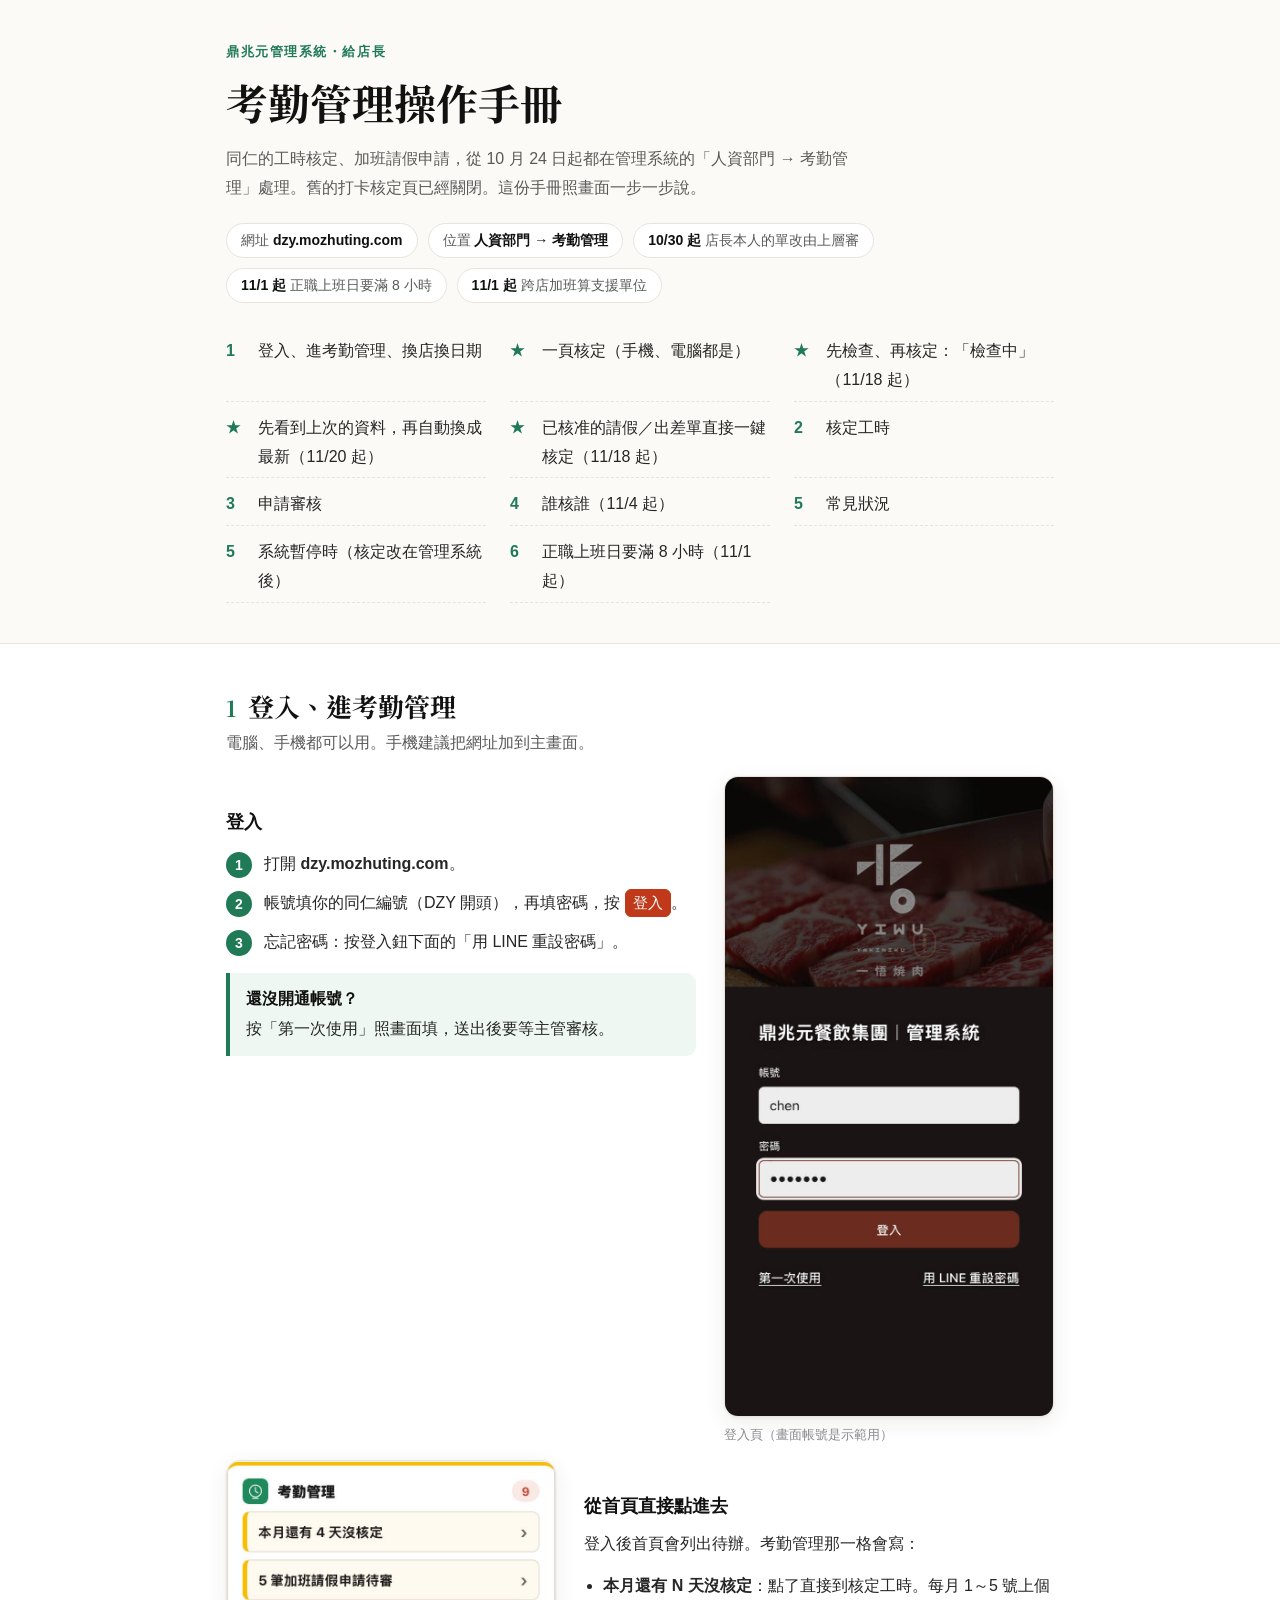
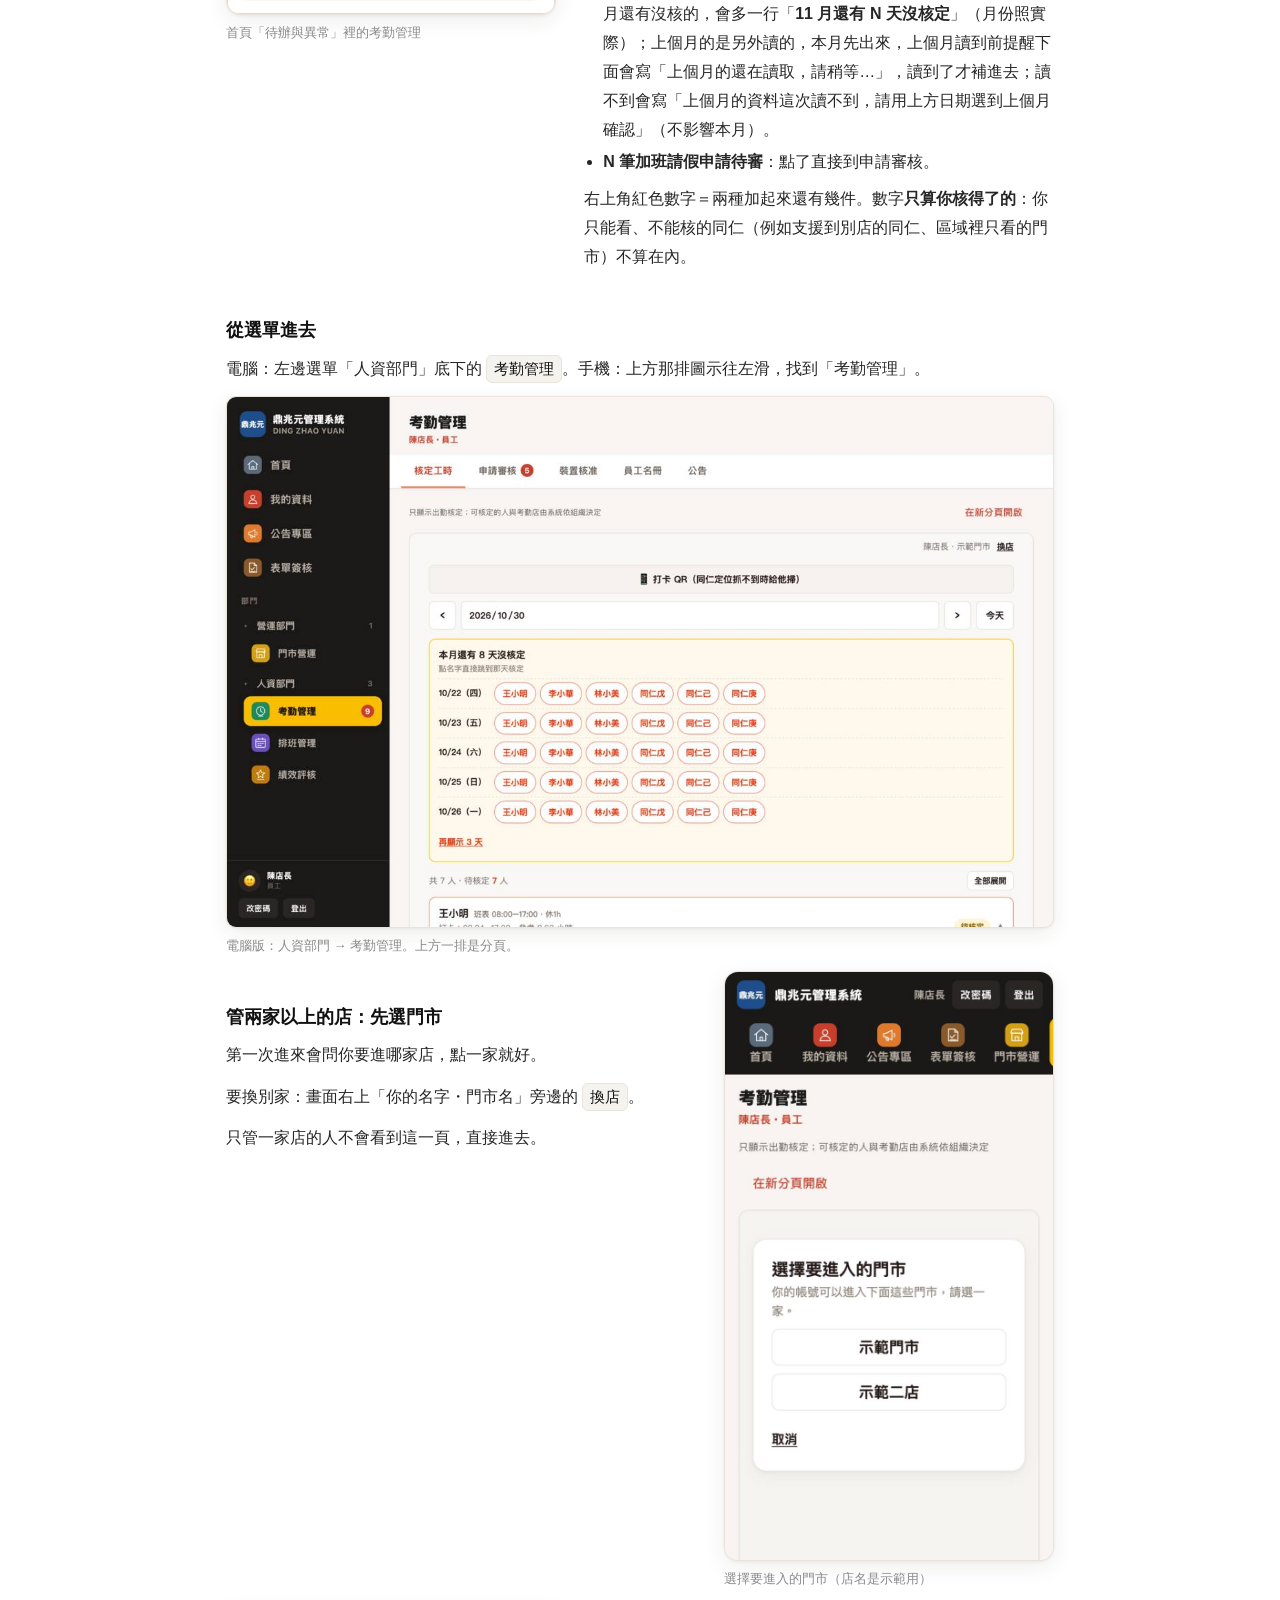
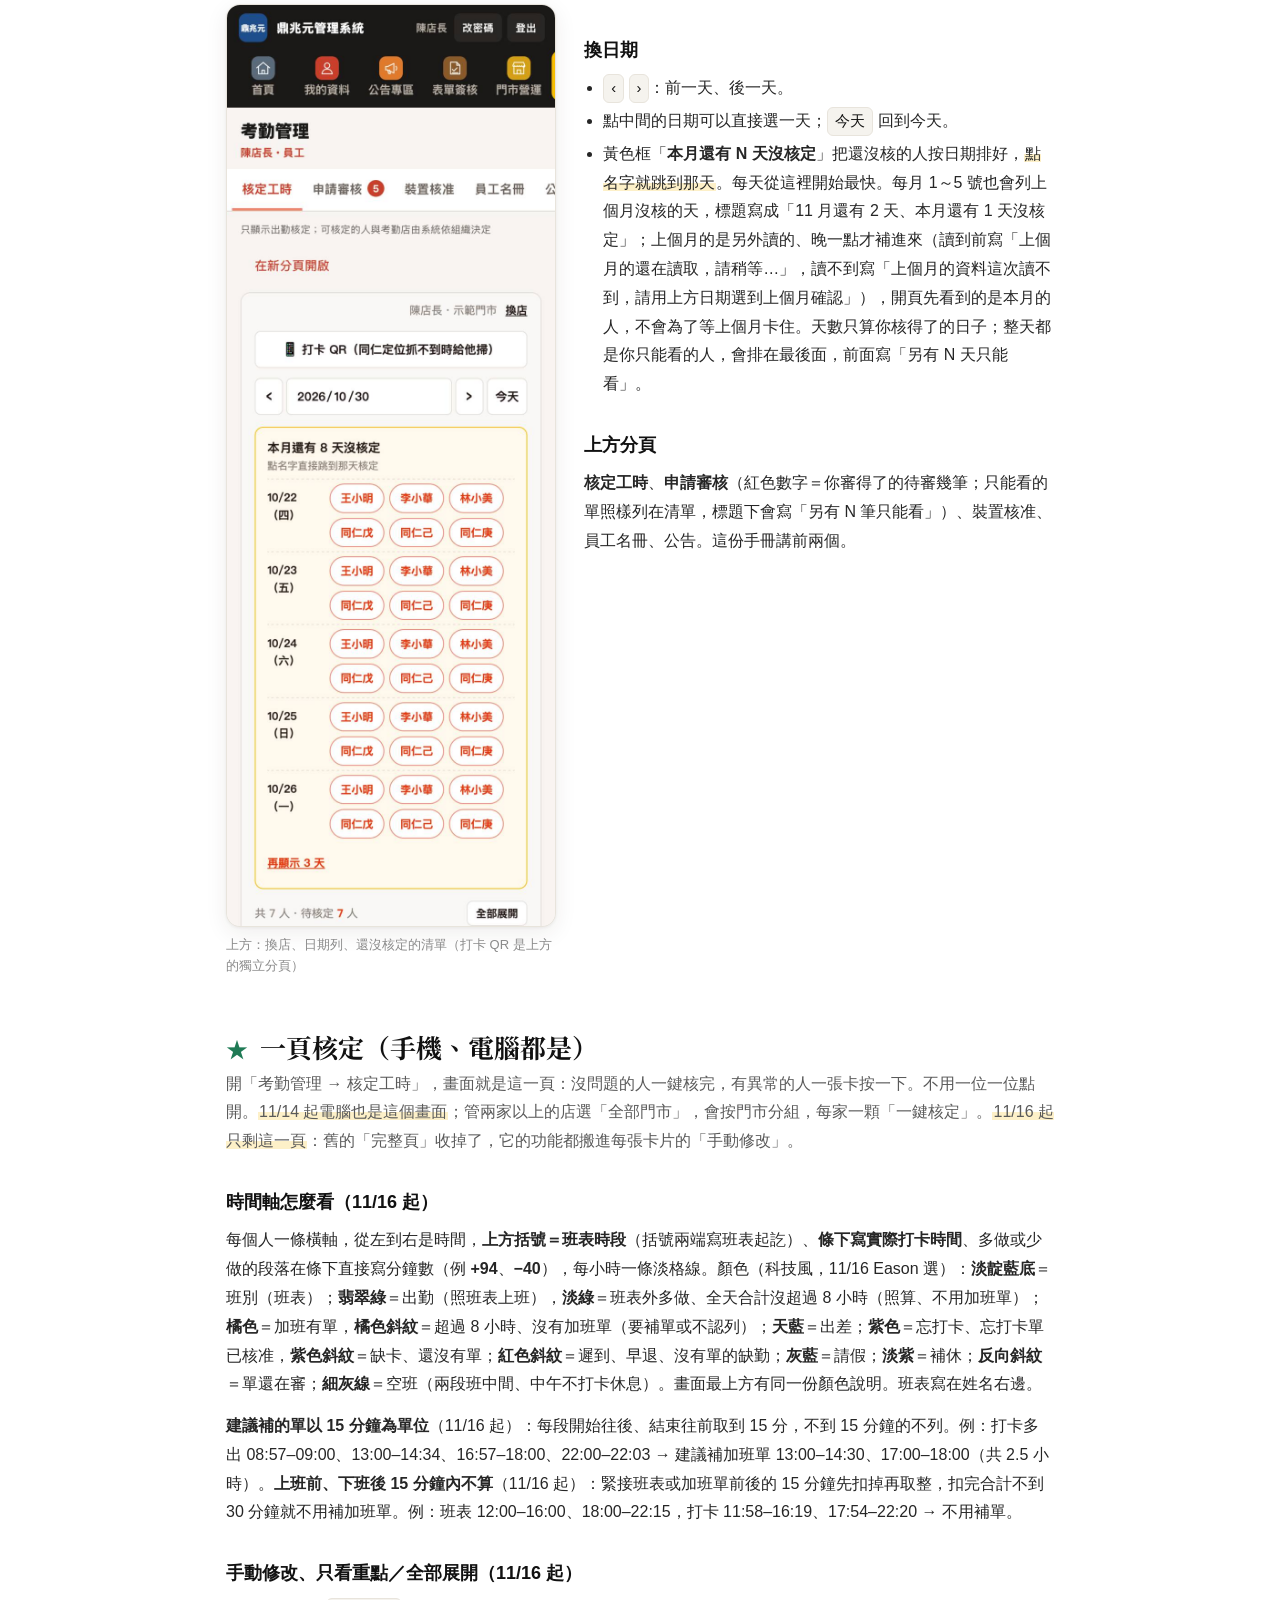
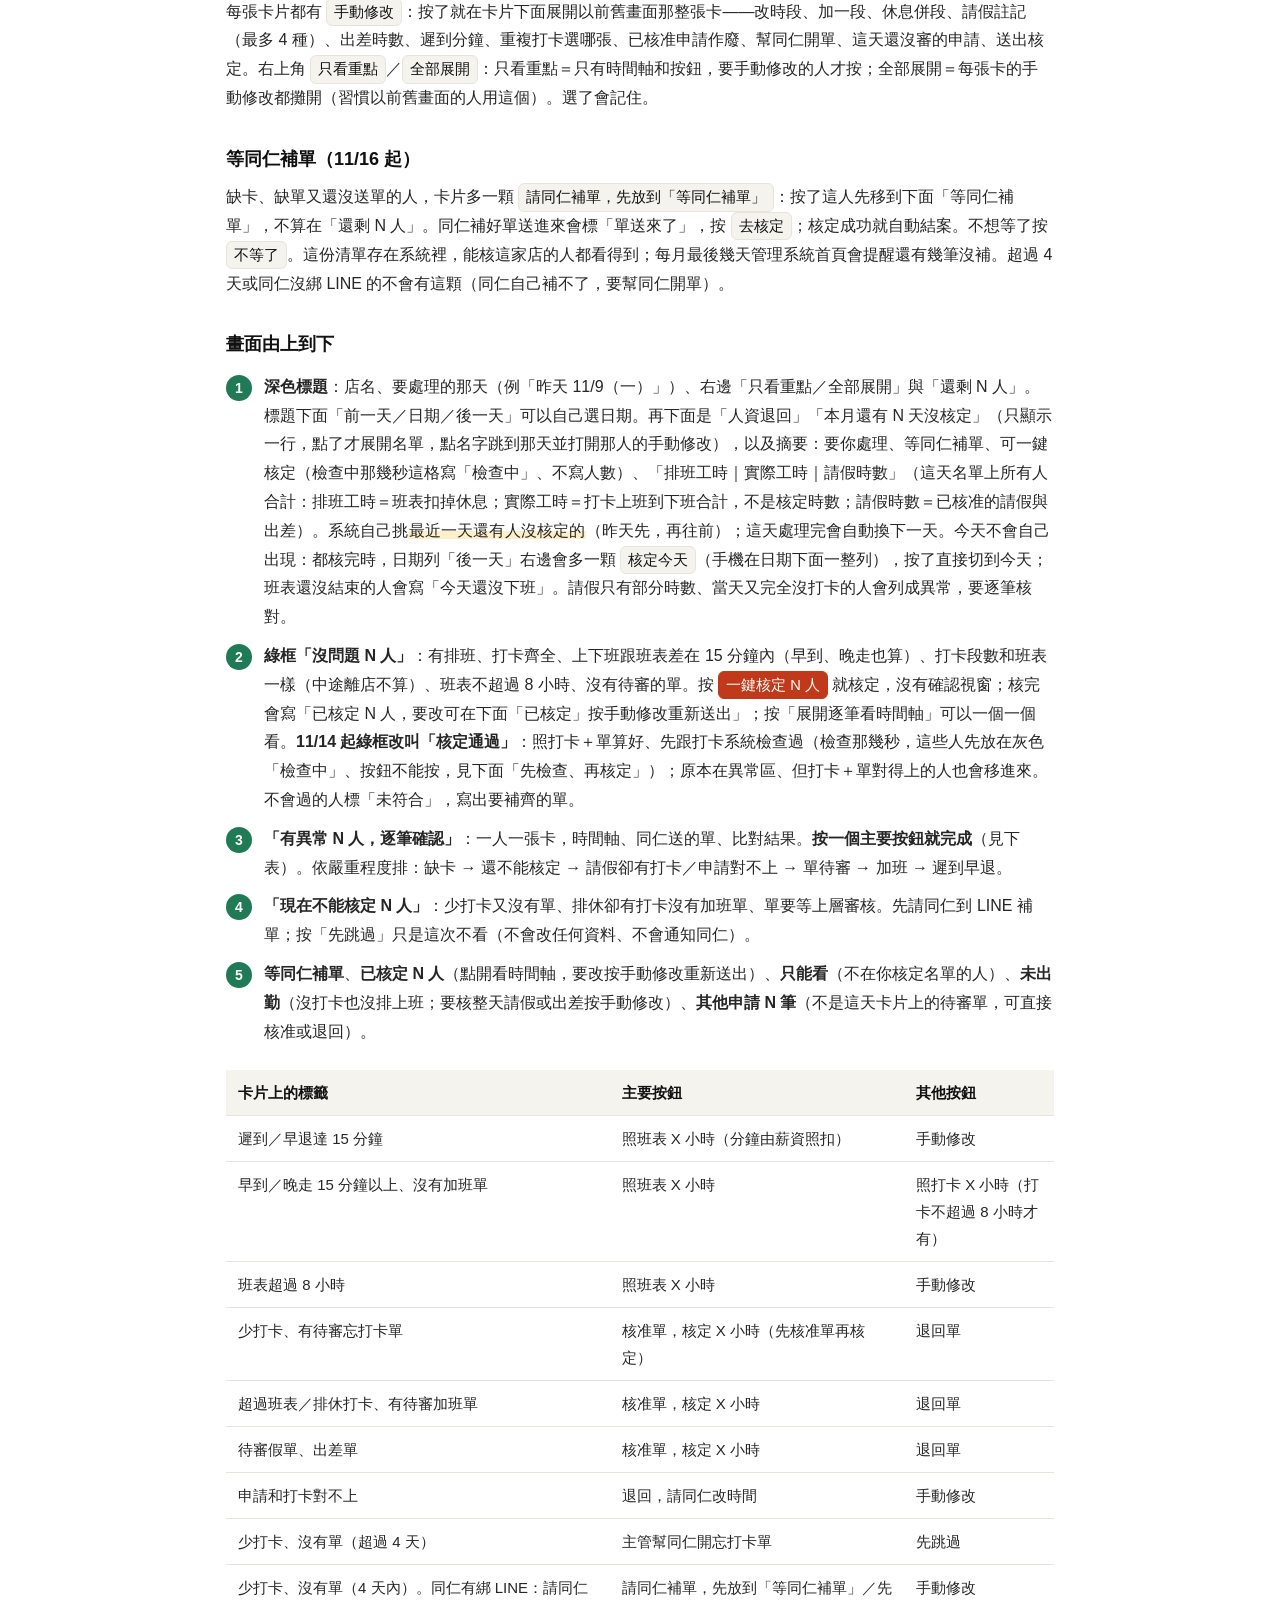
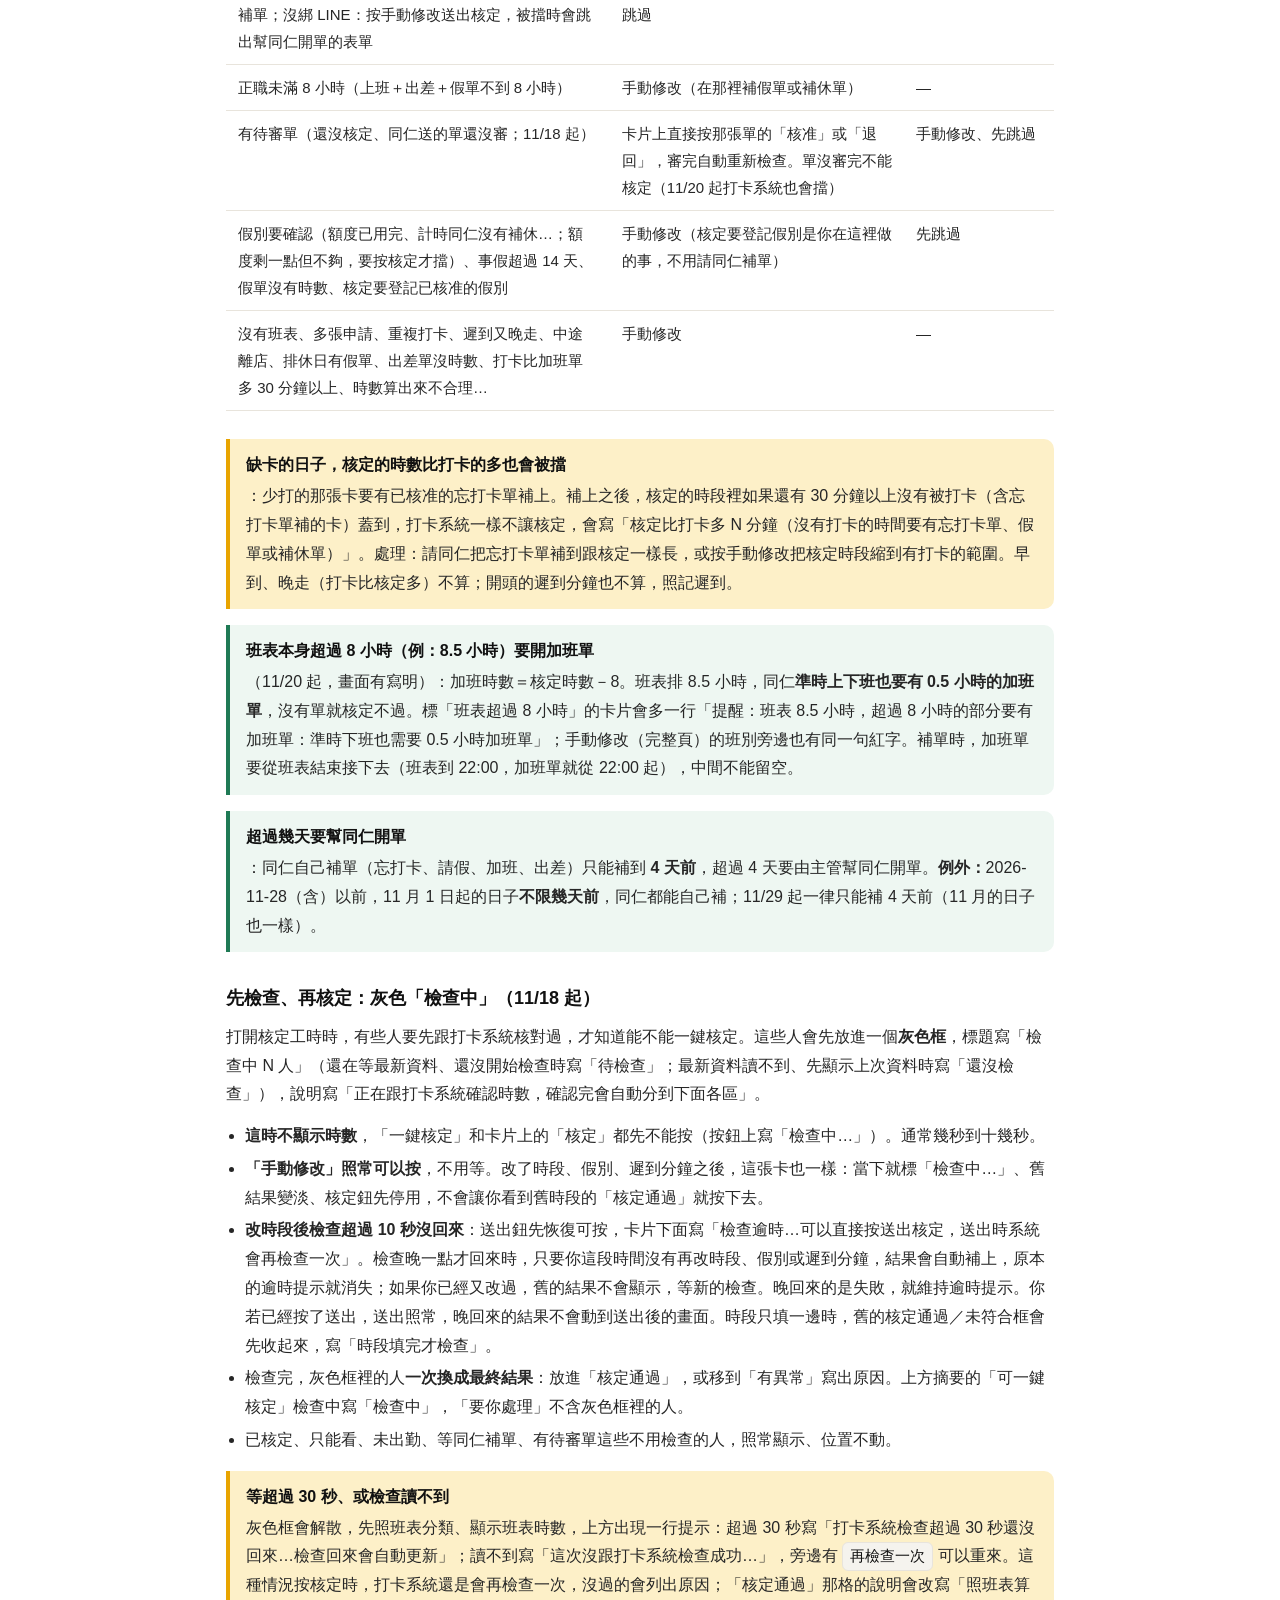
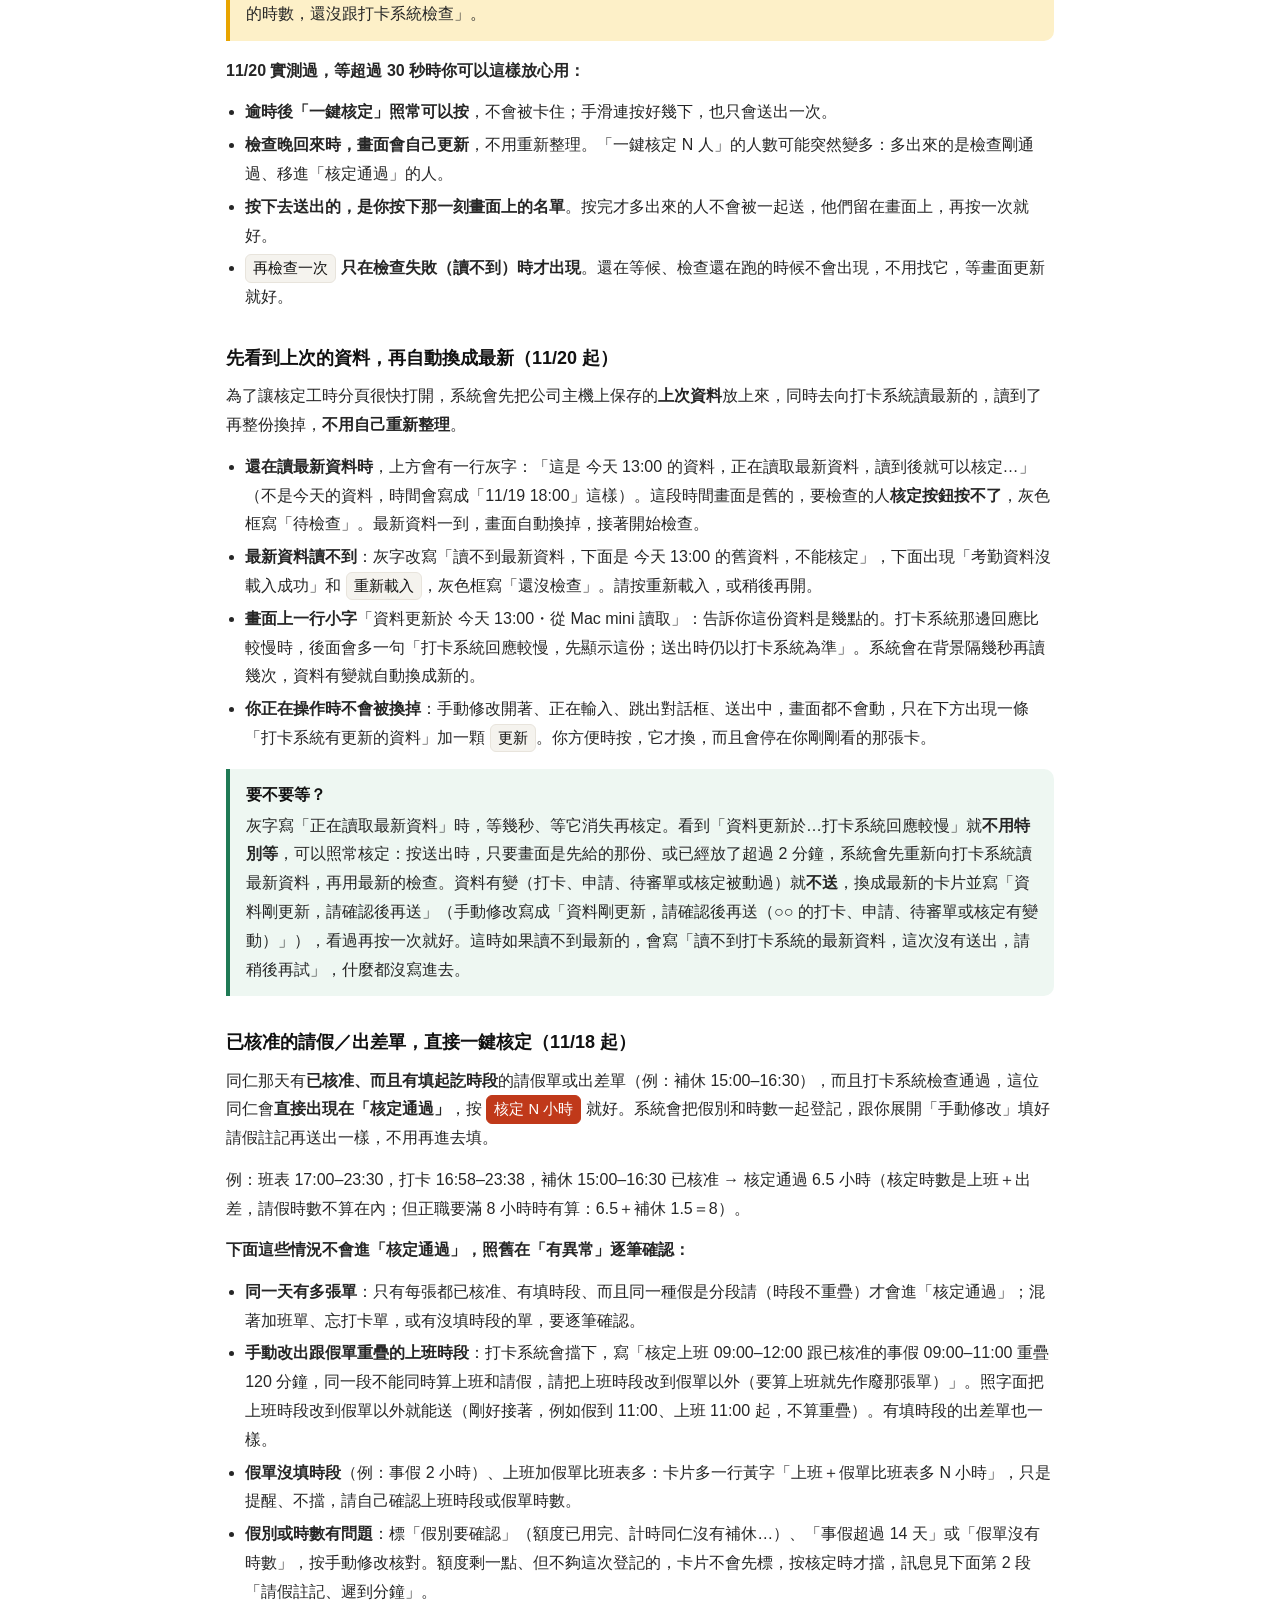
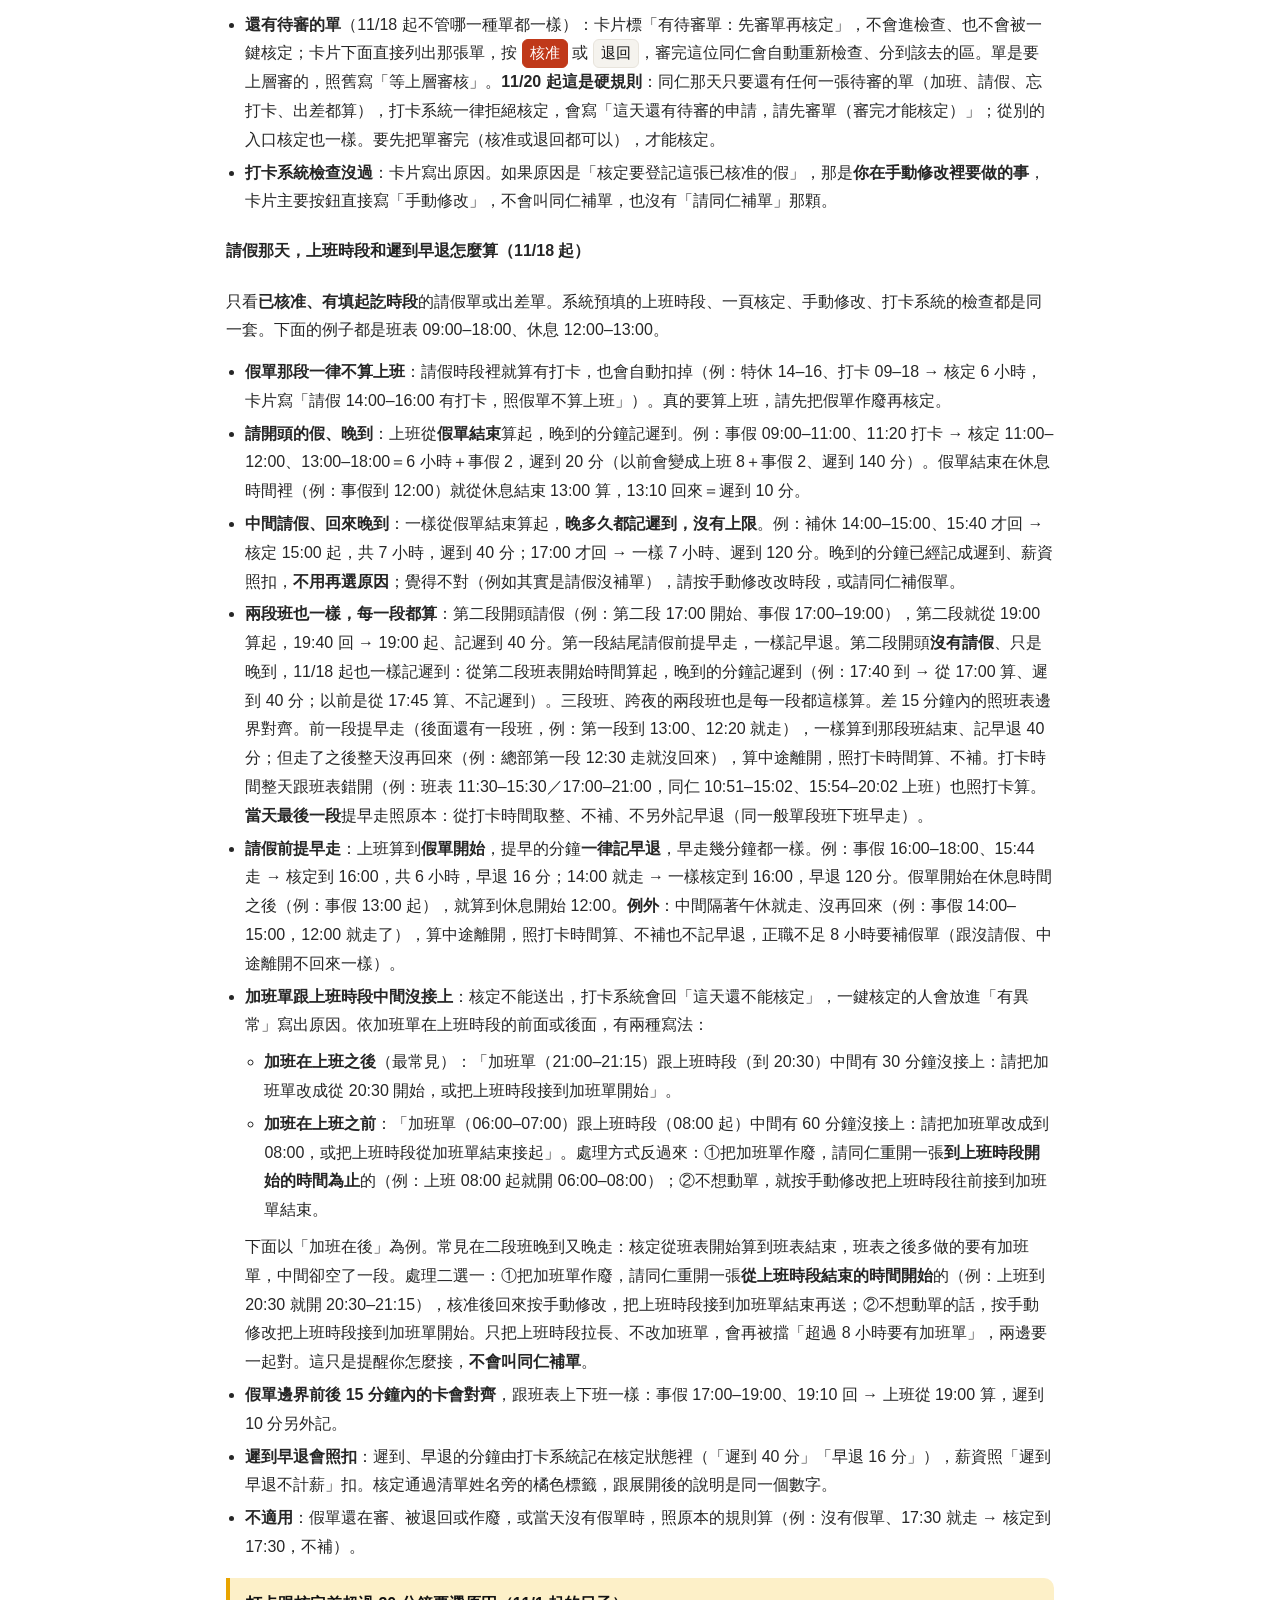
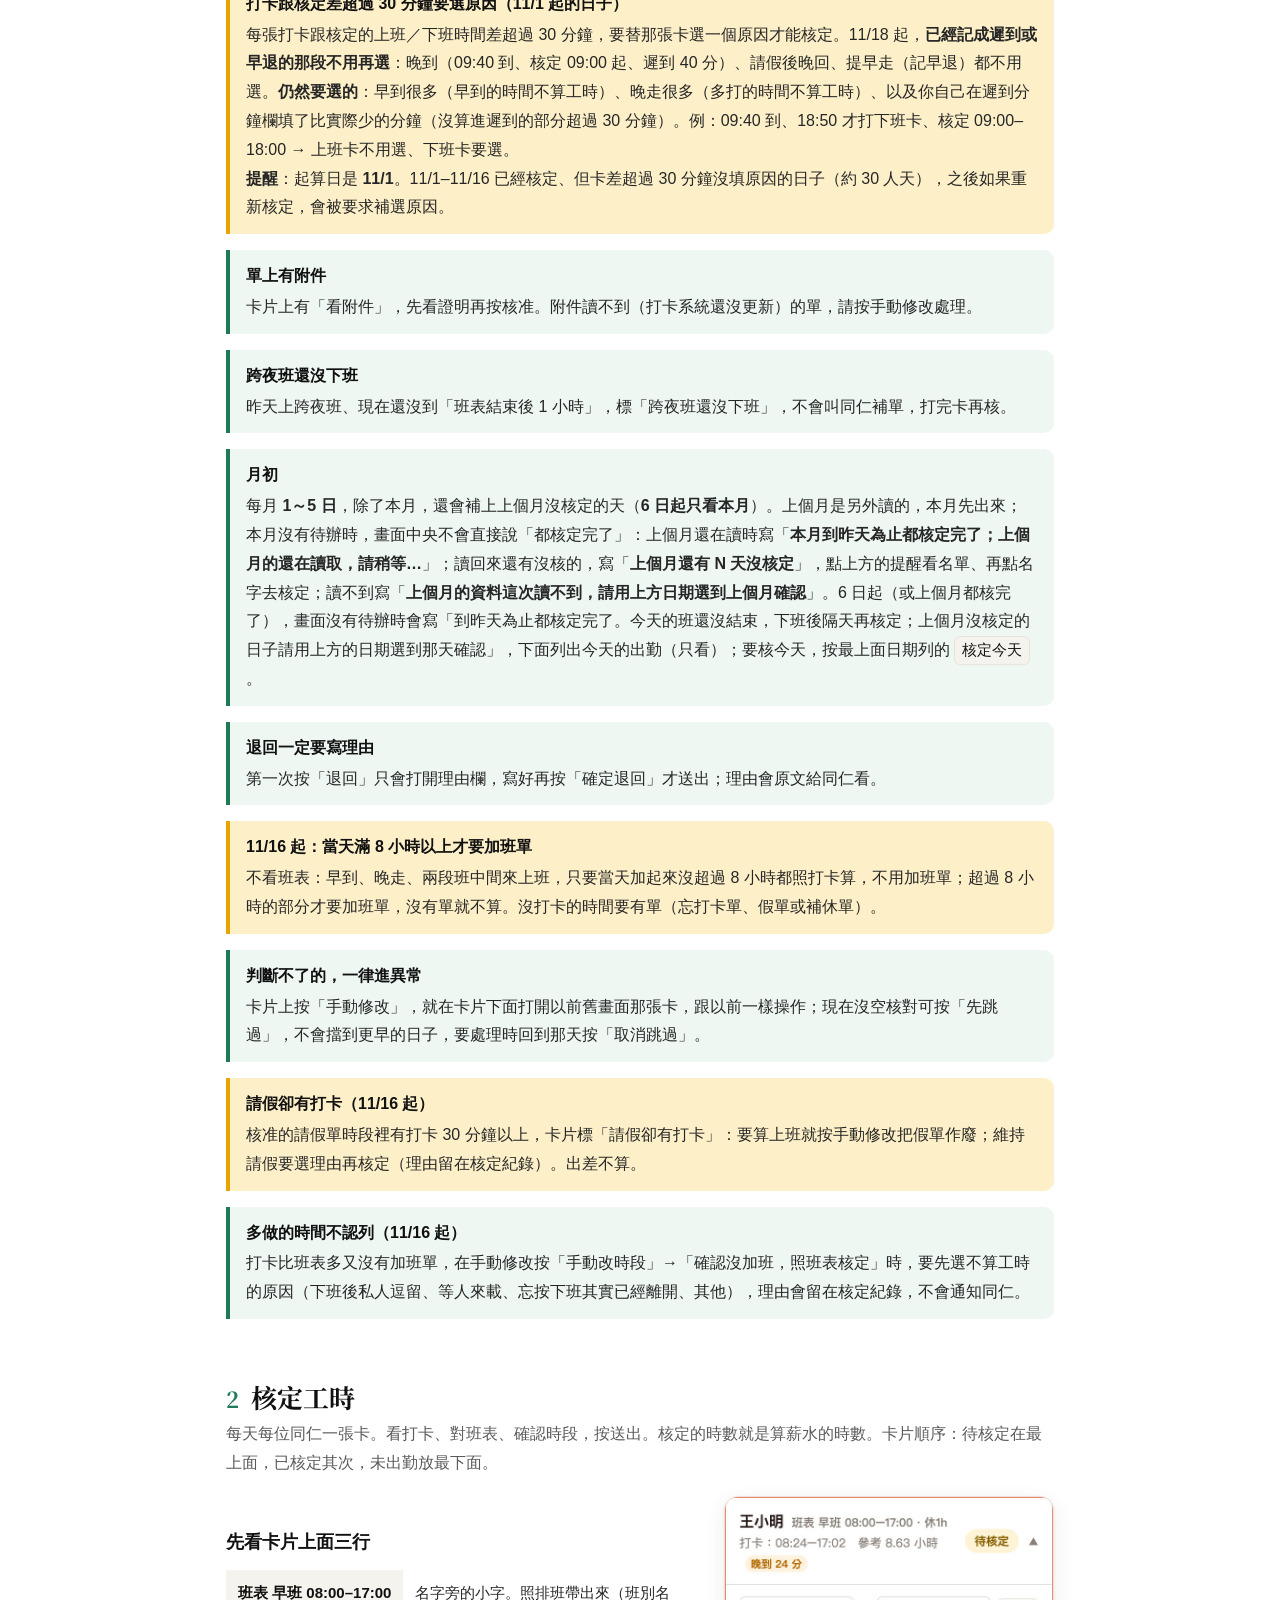
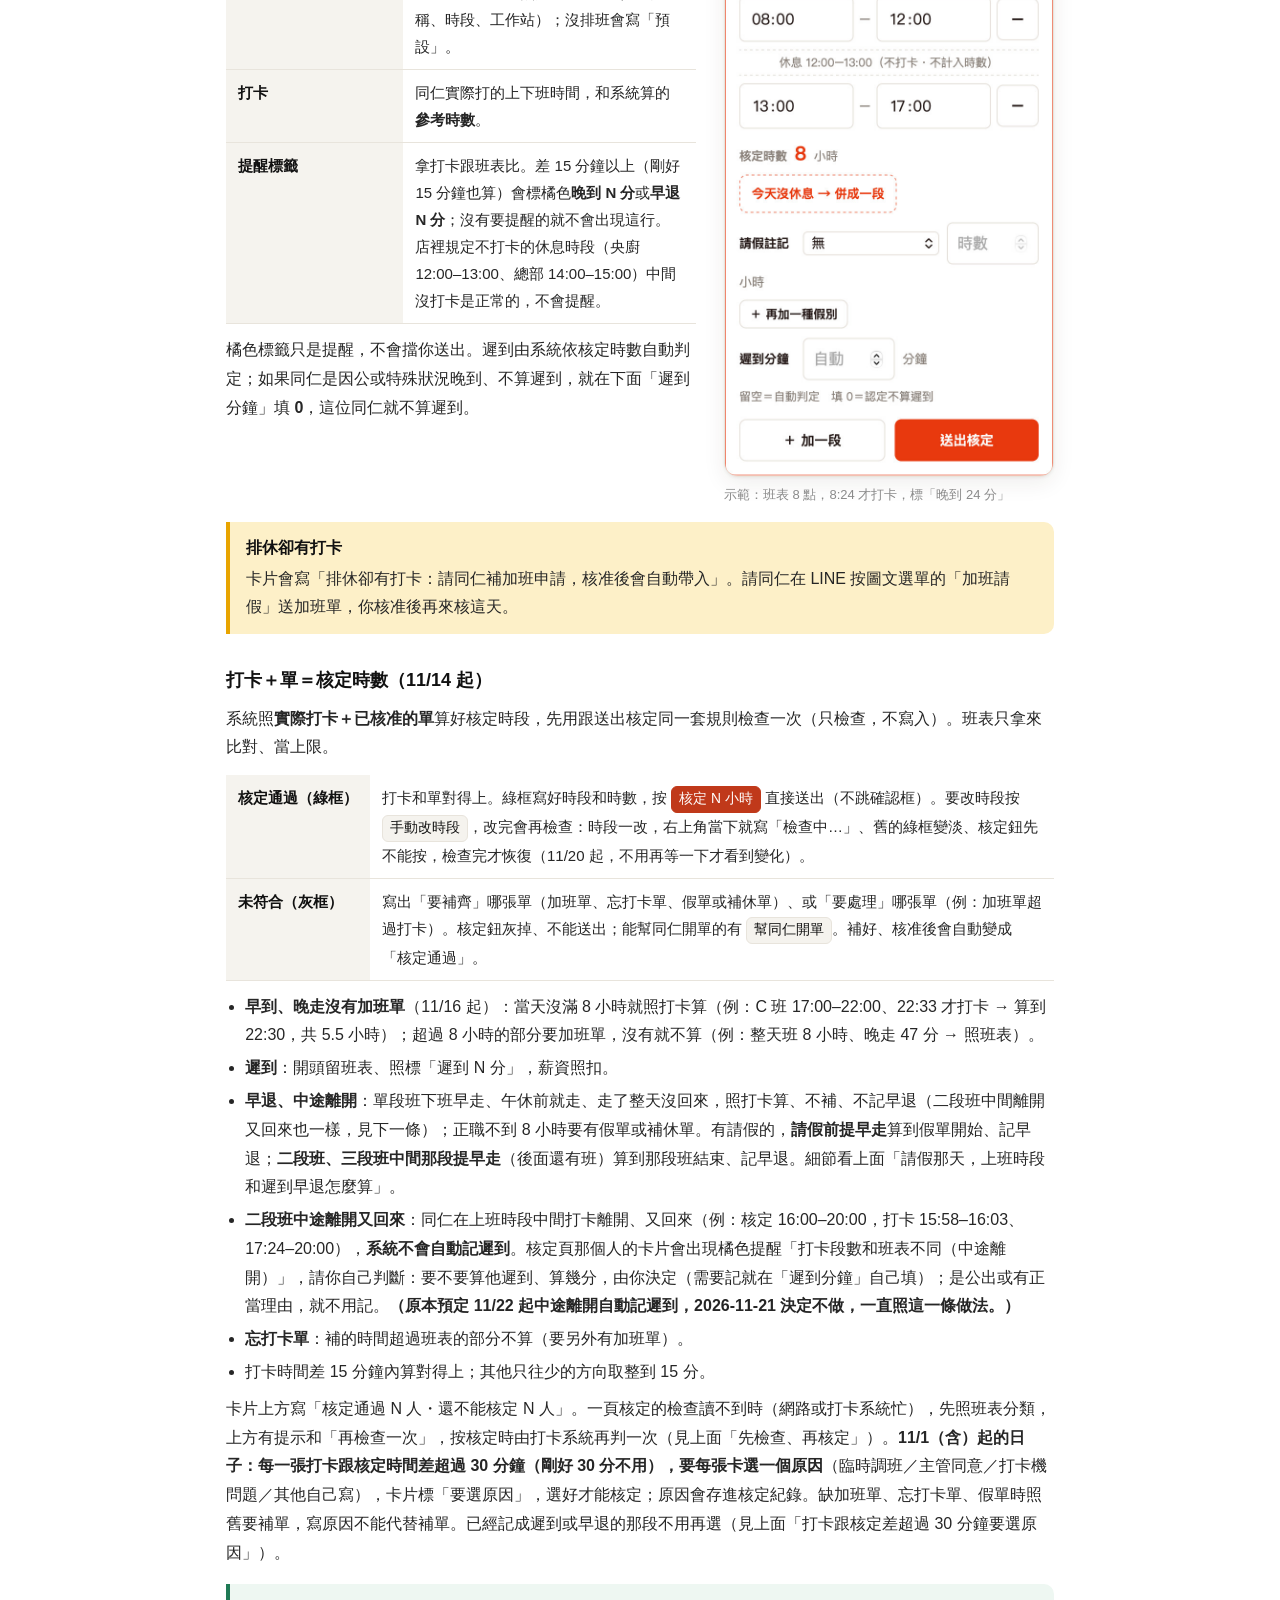
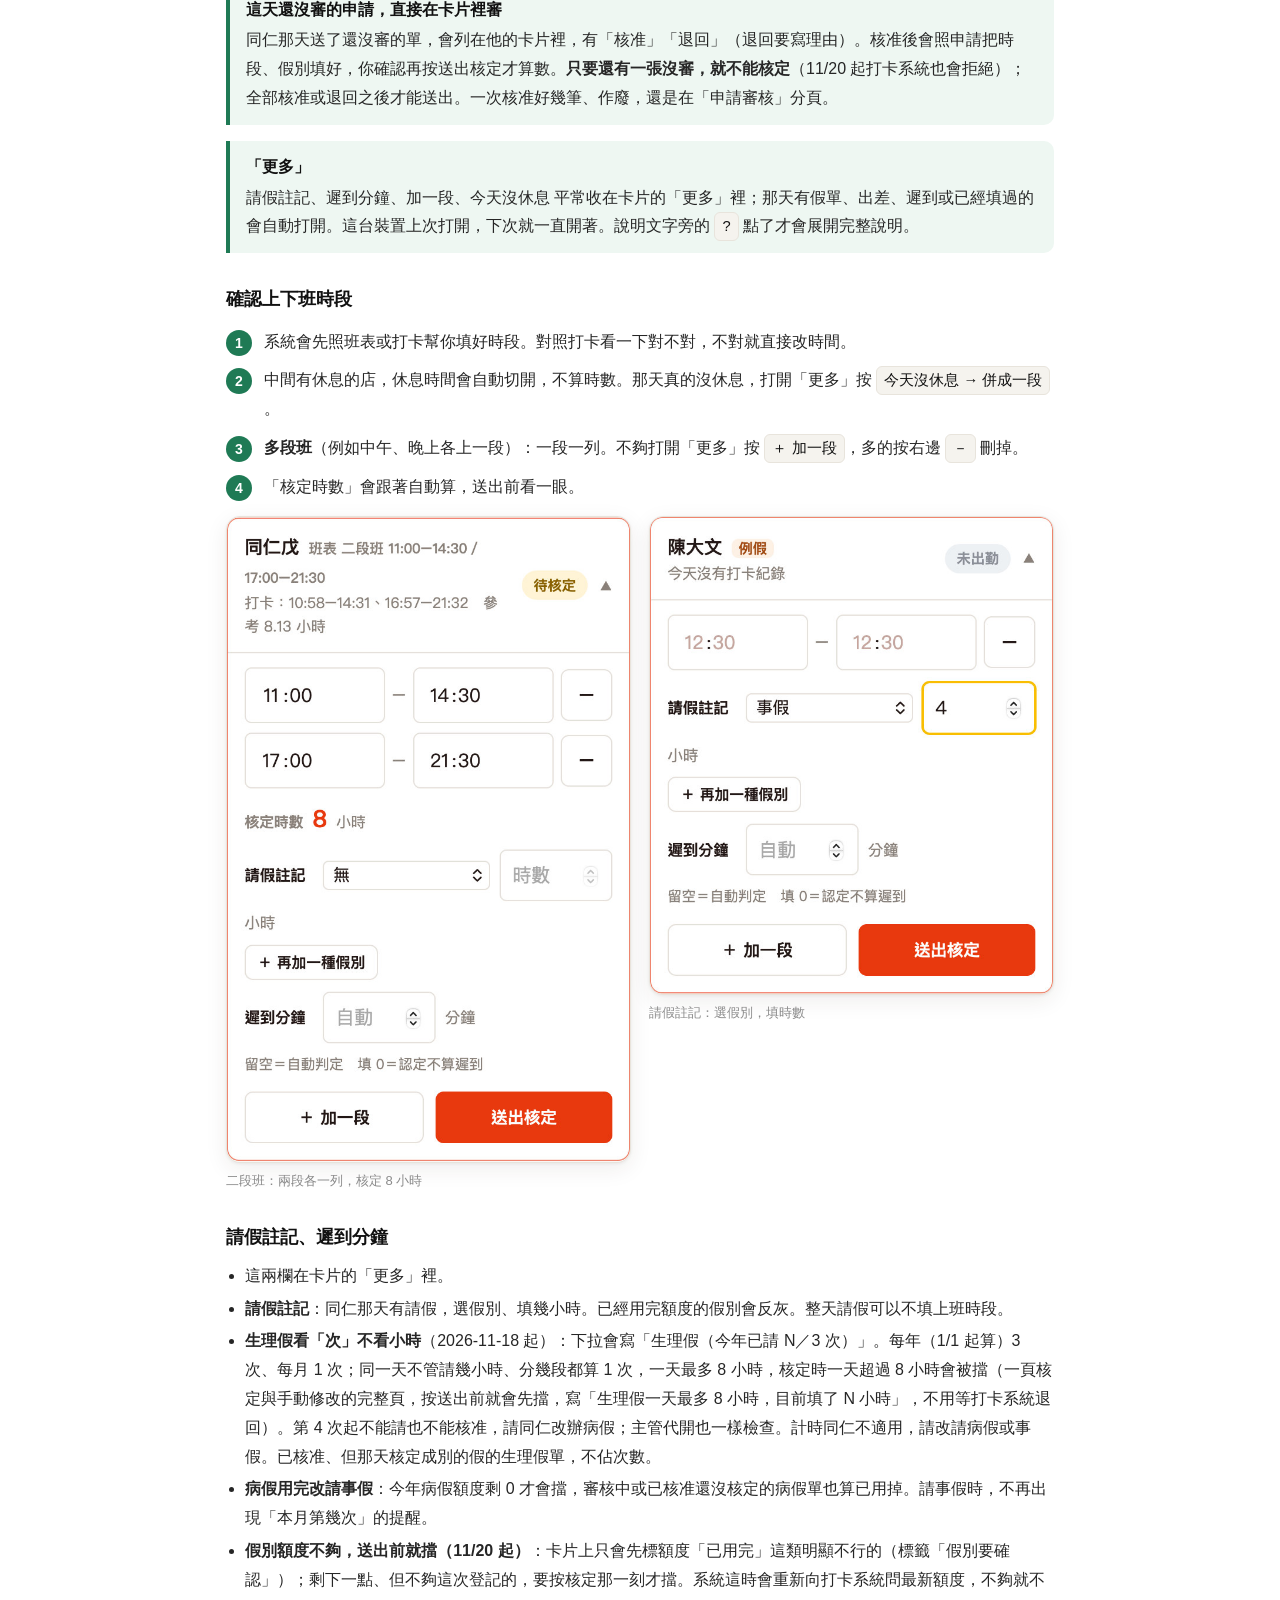
==== duty-guide.html @ ad78c207 "考勤手冊：系統暫停時＋生理假可分兩段＋缺卡時核定被擋的說明（mala-store-ops #340 de760b0，只發 duty-guide.html） Co-Authored-By: Claude" ====
<!doctype html>
<html lang="zh-Hant"><head><meta charset="utf-8"><meta name="viewport" content="width=device-width, initial-scale=1, viewport-fit=cover">
<title>考勤管理操作手冊</title>
<meta name="claude:viewport-fit-sides" content="cover">
<link rel="stylesheet" href="https://fonts.googleapis.com/css2?family=Noto+Serif+TC:wght@600;700&display=swap">
<style>
/* 版面：語雀式文件頁——窄欄正文、步驟編號只用在真的有先後的地方、截圖像貼在紙上的手機畫面 */
:root {
  --canvas:#ffffff; --paper:#fbfaf7; --surface:#f5f3ee; --surface-2:#ece8e0;
  --att:#1f7a55; --att-deep:#145a3e; --att-soft:#d5ecdf; --att-fog:#eef7f2;
  --amber:#e8a400; --amber-soft:#fdf0c8;
  --red:#c0391a; --red-bg:#fdf1ed; --red-line:#f1d3c8;
  --ink:#262626; --ink-bright:#111; --ink-soft:#5a5a5a; --ink-muted:#8a8a8a;
  --border:#e8e4dc;
  --shadow:0 6px 22px rgba(52,40,20,.08), 0 1px 3px rgba(52,40,20,.06);
  --font-ui:-apple-system,BlinkMacSystemFont,"PingFang TC","Noto Sans TC","Microsoft JhengHei",sans-serif;
  --font-serif:"Noto Serif TC","Songti TC","STSong",serif;
}
@media (prefers-color-scheme: dark) { :root:not([data-theme="light"]) {
  --canvas:#131715; --paper:#101311; --surface:#1b201d; --surface-2:#242a26;
  --att:#74c9a0; --att-deep:#9fdcbd; --att-soft:#24402f; --att-fog:#17231d;
  --amber:#e7b94a; --amber-soft:#3f3214;
  --red:#ec9a7b; --red-bg:#2a1913; --red-line:#46291f;
  --ink:#e3dfd7; --ink-bright:#f6f3ed; --ink-soft:#aaa59c; --ink-muted:#827d75;
  --border:#2b312d; --shadow:0 6px 22px rgba(0,0,0,.45); color-scheme:dark; } }
:root[data-theme="dark"] {
  --canvas:#131715; --paper:#101311; --surface:#1b201d; --surface-2:#242a26;
  --att:#74c9a0; --att-deep:#9fdcbd; --att-soft:#24402f; --att-fog:#17231d;
  --amber:#e7b94a; --amber-soft:#3f3214;
  --red:#ec9a7b; --red-bg:#2a1913; --red-line:#46291f;
  --ink:#e3dfd7; --ink-bright:#f6f3ed; --ink-soft:#aaa59c; --ink-muted:#827d75;
  --border:#2b312d; --shadow:0 6px 22px rgba(0,0,0,.45); color-scheme:dark; }
* { box-sizing:border-box; }
body { margin:0; background:var(--canvas); color:var(--ink); font-family:var(--font-ui); font-size:16px; line-height:1.8; -webkit-font-smoothing:antialiased; }
.wrap { max-width:860px; margin:0 auto; padding-block:0 80px; padding-left:max(16px, env(safe-area-inset-left, 0px)); padding-right:max(16px, env(safe-area-inset-right, 0px)); }
header.top { border-bottom:1px solid var(--border); background:var(--paper); }
header.top .wrap { padding-block:40px 32px; }
.eyebrow { font-size:13px; letter-spacing:.12em; color:var(--att); font-weight:600; }
h1 { font-family:var(--font-serif); font-size:clamp(30px, 6vw, 42px); line-height:1.25; margin:.3em 0 .4em; color:var(--ink-bright); text-wrap:balance; }
.lede { color:var(--ink-soft); max-width:40em; margin:0; }
.facts { display:flex; flex-wrap:wrap; gap:10px; margin-top:20px; }
.fact { background:var(--canvas); border:1px solid var(--border); border-radius:999px; padding:4px 14px; font-size:14px; color:var(--ink-soft); }
.fact b { color:var(--ink-bright); font-weight:600; }
nav.toc { margin:28px 0 8px; display:grid; grid-template-columns:repeat(auto-fit, minmax(220px, 1fr)); gap:6px 24px; }
nav.toc a { color:var(--ink); text-decoration:none; padding:6px 0; border-bottom:1px dashed var(--border); display:flex; gap:10px; }
nav.toc a span { color:var(--att); font-weight:700; min-width:1.4em; }
nav.toc a:hover, nav.toc a:focus-visible { color:var(--att); }
section { padding-top:44px; }
h2 { font-family:var(--font-serif); font-size:26px; line-height:1.35; margin:0 0 6px; color:var(--ink-bright); display:flex; gap:12px; align-items:baseline; text-wrap:balance; }
h2 .no { color:var(--att); font-size:22px; }
.sub { color:var(--ink-soft); margin:0 0 18px; }
h3 { font-size:18px; margin:30px 0 8px; color:var(--ink-bright); }
p { margin:.4em 0 .8em; }
ol.steps { padding:0; margin:12px 0; list-style:none; counter-reset:s; display:grid; gap:10px; }
ol.steps > li { counter-increment:s; position:relative; padding-left:38px; }
ol.steps > li::before { content:counter(s); position:absolute; left:0; top:2px; width:26px; height:26px; border-radius:50%; background:var(--att); color:#fff; font-size:14px; font-weight:700; display:grid; place-items:center; line-height:1; }
ul.dots { padding-left:1.2em; margin:8px 0; }
ul.dots li { margin:4px 0; }
.ui { display:inline-block; background:var(--surface); border:1px solid var(--border); border-radius:6px; padding:0 7px; font-size:.92em; color:var(--ink-bright); white-space:nowrap; }
.ui.red { background:var(--red); border-color:var(--red); color:#fff; }
mark { background:linear-gradient(transparent 55%, var(--amber-soft) 55%); color:inherit; padding:0 1px; }
.row { display:grid; grid-template-columns:minmax(0, 1fr) minmax(0, 330px); gap:28px; align-items:start; margin:14px 0 8px; }
.row.flip { grid-template-columns:minmax(0, 330px) minmax(0, 1fr); }
.row > * { min-width:0; }
figure { margin:0; }
figure img { display:block; width:100%; max-width:100%; height:auto; border-radius:14px; border:1px solid var(--border); box-shadow:var(--shadow); background:#fff; }
figure.wide img { border-radius:10px; }
figcaption { font-size:13px; color:var(--ink-muted); margin-top:8px; line-height:1.6; }
.pair { display:grid; grid-template-columns:repeat(2, minmax(0, 1fr)); gap:18px; margin:14px 0; }
.note { border-left:4px solid var(--att); background:var(--att-fog); border-radius:0 10px 10px 0; padding:12px 16px; margin:16px 0; }
.note.warn { border-color:var(--amber); background:var(--amber-soft); }
.note.bad { border-color:var(--red); background:var(--red-bg); }
.note b:first-child { display:block; color:var(--ink-bright); margin-bottom:2px; }
table { width:100%; border-collapse:collapse; font-size:15px; margin:12px 0; }
.tbl { overflow-x:auto; }
th, td { text-align:left; padding:9px 12px; border-bottom:1px solid var(--border); vertical-align:top; }
th { background:var(--surface); font-weight:600; color:var(--ink-bright); white-space:nowrap; }
.flow { display:grid; grid-template-columns:repeat(3, minmax(0, 1fr)); gap:10px; align-items:stretch; margin:16px 0; }
.flow .box { border:1px solid var(--border); border-radius:12px; padding:12px 14px; background:var(--paper); }
.flow .box small { display:block; color:var(--ink-muted); font-size:13px; }
.flow .box.on { border-color:var(--att); background:var(--att-fog); }
.flow .arr { display:none; }
.who { display:grid; grid-template-columns:minmax(0, 1fr) auto minmax(0, 1fr); gap:10px; align-items:center; margin:8px 0; }
.who .box { border:1px solid var(--border); border-radius:12px; padding:10px 14px; background:var(--paper); }
.who .box.on { border-color:var(--att); background:var(--att-fog); }
.who .to { color:var(--att); font-weight:700; }
.demo { font-size:13px; color:var(--ink-muted); border-top:1px solid var(--border); margin-top:56px; padding-top:16px; }
@media (max-width: 680px) {
  .row, .row.flip { grid-template-columns:minmax(0, 1fr); }
  .row figure { max-width:360px; }
  .pair { grid-template-columns:minmax(0, 1fr); }
  .pair figure { max-width:360px; }
  .flow { grid-template-columns:minmax(0, 1fr); }
  h2 { font-size:23px; }
}
</style>
</head><body>

<header class="top"><div class="wrap">
  <div class="eyebrow">鼎兆元管理系統・給店長</div>
  <h1>考勤管理操作手冊</h1>
  <p class="lede">同仁的工時核定、加班請假申請，從 10 月 24 日起都在管理系統的「人資部門 → 考勤管理」處理。舊的打卡核定頁已經關閉。這份手冊照畫面一步一步說。</p>
  <div class="facts">
    <span class="fact">網址 <b>dzy.mozhuting.com</b></span>
    <span class="fact">位置 <b>人資部門 → 考勤管理</b></span>
    <span class="fact"><b>10/30 起</b> 店長本人的單改由上層審</span>
    <span class="fact"><b>11/1 起</b> 正職上班日要滿 8 小時</span>
    <span class="fact"><b>11/1 起</b> 跨店加班算支援單位</span>
  </div>
  <nav class="toc" aria-label="目錄">
    <a href="#login"><span>1</span>登入、進考勤管理、換店換日期</a>
    <a href="#quick"><span>★</span>一頁核定（手機、電腦都是）</a>
    <a href="#quick-check"><span>★</span>先檢查、再核定：「檢查中」（11/18 起）</a>
    <a href="#quick-fresh"><span>★</span>先看到上次的資料，再自動換成最新（11/20 起）</a>
    <a href="#quick-leave"><span>★</span>已核准的請假／出差單直接一鍵核定（11/18 起）</a>
    <a href="#hours"><span>2</span>核定工時</a>
    <a href="#requests"><span>3</span>申請審核</a>
    <a href="#upper"><span>4</span>誰核誰（11/4 起）</a>
    <a href="#faq"><span>5</span>常見狀況</a>
    <a href="#paused"><span>5</span>系統暫停時（核定改在管理系統後）</a>
    <a href="#ft8"><span>6</span>正職上班日要滿 8 小時（11/1 起）</a>
  </nav>
</div></header>

<main class="wrap">

<section id="login">
  <h2><span class="no">1</span>登入、進考勤管理</h2>
  <p class="sub">電腦、手機都可以用。手機建議把網址加到主畫面。</p>

  <div class="row">
    <div>
      <h3>登入</h3>
      <ol class="steps">
        <li>打開 <b>dzy.mozhuting.com</b>。</li>
        <li>帳號填你的同仁編號（DZY 開頭），再填密碼，按 <span class="ui red">登入</span>。</li>
        <li>忘記密碼：按登入鈕下面的「用 LINE 重設密碼」。</li>
      </ol>
      <div class="note"><b>還沒開通帳號？</b>按「第一次使用」照畫面填，送出後要等主管審核。</div>
    </div>
    <figure><img src="img/duty-guide/01-login.jpg" alt="管理系統登入頁"><figcaption>登入頁（畫面帳號是示範用）</figcaption></figure>
  </div>

  <div class="row flip">
    <figure><img src="img/duty-guide/02-home-att.jpg" alt="首頁考勤管理提醒"><figcaption>首頁「待辦與異常」裡的考勤管理</figcaption></figure>
    <div>
      <h3>從首頁直接點進去</h3>
      <p>登入後首頁會列出待辦。考勤管理那一格會寫：</p>
      <ul class="dots">
        <li><b>本月還有 N 天沒核定</b>：點了直接到核定工時。每月 1～5 號上個月還有沒核的，會多一行「<b>11 月還有 N 天沒核定</b>」（月份照實際）；上個月的是另外讀的，本月先出來，上個月讀到前提醒下面會寫「上個月的還在讀取，請稍等…」，讀到了才補進去；讀不到會寫「上個月的資料這次讀不到，請用上方日期選到上個月確認」（不影響本月）。</li>
        <li><b>N 筆加班請假申請待審</b>：點了直接到申請審核。</li>
      </ul>
      <p>右上角紅色數字＝兩種加起來還有幾件。數字<b>只算你核得了的</b>：你只能看、不能核的同仁（例如支援到別店的同仁、區域裡只看的門市）不算在內。</p>
    </div>
  </div>

  <h3>從選單進去</h3>
  <p>電腦：左邊選單「人資部門」底下的 <span class="ui">考勤管理</span>。手機：上方那排圖示往左滑，找到「考勤管理」。</p>
  <figure class="wide"><img src="img/duty-guide/00-desk.jpg" alt="電腦版左側選單人資部門底下的考勤管理"><figcaption>電腦版：人資部門 → 考勤管理。上方一排是分頁。</figcaption></figure>

  <div class="row">
    <div>
      <h3>管兩家以上的店：先選門市</h3>
      <p>第一次進來會問你要進哪家店，點一家就好。</p>
      <p>要換別家：畫面右上「你的名字・門市名」旁邊的 <span class="ui">換店</span>。</p>
      <p>只管一家店的人不會看到這一頁，直接進去。</p>
    </div>
    <figure><img src="img/duty-guide/03-pick.jpg" alt="選擇要進入的門市"><figcaption>選擇要進入的門市（店名是示範用）</figcaption></figure>
  </div>

  <div class="row flip">
    <figure><img src="img/duty-guide/04-approve-top.jpg" alt="日期列與本月還沒核定的清單"><figcaption>上方：換店、日期列、還沒核定的清單（打卡 QR 是上方的獨立分頁）</figcaption></figure>
    <div>
      <h3>換日期</h3>
      <ul class="dots">
        <li><span class="ui">‹</span> <span class="ui">›</span>：前一天、後一天。</li>
        <li>點中間的日期可以直接選一天；<span class="ui">今天</span> 回到今天。</li>
        <li>黃色框「<b>本月還有 N 天沒核定</b>」把還沒核的人按日期排好，<mark>點名字就跳到那天</mark>。每天從這裡開始最快。每月 1～5 號也會列上個月沒核的天，標題寫成「11 月還有 2 天、本月還有 1 天沒核定」；上個月的是另外讀的、晚一點才補進來（讀到前寫「上個月的還在讀取，請稍等…」，讀不到寫「上個月的資料這次讀不到，請用上方日期選到上個月確認」），開頁先看到的是本月的人，不會為了等上個月卡住。天數只算你核得了的日子；整天都是你只能看的人，會排在最後面，前面寫「另有 N 天只能看」。</li>
      </ul>
      <h3>上方分頁</h3>
      <p><b>核定工時</b>、<b>申請審核</b>（紅色數字＝你審得了的待審幾筆；只能看的單照樣列在清單，標題下會寫「另有 N 筆只能看」）、裝置核准、員工名冊、公告。這份手冊講前兩個。</p>
    </div>
  </div>
</section>

<section id="quick">
  <h2><span class="no">★</span>一頁核定（手機、電腦都是）</h2>
  <p class="sub">開「考勤管理 → 核定工時」，畫面就是這一頁：沒問題的人一鍵核完，有異常的人一張卡按一下。不用一位一位點開。<mark>11/14 起電腦也是這個畫面</mark>；管兩家以上的店選「全部門市」，會按門市分組，每家一顆「一鍵核定」。<mark>11/16 起只剩這一頁</mark>：舊的「完整頁」收掉了，它的功能都搬進每張卡片的「手動修改」。</p>
  <h3>時間軸怎麼看（11/16 起）</h3>
  <p>每個人一條橫軸，從左到右是時間，<b>上方括號＝班表時段</b>（括號兩端寫班表起訖）、<b>條下寫實際打卡時間</b>、多做或少做的段落在條下直接寫分鐘數（例 <b>+94</b>、<b>−40</b>），每小時一條淡格線。顏色（科技風，11/16 Eason 選）：<b>淡靛藍底</b>＝班別（班表）；<b>翡翠綠</b>＝出勤（照班表上班），<b>淡綠</b>＝班表外多做、全天合計沒超過 8 小時（照算、不用加班單）；<b>橘色</b>＝加班有單，<b>橘色斜紋</b>＝超過 8 小時、沒有加班單（要補單或不認列）；<b>天藍</b>＝出差；<b>紫色</b>＝忘打卡、忘打卡單已核准，<b>紫色斜紋</b>＝缺卡、還沒有單；<b>紅色斜紋</b>＝遲到、早退、沒有單的缺勤；<b>灰藍</b>＝請假；<b>淡紫</b>＝補休；<b>反向斜紋</b>＝單還在審；<b>細灰線</b>＝空班（兩段班中間、中午不打卡休息）。畫面最上方有同一份顏色說明。班表寫在姓名右邊。</p>
  <p><b>建議補的單以 15 分鐘為單位</b>（11/16 起）：每段開始往後、結束往前取到 15 分，不到 15 分鐘的不列。例：打卡多出 08:57–09:00、13:00–14:34、16:57–18:00、22:00–22:03 → 建議補加班單 13:00–14:30、17:00–18:00（共 2.5 小時）。<b>上班前、下班後 15 分鐘內不算</b>（11/16 起）：緊接班表或加班單前後的 15 分鐘先扣掉再取整，扣完合計不到 30 分鐘就不用補加班單。例：班表 12:00–16:00、18:00–22:15，打卡 11:58–16:19、17:54–22:20 → 不用補單。</p>
  <h3>手動修改、只看重點／全部展開（11/16 起）</h3>
  <p>每張卡片都有 <span class="ui">手動修改</span>：按了就在卡片下面展開以前舊畫面那整張卡——改時段、加一段、休息併段、請假註記（最多 4 種）、出差時數、遲到分鐘、重複打卡選哪張、已核准申請作廢、幫同仁開單、這天還沒審的申請、送出核定。右上角 <span class="ui">只看重點</span>／<span class="ui">全部展開</span>：只看重點＝只有時間軸和按鈕，要手動修改的人才按；全部展開＝每張卡的手動修改都攤開（習慣以前舊畫面的人用這個）。選了會記住。</p>
  <h3>等同仁補單（11/16 起）</h3>
  <p>缺卡、缺單又還沒送單的人，卡片多一顆 <span class="ui">請同仁補單，先放到「等同仁補單」</span>：按了這人先移到下面「等同仁補單」，不算在「還剩 N 人」。同仁補好單送進來會標「單送來了」，按 <span class="ui">去核定</span>；核定成功就自動結案。不想等了按 <span class="ui">不等了</span>。這份清單存在系統裡，能核這家店的人都看得到；每月最後幾天管理系統首頁會提醒還有幾筆沒補。超過 4 天或同仁沒綁 LINE 的不會有這顆（同仁自己補不了，要幫同仁開單）。</p>

  <h3>畫面由上到下</h3>
  <ol class="steps">
    <li><b>深色標題</b>：店名、要處理的那天（例「昨天 11/9（一）」）、右邊「只看重點／全部展開」與「還剩 N 人」。標題下面「前一天／日期／後一天」可以自己選日期。再下面是「人資退回」「本月還有 N 天沒核定」（只顯示一行，點了才展開名單，點名字跳到那天並打開那人的手動修改），以及摘要：要你處理、等同仁補單、可一鍵核定（檢查中那幾秒這格寫「檢查中」、不寫人數）、「排班工時｜實際工時｜請假時數」（這天名單上所有人合計：排班工時＝班表扣掉休息；實際工時＝打卡上班到下班合計，不是核定時數；請假時數＝已核准的請假與出差）。系統自己挑<mark>最近一天還有人沒核定的</mark>（昨天先，再往前）；這天處理完會自動換下一天。今天不會自己出現：都核完時，日期列「後一天」右邊會多一顆 <span class="ui">核定今天</span>（手機在日期下面一整列），按了直接切到今天；班表還沒結束的人會寫「今天還沒下班」。請假只有部分時數、當天又完全沒打卡的人會列成異常，要逐筆核對。</li>
    <li><b>綠框「沒問題 N 人」</b>：有排班、打卡齊全、上下班跟班表差在 15 分鐘內（早到、晚走也算）、打卡段數和班表一樣（中途離店不算）、班表不超過 8 小時、沒有待審的單。按 <span class="ui red">一鍵核定 N 人</span> 就核定，沒有確認視窗；核完會寫「已核定 N 人，要改可在下面「已核定」按手動修改重新送出」；按「展開逐筆看時間軸」可以一個一個看。<b>11/14 起綠框改叫「核定通過」</b>：照打卡＋單算好、先跟打卡系統檢查過（檢查那幾秒，這些人先放在灰色「檢查中」、按鈕不能按，見下面「先檢查、再核定」）；原本在異常區、但打卡＋單對得上的人也會移進來。不會過的人標「未符合」，寫出要補齊的單。</li>
    <li><b>「有異常 N 人，逐筆確認」</b>：一人一張卡，時間軸、同仁送的單、比對結果。<b>按一個主要按鈕就完成</b>（見下表）。依嚴重程度排：缺卡 → 還不能核定 → 請假卻有打卡／申請對不上 → 單待審 → 加班 → 遲到早退。</li>
    <li><b>「現在不能核定 N 人」</b>：少打卡又沒有單、排休卻有打卡沒有加班單、單要等上層審核。先請同仁到 LINE 補單；按「先跳過」只是這次不看（不會改任何資料、不會通知同仁）。</li>
    <li><b>等同仁補單</b>、<b>已核定 N 人</b>（點開看時間軸，要改按手動修改重新送出）、<b>只能看</b>（不在你核定名單的人）、<b>未出勤</b>（沒打卡也沒排上班；要核整天請假或出差按手動修改）、<b>其他申請 N 筆</b>（不是這天卡片上的待審單，可直接核准或退回）。</li>
  </ol>

  <div class="tbl"><table>
    <tr><th>卡片上的標籤</th><th>主要按鈕</th><th>其他按鈕</th></tr>
    <tr><td>遲到／早退達 15 分鐘</td><td>照班表 X 小時（分鐘由薪資照扣）</td><td>手動修改</td></tr>
    <tr><td>早到／晚走 15 分鐘以上、沒有加班單</td><td>照班表 X 小時</td><td>照打卡 X 小時（打卡不超過 8 小時才有）</td></tr>
    <tr><td>班表超過 8 小時</td><td>照班表 X 小時</td><td>手動修改</td></tr>
    <tr><td>少打卡、有待審忘打卡單</td><td>核准單，核定 X 小時（先核准單再核定）</td><td>退回單</td></tr>
    <tr><td>超過班表／排休打卡、有待審加班單</td><td>核准單，核定 X 小時</td><td>退回單</td></tr>
    <tr><td>待審假單、出差單</td><td>核准單，核定 X 小時</td><td>退回單</td></tr>
    <tr><td>申請和打卡對不上</td><td>退回，請同仁改時間</td><td>手動修改</td></tr>
    <tr><td>少打卡、沒有單（超過 4 天）</td><td>主管幫同仁開忘打卡單</td><td>先跳過</td></tr>
    <tr><td>少打卡、沒有單（4 天內）。同仁有綁 LINE：請同仁補單；沒綁 LINE：按手動修改送出核定，被擋時會跳出幫同仁開單的表單</td><td>請同仁補單，先放到「等同仁補單」／先跳過</td><td>手動修改</td></tr>
    <tr><td>正職未滿 8 小時（上班＋出差＋假單不到 8 小時）</td><td>手動修改（在那裡補假單或補休單）</td><td>—</td></tr>
    <tr><td>有待審單（還沒核定、同仁送的單還沒審；11/18 起）</td><td>卡片上直接按那張單的「核准」或「退回」，審完自動重新檢查。單沒審完不能核定（11/20 起打卡系統也會擋）</td><td>手動修改、先跳過</td></tr>
    <tr><td>假別要確認（額度已用完、計時同仁沒有補休…；額度剩一點但不夠，要按核定才擋）、事假超過 14 天、假單沒有時數、核定要登記已核准的假別</td><td>手動修改（核定要登記假別是你在這裡做的事，不用請同仁補單）</td><td>先跳過</td></tr>
    <tr><td>沒有班表、多張申請、重複打卡、遲到又晚走、中途離店、排休日有假單、出差單沒時數、打卡比加班單多 30 分鐘以上、時數算出來不合理…</td><td>手動修改</td><td>—</td></tr>
  </table></div>
  <div class="note warn"><b>缺卡的日子，核定的時數比打卡的多也會被擋</b>：少打的那張卡要有已核准的忘打卡單補上。補上之後，核定的時段裡如果還有 30 分鐘以上沒有被打卡（含忘打卡單補的卡）蓋到，打卡系統一樣不讓核定，會寫「核定比打卡多 N 分鐘（沒有打卡的時間要有忘打卡單、假單或補休單）」。處理：請同仁把忘打卡單補到跟核定一樣長，或按手動修改把核定時段縮到有打卡的範圍。早到、晚走（打卡比核定多）不算；開頭的遲到分鐘也不算，照記遲到。</div>
  <div class="note"><b>班表本身超過 8 小時（例：8.5 小時）要開加班單</b>（11/20 起，畫面有寫明）：加班時數＝核定時數－8。班表排 8.5 小時，同仁<b>準時上下班也要有 0.5 小時的加班單</b>，沒有單就核定不過。標「班表超過 8 小時」的卡片會多一行「提醒：班表 8.5 小時，超過 8 小時的部分要有加班單：準時下班也需要 0.5 小時加班單」；手動修改（完整頁）的班別旁邊也有同一句紅字。補單時，加班單要從班表結束接下去（班表到 22:00，加班單就從 22:00 起），中間不能留空。</div>
  <div class="note"><b>超過幾天要幫同仁開單</b>：同仁自己補單（忘打卡、請假、加班、出差）只能補到 <b>4 天前</b>，超過 4 天要由主管幫同仁開單。<b>例外：</b>2026-11-28（含）以前，11 月 1 日起的日子<b>不限幾天前</b>，同仁都能自己補；11/29 起一律只能補 4 天前（11 月的日子也一樣）。</div>

  <h3 id="quick-check">先檢查、再核定：灰色「檢查中」（11/18 起）</h3>
  <p>打開核定工時時，有些人要先跟打卡系統核對過，才知道能不能一鍵核定。這些人會先放進一個<b>灰色框</b>，標題寫「檢查中 N 人」（還在等最新資料、還沒開始檢查時寫「待檢查」；最新資料讀不到、先顯示上次資料時寫「還沒檢查」），說明寫「正在跟打卡系統確認時數，確認完會自動分到下面各區」。</p>
  <ul class="dots">
    <li><b>這時不顯示時數</b>，「一鍵核定」和卡片上的「核定」都先不能按（按鈕上寫「檢查中…」）。通常幾秒到十幾秒。</li>
    <li><b>「手動修改」照常可以按</b>，不用等。改了時段、假別、遲到分鐘之後，這張卡也一樣：當下就標「檢查中…」、舊結果變淡、核定鈕先停用，不會讓你看到舊時段的「核定通過」就按下去。</li>
    <li><b>改時段後檢查超過 10 秒沒回來</b>：送出鈕先恢復可按，卡片下面寫「檢查逾時…可以直接按送出核定，送出時系統會再檢查一次」。檢查晚一點才回來時，只要你這段時間沒有再改時段、假別或遲到分鐘，結果會自動補上，原本的逾時提示就消失；如果你已經又改過，舊的結果不會顯示，等新的檢查。晚回來的是失敗，就維持逾時提示。你若已經按了送出，送出照常，晚回來的結果不會動到送出後的畫面。時段只填一邊時，舊的核定通過／未符合框會先收起來，寫「時段填完才檢查」。</li>
    <li>檢查完，灰色框裡的人<b>一次換成最終結果</b>：放進「核定通過」，或移到「有異常」寫出原因。上方摘要的「可一鍵核定」檢查中寫「檢查中」，「要你處理」不含灰色框裡的人。</li>
    <li>已核定、只能看、未出勤、等同仁補單、有待審單這些不用檢查的人，照常顯示、位置不動。</li>
  </ul>
  <div class="note warn"><b>等超過 30 秒、或檢查讀不到</b>灰色框會解散，先照班表分類、顯示班表時數，上方出現一行提示：超過 30 秒寫「打卡系統檢查超過 30 秒還沒回來…檢查回來會自動更新」；讀不到寫「這次沒跟打卡系統檢查成功…」，旁邊有 <span class="ui">再檢查一次</span> 可以重來。這種情況按核定時，打卡系統還是會再檢查一次，沒過的會列出原因；「核定通過」那格的說明會改寫「照班表算的時數，還沒跟打卡系統檢查」。</div>
  <p><b>11/20 實測過，等超過 30 秒時你可以這樣放心用：</b></p>
  <ul class="dots">
    <li><b>逾時後「一鍵核定」照常可以按</b>，不會被卡住；手滑連按好幾下，也只會送出一次。</li>
    <li><b>檢查晚回來時，畫面會自己更新</b>，不用重新整理。「一鍵核定 N 人」的人數可能突然變多：多出來的是檢查剛通過、移進「核定通過」的人。</li>
    <li><b>按下去送出的，是你按下那一刻畫面上的名單</b>。按完才多出來的人不會被一起送，他們留在畫面上，再按一次就好。</li>
    <li><span class="ui">再檢查一次</span> <b>只在檢查失敗（讀不到）時才出現</b>。還在等候、檢查還在跑的時候不會出現，不用找它，等畫面更新就好。</li>
  </ul>

  <h3 id="quick-fresh">先看到上次的資料，再自動換成最新（11/20 起）</h3>
  <p>為了讓核定工時分頁很快打開，系統會先把公司主機上保存的<b>上次資料</b>放上來，同時去向打卡系統讀最新的，讀到了再整份換掉，<b>不用自己重新整理</b>。</p>
  <ul class="dots">
    <li><b>還在讀最新資料時</b>，上方會有一行灰字：「這是 今天 13:00 的資料，正在讀取最新資料，讀到後就可以核定…」（不是今天的資料，時間會寫成「11/19 18:00」這樣）。這段時間畫面是舊的，要檢查的人<b>核定按鈕按不了</b>，灰色框寫「待檢查」。最新資料一到，畫面自動換掉，接著開始檢查。</li>
    <li><b>最新資料讀不到</b>：灰字改寫「讀不到最新資料，下面是 今天 13:00 的舊資料，不能核定」，下面出現「考勤資料沒載入成功」和 <span class="ui">重新載入</span>，灰色框寫「還沒檢查」。請按重新載入，或稍後再開。</li>
    <li><b>畫面上一行小字</b>「資料更新於 今天 13:00・從 Mac mini 讀取」：告訴你這份資料是幾點的。打卡系統那邊回應比較慢時，後面會多一句「打卡系統回應較慢，先顯示這份；送出時仍以打卡系統為準」。系統會在背景隔幾秒再讀幾次，資料有變就自動換成新的。</li>
    <li><b>你正在操作時不會被換掉</b>：手動修改開著、正在輸入、跳出對話框、送出中，畫面都不會動，只在下方出現一條「打卡系統有更新的資料」加一顆 <span class="ui">更新</span>。你方便時按，它才換，而且會停在你剛剛看的那張卡。</li>
  </ul>
  <div class="note"><b>要不要等？</b>灰字寫「正在讀取最新資料」時，等幾秒、等它消失再核定。看到「資料更新於…打卡系統回應較慢」就<b>不用特別等</b>，可以照常核定：按送出時，只要畫面是先給的那份、或已經放了超過 2 分鐘，系統會先重新向打卡系統讀最新資料，再用最新的檢查。資料有變（打卡、申請、待審單或核定被動過）就<b>不送</b>，換成最新的卡片並寫「資料剛更新，請確認後再送」（手動修改寫成「資料剛更新，請確認後再送（○○ 的打卡、申請、待審單或核定有變動）」），看過再按一次就好。這時如果讀不到最新的，會寫「讀不到打卡系統的最新資料，這次沒有送出，請稍後再試」，什麼都沒寫進去。</div>

  <h3 id="quick-leave">已核准的請假／出差單，直接一鍵核定（11/18 起）</h3>
  <p>同仁那天有<b>已核准、而且有填起訖時段</b>的請假單或出差單（例：補休 15:00–16:30），而且打卡系統檢查通過，這位同仁會<b>直接出現在「核定通過」</b>，按 <span class="ui red">核定 N 小時</span> 就好。系統會把假別和時數一起登記，跟你展開「手動修改」填好請假註記再送出一樣，不用再進去填。</p>
  <p>例：班表 17:00–23:30，打卡 16:58–23:38，補休 15:00–16:30 已核准 → 核定通過 6.5 小時（核定時數是上班＋出差，請假時數不算在內；但正職要滿 8 小時時有算：6.5＋補休 1.5＝8）。</p>
  <p><b>下面這些情況不會進「核定通過」，照舊在「有異常」逐筆確認：</b></p>
  <ul class="dots">
    <li><b>同一天有多張單</b>：只有每張都已核准、有填時段、而且同一種假是分段請（時段不重疊）才會進「核定通過」；混著加班單、忘打卡單，或有沒填時段的單，要逐筆確認。</li>
    <li><b>手動改出跟假單重疊的上班時段</b>：打卡系統會擋下，寫「核定上班 09:00–12:00 跟已核准的事假 09:00–11:00 重疊 120 分鐘，同一段不能同時算上班和請假，請把上班時段改到假單以外（要算上班就先作廢那張單）」。照字面把上班時段改到假單以外就能送（剛好接著，例如假到 11:00、上班 11:00 起，不算重疊）。有填時段的出差單也一樣。</li>
    <li><b>假單沒填時段</b>（例：事假 2 小時）、上班加假單比班表多：卡片多一行黃字「上班＋假單比班表多 N 小時」，只是提醒、不擋，請自己確認上班時段或假單時數。</li>
    <li><b>假別或時數有問題</b>：標「假別要確認」（額度已用完、計時同仁沒有補休…）、「事假超過 14 天」或「假單沒有時數」，按手動修改核對。額度剩一點、但不夠這次登記的，卡片不會先標，按核定時才擋，訊息見下面第 2 段「請假註記、遲到分鐘」。</li>
    <li><b>還有待審的單</b>（11/18 起不管哪一種單都一樣）：卡片標「有待審單：先審單再核定」，不會進檢查、也不會被一鍵核定；卡片下面直接列出那張單，按 <span class="ui red">核准</span> 或 <span class="ui">退回</span>，審完這位同仁會自動重新檢查、分到該去的區。單是要上層審的，照舊寫「等上層審核」。<b>11/20 起這是硬規則</b>：同仁那天只要還有任何一張待審的單（加班、請假、忘打卡、出差都算），打卡系統一律拒絕核定，會寫「這天還有待審的申請，請先審單（審完才能核定）」；從別的入口核定也一樣。要先把單審完（核准或退回都可以），才能核定。</li>
    <li><b>打卡系統檢查沒過</b>：卡片寫出原因。如果原因是「核定要登記這張已核准的假」，那是<b>你在手動修改裡要做的事</b>，卡片主要按鈕直接寫「手動修改」，不會叫同仁補單，也沒有「請同仁補單」那顆。</li>
  </ul>

  <h4>請假那天，上班時段和遲到早退怎麼算（11/18 起）</h4>
  <p>只看<b>已核准、有填起訖時段</b>的請假單或出差單。系統預填的上班時段、一頁核定、手動修改、打卡系統的檢查都是同一套。下面的例子都是班表 09:00–18:00、休息 12:00–13:00。</p>
  <ul class="dots">
    <li><b>假單那段一律不算上班</b>：請假時段裡就算有打卡，也會自動扣掉（例：特休 14–16、打卡 09–18 → 核定 6 小時，卡片寫「請假 14:00–16:00 有打卡，照假單不算上班」）。真的要算上班，請先把假單作廢再核定。</li>
    <li><b>請開頭的假、晚到</b>：上班從<b>假單結束</b>算起，晚到的分鐘記遲到。例：事假 09:00–11:00、11:20 打卡 → 核定 11:00–12:00、13:00–18:00＝6 小時＋事假 2，遲到 20 分（以前會變成上班 8＋事假 2、遲到 140 分）。假單結束在休息時間裡（例：事假到 12:00）就從休息結束 13:00 算，13:10 回來＝遲到 10 分。</li>
    <li><b>中間請假、回來晚到</b>：一樣從假單結束算起，<b>晚多久都記遲到，沒有上限</b>。例：補休 14:00–15:00、15:40 才回 → 核定 15:00 起，共 7 小時，遲到 40 分；17:00 才回 → 一樣 7 小時、遲到 120 分。晚到的分鐘已經記成遲到、薪資照扣，<b>不用再選原因</b>；覺得不對（例如其實是請假沒補單），請按手動修改改時段，或請同仁補假單。</li>
    <li><b>兩段班也一樣，每一段都算</b>：第二段開頭請假（例：第二段 17:00 開始、事假 17:00–19:00），第二段就從 19:00 算起，19:40 回 → 19:00 起、記遲到 40 分。第一段結尾請假前提早走，一樣記早退。第二段開頭<b>沒有請假</b>、只是晚到，11/18 起也一樣記遲到：從第二段班表開始時間算起，晚到的分鐘記遲到（例：17:40 到 → 從 17:00 算、遲到 40 分；以前是從 17:45 算、不記遲到）。三段班、跨夜的兩段班也是每一段都這樣算。差 15 分鐘內的照班表邊界對齊。前一段提早走（後面還有一段班，例：第一段到 13:00、12:20 就走），一樣算到那段班結束、記早退 40 分；但走了之後整天沒再回來（例：總部第一段 12:30 走就沒回來），算中途離開，照打卡時間算、不補。打卡時間整天跟班表錯開（例：班表 11:30–15:30／17:00–21:00，同仁 10:51–15:02、15:54–20:02 上班）也照打卡算。<b>當天最後一段</b>提早走照原本：從打卡時間取整、不補、不另外記早退（同一般單段班下班早走）。</li>
    <li><b>請假前提早走</b>：上班算到<b>假單開始</b>，提早的分鐘<b>一律記早退</b>，早走幾分鐘都一樣。例：事假 16:00–18:00、15:44 走 → 核定到 16:00，共 6 小時，早退 16 分；14:00 就走 → 一樣核定到 16:00，早退 120 分。假單開始在休息時間之後（例：事假 13:00 起），就算到休息開始 12:00。<b>例外</b>：中間隔著午休就走、沒再回來（例：事假 14:00–15:00，12:00 就走了），算中途離開，照打卡時間算、不補也不記早退，正職不足 8 小時要補假單（跟沒請假、中途離開不回來一樣）。</li>
    <li><b>加班單跟上班時段中間沒接上</b>：核定不能送出，打卡系統會回「這天還不能核定」，一鍵核定的人會放進「有異常」寫出原因。依加班單在上班時段的前面或後面，有兩種寫法：
      <ul class="dots">
        <li><b>加班在上班之後</b>（最常見）：「加班單（21:00–21:15）跟上班時段（到 20:30）中間有 30 分鐘沒接上：請把加班單改成從 20:30 開始，或把上班時段接到加班單開始」。</li>
        <li><b>加班在上班之前</b>：「加班單（06:00–07:00）跟上班時段（08:00 起）中間有 60 分鐘沒接上：請把加班單改成到 08:00，或把上班時段從加班單結束接起」。處理方式反過來：①把加班單作廢，請同仁重開一張<b>到上班時段開始的時間為止</b>的（例：上班 08:00 起就開 06:00–08:00）；②不想動單，就按手動修改把上班時段往前接到加班單結束。</li>
      </ul>
      下面以「加班在後」為例。常見在二段班晚到又晚走：核定從班表開始算到班表結束，班表之後多做的要有加班單，中間卻空了一段。處理二選一：①把加班單作廢，請同仁重開一張<b>從上班時段結束的時間開始</b>的（例：上班到 20:30 就開 20:30–21:15），核准後回來按手動修改，把上班時段接到加班單結束再送；②不想動單的話，按手動修改把上班時段接到加班單開始。只把上班時段拉長、不改加班單，會再被擋「超過 8 小時要有加班單」，兩邊要一起對。這只是提醒你怎麼接，<b>不會叫同仁補單</b>。</li>
    <li><b>假單邊界前後 15 分鐘內的卡會對齊</b>，跟班表上下班一樣：事假 17:00–19:00、19:10 回 → 上班從 19:00 算，遲到 10 分另外記。</li>
    <li><b>遲到早退會照扣</b>：遲到、早退的分鐘由打卡系統記在核定狀態裡（「遲到 40 分」「早退 16 分」），薪資照「遲到早退不計薪」扣。核定通過清單姓名旁的橘色標籤，跟展開後的說明是同一個數字。</li>
    <li><b>不適用</b>：假單還在審、被退回或作廢，或當天沒有假單時，照原本的規則算（例：沒有假單、17:30 就走 → 核定到 17:30，不補）。</li>
  </ul>
  <div class="note warn"><b>打卡跟核定差超過 30 分鐘要選原因（11/1 起的日子）</b>每張打卡跟核定的上班／下班時間差超過 30 分鐘，要替那張卡選一個原因才能核定。11/18 起，<b>已經記成遲到或早退的那段不用再選</b>：晚到（09:40 到、核定 09:00 起、遲到 40 分）、請假後晚回、提早走（記早退）都不用選。<b>仍然要選的</b>：早到很多（早到的時間不算工時）、晚走很多（多打的時間不算工時）、以及你自己在遲到分鐘欄填了比實際少的分鐘（沒算進遲到的部分超過 30 分鐘）。例：09:40 到、18:50 才打下班卡、核定 09:00–18:00 → 上班卡不用選、下班卡要選。<br>
  <b>提醒</b>：起算日是 <b>11/1</b>。11/1–11/16 已經核定、但卡差超過 30 分鐘沒填原因的日子（約 30 人天），之後如果重新核定，會被要求補選原因。</div>

  <div class="note"><b>單上有附件</b>卡片上有「看附件」，先看證明再按核准。附件讀不到（打卡系統還沒更新）的單，請按手動修改處理。</div>
  <div class="note"><b>跨夜班還沒下班</b>昨天上跨夜班、現在還沒到「班表結束後 1 小時」，標「跨夜班還沒下班」，不會叫同仁補單，打完卡再核。</div>
  <div class="note"><b>月初</b>每月 <b>1～5 日</b>，除了本月，還會補上上個月沒核定的天（<b>6 日起只看本月</b>）。上個月是另外讀的，本月先出來；本月沒有待辦時，畫面中央不會直接說「都核定完了」：上個月還在讀時寫「<b>本月到昨天為止都核定完了；上個月的還在讀取，請稍等…</b>」；讀回來還有沒核的，寫「<b>上個月還有 N 天沒核定</b>」，點上方的提醒看名單、再點名字去核定；讀不到寫「<b>上個月的資料這次讀不到，請用上方日期選到上個月確認</b>」。6 日起（或上個月都核完了），畫面沒有待辦時會寫「到昨天為止都核定完了。今天的班還沒結束，下班後隔天再核定；上個月沒核定的日子請用上方的日期選到那天確認」，下面列出今天的出勤（只看）；要核今天，按最上面日期列的 <span class="ui">核定今天</span>。</div>

  <div class="note"><b>退回一定要寫理由</b>第一次按「退回」只會打開理由欄，寫好再按「確定退回」才送出；理由會原文給同仁看。</div>
  <div class="note warn"><b>11/16 起：當天滿 8 小時以上才要加班單</b>不看班表：早到、晚走、兩段班中間來上班，只要當天加起來沒超過 8 小時都照打卡算，不用加班單；超過 8 小時的部分才要加班單，沒有單就不算。沒打卡的時間要有單（忘打卡單、假單或補休單）。</div>
  <div class="note"><b>判斷不了的，一律進異常</b>卡片上按「手動修改」，就在卡片下面打開以前舊畫面那張卡，跟以前一樣操作；現在沒空核對可按「先跳過」，不會擋到更早的日子，要處理時回到那天按「取消跳過」。</div>
  <div class="note warn"><b>請假卻有打卡（11/16 起）</b>核准的請假單時段裡有打卡 30 分鐘以上，卡片標「請假卻有打卡」：要算上班就按手動修改把假單作廢；維持請假要選理由再核定（理由留在核定紀錄）。出差不算。</div>
  <div class="note"><b>多做的時間不認列（11/16 起）</b>打卡比班表多又沒有加班單，在手動修改按「手動改時段」→「確認沒加班，照班表核定」時，要先選不算工時的原因（下班後私人逗留、等人來載、忘按下班其實已經離開、其他），理由會留在核定紀錄，不會通知同仁。</div>
</section>

<section id="hours">
  <h2><span class="no">2</span>核定工時</h2>
  <p class="sub">每天每位同仁一張卡。看打卡、對班表、確認時段，按送出。核定的時數就是算薪水的時數。卡片順序：待核定在最上面，已核定其次，未出勤放最下面。</p>

  <div class="row">
    <div>
      <h3>先看卡片上面三行</h3>
      <table>
        <tr><th>班表 早班 08:00–17:00</th><td>名字旁的小字。照排班帶出來（班別名稱、時段、工作站）；沒排班會寫「預設」。</td></tr>
        <tr><th>打卡</th><td>同仁實際打的上下班時間，和系統算的<b>參考時數</b>。</td></tr>
        <tr><th>提醒標籤</th><td>拿打卡跟班表比。差 15 分鐘以上（剛好 15 分鐘也算）會標橘色<b>晚到 N 分</b>或<b>早退 N 分</b>；沒有要提醒的就不會出現這行。店裡規定不打卡的休息時段（央廚 12:00–13:00、總部 14:00–15:00）中間沒打卡是正常的，不會提醒。</td></tr>
      </table>
      <p>橘色標籤只是提醒，不會擋你送出。遲到由系統依核定時數自動判定；如果同仁是因公或特殊狀況晚到、不算遲到，就在下面「遲到分鐘」填 <b>0</b>，這位同仁就不算遲到。</p>
    </div>
    <figure><img src="img/duty-guide/05-card.jpg" alt="王小明的卡片，晚到 24 分"><figcaption>示範：班表 8 點，8:24 才打卡，標「晚到 24 分」</figcaption></figure>
  </div>

  <div class="note warn"><b>排休卻有打卡</b>卡片會寫「排休卻有打卡：請同仁補加班申請，核准後會自動帶入」。請同仁在 LINE 按圖文選單的「加班請假」送加班單，你核准後再來核這天。</div>

  <h3>打卡＋單＝核定時數（11/14 起）</h3>
  <p>系統照<b>實際打卡＋已核准的單</b>算好核定時段，先用跟送出核定同一套規則檢查一次（只檢查，不寫入）。班表只拿來比對、當上限。</p>
  <table>
    <tr><th>核定通過（綠框）</th><td>打卡和單對得上。綠框寫好時段和時數，按 <span class="ui red">核定 N 小時</span> 直接送出（不跳確認框）。要改時段按 <span class="ui">手動改時段</span>，改完會再檢查：時段一改，右上角當下就寫「檢查中…」、舊的綠框變淡、核定鈕先不能按，檢查完才恢復（11/20 起，不用再等一下才看到變化）。</td></tr>
    <tr><th>未符合（灰框）</th><td>寫出「要補齊」哪張單（加班單、忘打卡單、假單或補休單）、或「要處理」哪張單（例：加班單超過打卡）。核定鈕灰掉、不能送出；能幫同仁開單的有 <span class="ui">幫同仁開單</span>。補好、核准後會自動變成「核定通過」。</td></tr>
  </table>
  <ul class="dots">
    <li><b>早到、晚走沒有加班單</b>（11/16 起）：當天沒滿 8 小時就照打卡算（例：C 班 17:00–22:00、22:33 才打卡 → 算到 22:30，共 5.5 小時）；超過 8 小時的部分要加班單，沒有就不算（例：整天班 8 小時、晚走 47 分 → 照班表）。</li>
    <li><b>遲到</b>：開頭留班表、照標「遲到 N 分」，薪資照扣。</li>
    <li><b>早退、中途離開</b>：單段班下班早走、午休前就走、走了整天沒回來，照打卡算、不補、不記早退（二段班中間離開又回來也一樣，見下一條）；正職不到 8 小時要有假單或補休單。有請假的，<b>請假前提早走</b>算到假單開始、記早退；<b>二段班、三段班中間那段提早走</b>（後面還有班）算到那段班結束、記早退。細節看上面「請假那天，上班時段和遲到早退怎麼算」。</li>
    <li><b>二段班中途離開又回來</b>：同仁在上班時段中間打卡離開、又回來（例：核定 16:00–20:00，打卡 15:58–16:03、17:24–20:00），<b>系統不會自動記遲到</b>。核定頁那個人的卡片會出現橘色提醒「打卡段數和班表不同（中途離開）」，請你自己判斷：要不要算他遲到、算幾分，由你決定（需要記就在「遲到分鐘」自己填）；是公出或有正當理由，就不用記。<b>（原本預定 11/22 起中途離開自動記遲到，2026-11-21 決定不做，一直照這一條做法。）</b></li>
    <li><b>忘打卡單</b>：補的時間超過班表的部分不算（要另外有加班單）。</li>
    <li>打卡時間差 15 分鐘內算對得上；其他只往少的方向取整到 15 分。</li>
  </ul>
  <p>卡片上方寫「核定通過 N 人・還不能核定 N 人」。一頁核定的檢查讀不到時（網路或打卡系統忙），先照班表分類，上方有提示和「再檢查一次」，按核定時由打卡系統再判一次（見上面「先檢查、再核定」）。<b>11/1（含）起的日子：每一張打卡跟核定時間差超過 30 分鐘（剛好 30 分不用），要每張卡選一個原因</b>（臨時調班／主管同意／打卡機問題／其他自己寫），卡片標「要選原因」，選好才能核定；原因會存進核定紀錄。缺加班單、忘打卡單、假單時照舊要補單，寫原因不能代替補單。已經記成遲到或早退的那段不用再選（見上面「打卡跟核定差超過 30 分鐘要選原因」）。</p>
  <div class="note"><b>這天還沒審的申請，直接在卡片裡審</b>同仁那天送了還沒審的單，會列在他的卡片裡，有「核准」「退回」（退回要寫理由）。核准後會照申請把時段、假別填好，你確認再按送出核定才算數。<b>只要還有一張沒審，就不能核定</b>（11/20 起打卡系統也會拒絕）；全部核准或退回之後才能送出。一次核准好幾筆、作廢，還是在「申請審核」分頁。</div>
  <div class="note"><b>「更多」</b>請假註記、遲到分鐘、加一段、今天沒休息 平常收在卡片的「更多」裡；那天有假單、出差、遲到或已經填過的會自動打開。這台裝置上次打開，下次就一直開著。說明文字旁的 <span class="ui">?</span> 點了才會展開完整說明。</div>

  <h3>確認上下班時段</h3>
  <ol class="steps">
    <li>系統會先照班表或打卡幫你填好時段。對照打卡看一下對不對，不對就直接改時間。</li>
    <li>中間有休息的店，休息時間會自動切開，不算時數。那天真的沒休息，打開「更多」按 <span class="ui">今天沒休息 → 併成一段</span>。</li>
    <li><b>多段班</b>（例如中午、晚上各上一段）：一段一列。不夠打開「更多」按 <span class="ui">＋ 加一段</span>，多的按右邊 <span class="ui">－</span> 刪掉。</li>
    <li>「核定時數」會跟著自動算，送出前看一眼。</li>
  </ol>
  <div class="pair">
    <figure><img src="img/duty-guide/07-multi.jpg" alt="二段班的卡片"><figcaption>二段班：兩段各一列，核定 8 小時</figcaption></figure>
    <figure><img src="img/duty-guide/10-leave.jpg" alt="請假註記選事假 4 小時"><figcaption>請假註記：選假別，填時數</figcaption></figure>
  </div>

  <h3>請假註記、遲到分鐘</h3>
  <ul class="dots">
    <li>這兩欄在卡片的「更多」裡。</li>
    <li><b>請假註記</b>：同仁那天有請假，選假別、填幾小時。已經用完額度的假別會反灰。整天請假可以不填上班時段。</li>
    <li><b>生理假看「次」不看小時</b>（2026-11-18 起）：下拉會寫「生理假（今年已請 N／3 次）」。每年（1/1 起算）3 次、每月 1 次；同一天不管請幾小時、分幾段都算 1 次，一天最多 8 小時，核定時一天超過 8 小時會被擋（一頁核定與手動修改的完整頁，按送出前就會先擋，寫「生理假一天最多 8 小時，目前填了 N 小時」，不用等打卡系統退回）。第 4 次起不能請也不能核准，請同仁改辦病假；主管代開也一樣檢查。計時同仁不適用，請改請病假或事假。已核准、但那天核定成別的假的生理假單，不佔次數。</li>
    <li><b>病假用完改請事假</b>：今年病假額度剩 0 才會擋，審核中或已核准還沒核定的病假單也算已用掉。請事假時，不再出現「本月第幾次」的提醒。</li>
    <li><b>假別額度不夠，送出前就擋（11/20 起）</b>：卡片上只會先標額度「已用完」這類明顯不行的（標籤「假別要確認」）；剩下一點、但不夠這次登記的，要按核定那一刻才擋。系統這時會重新向打卡系統問最新額度，不夠就不送，畫面（一鍵核定寫在「沒有核定成功」那一行、也會留在那位同仁的卡片上；手動修改寫在送出鈕旁的紅字）會寫：
      <ul class="dots">
        <li>「<b>假別額度不夠：特休 只剩 4 小時，這次要再登記 8 小時，這次沒有送出</b>」：這個假別剩的小時數，比這次要登記的少。</li>
        <li>「<b>假別額度不夠：○○假 只剩 N 小時，這次要再登記 M 小時（○○假 併入 △△假 的額度計算），這次沒有送出</b>」：有些假別超過自己的額度後，會併進另一個假別一起算；這句是說併進去之後，那個假別的額度不夠了。</li>
        <li>「<b>假別額度剛更新：特休 額度已用完，這次沒有送出</b>」：你打開畫面之後，這個假別的額度已經用完（例如剛有別張單用掉）。</li>
        <li>「<b>假別額度讀不到，含請假的核定這次沒有送出，請稍後再試</b>」：沒問到額度，所以含請假的人先不送；過一會兒再按一次就好。</li>
      </ul>
      這是系統擋下來的，不是你操作錯，<b>也不要硬改成別的時數登記</b>（登記的假別和時數要跟已核准的單一致）。先跟同仁確認這張假單到底該請哪一種假；假單要改，就把那張單作廢（寫理由）、請同仁重送，再回來核定。一鍵核定時，被擋的人留在原位，其他沒問題的人照常核定。</li>
    <li><b>遲到分鐘</b>：<mark>留空＝系統自動判斷</mark>；填 <b>0</b>＝你認定不算遲到；填數字＝認定遲到幾分鐘。</li>
    <li>同仁已經送過請假單、你也核准了，這裡會自動帶好，不用重打。</li>
  </ul>

  <div class="row">
    <div>
      <h3>出差怎麼填</h3>
      <ol class="steps">
        <li>「請假註記」選 <span class="ui">出差</span>。</li>
        <li>後面填出差幾小時。<b>填幾小時就核定幾小時</b>，會跟上面的上班時段加在一起。</li>
        <li>出差那段不要再填進上班時段，不然會算兩次。</li>
        <li>整天出差：把上班時段那列按 <span class="ui">－</span> 刪掉，只填出差時數。</li>
      </ol>
    </div>
    <figure><img src="img/duty-guide/08-trip.jpg" alt="整天出差 8 小時"><figcaption>整天出差：核定 8 小時（上班 0＋出差 8）</figcaption></figure>
  </div>

  <div class="row flip">
    <figure><img src="img/duty-guide/06-open.jpg" alt="紅色提醒：有打卡段還沒打下班卡"><figcaption>紅色提醒：只有上班卡，下班那格是「？」</figcaption></figure>
    <div>
      <h3>紅色「還沒打下班卡」</h3>
      <p>卡片出現紅框寫「有打卡段還沒打下班卡」，意思是：</p>
      <ul class="dots">
        <li>同仁打了上班卡，<b>還沒打下班卡</b>。可能還在上班，也可能忘了打。</li>
        <li>現在核定，<mark>這段核不到</mark>；之後同仁補打卡，<mark>也不會自動更新</mark>。</li>
      </ul>
      <p><b>怎麼做：</b>人還在店裡就等他下班打完再核。已經走了，請他馬上打卡；打不了就請他送「忘打卡」申請（見第 3、5 段）。</p>
    </div>
  </div>

  <h3>送出、改錯重送</h3>
  <ol class="steps">
    <li>按 <span class="ui red">送出核定</span>，會跳出確認框列出時段和時數，沒問題按 <span class="ui red">送出</span>。</li>
    <li>成功會出現綠色「✓ 已核定 N 小時」，卡片自動收起，換下一位。</li>
    <li>卡片右上角的標籤：綠色＝正常。整天出差、全天請假或忘打卡，要有已核准的申請單，內容和核定時數都對得上才是綠色；紅色代表有狀態要看一眼，例如遲到早退，或申請單對不上。忘打卡顯示綠色仍會算一次忘打卡。</li>
    <li>發現填錯：點開那張卡，改好後按 <span class="ui red">重新送出核定</span>。<b>以最後一次送出的為準。</b></li>
  </ol>
  <div class="pair">
    <figure><img src="img/duty-guide/11-confirm.jpg" alt="送出前的確認框"><figcaption>送出前的確認框</figcaption></figure>
    <figure><img src="img/duty-guide/12-done.jpg" alt="已核定後出現重新送出核定"><figcaption>核定完：綠字＋「重新送出核定」</figcaption></figure>
  </div>
  <div class="note warn"><b>正職同仁看「合計」這行</b>正職同仁在班表上班的日子，核定時數下面會多一行「正職上班日：上班 7.5＋出差 0＋假單 0＝7.5／8 小時，還差 0.5 小時…」。紅字＝不到 8 小時，送不出去，做法見第 6 段。</div>
  <div class="note"><b>已經核過，後來又核准了申請？</b>那張卡會多一顆「這天已核定過，依申請重新填」。按了會照申請填好，你確認後再按「重新送出核定」才算數。<b>已經核過，同仁才送新的單（還沒審）？</b>一頁核定那張卡標「有待審單」、不會寫「核定通過」：先在卡片裡核准或退回那張單，核准的話再按「重新送出核定」（11/16 起）。</div>
</section>

<section id="requests">
  <h2><span class="no">3</span>申請審核</h2>
  <p class="sub">同仁從 LINE 送的加班、請假、忘打卡、出差單都在這裡。最舊的排在最上面。</p>

  <div class="row">
    <div>
      <h3>每一筆看什麼</h3>
      <ul class="dots">
        <li>左上標籤：<b>請假、加班、出差、忘打卡</b>。補休是請假的一種，會多一行「本月補休明細：加班 X − 補休 Y ＝ 補休還剩／還欠 N 小時」。補休可以先休後補，欠的要在當月用加班補平。</li>
        <li>內容、原因、送出時間。</li>
        <li><b>當天打卡紀錄</b>：那天同仁實際按了什麼。忘打卡單特別要看這裡（第 5 段有說怎麼看）。</li>
        <li>有附照片或文件會有 <span class="ui">看附件</span>。</li>
      </ul>
    </div>
    <figure><img src="img/duty-guide/15-req-miss.jpg" alt="忘打卡申請，附當天打卡紀錄"><figcaption>忘打卡單：有按但被擋，定位誤差很大</figcaption></figure>
  </div>

  <div class="row flip">
    <figure><img src="img/duty-guide/20-req-confirm.jpg" alt="核准確認框"><figcaption>核准前的確認框</figcaption></figure>
    <div>
      <h3>核准</h3>
      <ol class="steps">
        <li>按 <span class="ui red">核准</span>，確認框再按一次 <span class="ui red">核准</span>。</li>
        <li>出現「✓ 已核准」就好了。</li>
      </ol>
      <div class="note warn"><b>核准申請不等於核定工時</b>核准後，系統只是先把那天的核定工時幫你填好。<mark>你還要到「核定工時」把那天送出，才算數。</mark></div>
    </div>
  </div>

  <div class="row">
    <div>
      <h3>退回一定要寫理由</h3>
      <ol class="steps">
        <li>按 <span class="ui">退回</span>，下面會跑出理由欄。</li>
        <li>寫理由（最多 100 字），按 <span class="ui">確定退回</span>。</li>
        <li>理由會<b>原文</b>給同仁看，請寫清楚他要怎麼改。沒寫會提示「請寫退回理由」。</li>
      </ol>
    </div>
    <figure><img src="img/duty-guide/18-req-reject.jpg" alt="退回理由欄"><figcaption>寫好理由再按「確定退回」</figcaption></figure>
  </div>

  <div class="row">
    <div>
      <h3>同一天多段加班：框在一起，可以一起核准</h3>
      <p>同仁一天有好幾段加班（例：中午 11:00–14:00、晚上 17:00–21:00；<b>加班最多可以填四段</b>，例如午休前後、收班後被切成三、四段），在 LINE 一次送出，系統會拆成<b>兩～四張單</b>，在這裡用一個黃色框框在一起，標題寫「<b>林小美 11/15 加班兩段・共 7 小時</b>」（三段、四段就寫「加班三段」「加班四段」）、右上標「<b>同一次送出</b>」。</p>
      <ul class="dots">
        <li>當天打卡紀錄、原因、送出時間<b>只列一次</b>；每一段各列一行（第 1 段、第 2 段…最多第 4 段），各自有 <span class="ui red">核准</span>、<span class="ui">退回</span>，各段<b>可以分開處理</b>：一張核准、一張退回都可以。</li>
        <li>全部都要核准，按框底下的 <span class="ui red">兩筆一起核准</span>（三段、四段寫「3 筆一起核准」「4 筆一起核准」），確認框再按一次，一次核准全部。先處理掉其中幾張，框底下的鈕會跟著剩下的張數改。</li>
        <li>其中一張處理掉以後，框就消失，剩下那張跟平常的單一樣。</li>
        <li>勾選、全選、「核准勾選的 N 筆」照舊，框裡每一張都有自己的勾選框。</li>
        <li>核准後到「核定工時」，兩段的時段會照兩張單自動填好；已核准的申請那一列會標「<b>同一次送出 第 1／2 段</b>」（四段就標第 1／4 段到第 4／4 段；其中一張作廢了，剩下的重新數，例如剩三張標第 1／3、第 2／3、第 3／3），讓你知道這幾張是同一次送的。核定的規則跟分兩次送<b>完全一樣</b>，沒有改。</li>
      </ul>
      <div class="note"><b>請假、出差也能一次填兩段</b>（各店分別開，沒開的店 LINE 上只有加班能填多段；請假、出差<b>最多兩段</b>，只有加班能到四段）：同一天兩段合計最多 8 小時；<b>生理假也可以分兩段</b>（11/18 起；兩段算同一次，合計一天最多 8 小時）。請假、出差的兩段送出後一樣是兩張單，各自核准、退回，核定規則跟單張一樣。同一次送出的兩張，只要有一張被取消、退回或作廢，剩下那張在畫面上就照一般的單顯示（不再有黃框、不標「第幾段」）；核定和薪資本來就把兩張當兩張一般的單算。單張加班與各段合計加班，上限都是 10 小時（四段加起來也是最多 10 小時）。</div>
      <div class="note"><b>店長幫同仁代開加班</b>也能一次開到四段：代開表單選加班單，按「＋ 加第二段」，要更多段再按「＋ 加第三段」「＋ 加第四段」（每一段旁有「移除第N段」，移掉後面的往前補）。各段合計最多 10 小時、任兩段的時間都不能重疊或剛好接在一起（接在一起請填成一段，畫面會告訴你是第幾段和第幾段）。開出去是兩～四張，由總監層級在這裡核准。代開請假、出差不分段。加班的時間填好（開始、結束都有）就會在表單裡顯示「加班 N 小時（店長代開上限 10 小時）」，一改時間數字馬上跟著變，超過上限會當下變紅。</div>
    </div>
  </div>

  <div class="row flip">
    <figure><img src="img/duty-guide/16-req-proof.jpg" alt="病假要附證明的紅字"><figcaption>病假沒附證明：按核准會跳紅字</figcaption></figure>
    <div>
      <h3>要附證明的假，沒附就不能核准</h3>
      <p>病假、住院傷病假、公傷病假、婚假、喪假、產假、流產假、產檢假、陪產檢及陪產假、安胎休養假，同仁要附證明。</p>
      <p>還沒附的單，按核准會跳紅字「<b>病假要附證明，同仁補上後才能核准</b>」。請同仁補上附件，再來核准。退回不受影響。</p>
    </div>
  </div>

  <div class="row">
    <div>
      <h3>一次核准好幾筆</h3>
      <ol class="steps">
        <li>勾每一筆左邊的框，或勾「全選」。</li>
        <li>按 <span class="ui red">核准勾選的 N 筆</span>，確認後一次核准。</li>
      </ol>
      <p>一次最多 30 筆。<b>只能一起核准，不能一起退回</b>，退回請一筆一筆來。已經被處理過的會自動略過，畫面會寫原因。</p>
    </div>
    <figure><img src="img/duty-guide/19-batch.jpg" alt="全選與核准勾選的 2 筆"><figcaption>勾了 2 筆</figcaption></figure>
  </div>

  <h3>同一天有好幾張單</h3>
  <p>同一位同仁同一天核准了好幾張（例如加班＋忘打卡、或同一件事送了兩次），到「核定工時」那天<b>系統不會自己填</b>，會用一個框把每張單逐張列出來。比較舊、可能被新單取代的那張會標「<b>可能是舊單</b>」。</p>
  <ol class="steps">
    <li>對一下哪張才是對的。每張單旁邊有兩顆鈕：<span class="ui">依這張填</span>、<span class="ui">作廢</span>。</li>
    <li>舊的、重複的那張按 <span class="ui">作廢</span>，<b>寫作廢理由</b>（必填）再送出，那張就不算了。</li>
    <li>剩下的單如果是不同假別（例如上午事假、下午病假），系統會自動填成好幾列。<b>一天最多記 4 種假別。</b></li>
    <li>只想照其中一張填，就按那張的 <span class="ui">依這張填</span>。</li>
    <li>時段和假別對了，再按 <span class="ui red">送出核定</span>。</li>
  </ol>
  <div class="pair">
    <figure><img src="img/duty-guide/21-multi-req.jpg" alt="同一天三張已核准申請，最舊的標可能是舊單"><figcaption>三張已核准：最舊的出差 8 小時標「可能是舊單」，系統沒有自動填</figcaption></figure>
    <figure><img src="img/duty-guide/22-after-void.jpg" alt="作廢舊單後自動填成出差 4 小時與天災假 4 小時兩列"><figcaption>作廢舊單後：剩出差 4、天災假 4，自動填成兩列</figcaption></figure>
  </div>
  <div class="note warn"><b>作廢之前先跟同仁確認</b>作廢的單不會再算進工時，同仁在 LINE「我的申請」也會看到被作廢。不確定哪張對，先問同仁再按。</div>
  <div class="note warn"><b>已經核定過的那天，作廢後要重新核定</b>這天如果已經核定過，作廢一張單時，<b>這天的核定會一起打回「待核定」</b>（原本核定的工時、假別、出差、加班都會拿掉，薪資不會照舊的算）。作廢後按 <span class="ui">重新載入這天</span>，照實際打卡重新核定。那個月薪資已經鎖定的話不能作廢，要先請人資到薪資頁解鎖。</div>
  <div class="note"><b>人資同仁也能作廢</b>人資主管在管理系統「權限設定 → 個別例外」給了「考勤作廢」的人資同仁，全集團的考勤都看得到（卡片標「唯讀」），只能按已核准申請旁的 <span class="ui">作廢</span>，不能核准、退回或核定工時；自己的單、主管幫同仁開的單不能作廢。在那位同仁卡片按「手動修改」，已核准申請旁就有「作廢」。</div>
</section>

<section id="upper">
  <h2><span class="no">4</span>誰核誰（11/4 起）</h2>
  <p class="sub">規則：<b>在哪家店打卡，工時和忘打卡單就給那家店的店長核</b>（薪資跟打卡門市請款）；<b>加班、請假、出差單給本人原單位的上層審</b>。</p>

  <div class="who"><div class="box">在你店裡打卡的<b>所有人</b>（不管職稱，督導、行政、總部同仁也一樣）的<b>工時、忘打卡單</b></div><div class="to">→</div><div class="box on"><b>打卡那家店的店長（或兼任店長）</b>核</div></div>
  <div class="who"><div class="box"><b>店長自己</b>的工時、忘打卡單</div><div class="to">→</div><div class="box on"><b>店長自己</b>核</div></div>
  <div class="who"><div class="box">店裡計時、正職同仁的加班、請假、出差單</div><div class="to">→</div><div class="box on"><b>本店店長</b>審</div></div>
  <div class="who"><div class="box"><b>店長自己</b>的加班、請假、出差單</div><div class="to">→</div><div class="box on"><b>同店區經理、區域負責人（督導或區經理）或總監</b>審</div></div>
  <div class="who"><div class="box">督導、行政的加班、請假、出差單</div><div class="to">→</div><div class="box on"><b>品牌總監</b>審</div></div>
  <div class="who"><div class="box">同仁<b>兼值班主管</b>的申請</div><div class="to">→</div><div class="box on">一樣往上給<b>區域負責人或總監</b></div></div>
  <div class="who"><div class="box"><b>區經理自己</b>的申請（11/3 起）</div><div class="to">→</div><div class="box on">只給<b>品牌總監</b>審（督導不審）</div></div>

  <div class="row">
  <ul class="dots">
    <li>你自己的<b>加班、請假、出差單</b>會放在「申請審核」<b>最下面「我自己送出的」</b>，標「<b>等上一層主管審核</b>」。核准、退回、作廢的按鈕都按不下去，這是正常的。你自己的<b>忘打卡單</b>跟同仁的放在一起，自己核。</li>
    <li>主管<b>幫你開</b>的單（超過 4 天或沒綁 LINE 時）也放在這裡，標「<b>（主管名字）幫開</b>」，同樣不能自己審，由上層主管或系統管理員審核。</li>
    <li>這些單<b>不算進</b>申請審核的紅色數字，也不會出現在首頁待辦。</li>
    <li>上層主管會在他們的考勤管理裡看到，標「值班主管本人」。區域負責人（督導或區經理）、總監可以核准、退回，也可以作廢。區域負責人由人資在「同仁名單 → 區域」設定。</li>
    <li>上面都沒有人的店，由<b>人資主管</b>審。</li>
    <li>店裡<b>沒有店長也沒有兼任店長</b>：工時和忘打卡單只剩人資主管能核，區經理、督導、總監都不會補上。請人資到「權限設定 → 個別例外」設兼任店長。</li>
    <li><b>同仁離職後 7 天內</b>（離職隔天帳號停用起算）：原本核他工時的人照樣看得到他，<b>只能核到離職日那天</b>，離職日以後的日子按核定會被擋。加班、請假、出差單不再列。第 8 天起就看不到了，最後幾天記得在這 7 天內核完。</li>
    <li>管理系統<b>沒填單位或職稱</b>、系統又推算不出是哪家店的同仁：工時和所有申請都由<b>人資主管</b>（和系統管理員）核，店長看不到。請人資把單位、職稱補上。</li>
    <li><b>你自己的工時照舊自己核</b>，在「核定工時」跟同仁一樣處理。</li>
    <li>單子狀態：在 LINE 按圖文選單的「加班請假」，打開卡片後切到「我的申請」看。</li>
  </ul>
    <figure><img src="img/duty-guide/23-self-req.jpg" alt="申請審核最下面的我自己送出的，標等上一層主管審核"><figcaption>申請審核最下面：「我自己送出的」，按鈕是淡色、按不下去</figcaption></figure>
  </div>
</section>

<section id="faq">
  <h2><span class="no">5</span>常見狀況</h2>

  <h3>同仁忘了打卡</h3>
  <ol class="steps">
    <li>請他在 LINE 按圖文選單的「<b>加班請假</b>」，機器人會回一張卡片；打開後切到「<b>忘打卡</b>」那一頁，填實際上下班時間和原因送出。</li>
    <li>你在「申請審核」核准。</li>
    <li>到「核定工時」那天，時段已經帶好，確認後送出。</li>
  </ol>
  <p>不要自己在核定工時直接補時間了事。有申請單，薪資和人資查得到原因。</p>

  <h3>跨店支援的同仁</h3>
  <ul class="dots">
    <li>同仁到別家店打卡（包含督導、行政、總部同仁），那幾天的<b>工時和忘打卡單由打卡那家店的店長核</b>；<b>加班、請假、出差單還是回原單位主管審</b>。卡片會標「支援（原單位）」。</li>
    <li>你店裡的人去別店支援：他在那邊的工時你只看得到、不能改；他的加班、請假、出差單還是你審。有問題請跟那家店的店長說。</li>
    <li><b>班表只排在主要單位</b>（11/18 起）：同仁在別家店的支援帳號列不能排班，考勤預填與比對只看「主要單位排到這家的外店班」，考勤異常提醒也不列支援帳號列。主要單位以管理系統「同仁名單」上的單位為準；單位不對，請聯絡管理系統的管理者，到同仁名單更正。排班細節看<a href="schedule-guide.html">排班手冊</a>。</li>
    <li><b>支援那家店沒有他的班表、又有已核准的加班單</b>（11/18 起）：預填照他在你店打卡的時間算，加班單只是標出哪一段算加班，不會把其他時間截掉。例：總部同仁到金山支援 08:53–11:00，在金山補了 10:15–11:00 的加班單 → 金山預填 09:00–11:00＝2 小時（以前會只剩 10:15–11:00＝0.75 小時）。同一天兩店合計超過 8 小時的部分，照加班歸屬規則由支援那家吸收。</li>
  </ul>

  <h3>打卡一直說「不在範圍內」</h3>
  <p>看忘打卡單的「當天打卡紀錄」。如果寫「被擋：離店 860m、定位誤差 ±1414m」這種很大的誤差，系統會加一句「多半是手機定位失準，申請時間合理」。這種可以放心核准。</p>
  <p>請同仁照下面設定，之後就不太會再發生：</p>
  <div class="tbl"><table>
    <tr><th>iPhone</th><td>設定 → 隱私權與安全性 → 定位服務 → LINE：選「使用 App 期間」，打開「<b>準確位置</b>」。</td></tr>
    <tr><th>Android</th><td>設定 → 位置：打開定位，打開「<b>Google 定位精確度</b>」（有的手機叫「提高精確度」）；LINE 的位置權限選「<b>精確</b>」。</td></tr>
    <tr><th>兩種都要</th><td>打開 <b>Wi-Fi</b>（不用連上，開著就會定位比較準）。在店裡靠門口或窗邊再打一次。</td></tr>
  </table></div>
  <p>人就在店裡還是打不了：點上方的 <span class="ui">打卡 QR</span> 分頁（在「申請審核」旁邊），讓他用 LINE 掃，掃完直接按上班／下班。QR 每 30 秒換一次。</p>

  <h3 id="paused">系統暫停時（核定改在管理系統後）</h3>
  <p>核定、審核申請、作廢都改在<b>管理系統</b>做（各店切換的日子另外通知；還沒切換的店照舊）。管理系統偶爾會暫停（停電、當機、斷網），這時候：</p>
  <ul class="dots">
    <li><b>先等，不要改用其他頁面。</b>暫停期間不能核定、不能審單、不能作廢。舊的門市核定頁也不能用，會寫「核定已改在管理系統。系統暫停時請等恢復，不要改用其他頁面。」</li>
    <li>打開管理系統會看到「暫停中、核定期限順延」。</li>
    <li><b>同仁照常打卡、照常在 LINE 送申請</b>，不受影響；恢復後系統會自己把這段時間的資料補回來，你不用做任何事。</li>
    <li><b>恢復後 1 個工作天內補核完。</b>暫停的時間不算在核定期限裡。</li>
    <li>暫停前最後一刻按下的核定，恢復後系統會自己補送，不用重按。真的沒送成的，資訊部會聯絡你。</li>
  </ul>

  <h3 id="keep-screen">填到一半會不會不見（11/20 起）</h3>
  <p>用<b>個人帳號</b>登入時，每次從管理系統點進這些功能，系統都會幫你換一張新的登入憑證，你不用做任何事。換的時候，下面這些畫面<b>不會被清掉</b>，填到一半的內容都還在：</p>
  <ul class="dots">
    <li>排班、佈告欄、耗損、調撥、現金帳、盤點、貨單、核定工時。</li>
  </ul>
  <p>只有這幾種情況，畫面才會重新整理、回到乾淨的狀態：</p>
  <ul class="dots">
    <li><b>換人</b>：換另一個人登入。</li>
    <li><b>換店</b>：切到另一家門市。</li>
    <li><b>權限被調整</b>：你的權限有被改過。</li>
    <li><b>自己按「登出」</b>：會連調撥填到一半的單一起清掉。這是故意的，共用的平板不會把上一個人填的東西留給下一個人看到。</li>
    <li><b>登入超過 12 小時</b>：要重新登入，調撥填到一半的單也會一起清掉。</li>
  </ul>
  <div class="note warn"><b>調撥單還沒送出就要離開</b>要先送出再登出，登出後填到一半的內容就找不回來了。</div>
  <p>用<b>門市帳號</b>（整家店共用的那組帳號）登入的人，一切跟以前一樣，沒有改變。</p>

  <h3 id="month-pages">申請單總表、核定紀錄：「資料更新於」與手機畫面（11/20 起）</h3>
  <p>這兩個分頁讀的是同一份「整月申請」。系統先用已存好的整月資料，所以上方會有一行灰字「<b>資料更新於 今天 13:00・換月份會重新讀取</b>」，告訴你這份資料是幾點的（不是今天的會寫成「11/19 18:00」這樣；選全部門市時寫最舊的那家）。</p>
  <ul class="dots">
    <li>這份資料<b>讀進來就放著，不會自己換新</b>；換月份才會重新讀一次。剛送出、剛核准的單看不到，等一下再換月份、或重新整理頁面。</li>
    <li>沒有這行灰字：表示這次是直接向打卡系統讀的，就是最新的。</li>
    <li>灰字只在畫面上，列印一覽表、單張、補休明細和匯出的 Excel 都不會有。</li>
    <li>手機（螢幕窄）上，申請單總表底下的「補休明細」表格不會再比畫面寬、不會左右晃動。</li>
  </ul>

  <h3>畫面跟這份手冊不一樣</h3>
  <p>先在電腦按 Cmd＋Shift＋R（Windows 按 Ctrl＋F5）重新整理，手機把網頁關掉重開。還是不對，截圖傳給資訊部。</p>

  <p class="demo">本手冊截圖全部用示範資料拍的：門市（示範門市、示範二店）、同仁姓名、日期都是假的，不是任何一家店的真實資料。</p>
</section>

<section id="ft8">
  <h2><span class="no">6</span>正職上班日要滿 8 小時（11/1 起）</h2>
  <p class="sub">正職同仁在班表上是上班的日子，<b>核定的上班時數＋出差時數＋已核准的假單時數</b>要滿 8 小時才能核定。只看這三個加起來，不看班表排了幾小時：班表本來就排不到 8 小時，也一樣要補假單。計時同仁、排休日不檢查。</p>

  <h3>不到 8 小時怎麼辦</h3>
  <ol class="steps">
    <li>核定時數下面的「正職上班日」那行變紅字，寫著還差幾小時。按送出會被擋，訊息寫「正職上班日要滿 8 小時…還差 N 小時，要有已核准的假單或補休單」。</li>
    <li>請同仁在 LINE「加班請假」送假單（任何假別都可以，補休也是假單裡的一種），時數至少補足差的部分。</li>
    <li>你在「申請審核」核准後，回到那天，「合計」那行會算進去，變成滿 8 小時就能送出。</li>
  </ol>
  <div class="note"><b>同仁沒辦法自己送單</b>（沒綁 LINE、超過 4 天）：被擋時卡片下方會跳出幫同仁開單的表單，已經幫你選好「假單」、假別「補休」、時數（差多少往上取到半小時，例差 0.25 就填 0.5）。要換假別、改時數可以自己改，寫原因後送出，由總監審核。</div>
  <div class="note"><b>手機一頁核定</b>：不滿 8 小時的同仁不會有「一鍵核定」或「照班表」按鈕，只有「手動修改」，在手動修改裡照上面的步驟處理。</div>

  <h3 id="cross">同一天在兩家店上班（11/18 起的規則，套用 11/1 起的日子）</h3>
  <ul class="dots">
    <li><b>同一單位才相加</b>：墨竹亭和總部、總部和小辛辣算同一單位；<b>小辛辣和墨竹亭不算</b>，各算各的。央廚跟誰都算同一單位。</li>
    <li>兩家<b>核定時數加起來</b>滿 8 小時就可以。先核的那家，如果另一家有打卡但還沒核定，會先讓你送出；後核的那家會檢查兩家加起來夠不夠。</li>
    <li>兩家加起來超過 8 小時，超過的部分算加班，<b>加班單開在支援單位</b>（同仁去支援的那家），不管誰先上、誰後上。</li>
    <li>支援單位<b>最多吸收它自己那天上班的時數</b>，超過的留在原單位、加班單開在原單位。</li>
    <li>同一天<b>支援兩家以上</b>：只在支援單位之間比，<b>上班時數比較長的那家</b>吸收加班；兩家一樣長，算<b>比較晚開始上班</b>的那家。</li>
  </ul>
  <div class="tbl"><table>
    <tr><th>例子</th><th>合計</th><th>加班單開在哪</th></tr>
    <tr><td>原單位總部 6.75 小時＋支援金山 2 小時</td><td>8.75</td><td>金山 0.75 小時；總部不用開</td></tr>
    <tr><td>原單位 9 小時＋支援店 1 小時</td><td>10</td><td>支援店 1 小時（它只上 1 小時）＋原單位 1 小時</td></tr>
    <tr><td>支援 A 店 4.5 小時＋支援 B 店 4 小時</td><td>8.5</td><td>A 店 0.5 小時（時數比較長）</td></tr>
    <tr><td>原單位 2 小時＋支援 A 店 4 小時（10:00 起）＋支援 B 店 4 小時（15:00 起）</td><td>10</td><td>B 店 2 小時（一樣長，B 比較晚開始）</td></tr>
  </table></div>
  <div class="note"><b>卡片會先提醒</b>：同仁同一天也在同一單位別家打卡時，卡片會寫例如「今天也在金山上班 2 小時，合計 8.75 小時；金山的 2 小時裡有 0.75 小時是加班，加班單開在金山，這家不用開」。別家還沒核定時，時數照打卡估（會寫「那邊還沒核定，照打卡估」）。「正職上班日」那行也會把別家的時數算進去。<b>原單位只提醒、不擋</b>；真正擋的是要開加班單的那家：沒有已核准的加班單就核不了，訊息會寫要開在哪家、幾小時。</div>
  <div class="note"><b>薪資怎麼算</b>：同仁的薪資單照舊由原單位發，錢不會變。成本上，支援單位吸收的加班會在「跨店請款」多算加班加成那段（1.34 倍的多 0.34、1.67 倍的多 0.67）；當月被補休抵掉的加班不算。補休照加班日期先後扣，例：1 號加班 1 小時、2 號加班 2 小時，休 2 小時補休＝扣 1 號 1 小時＋2 號 1 小時。</div>

  <h3>11/1～11/13 已核定、不到 8 小時的日子</h3>
  <p>這條規則上線前已經核定、但不到 8 小時的日子，11/13 已經撤銷核定（共 25 天）。這些卡片會變回「沒核定」，照上面的步驟補單後重新核定。月底結薪前要補完。</p>

  <h3>誰算正職、怎麼改</h3>
  <div class="tbl"><table>
    <tr><th>門市</th><td>看排班管理裡那位同仁的身分（正職或計時），不用另外設定。</td></tr>
    <tr><th>央廚</th><td>「排班管理 → 央廚 → 固定班別」每個人旁邊有 <span class="ui">正職</span> <span class="ui">計時</span> 兩個勾選框，二選一。<b>都沒勾的人不會檢查</b>，頁面上會用紅字提醒還有幾位沒勾。</td></tr>
    <tr><th>總部</th><td>「排班管理 → 部屬班表」點那位同仁，卡片上有 <span class="ui">正職</span> <span class="ui">計時</span> 勾選框。<b>都沒勾＝正職</b>。只有人資主管、系統管理員能改，其他人只看得到「正職」或「計時」。</td></tr>
  </table></div>
</section>
</main>

</body></html>
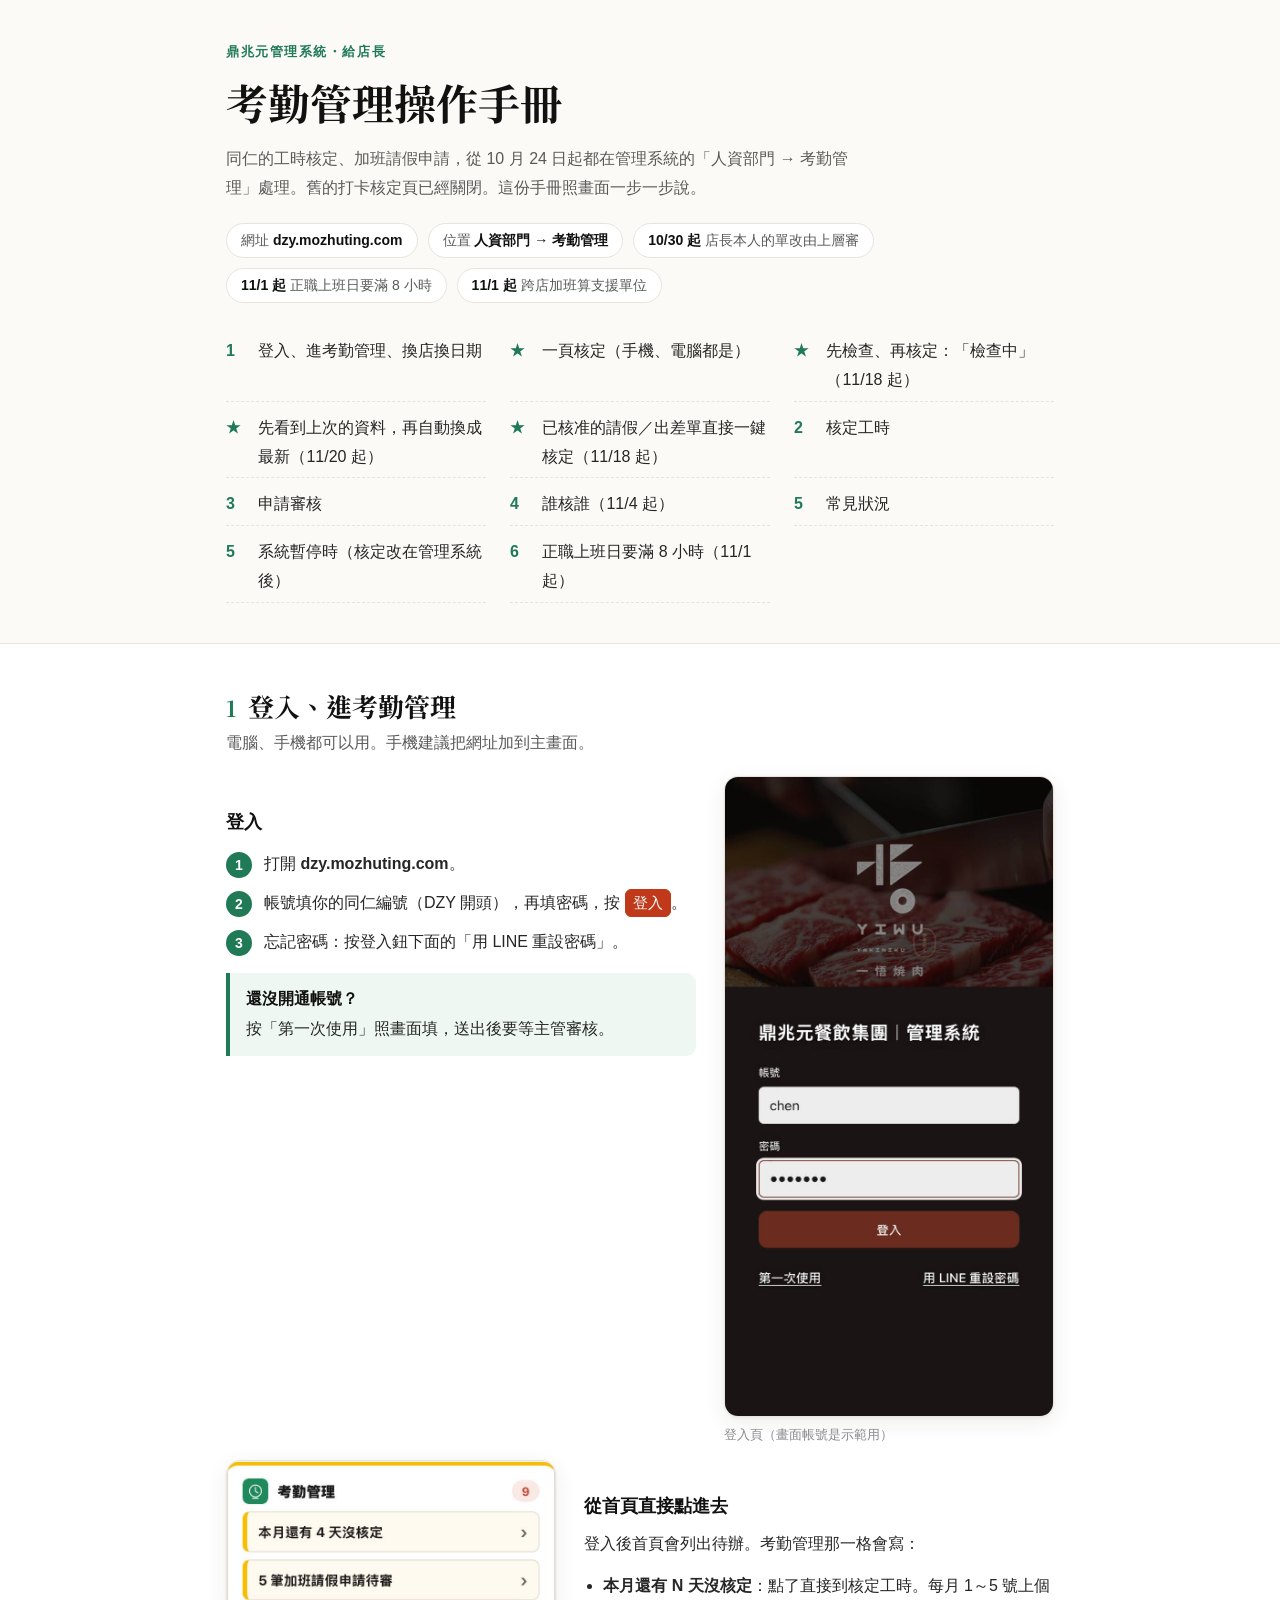
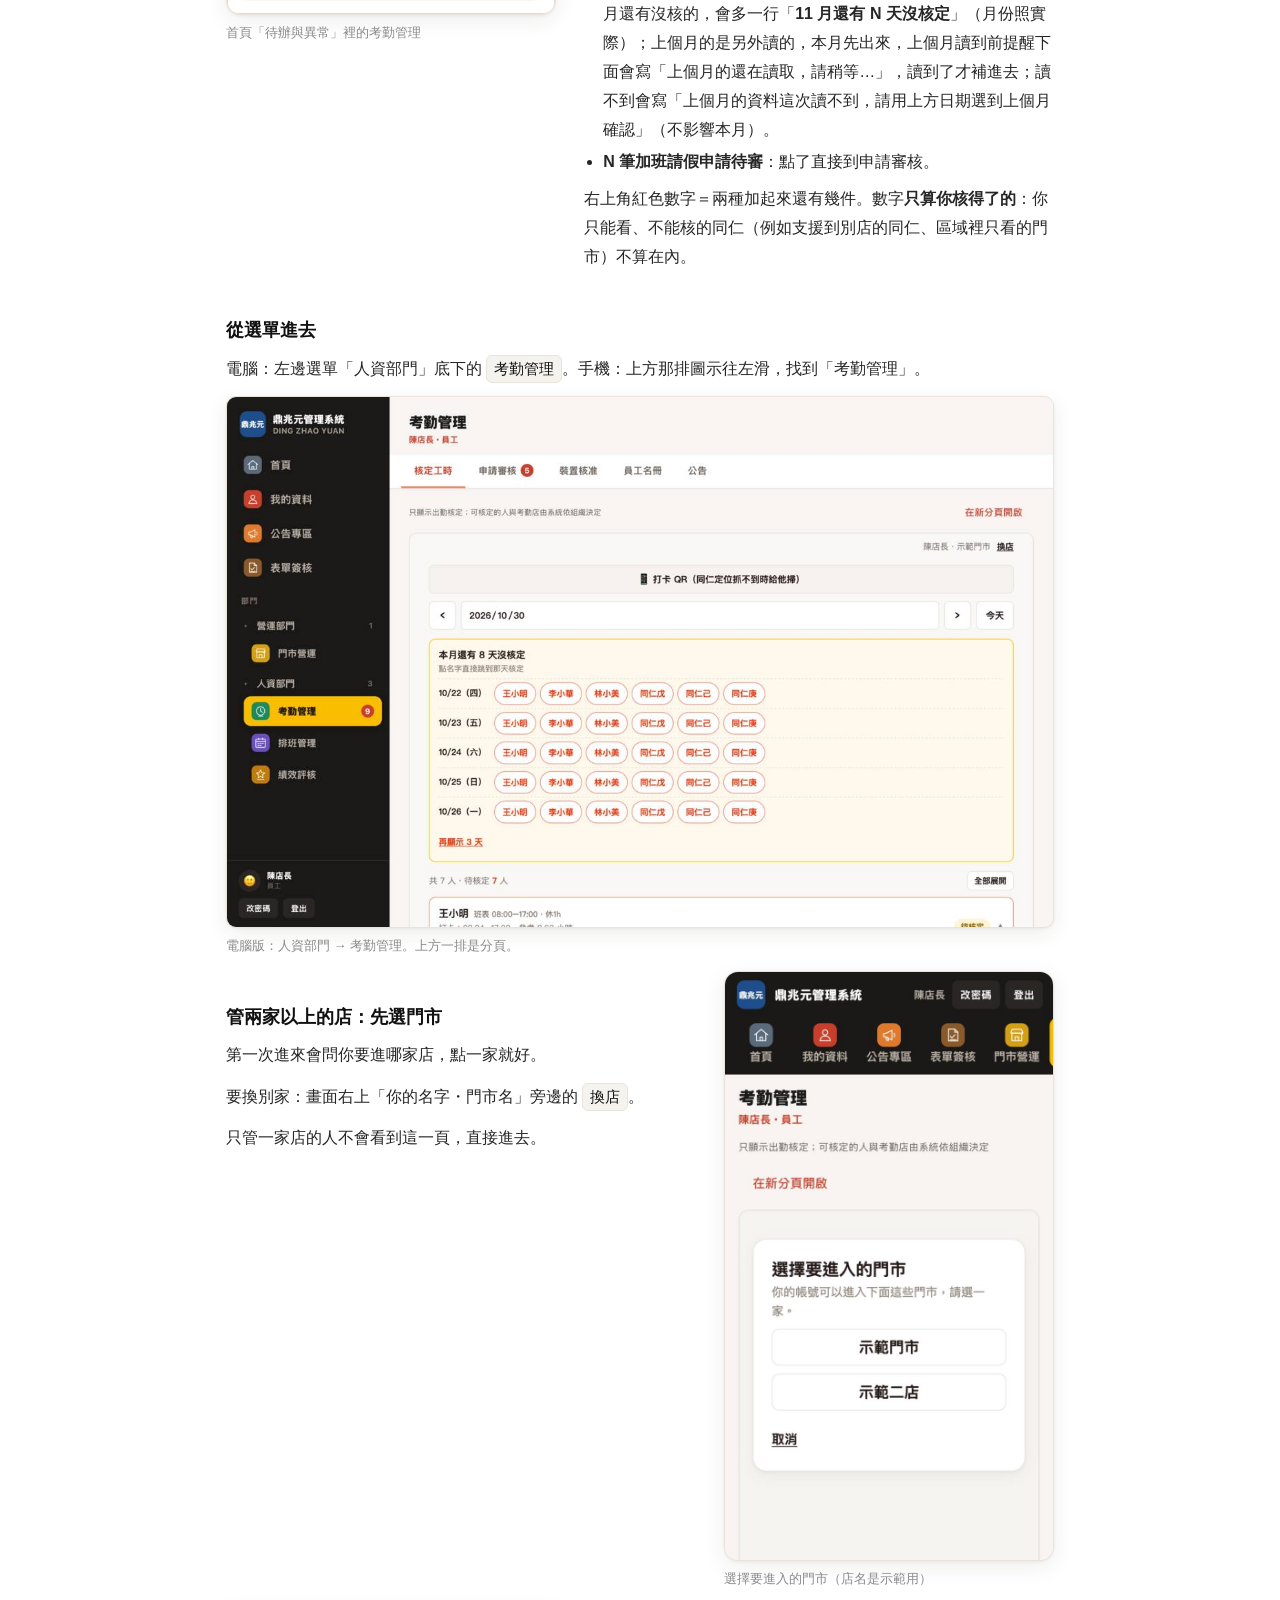
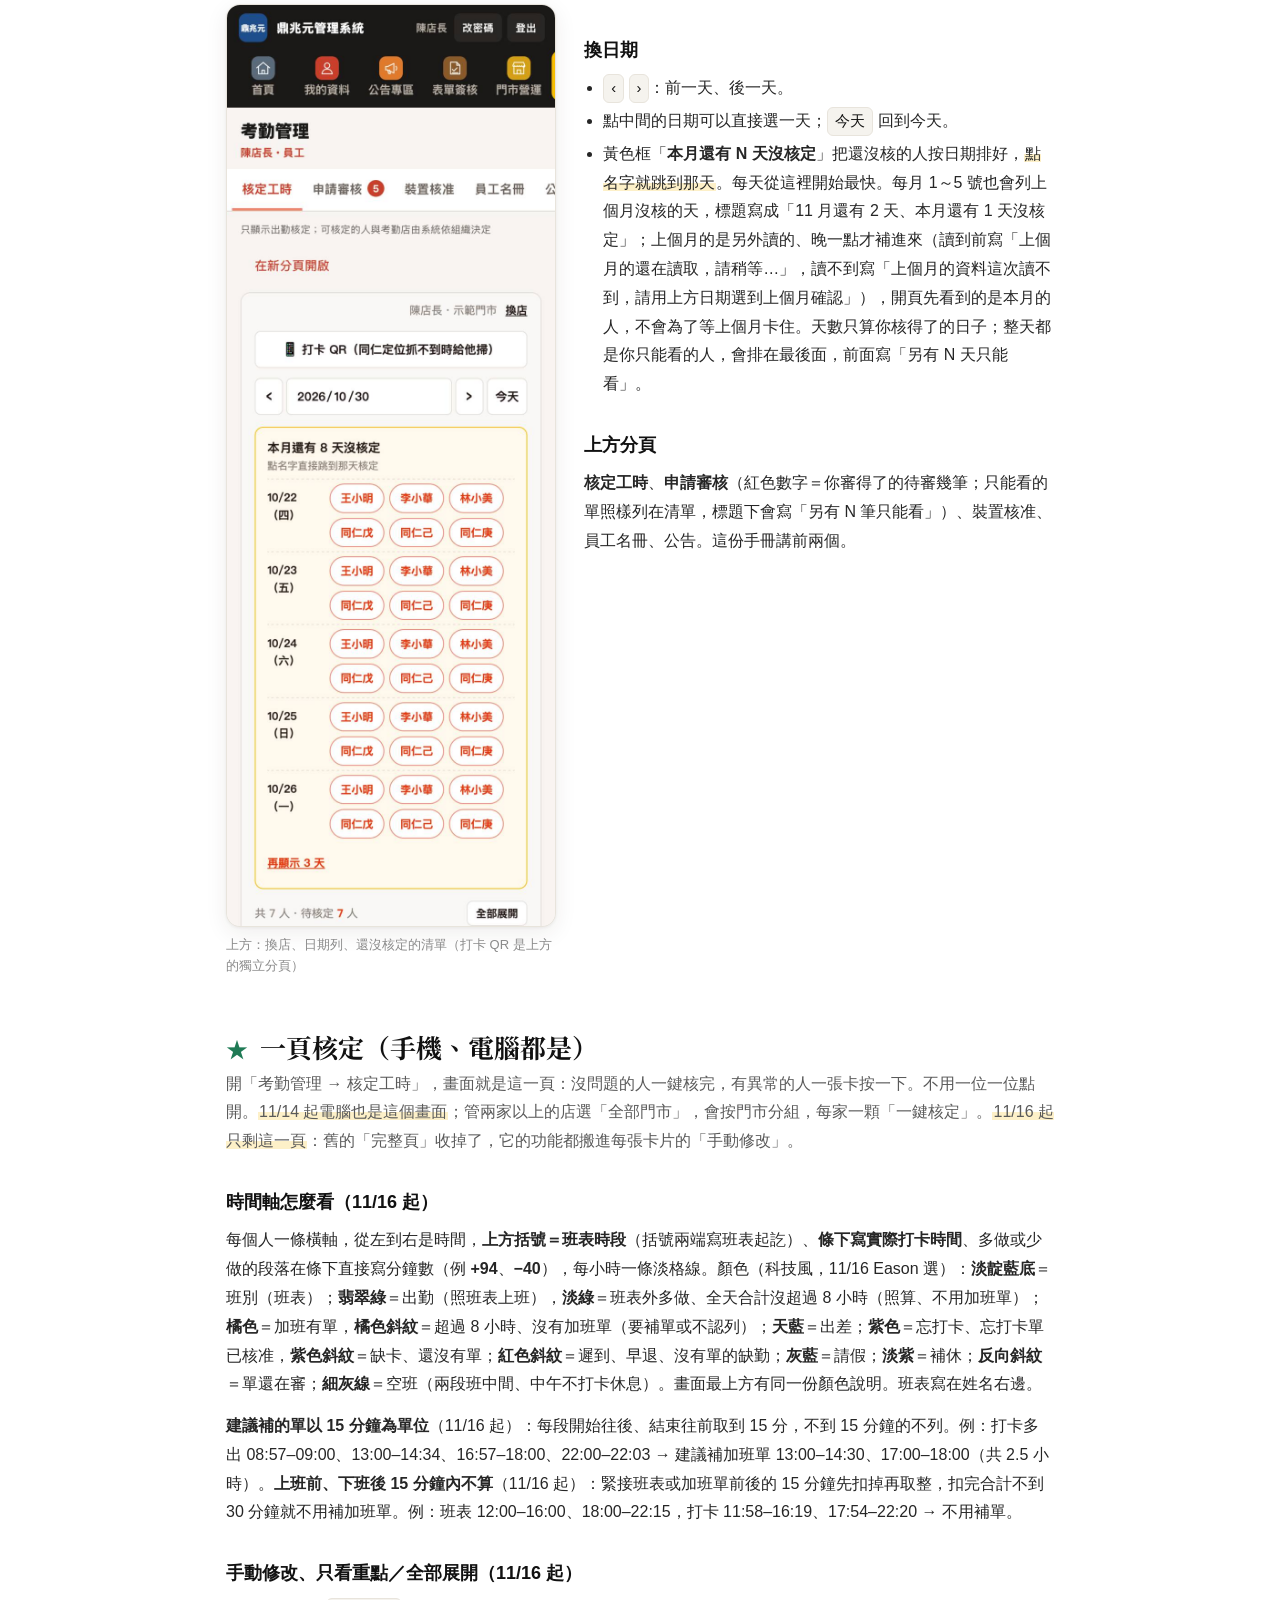
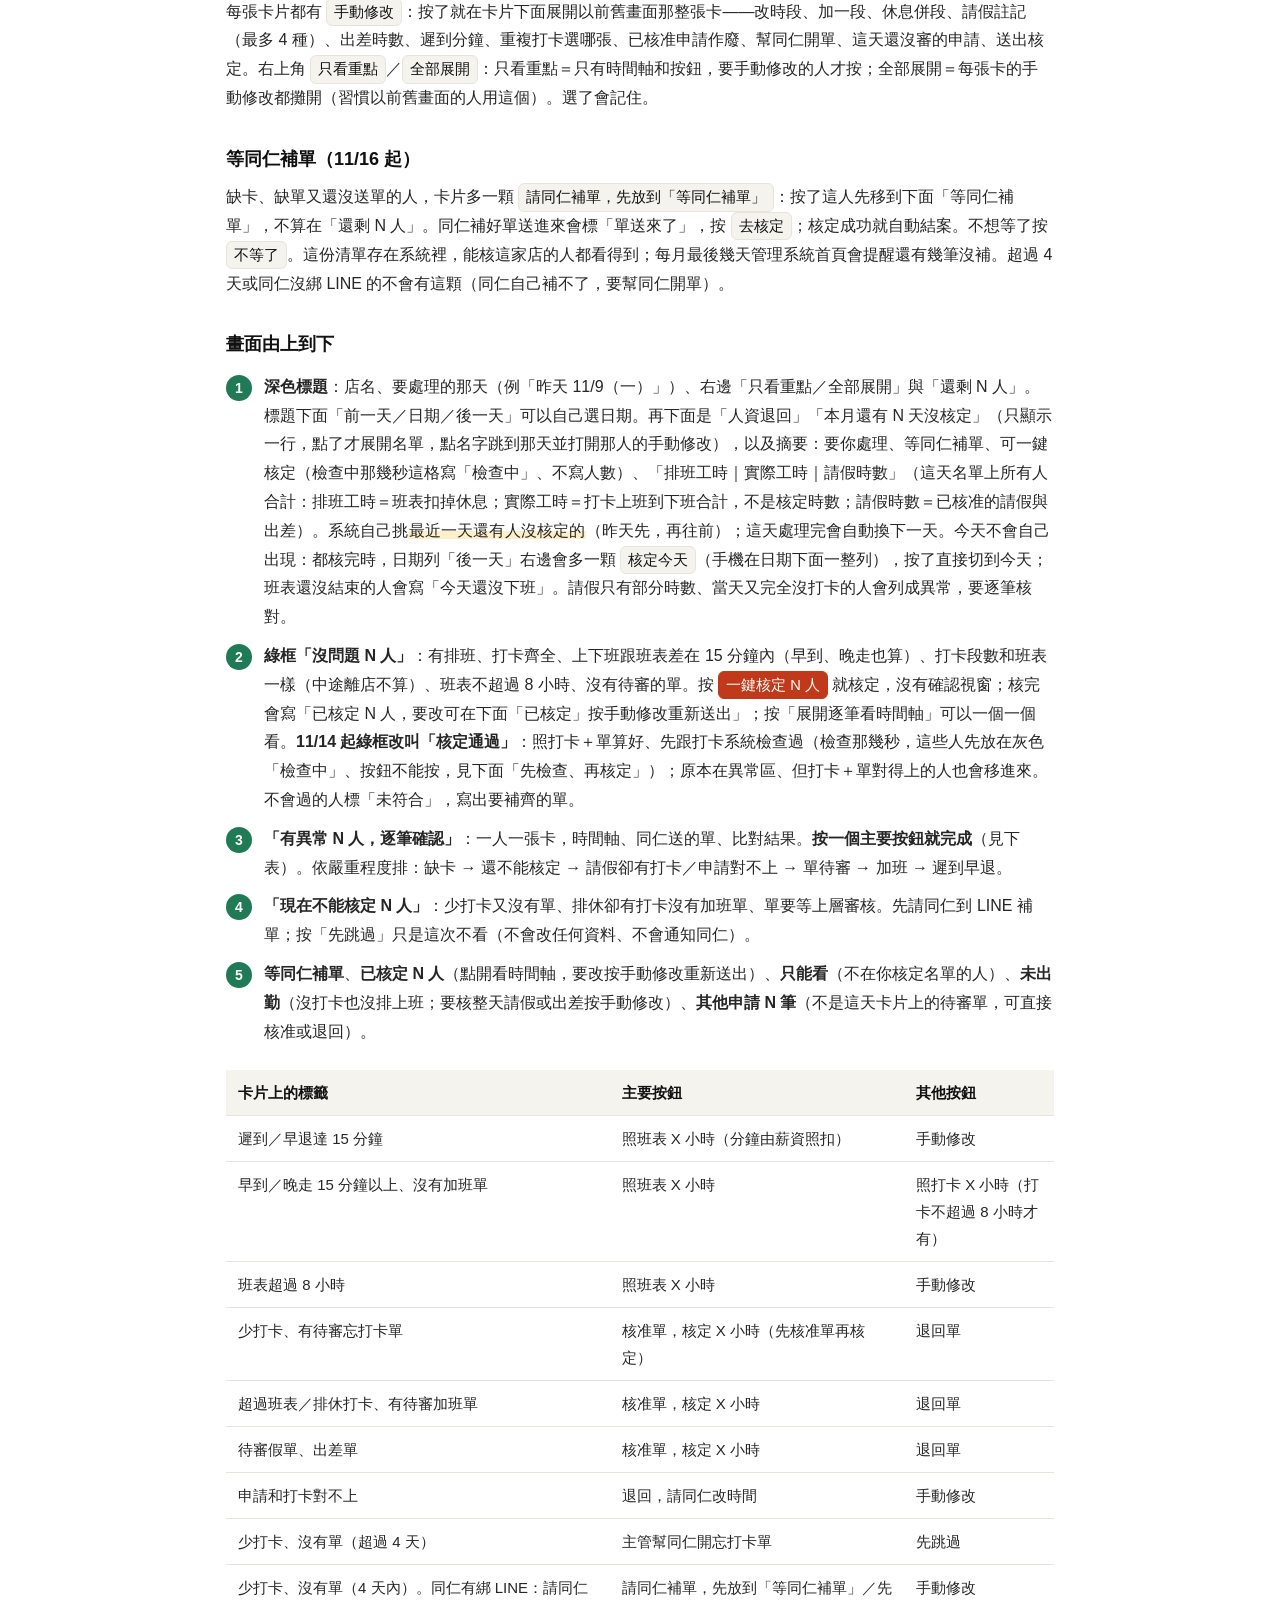
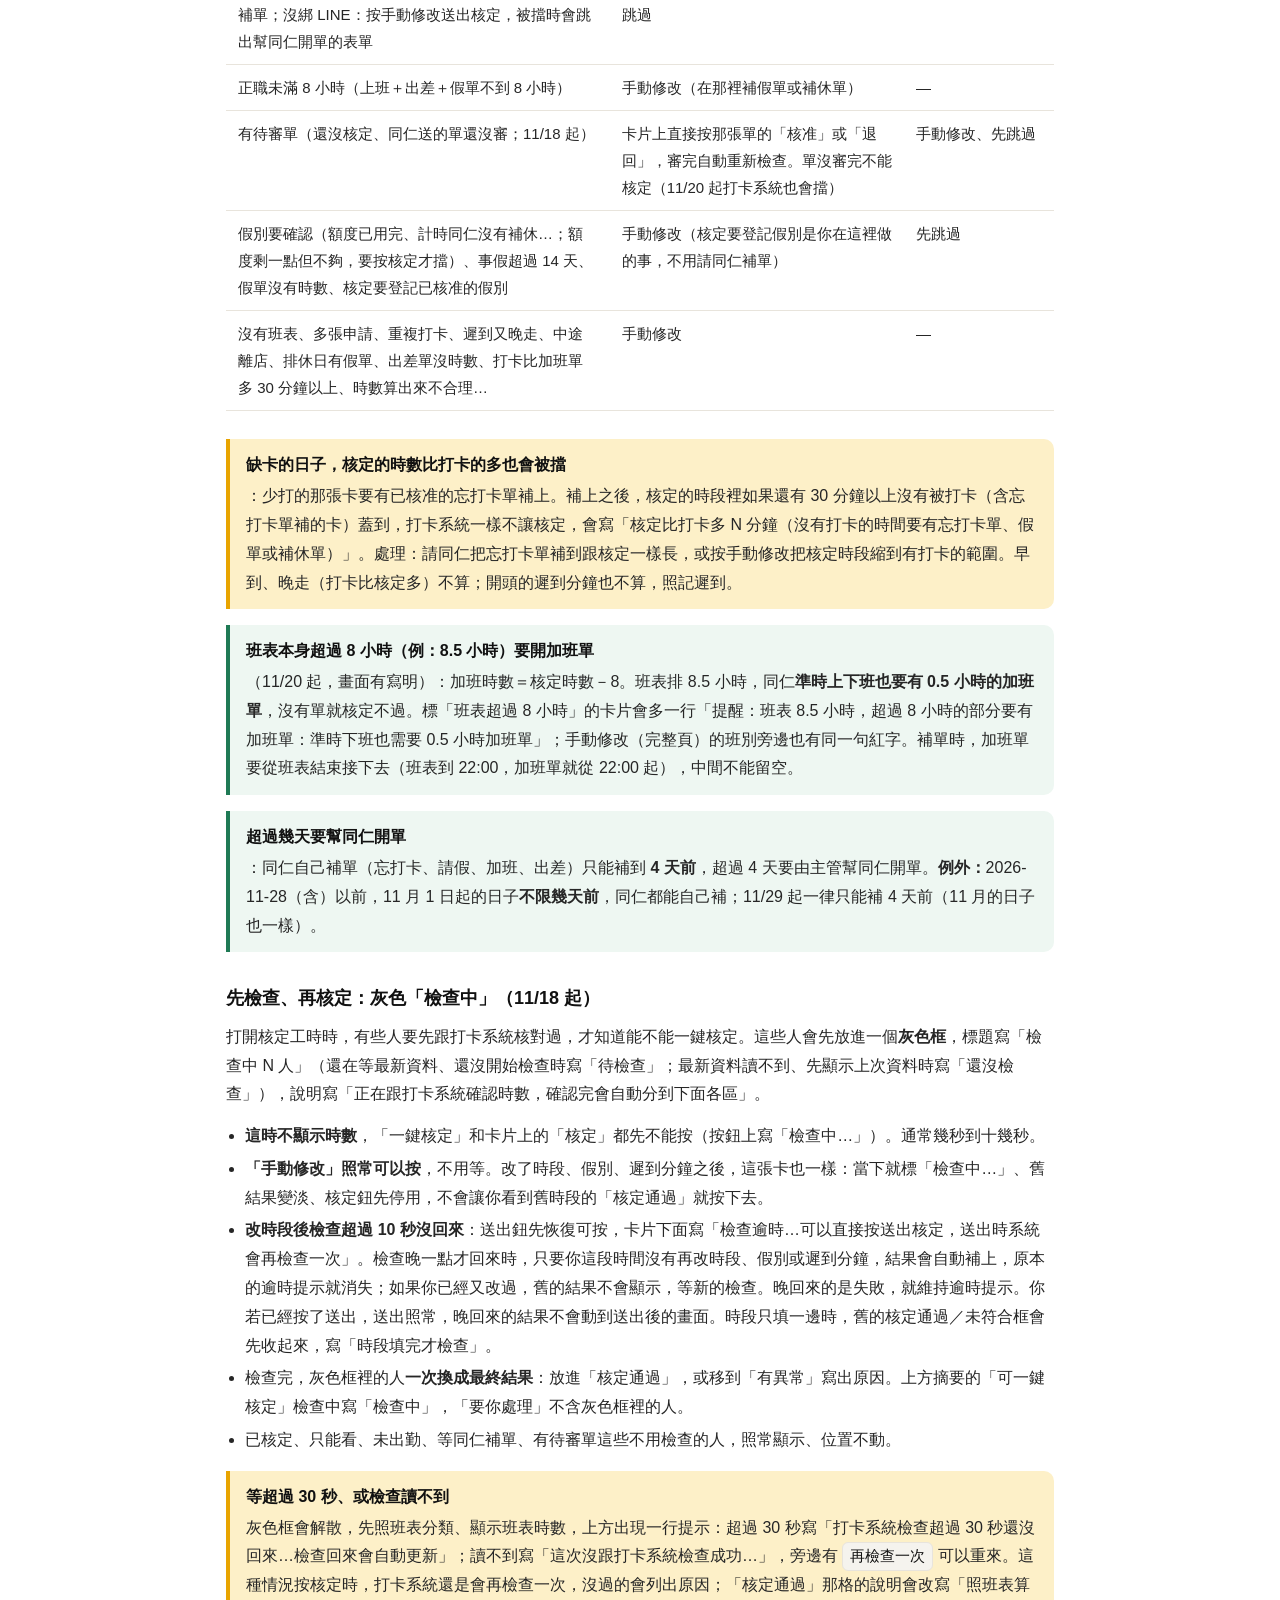
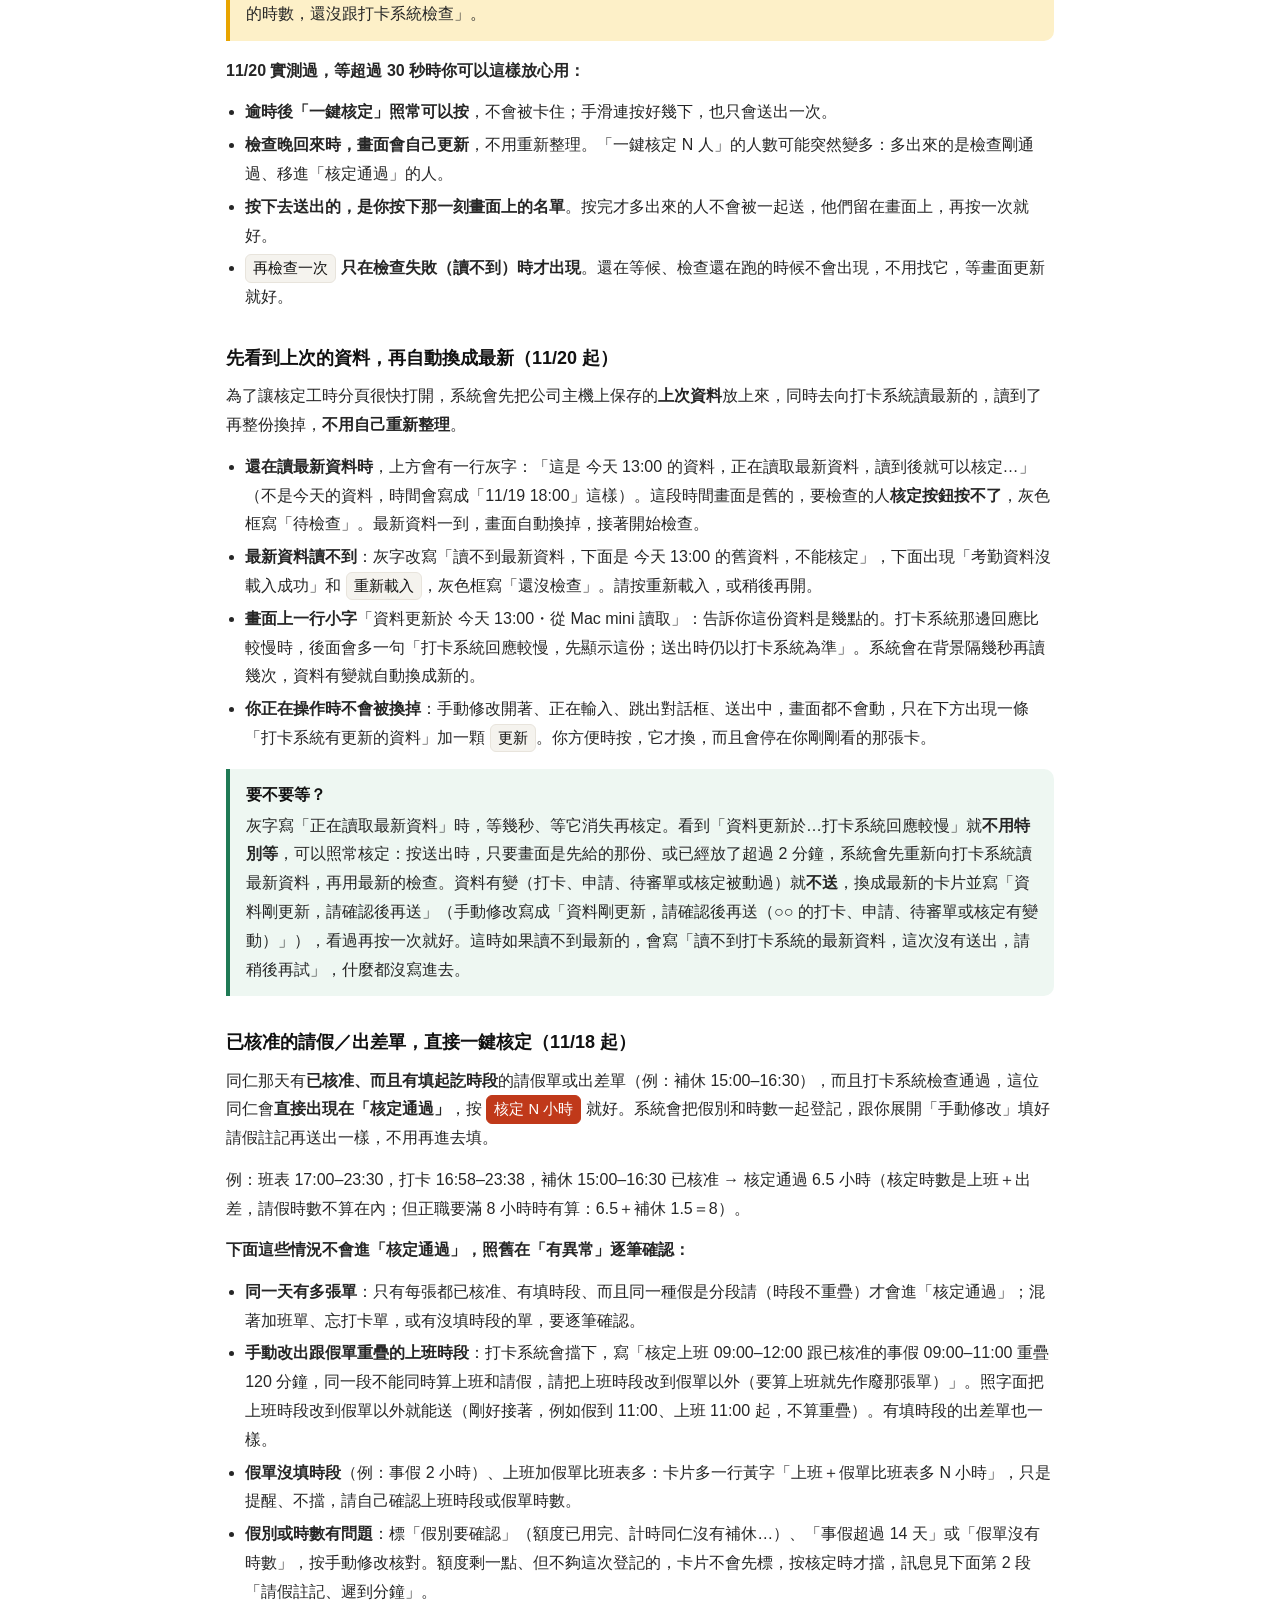
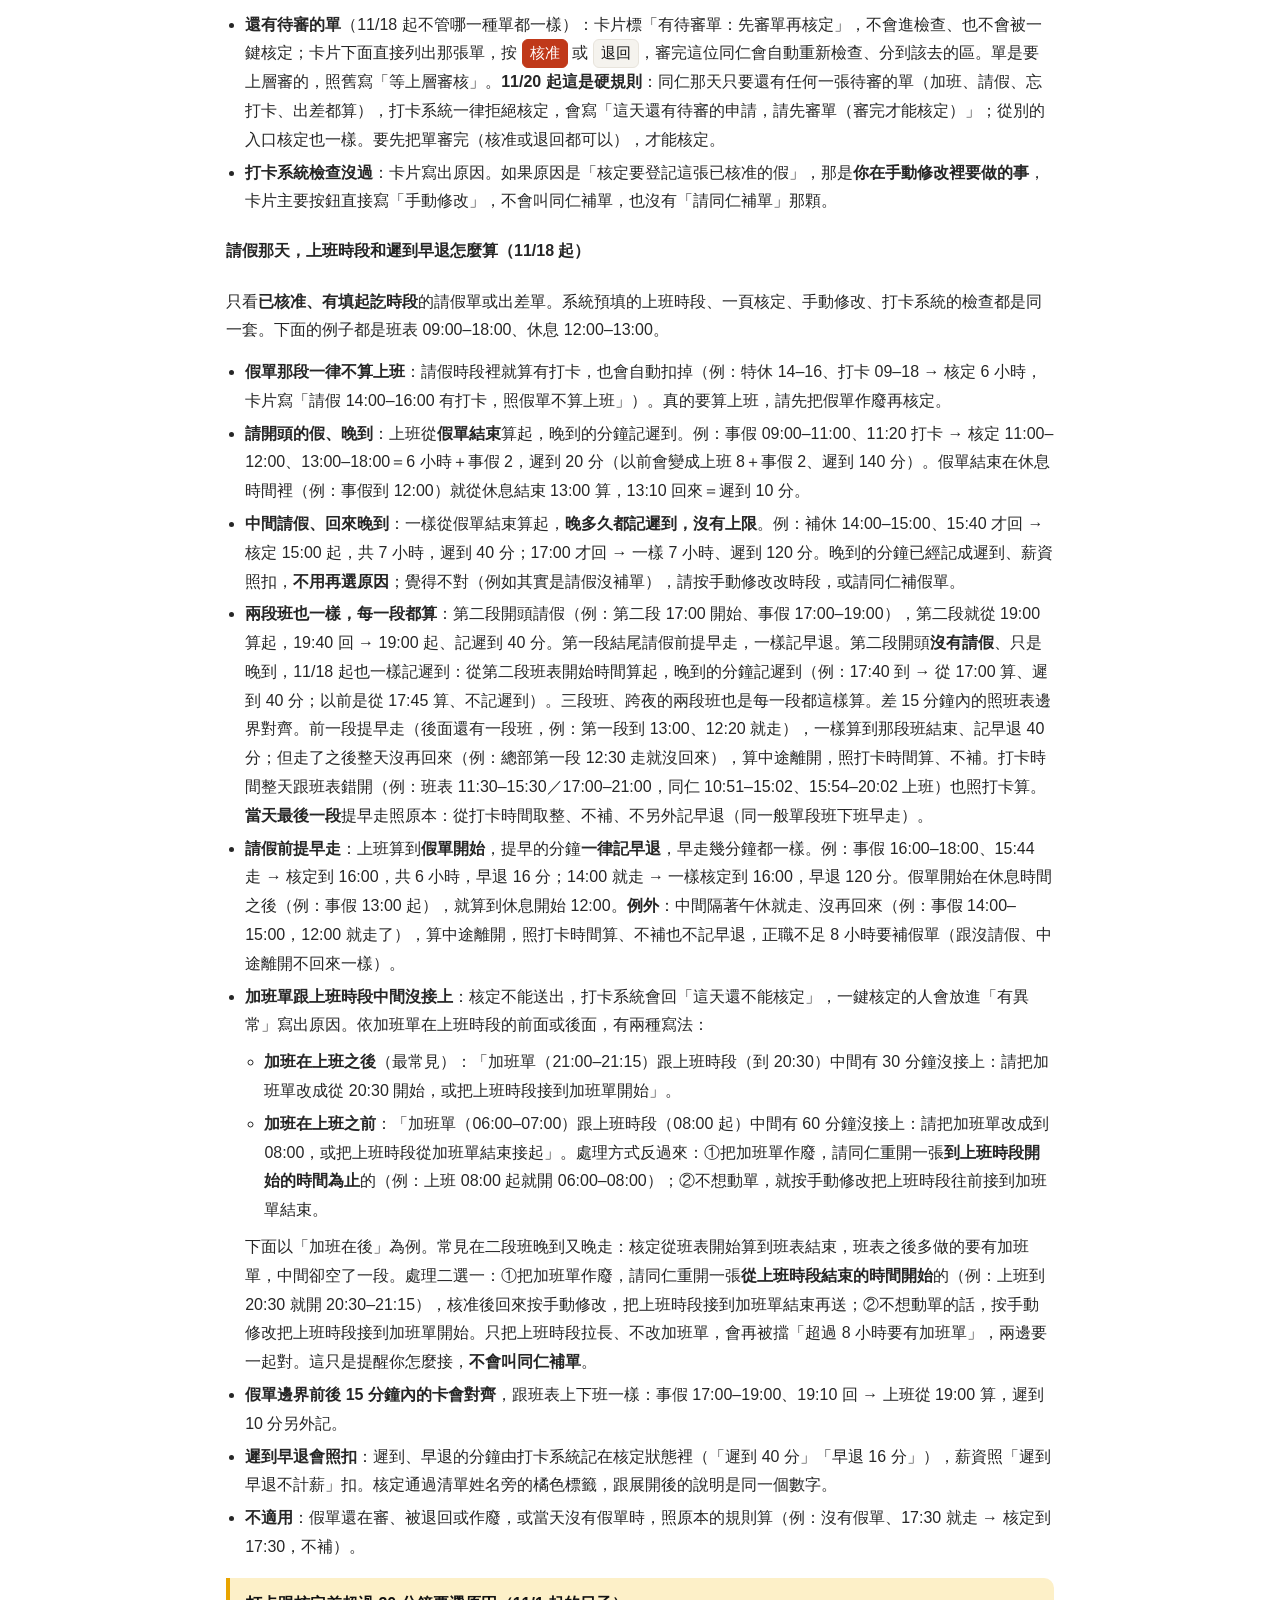
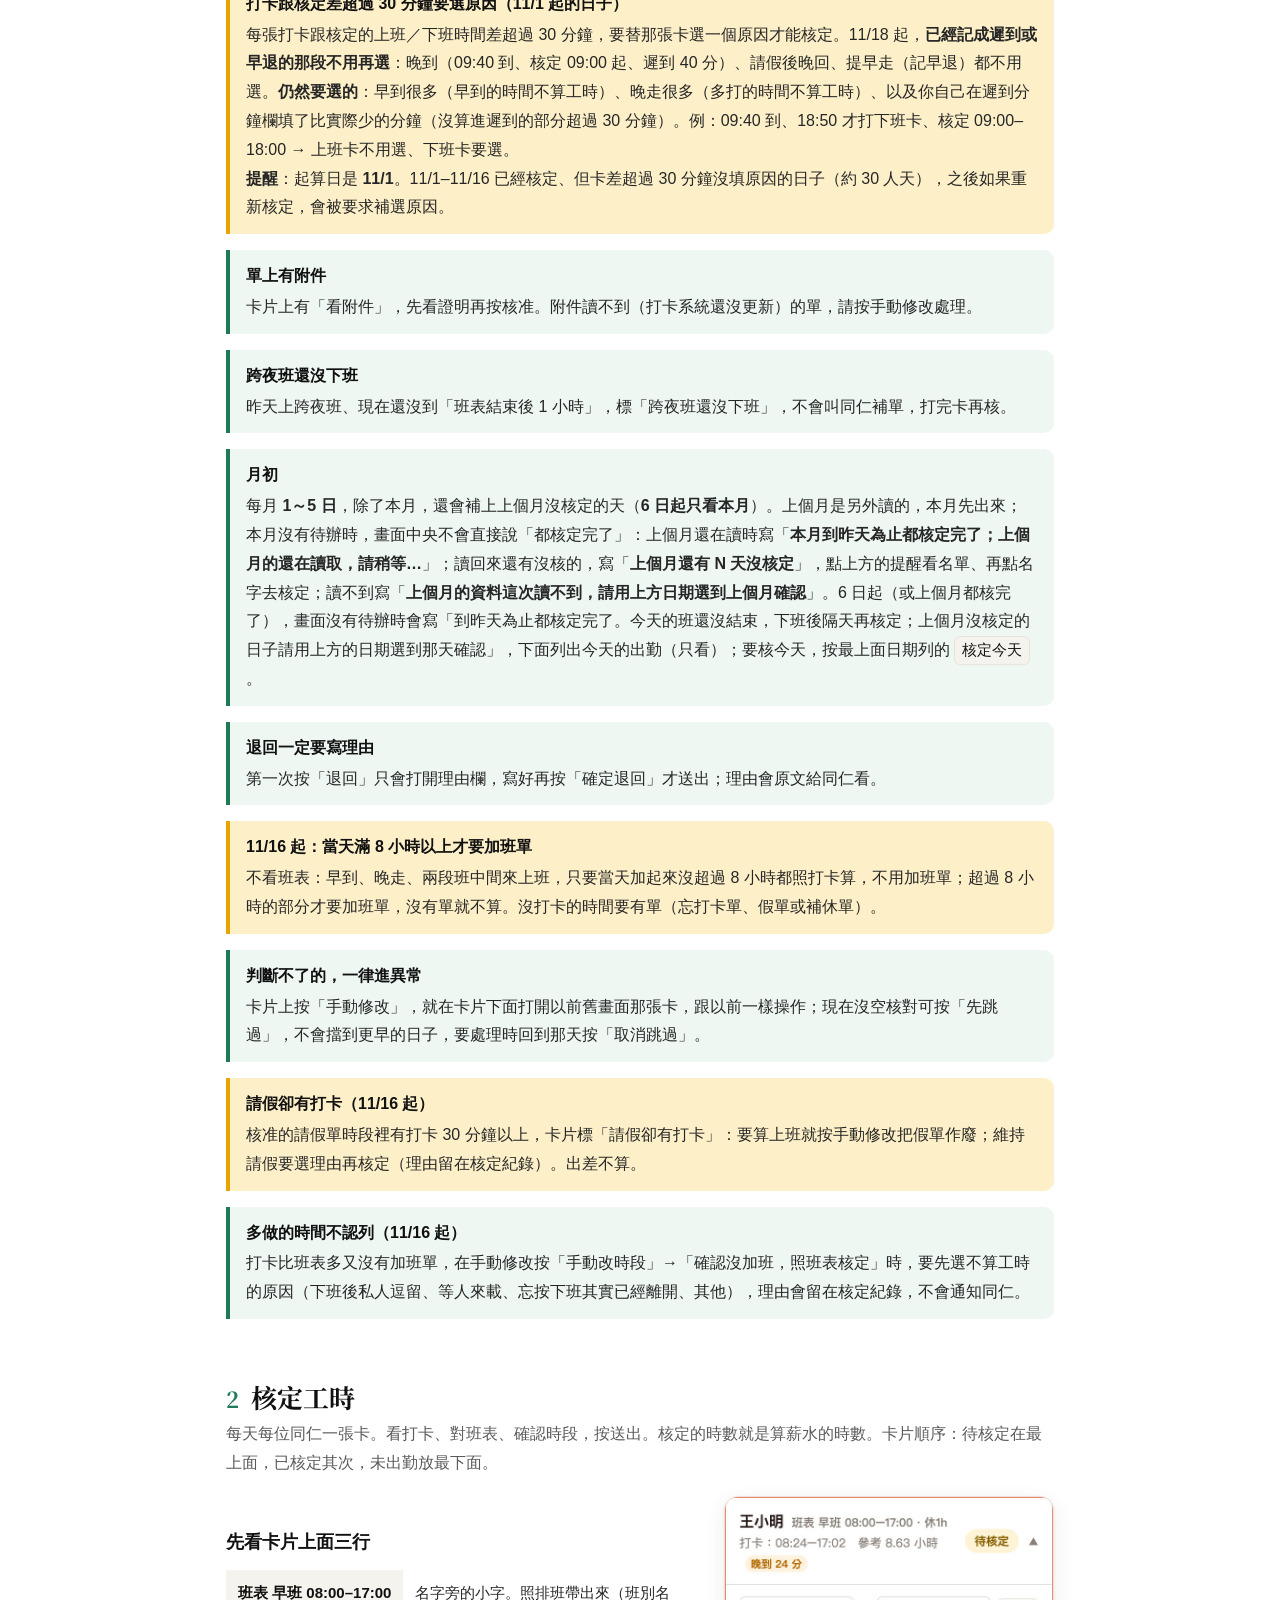
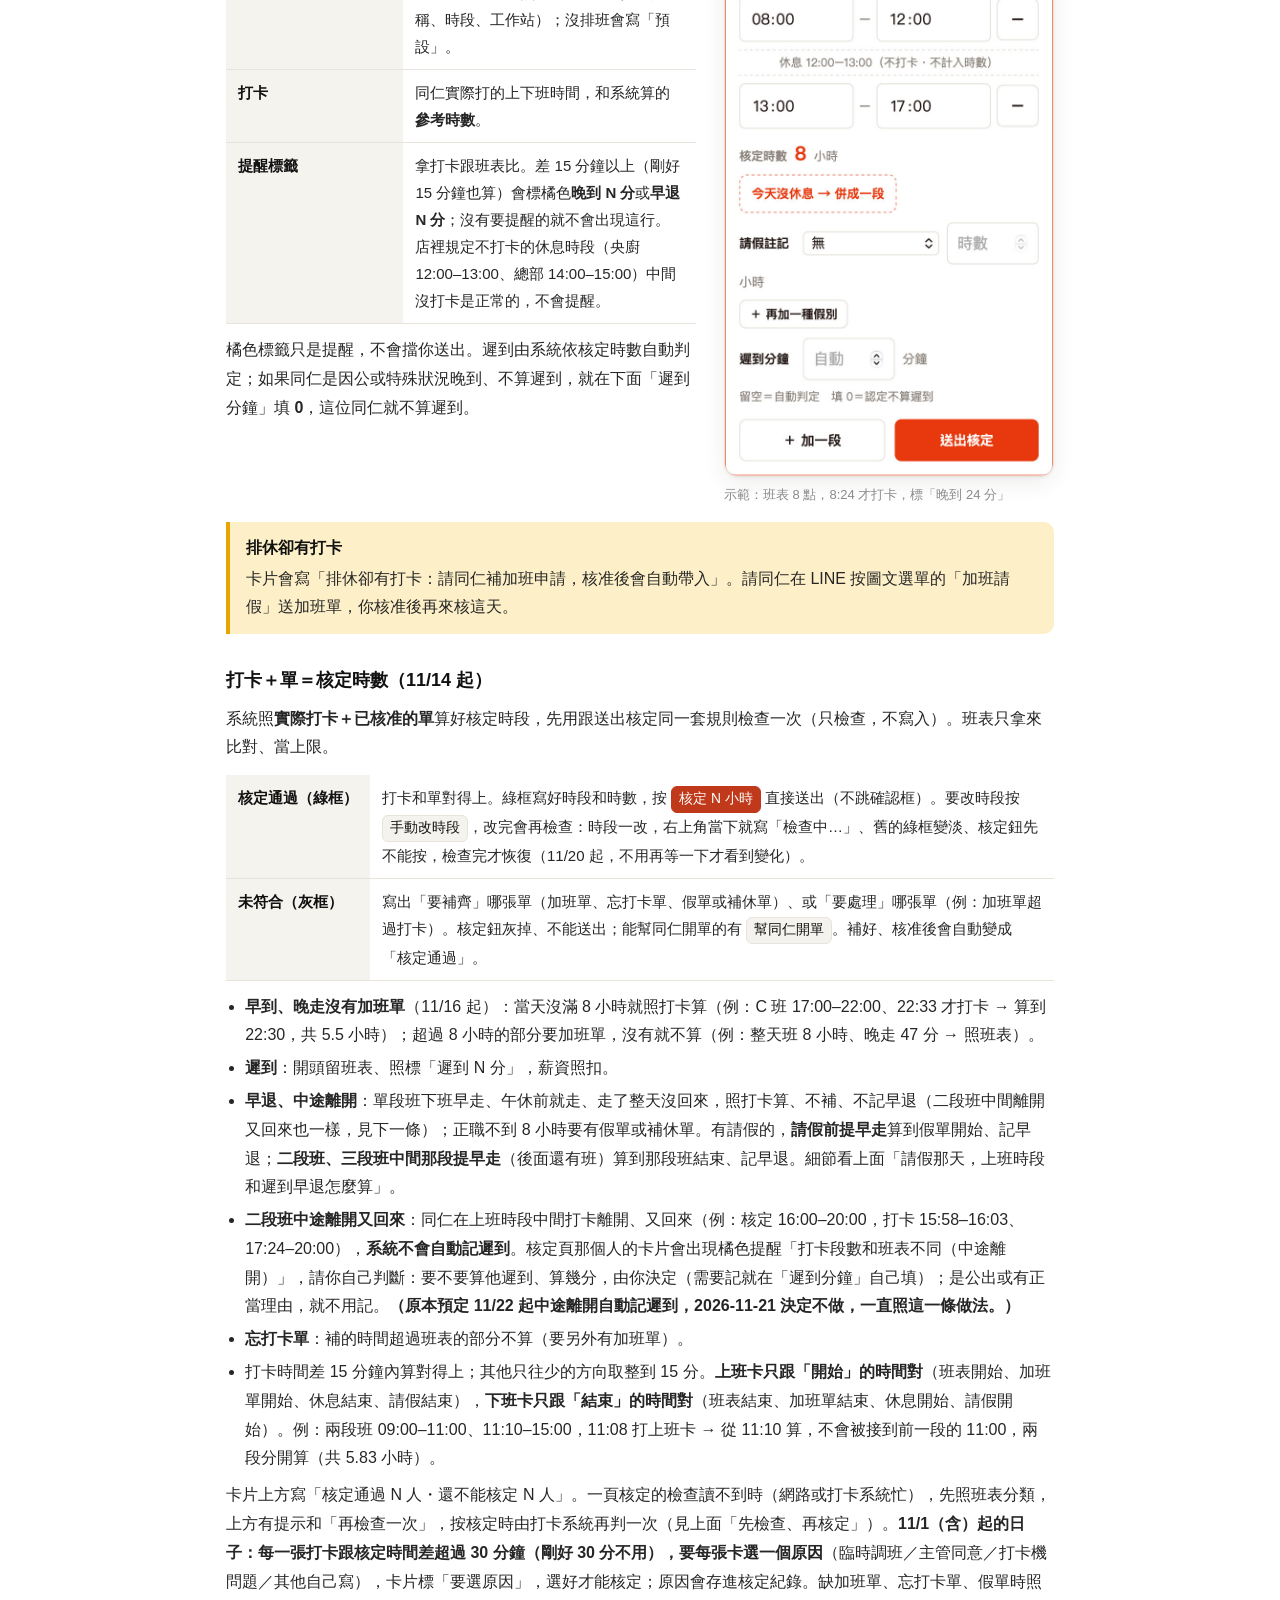
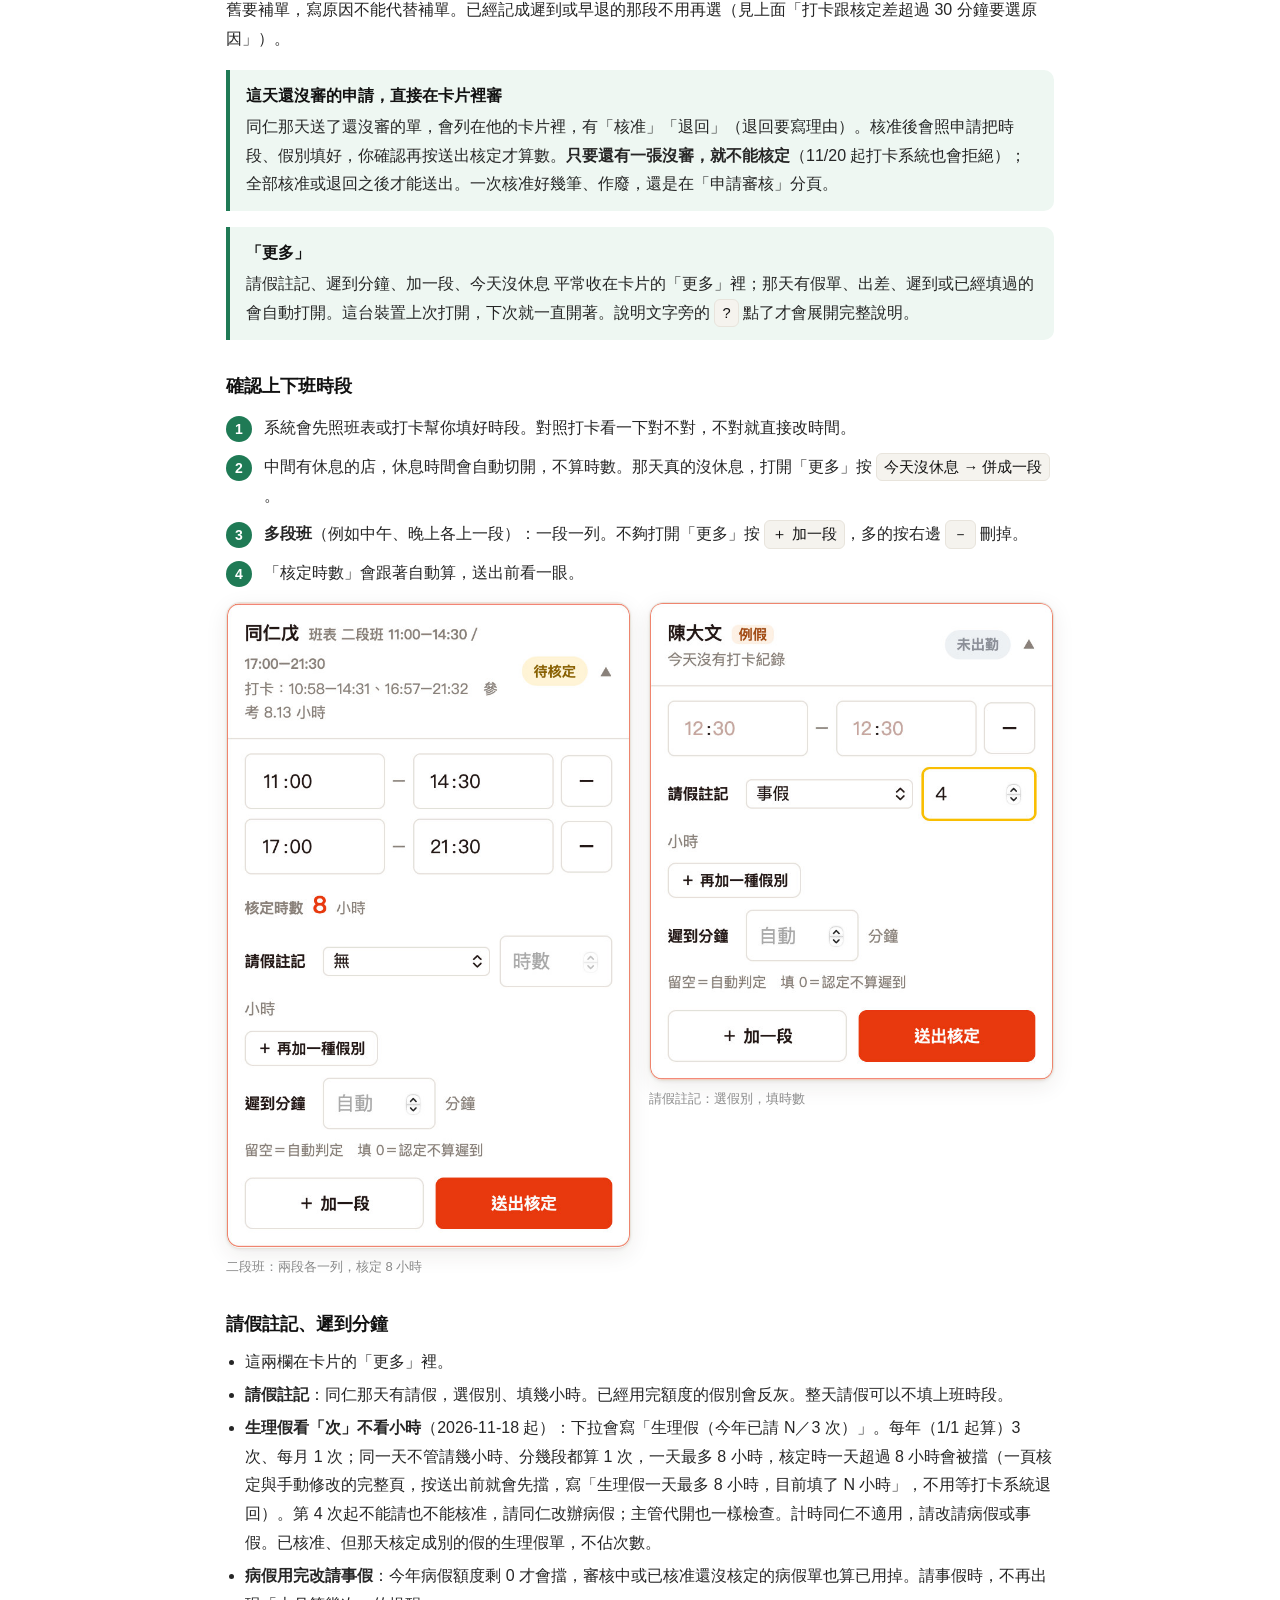
==== commit 07c97300: "核定對齊改 A'（分層取最近）＋手冊說明（mala-store-ops #349 4f9d93f，只發 3 檔） Co-Authored-By: Claude Fable 5.2 <noreply@a" ====
--- a/duty-guide.html
+++ b/duty-guide.html
@@ -327,7 +327,7 @@
     <li><b>早退、中途離開</b>：單段班下班早走、午休前就走、走了整天沒回來，照打卡算、不補、不記早退（二段班中間離開又回來也一樣，見下一條）；正職不到 8 小時要有假單或補休單。有請假的，<b>請假前提早走</b>算到假單開始、記早退；<b>二段班、三段班中間那段提早走</b>（後面還有班）算到那段班結束、記早退。細節看上面「請假那天，上班時段和遲到早退怎麼算」。</li>
     <li><b>二段班中途離開又回來</b>：同仁在上班時段中間打卡離開、又回來（例：核定 16:00–20:00，打卡 15:58–16:03、17:24–20:00），<b>系統不會自動記遲到</b>。核定頁那個人的卡片會出現橘色提醒「打卡段數和班表不同（中途離開）」，請你自己判斷：要不要算他遲到、算幾分，由你決定（需要記就在「遲到分鐘」自己填）；是公出或有正當理由，就不用記。<b>（原本預定 11/22 起中途離開自動記遲到，2026-11-21 決定不做，一直照這一條做法。）</b></li>
     <li><b>忘打卡單</b>：補的時間超過班表的部分不算（要另外有加班單）。</li>
-    <li>打卡時間差 15 分鐘內算對得上；其他只往少的方向取整到 15 分。</li>
+    <li>打卡時間差 15 分鐘內算對得上；其他只往少的方向取整到 15 分。<b>上班卡只跟「開始」的時間對</b>（班表開始、加班單開始、休息結束、請假結束），<b>下班卡只跟「結束」的時間對</b>（班表結束、加班單結束、休息開始、請假開始）。例：兩段班 09:00–11:00、11:10–15:00，11:08 打上班卡 → 從 11:10 算，不會被接到前一段的 11:00，兩段分開算（共 5.83 小時）。</li>
   </ul>
   <p>卡片上方寫「核定通過 N 人・還不能核定 N 人」。一頁核定的檢查讀不到時（網路或打卡系統忙），先照班表分類，上方有提示和「再檢查一次」，按核定時由打卡系統再判一次（見上面「先檢查、再核定」）。<b>11/1（含）起的日子：每一張打卡跟核定時間差超過 30 分鐘（剛好 30 分不用），要每張卡選一個原因</b>（臨時調班／主管同意／打卡機問題／其他自己寫），卡片標「要選原因」，選好才能核定；原因會存進核定紀錄。缺加班單、忘打卡單、假單時照舊要補單，寫原因不能代替補單。已經記成遲到或早退的那段不用再選（見上面「打卡跟核定差超過 30 分鐘要選原因」）。</p>
   <div class="note"><b>這天還沒審的申請，直接在卡片裡審</b>同仁那天送了還沒審的單，會列在他的卡片裡，有「核准」「退回」（退回要寫理由）。核准後會照申請把時段、假別填好，你確認再按送出核定才算數。<b>只要還有一張沒審，就不能核定</b>（11/20 起打卡系統也會拒絕）；全部核准或退回之後才能送出。一次核准好幾筆、作廢，還是在「申請審核」分頁。</div>
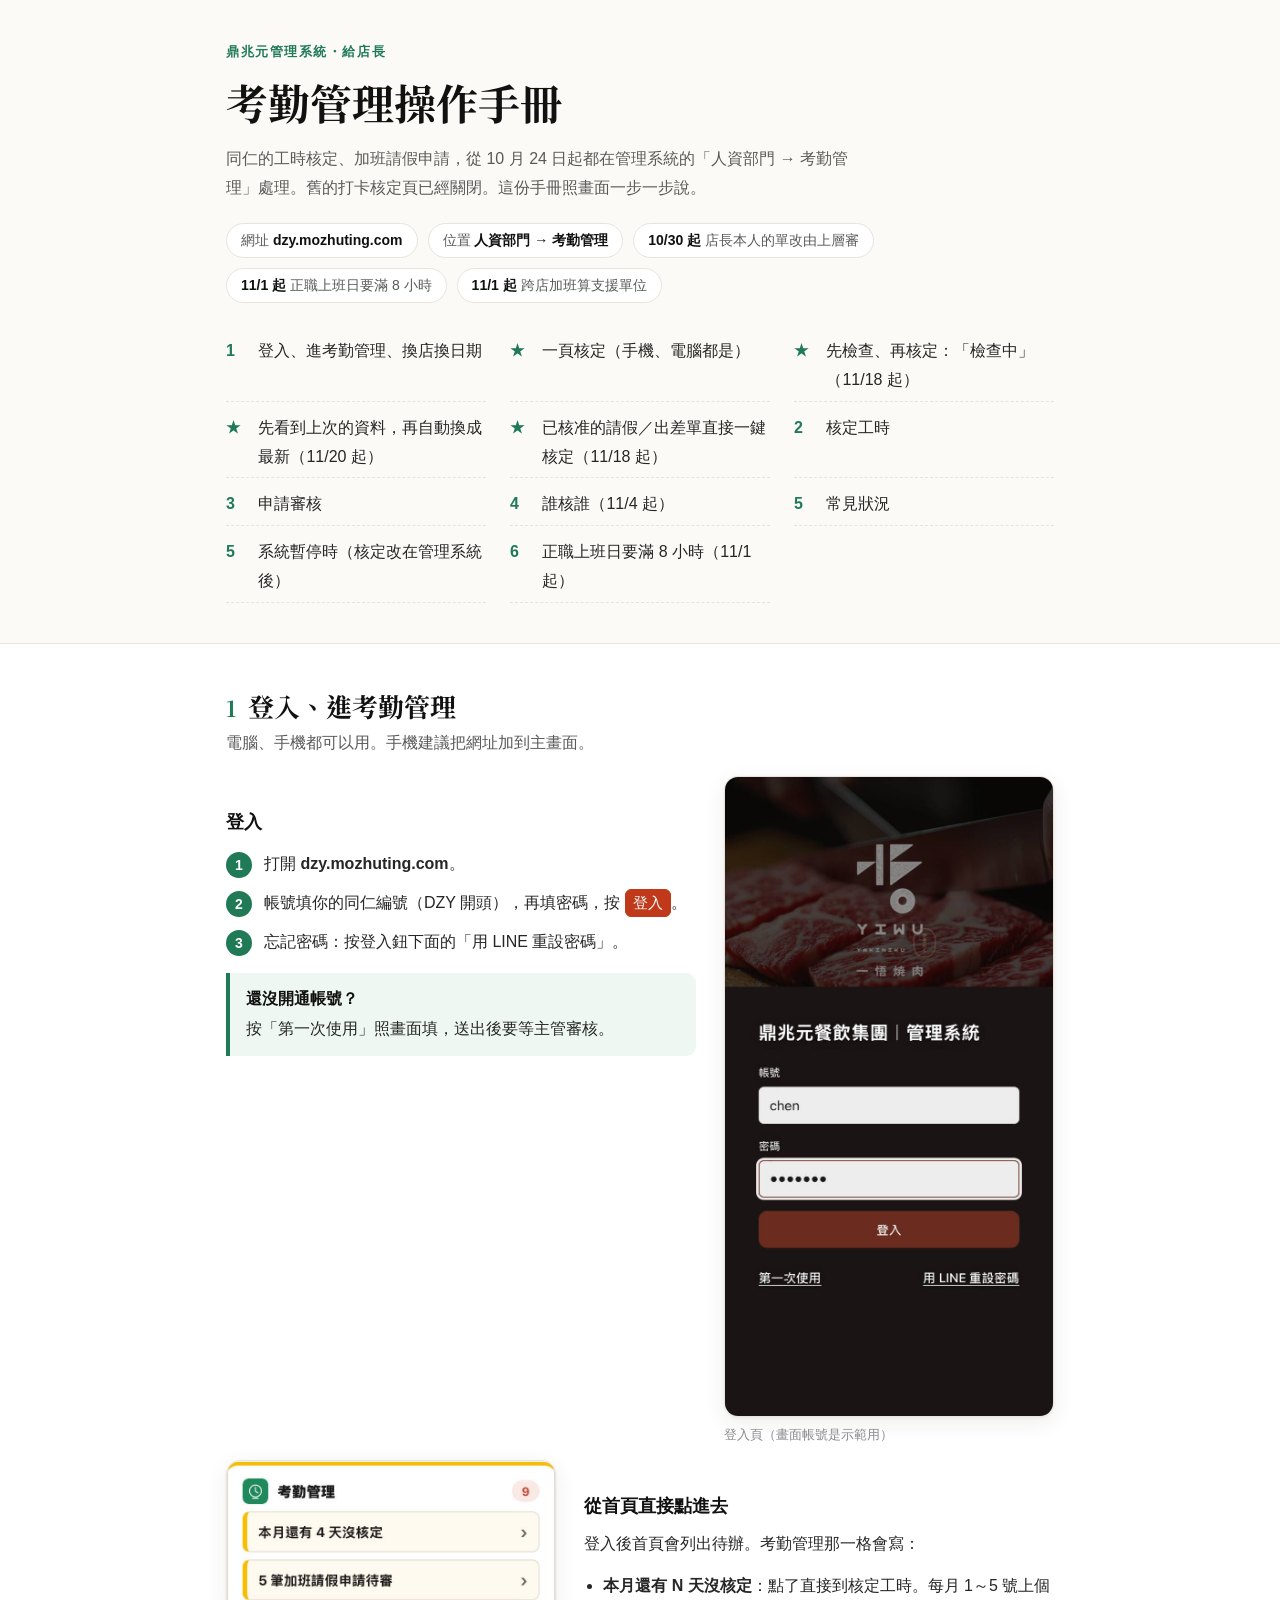
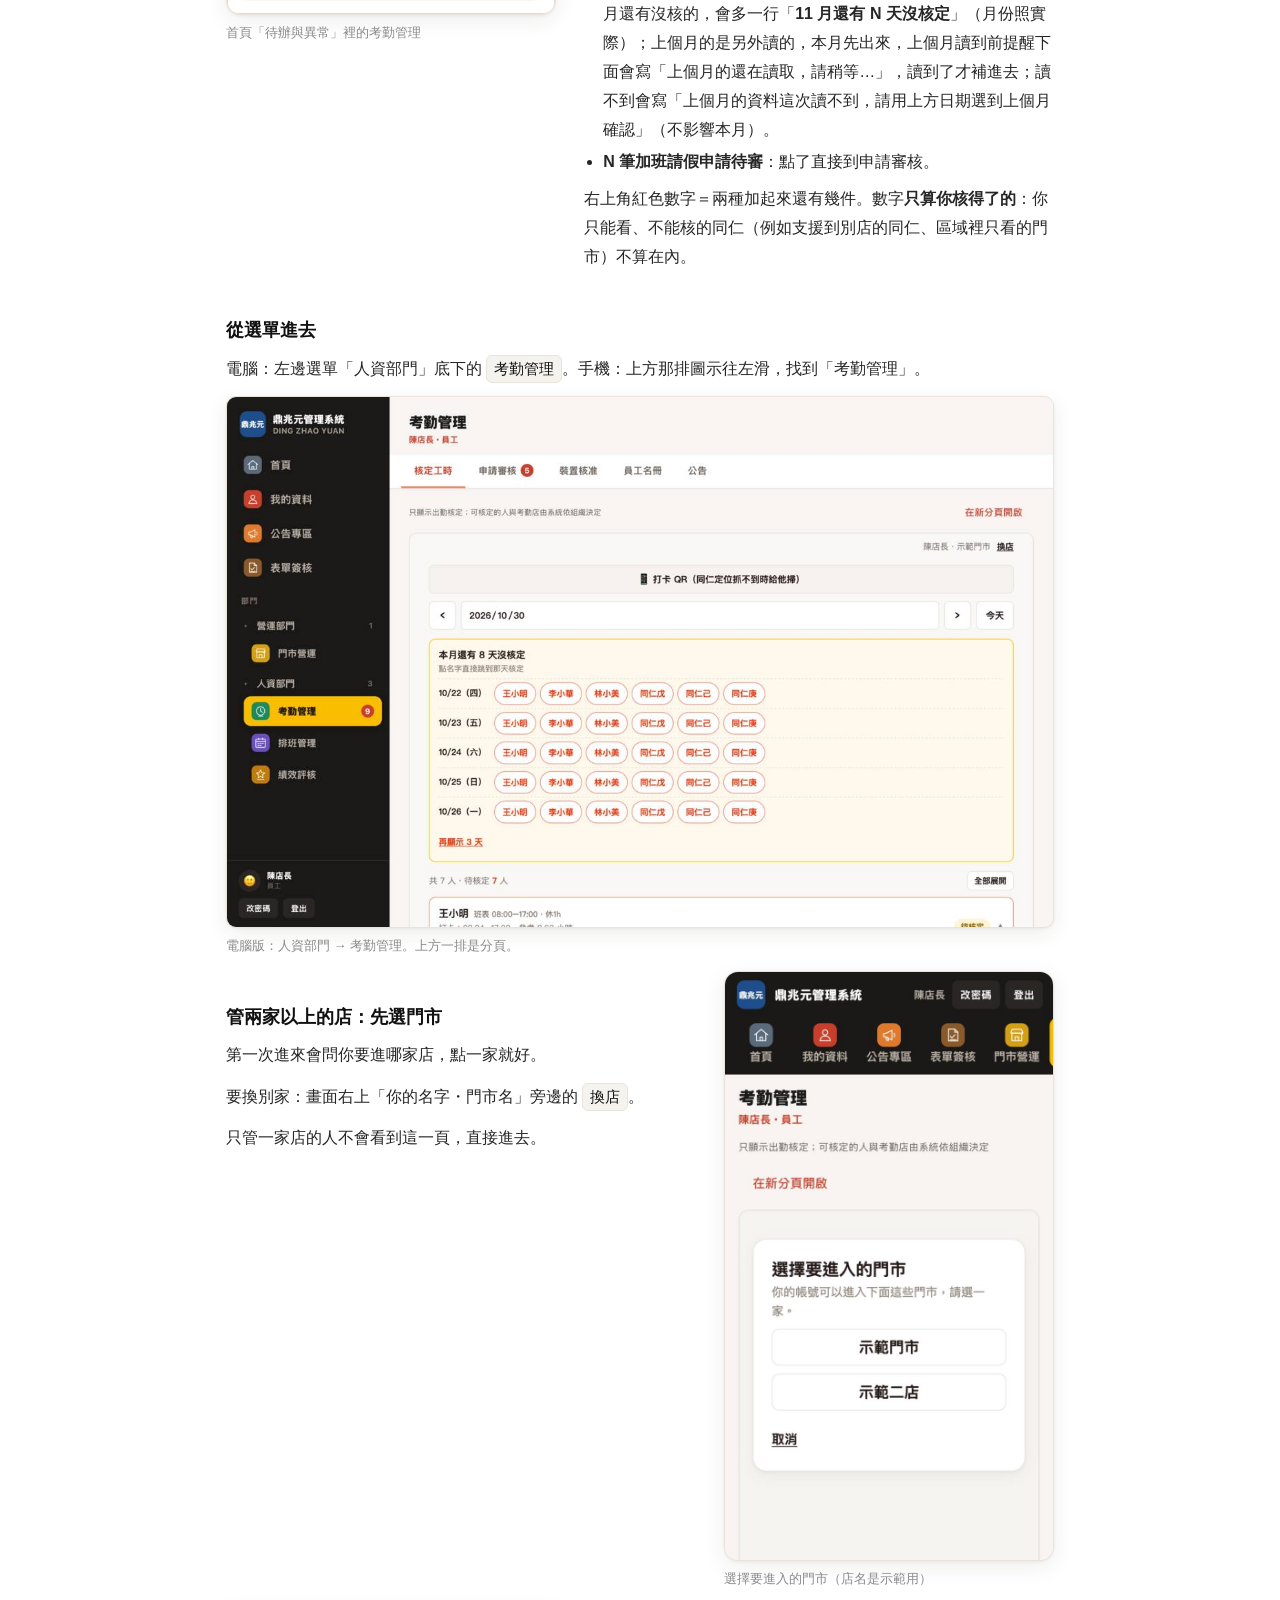
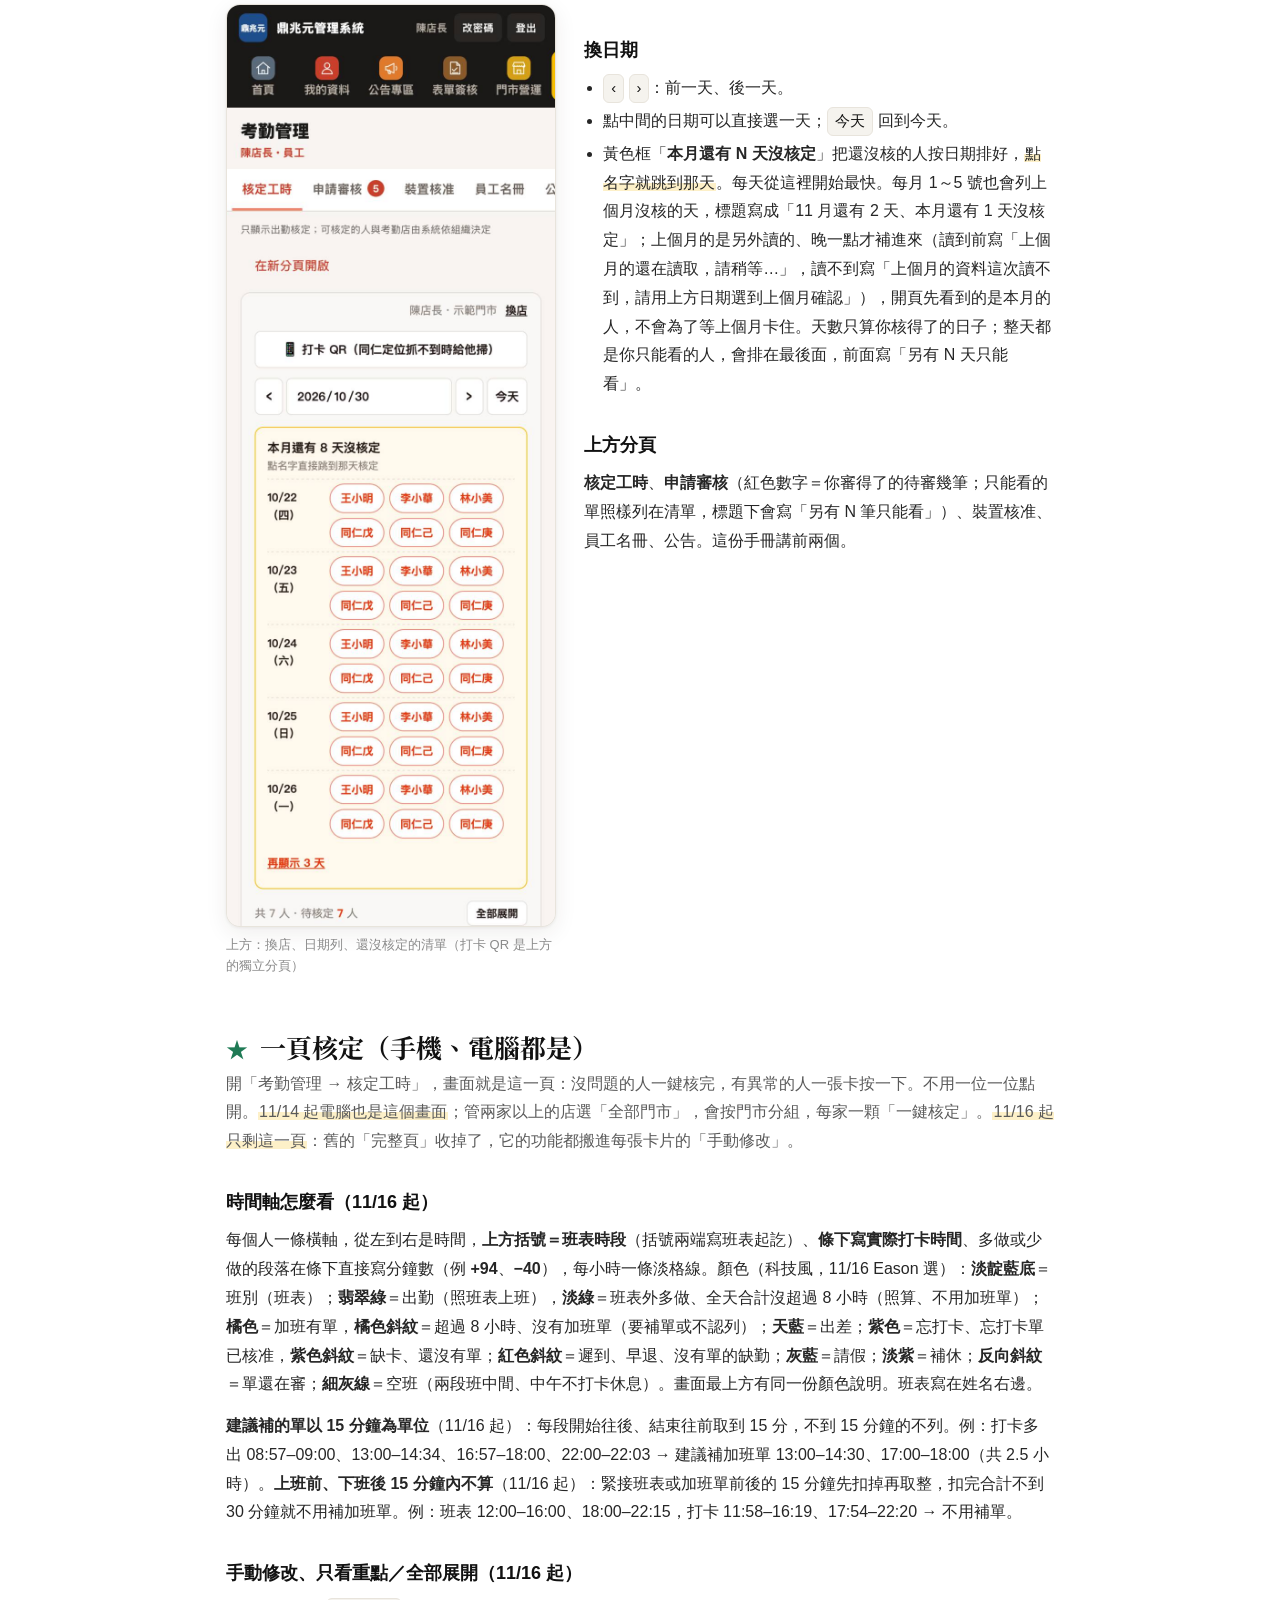
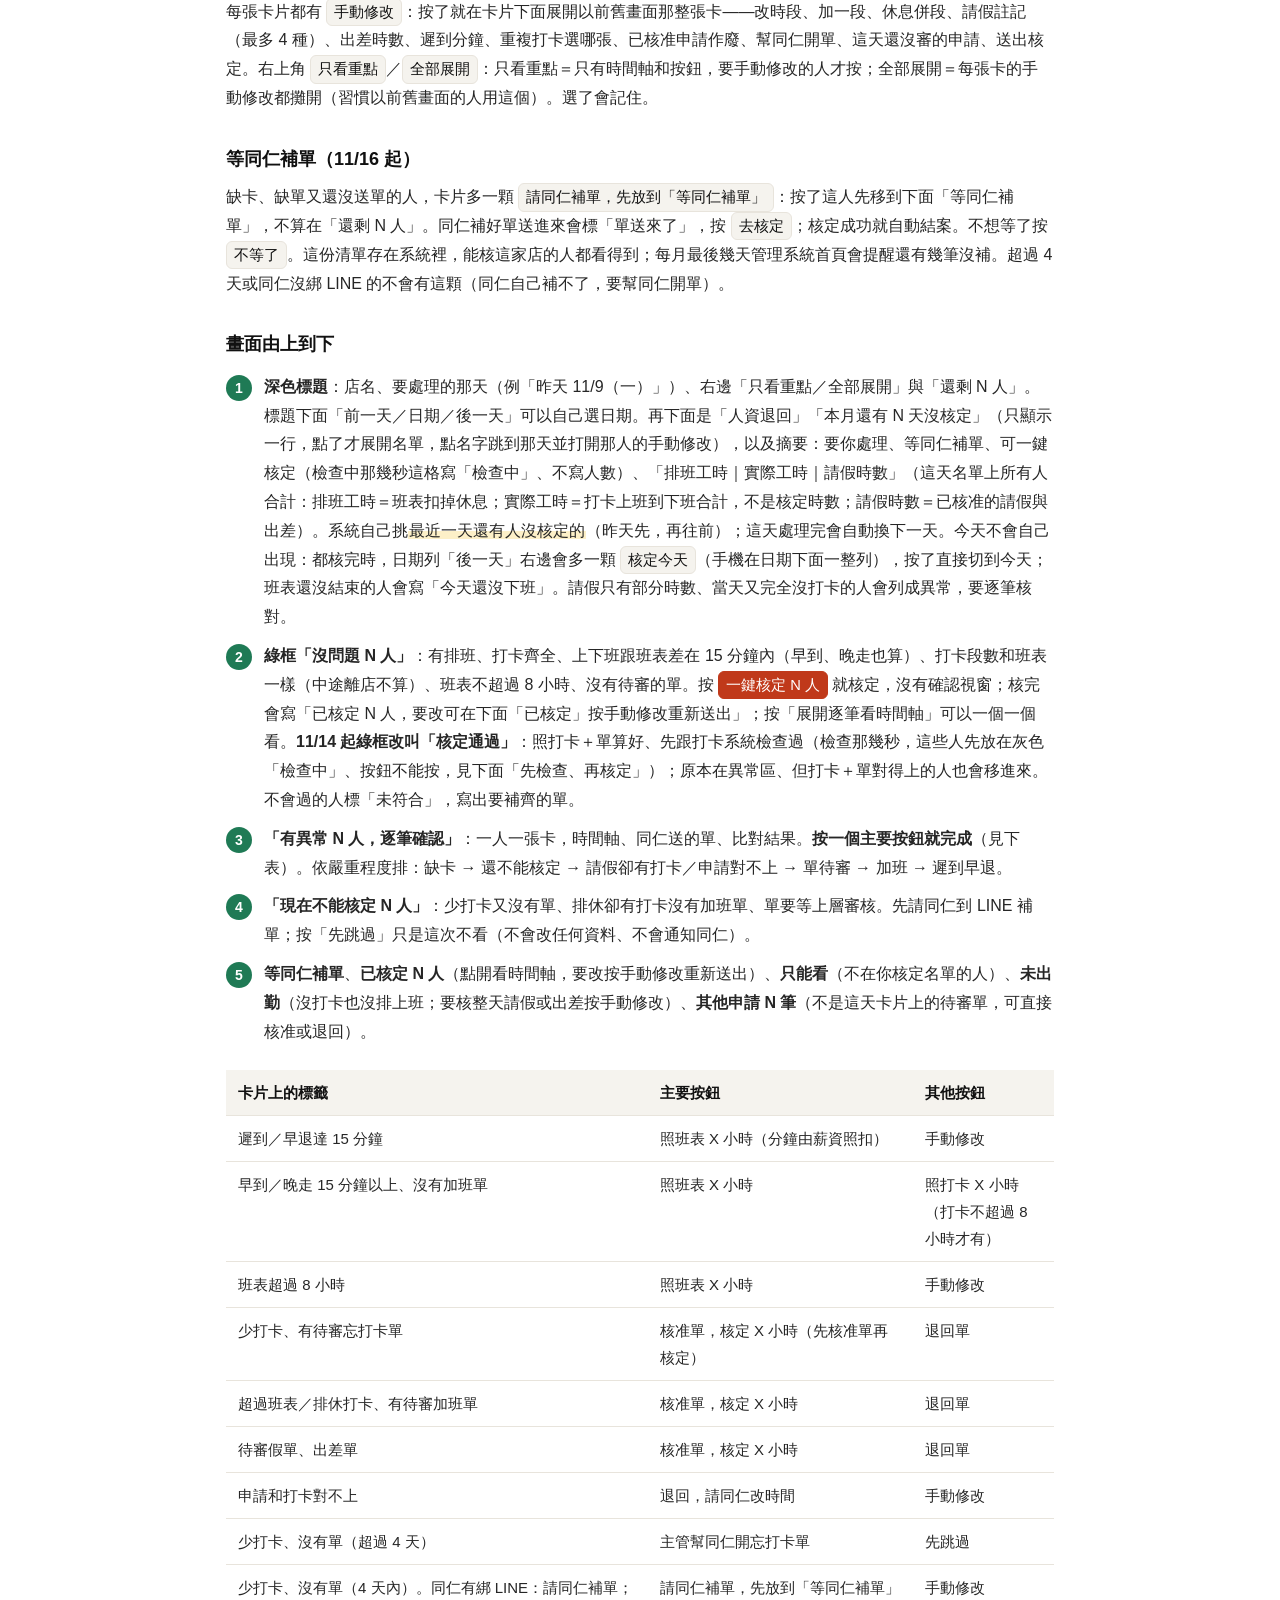
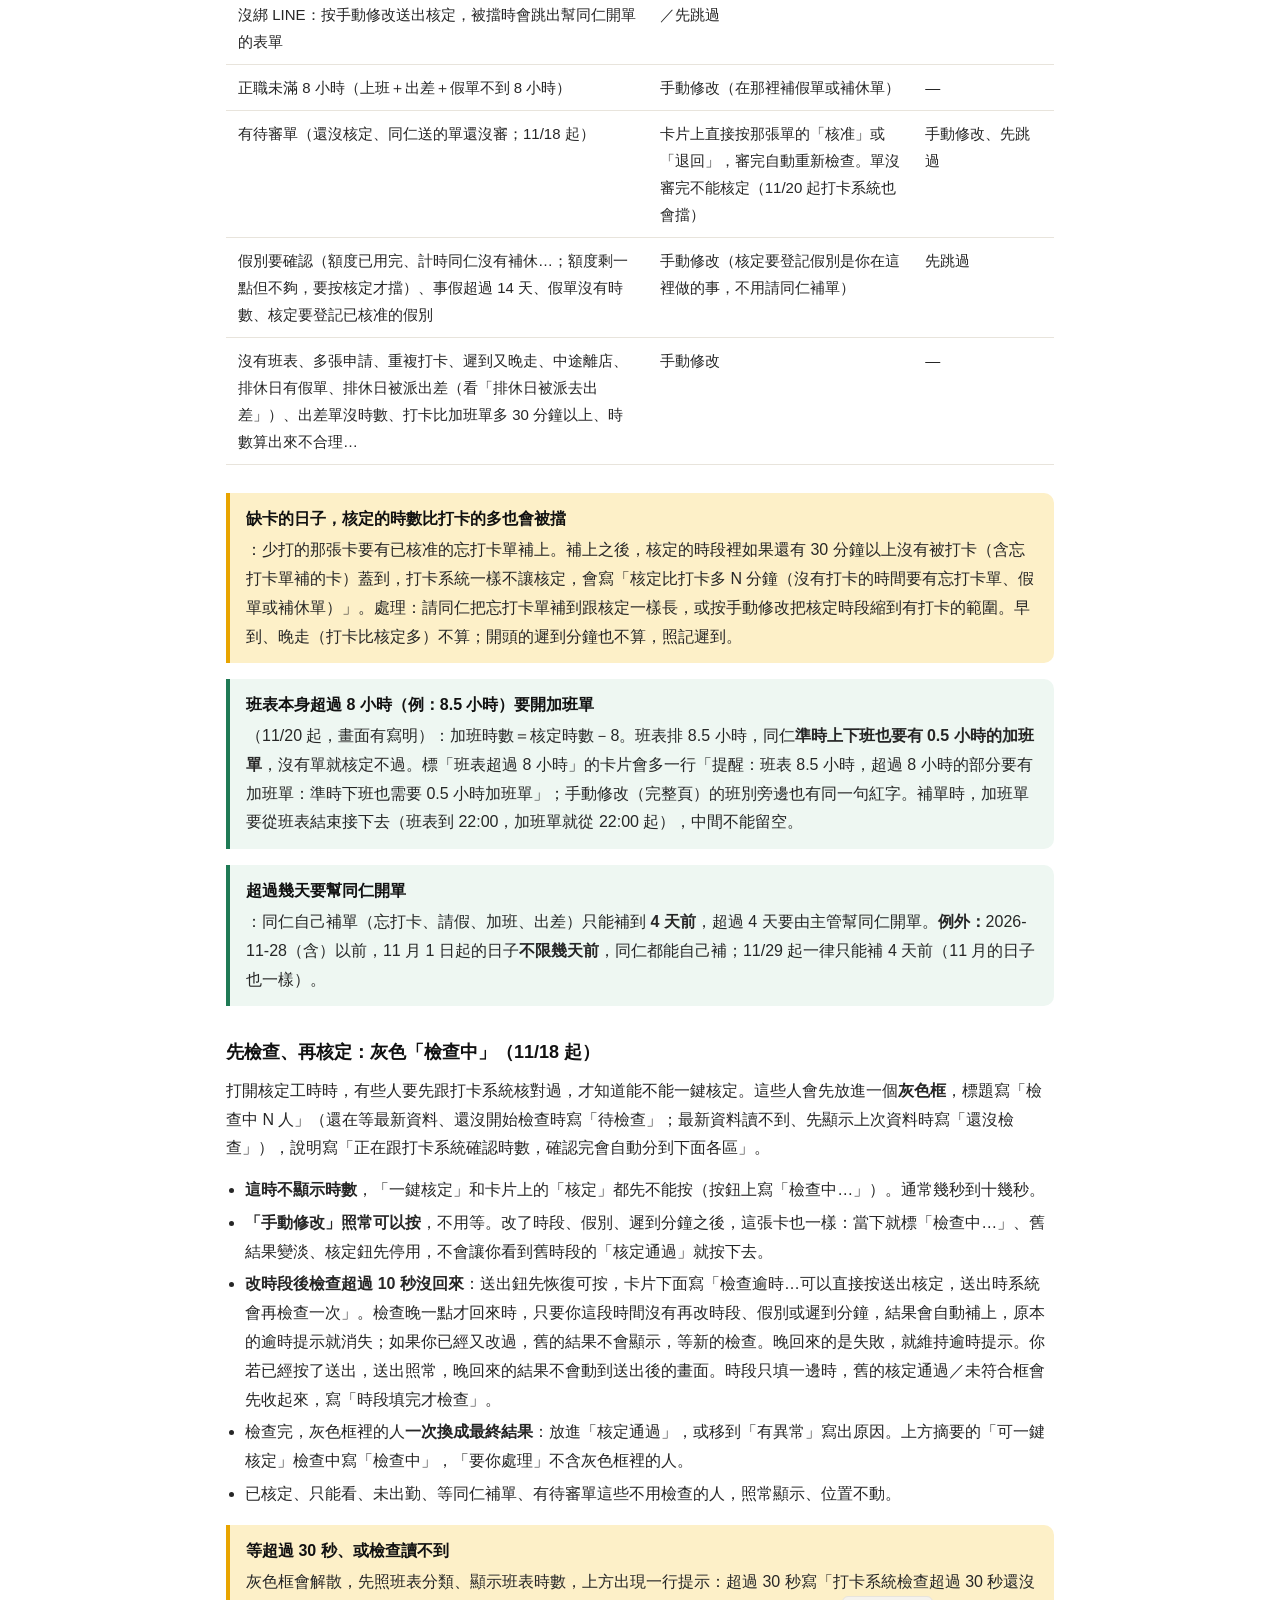
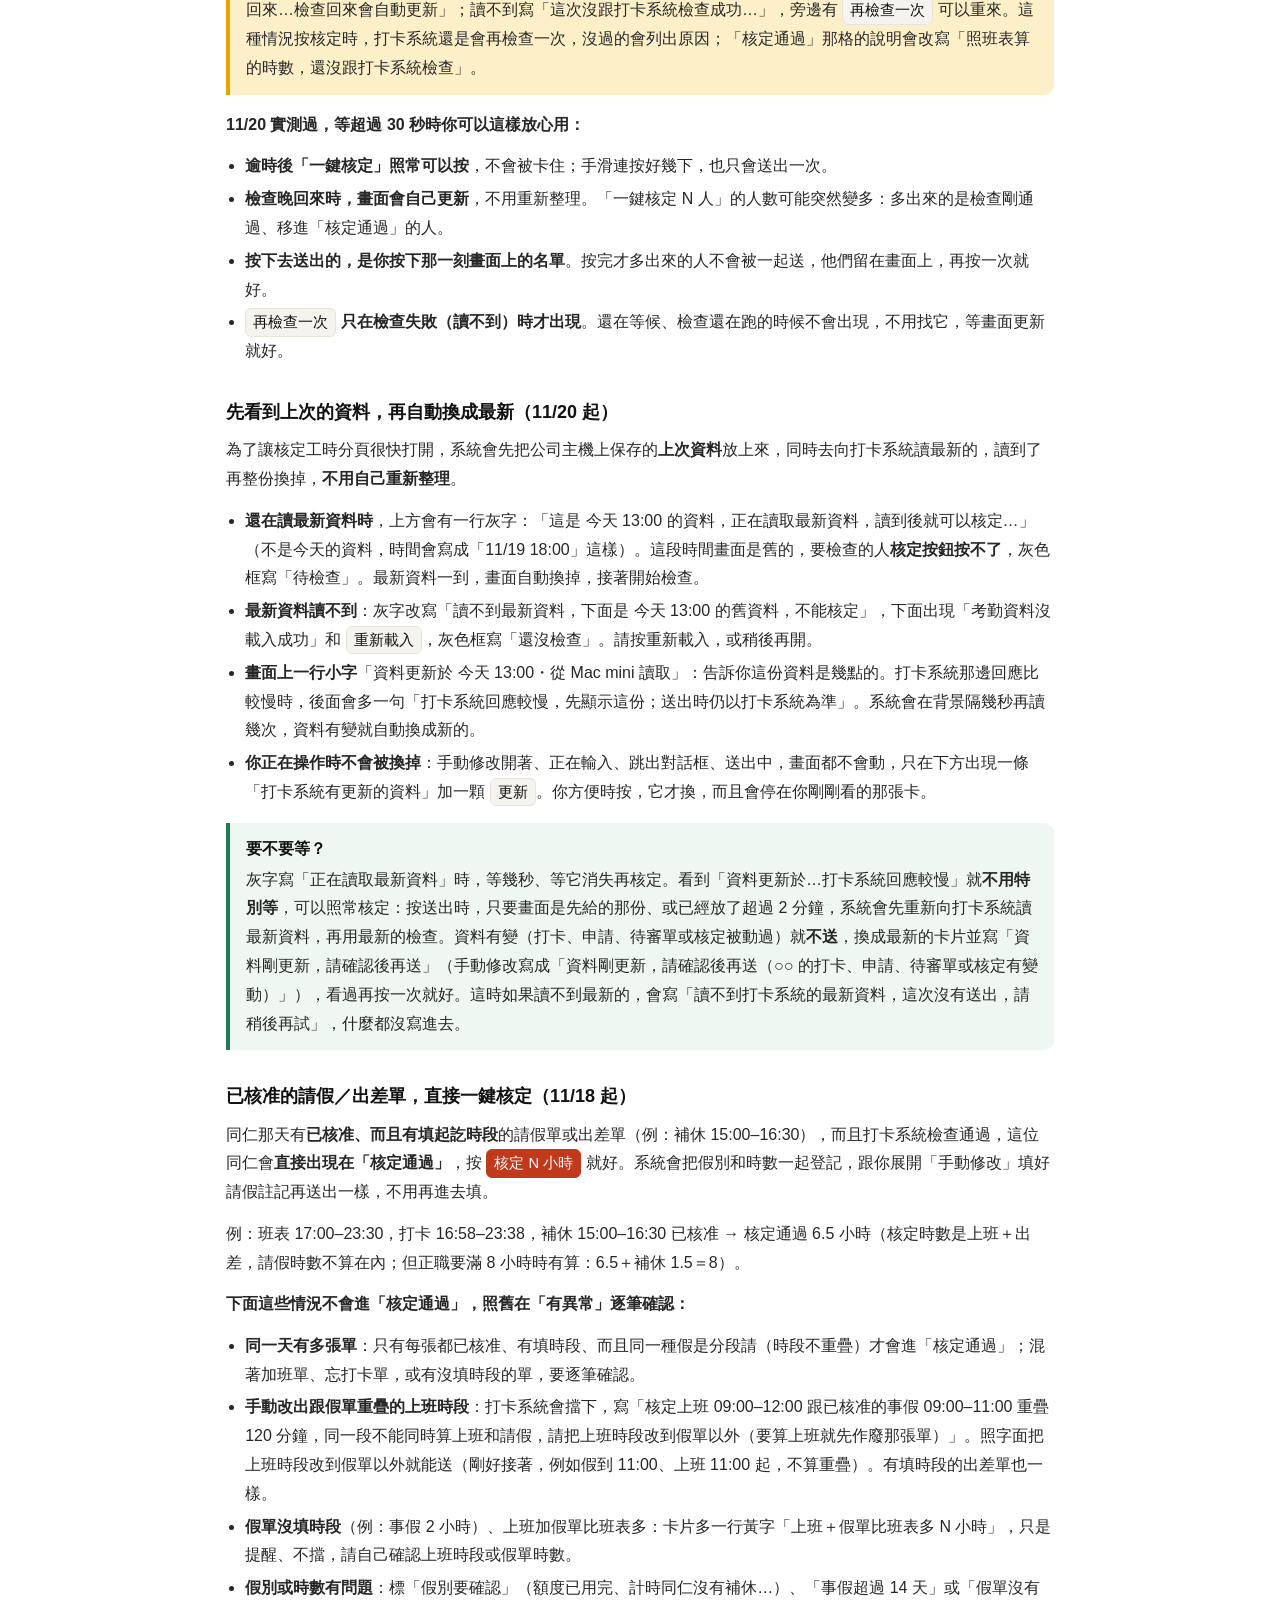
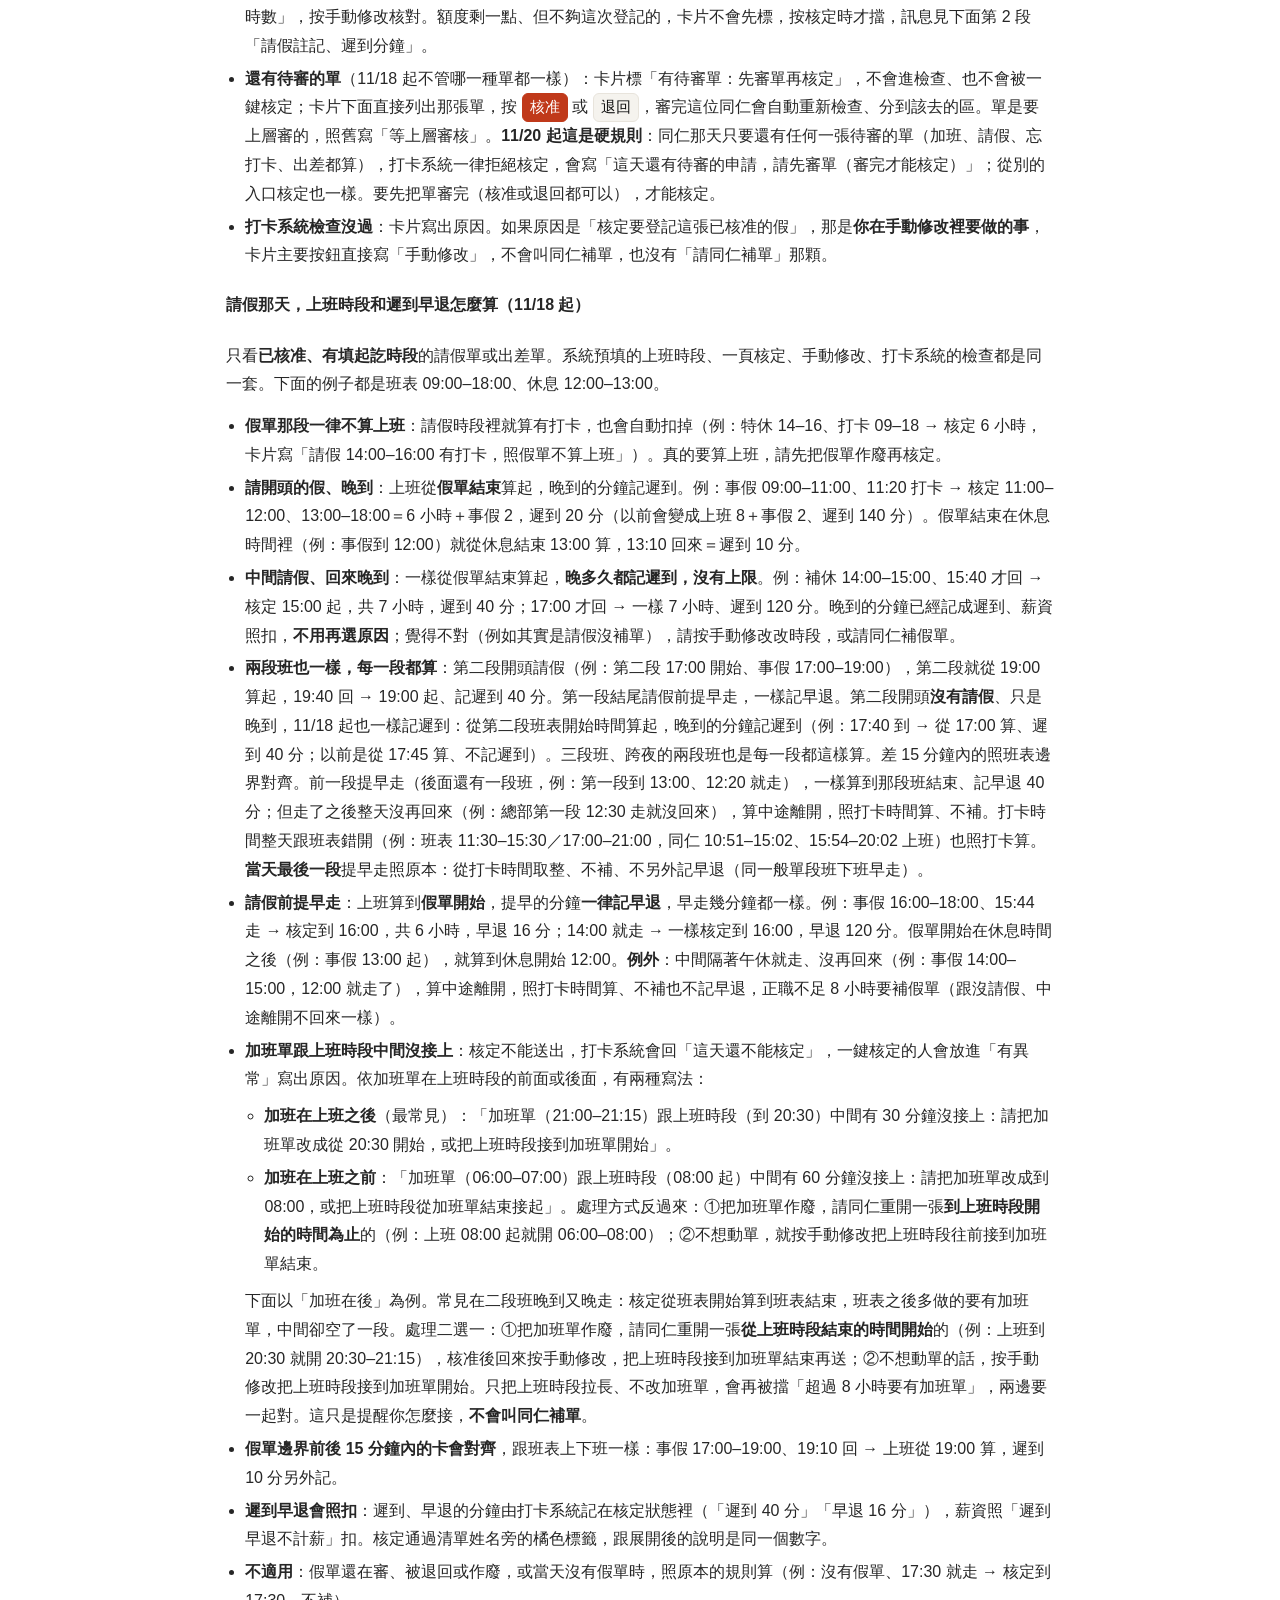
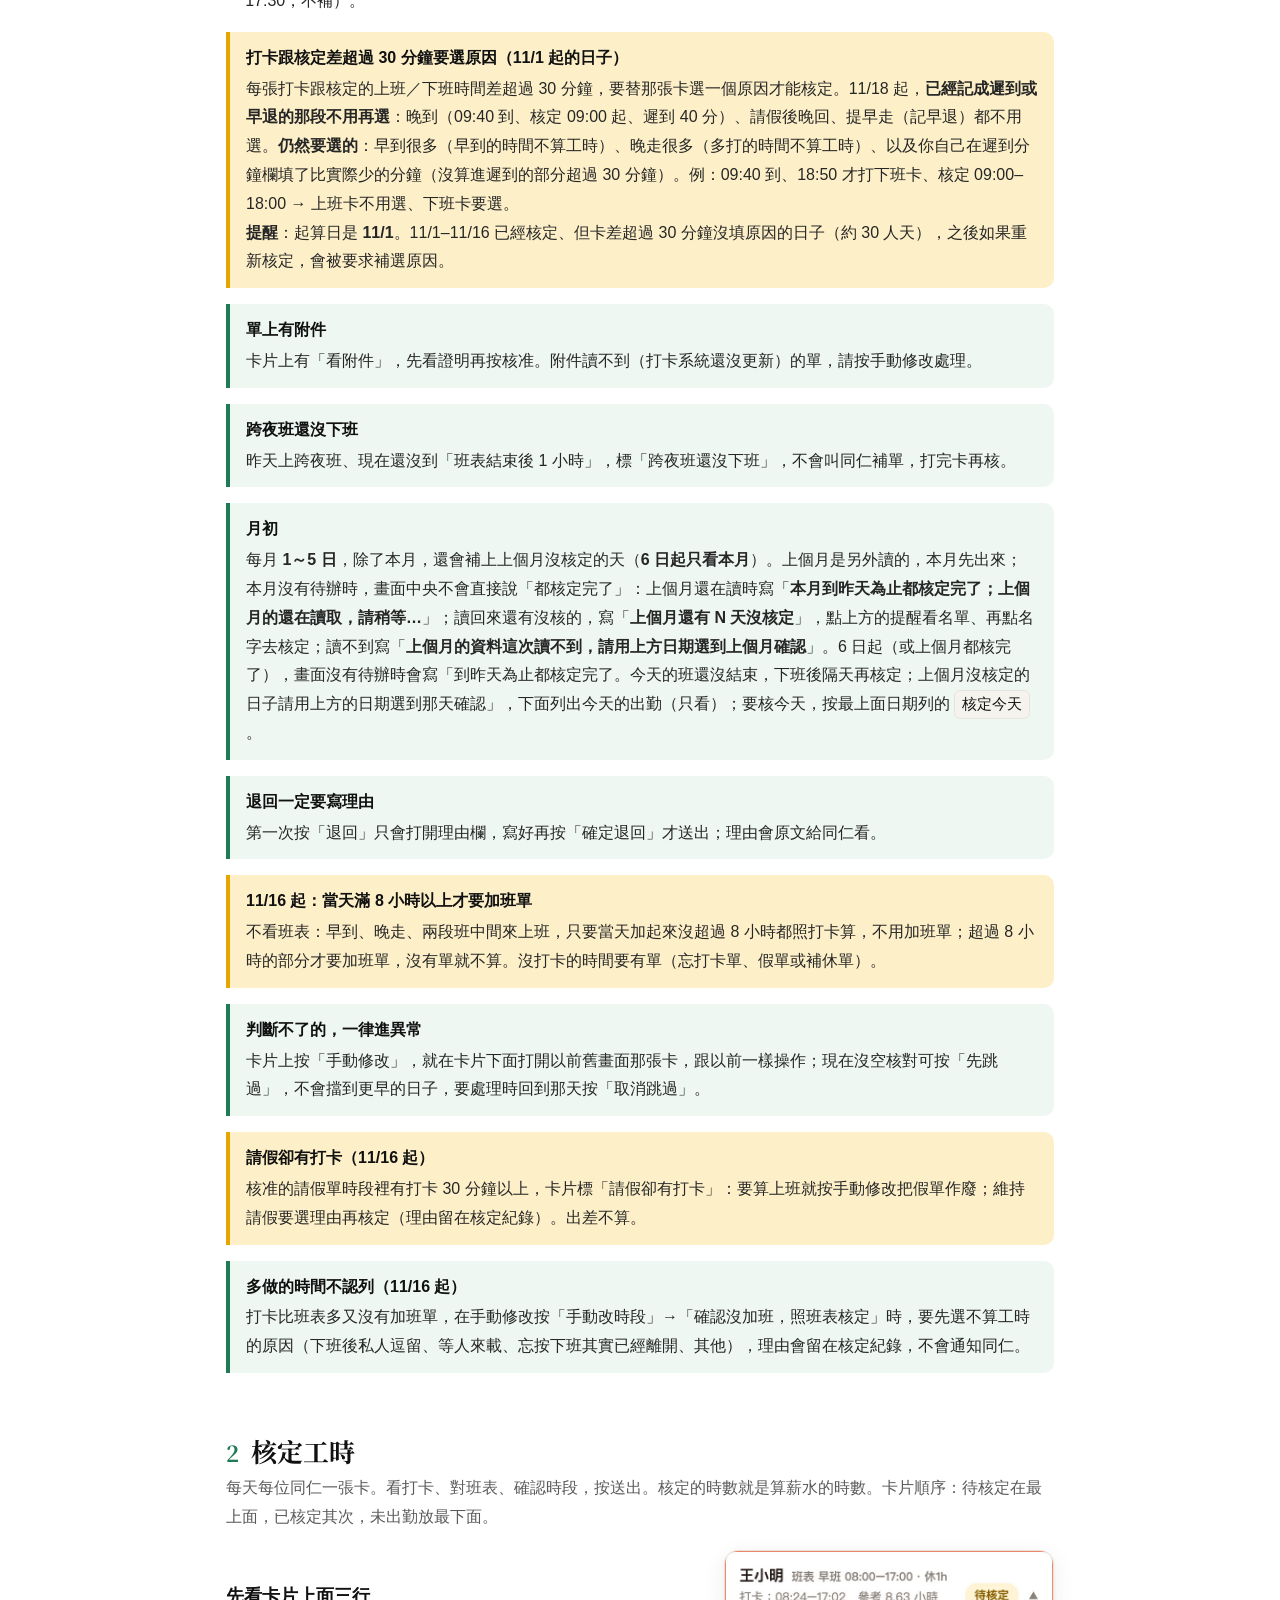
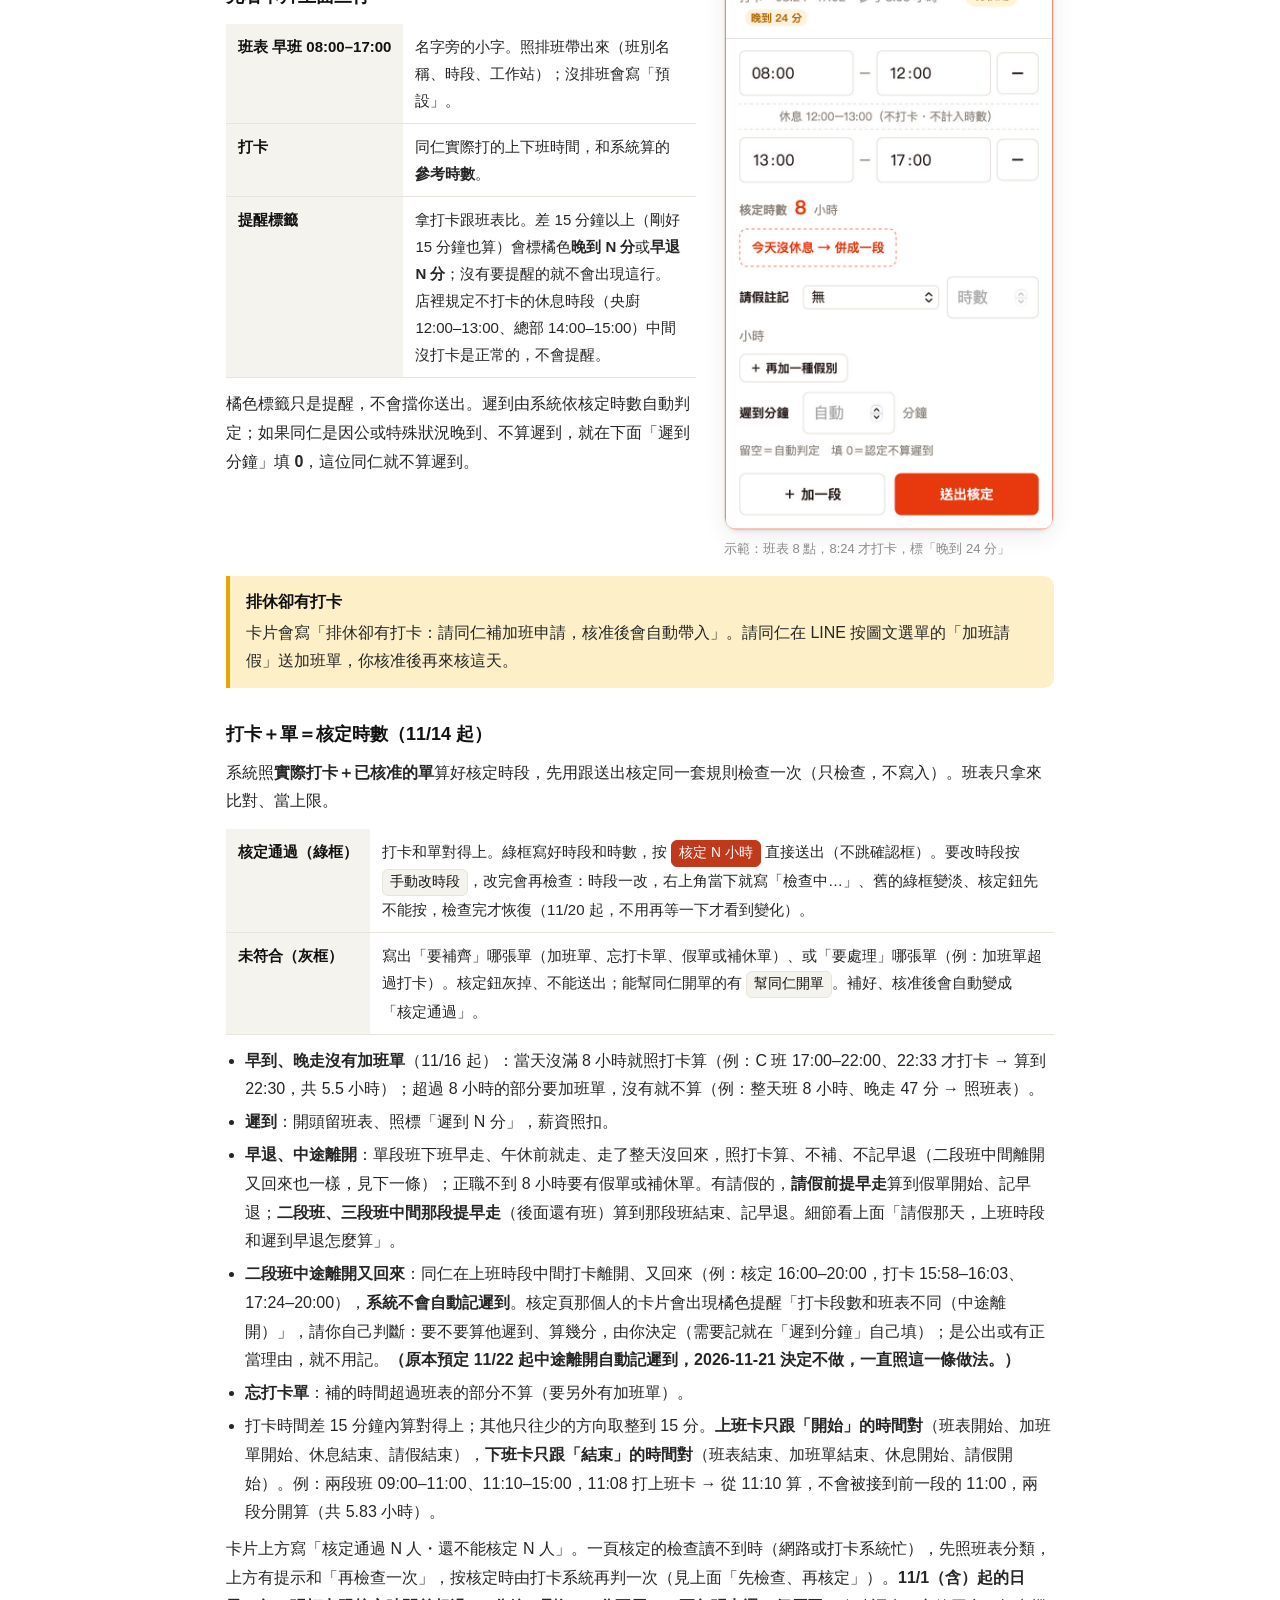
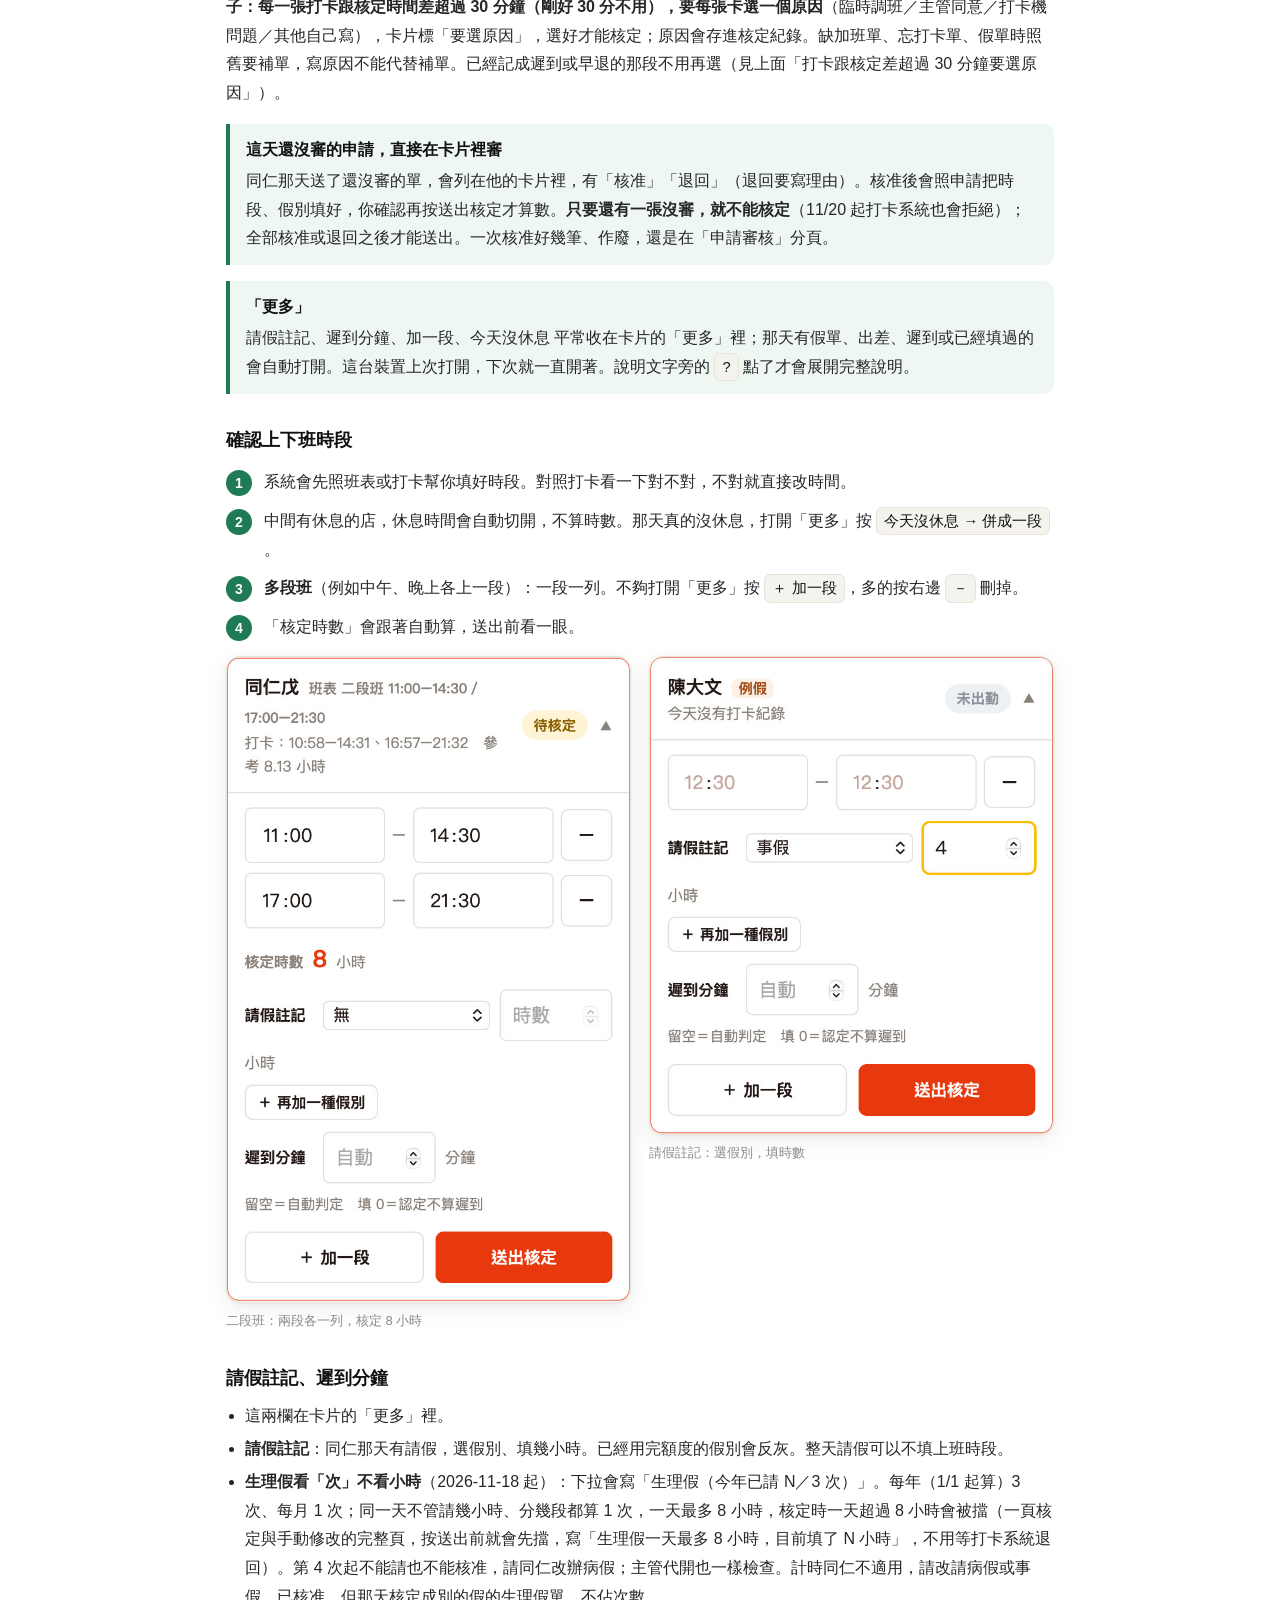
==== commit cc5d817e: "發布 mala-store-ops bdb7378：#354 先讀到自己的寫入（資料更新中自動等待）、#356 寫回卡住提示、手冊補排休日出差（#357、#360） Co-Authored-By: C" ====
--- a/duty-guide.html
+++ b/duty-guide.html
@@ -217,7 +217,7 @@
     <tr><td>正職未滿 8 小時（上班＋出差＋假單不到 8 小時）</td><td>手動修改（在那裡補假單或補休單）</td><td>—</td></tr>
     <tr><td>有待審單（還沒核定、同仁送的單還沒審；11/18 起）</td><td>卡片上直接按那張單的「核准」或「退回」，審完自動重新檢查。單沒審完不能核定（11/20 起打卡系統也會擋）</td><td>手動修改、先跳過</td></tr>
     <tr><td>假別要確認（額度已用完、計時同仁沒有補休…；額度剩一點但不夠，要按核定才擋）、事假超過 14 天、假單沒有時數、核定要登記已核准的假別</td><td>手動修改（核定要登記假別是你在這裡做的事，不用請同仁補單）</td><td>先跳過</td></tr>
-    <tr><td>沒有班表、多張申請、重複打卡、遲到又晚走、中途離店、排休日有假單、出差單沒時數、打卡比加班單多 30 分鐘以上、時數算出來不合理…</td><td>手動修改</td><td>—</td></tr>
+    <tr><td>沒有班表、多張申請、重複打卡、遲到又晚走、中途離店、排休日有假單、排休日被派出差（看「排休日被派去出差」）、出差單沒時數、打卡比加班單多 30 分鐘以上、時數算出來不合理…</td><td>手動修改</td><td>—</td></tr>
   </table></div>
   <div class="note warn"><b>缺卡的日子，核定的時數比打卡的多也會被擋</b>：少打的那張卡要有已核准的忘打卡單補上。補上之後，核定的時段裡如果還有 30 分鐘以上沒有被打卡（含忘打卡單補的卡）蓋到，打卡系統一樣不讓核定，會寫「核定比打卡多 N 分鐘（沒有打卡的時間要有忘打卡單、假單或補休單）」。處理：請同仁把忘打卡單補到跟核定一樣長，或按手動修改把核定時段縮到有打卡的範圍。早到、晚走（打卡比核定多）不算；開頭的遲到分鐘也不算，照記遲到。</div>
   <div class="note"><b>班表本身超過 8 小時（例：8.5 小時）要開加班單</b>（11/20 起，畫面有寫明）：加班時數＝核定時數－8。班表排 8.5 小時，同仁<b>準時上下班也要有 0.5 小時的加班單</b>，沒有單就核定不過。標「班表超過 8 小時」的卡片會多一行「提醒：班表 8.5 小時，超過 8 小時的部分要有加班單：準時下班也需要 0.5 小時加班單」；手動修改（完整頁）的班別旁邊也有同一句紅字。補單時，加班單要從班表結束接下去（班表到 22:00，加班單就從 22:00 起），中間不能留空。</div>
@@ -376,6 +376,16 @@
     <figure><img src="img/duty-guide/08-trip.jpg" alt="整天出差 8 小時"><figcaption>整天出差：核定 8 小時（上班 0＋出差 8）</figcaption></figure>
   </div>
 
+  <h3 id="trip-rest">排休日被派去出差：要兩張單（出差單＋加班單）</h3>
+  <p>班表上排休（休息日或例假）的那天，同仁被派去出差，沒有打卡（人在外面）。這種日子<b>要送兩張單</b>：</p>
+  <ul class="dots">
+    <li><b>出差單</b>：交代人在外面，所以沒有打卡。</li>
+    <li><b>加班單</b>：排休日的時數，要有核准的加班單才成立。<b>加班單的時數要跟當天要核定的時數對上</b>（出差時數也算在裡面）。出差 8 小時，加班單也要 8 小時；只寫 4 小時會核不過。</li>
+  </ul>
+  <p><b>兩張單都核准後</b>，到核定工時找到那一天，按 <span class="ui">手動修改</span>，<b>自己填出差時數</b>再送出。這種日子沒有一鍵核定，系統也不會幫你預填。整天出差那天，<b>上班時段留空、只填出差時數</b>；上班時段和出差時數都填，時數會加在一起（8＋8 變 16 小時）而核不過。</p>
+  <p><b>薪資只照當天核定的時數算一次</b>，不會因為有兩張單就算兩次。</p>
+  <div class="note"><b>例：</b>小明 12/6（日）班表排休，被派去外縣市出差一整天。小明在 LINE 送<b>出差單（8 小時）</b>和<b>加班單（8 小時）</b>；主管兩張都核准後，到核定工時 12/6 那一天按「手動修改」，上班時段留空、出差時數填 8，送出核定 8 小時。薪資算 8 小時一次。</div>
+
   <div class="row flip">
     <figure><img src="img/duty-guide/06-open.jpg" alt="紅色提醒：有打卡段還沒打下班卡"><figcaption>紅色提醒：只有上班卡，下班那格是「？」</figcaption></figure>
     <div>
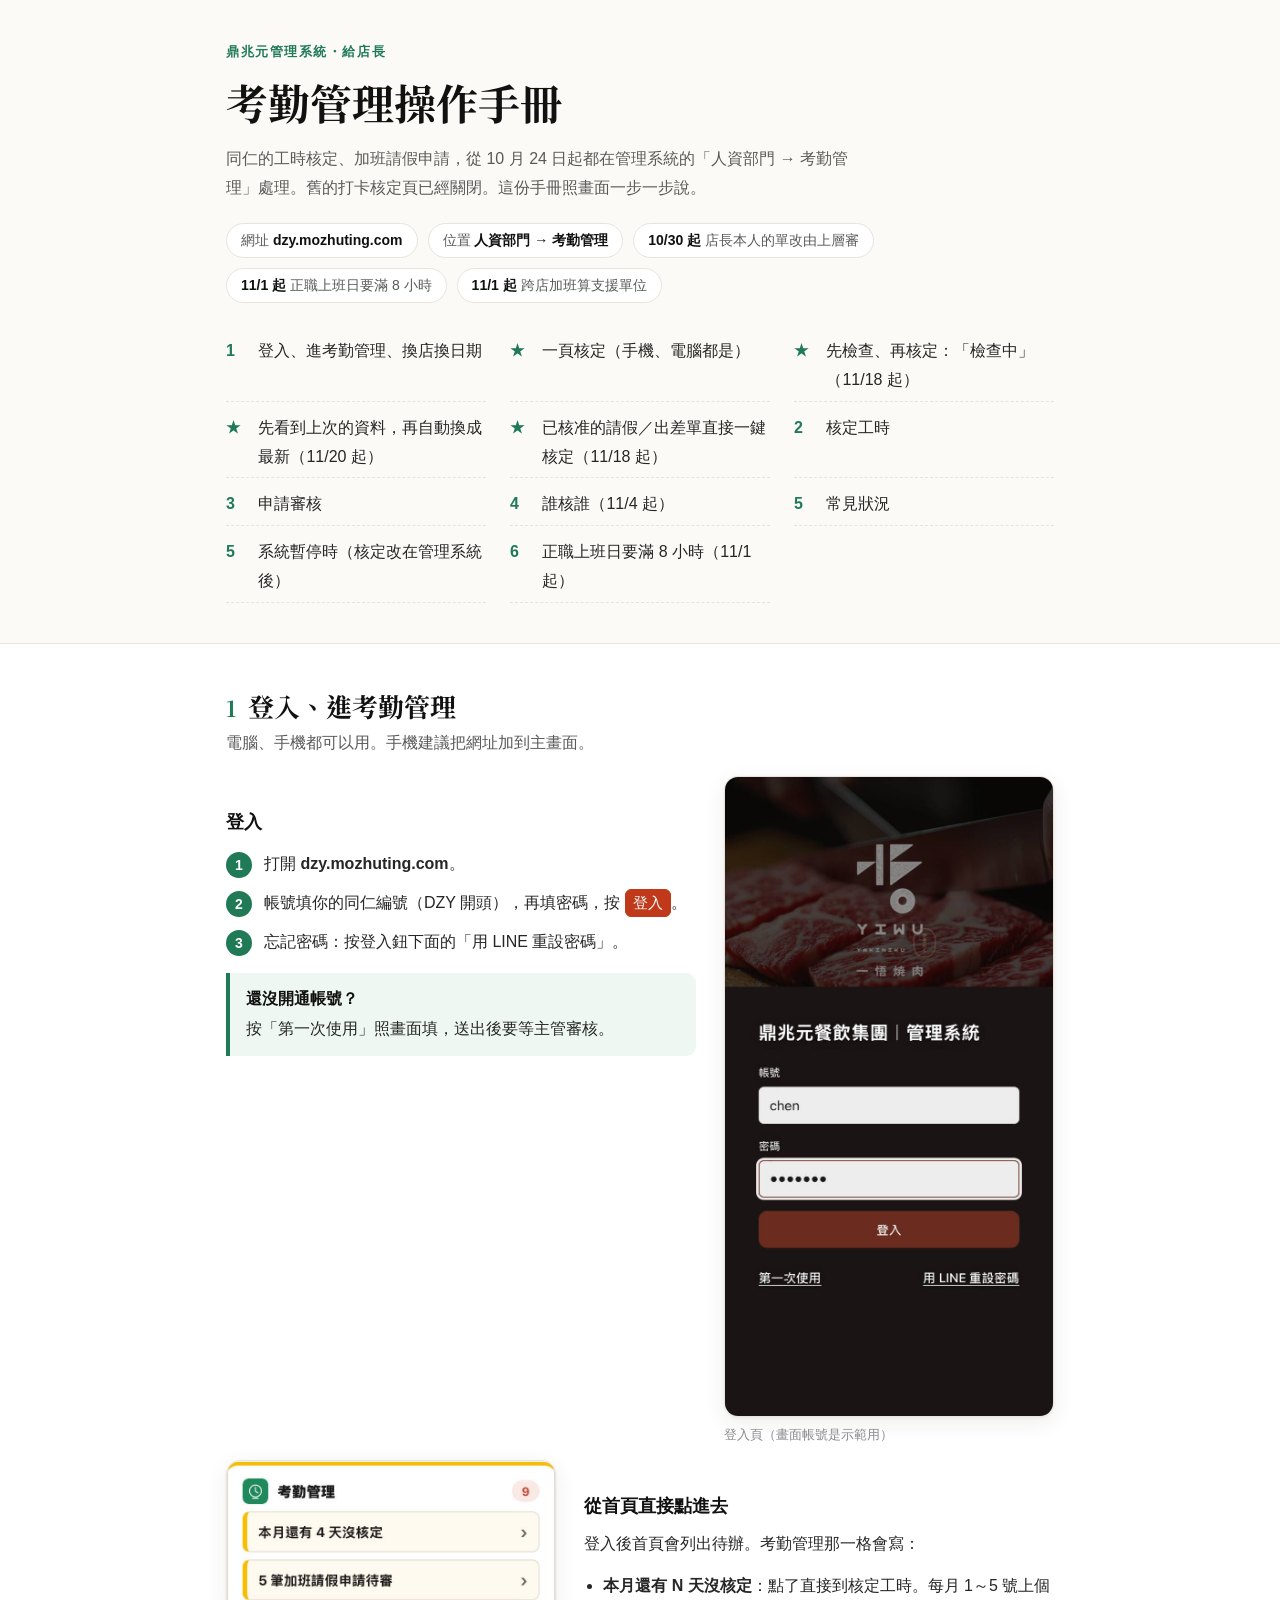
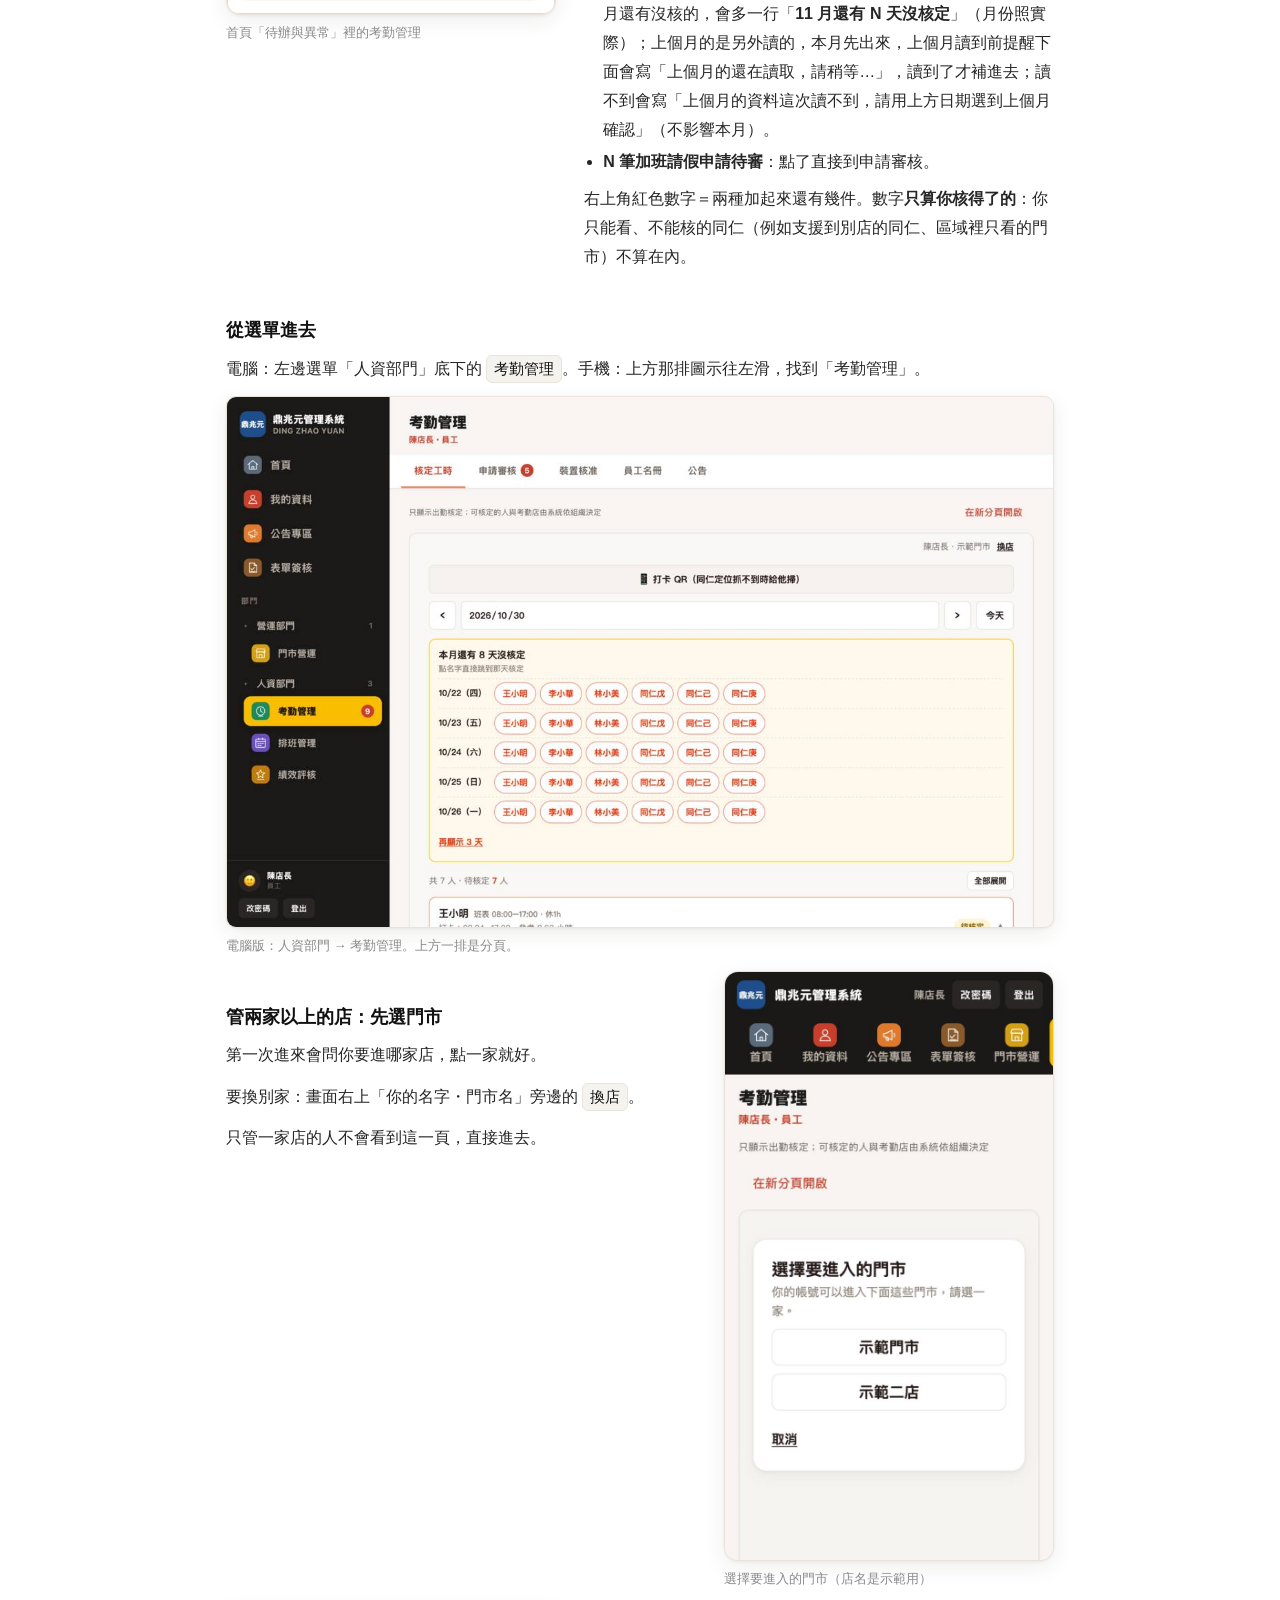
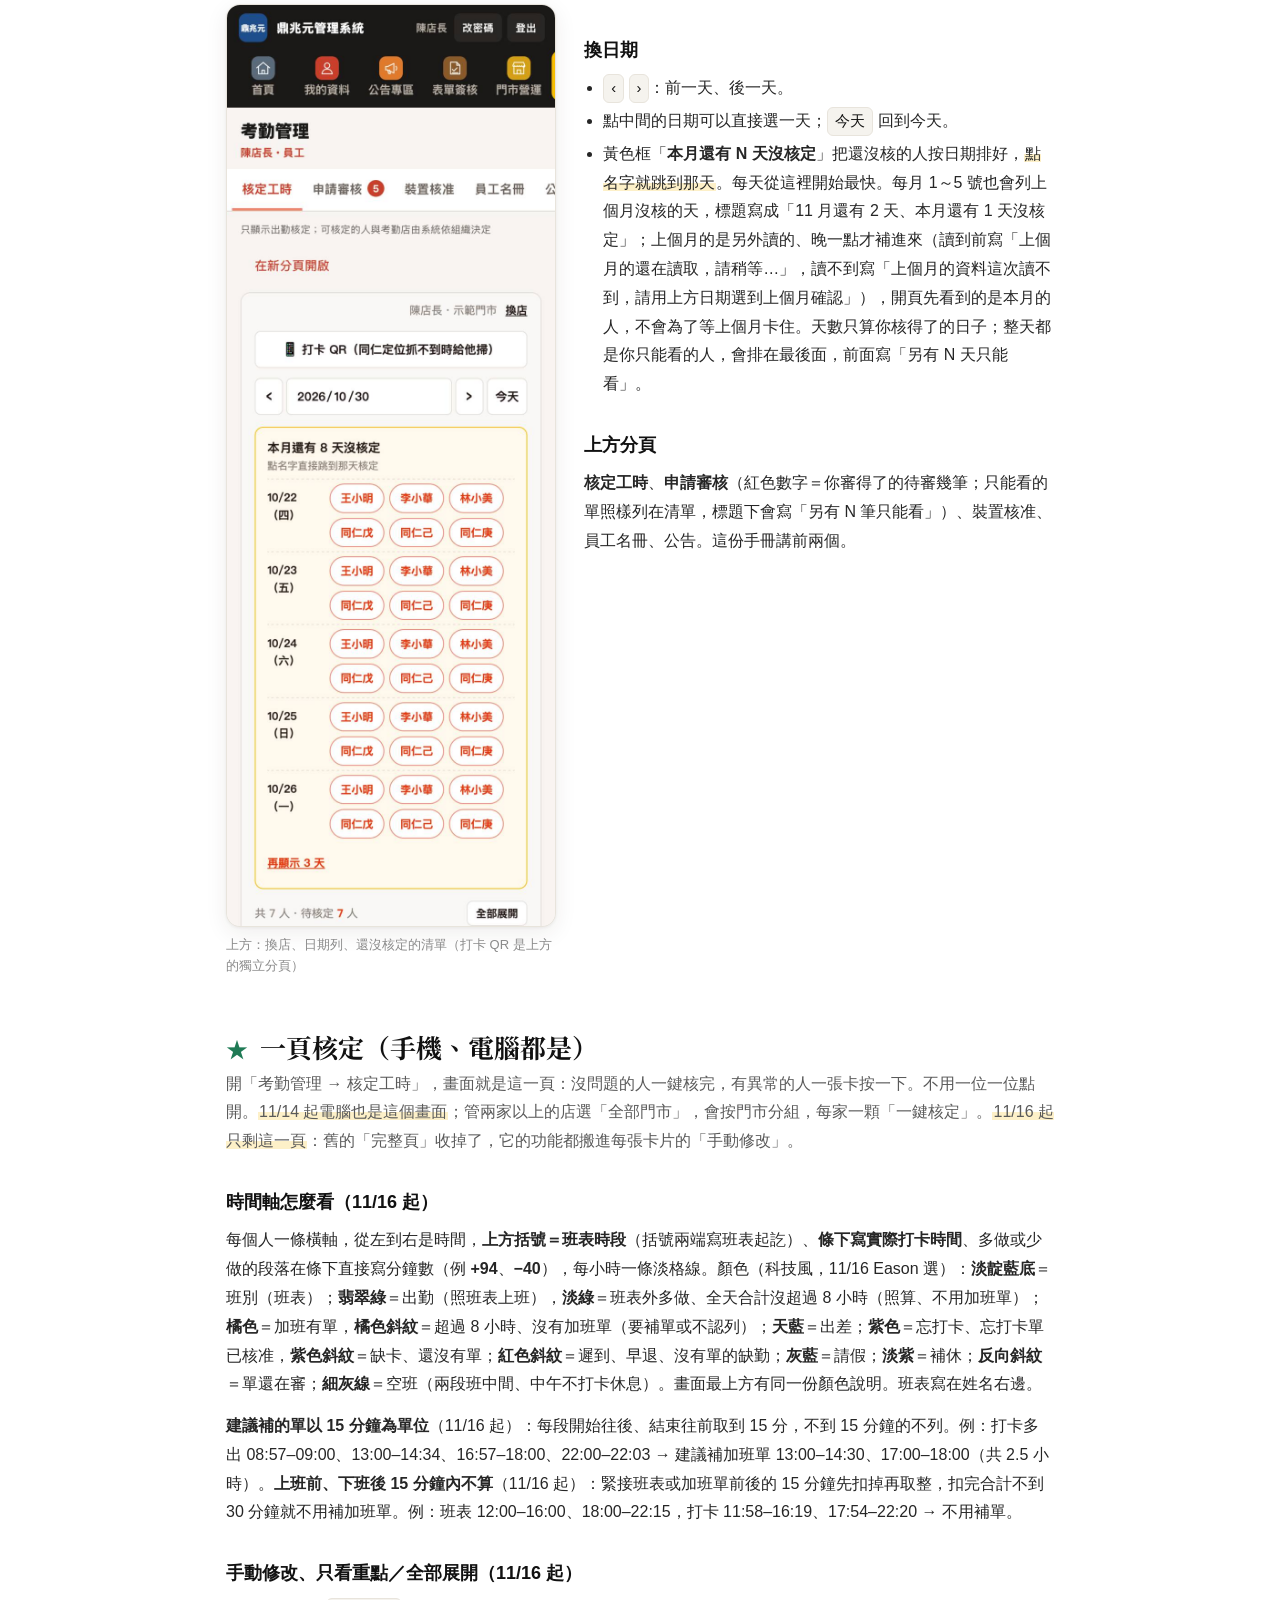
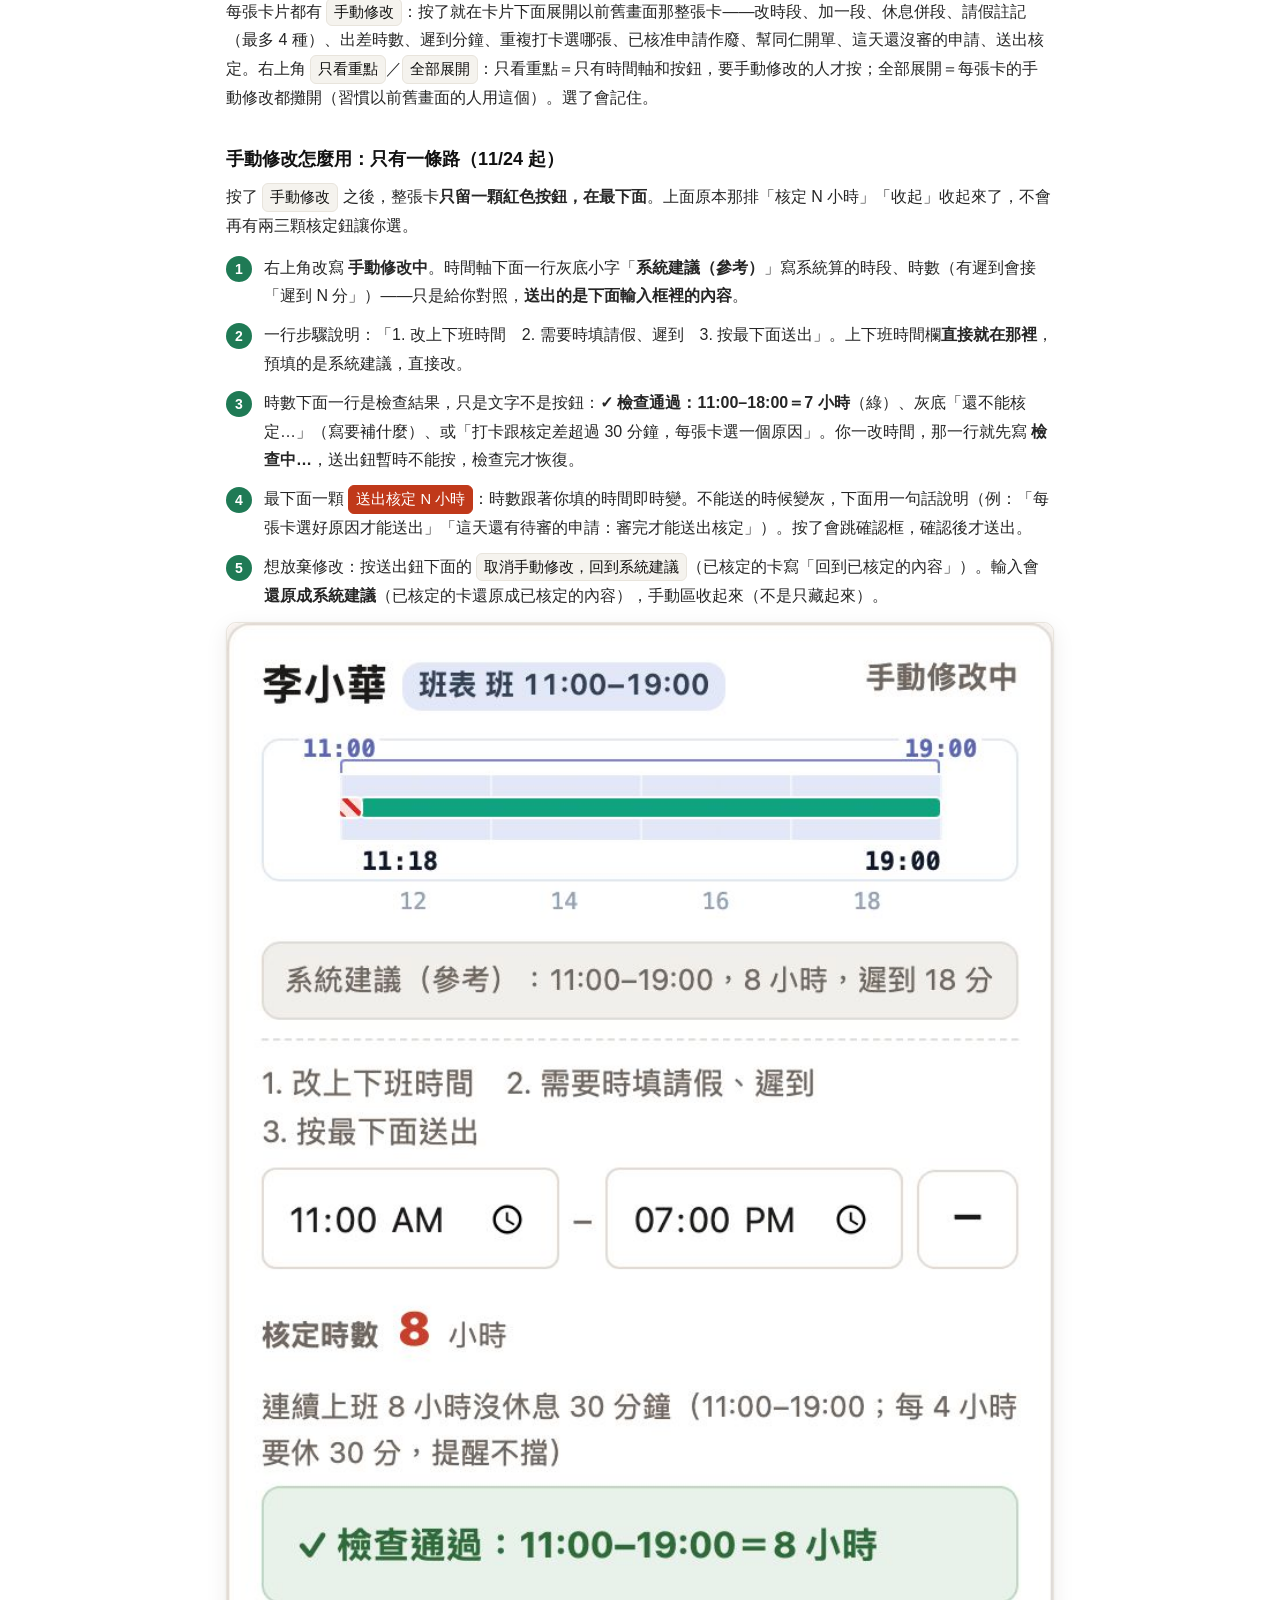
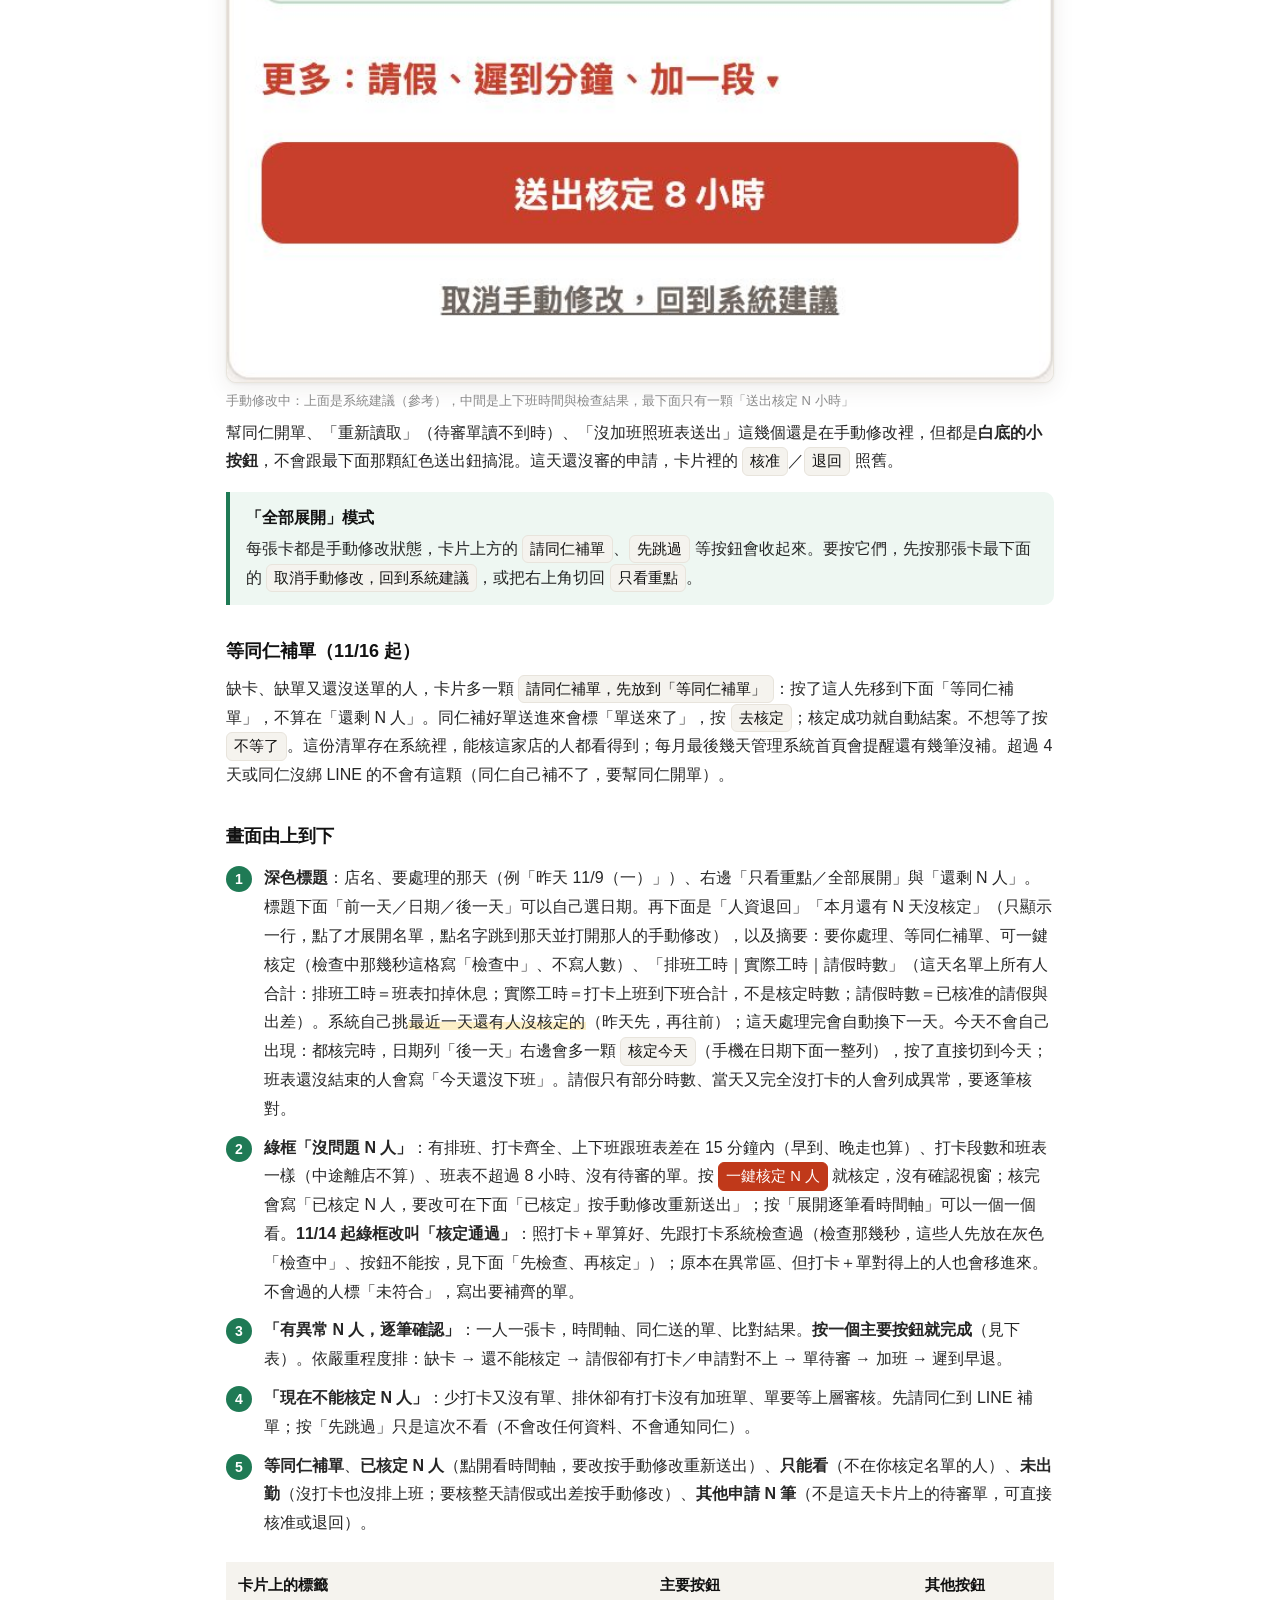
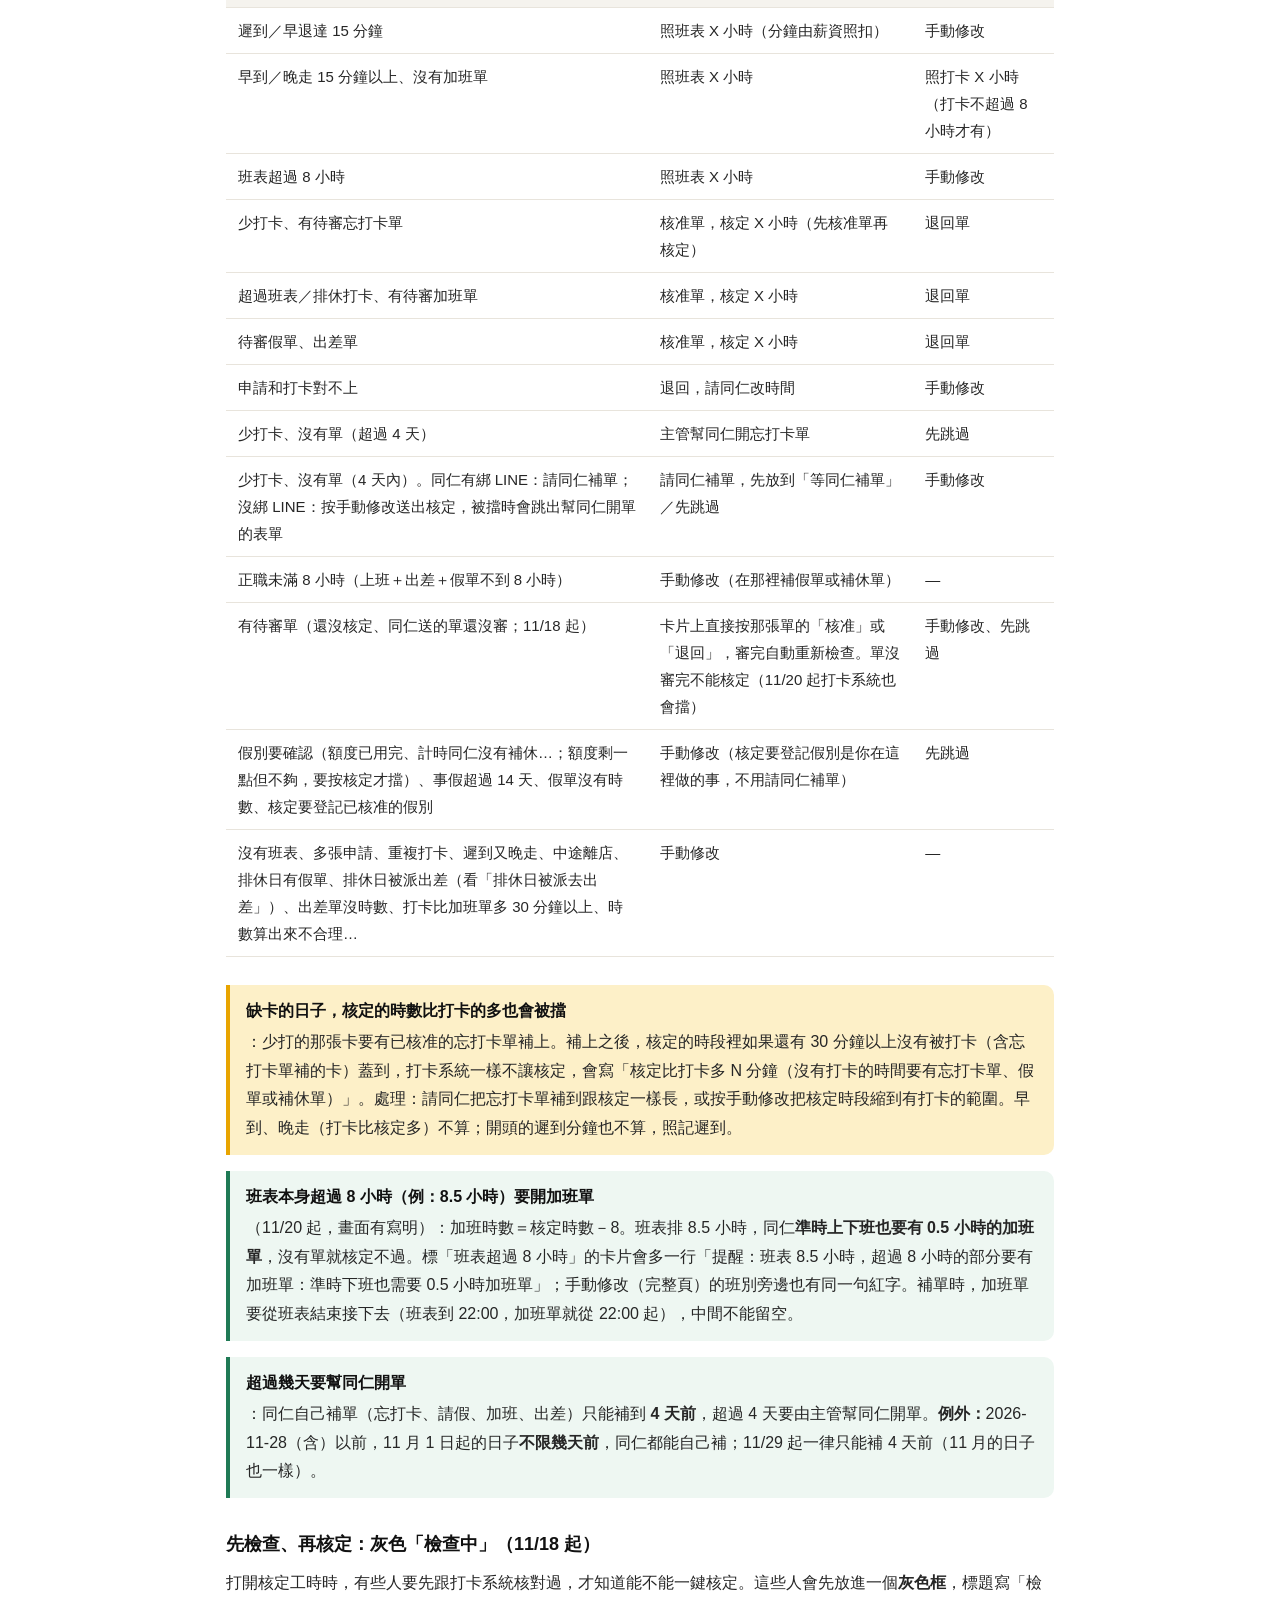
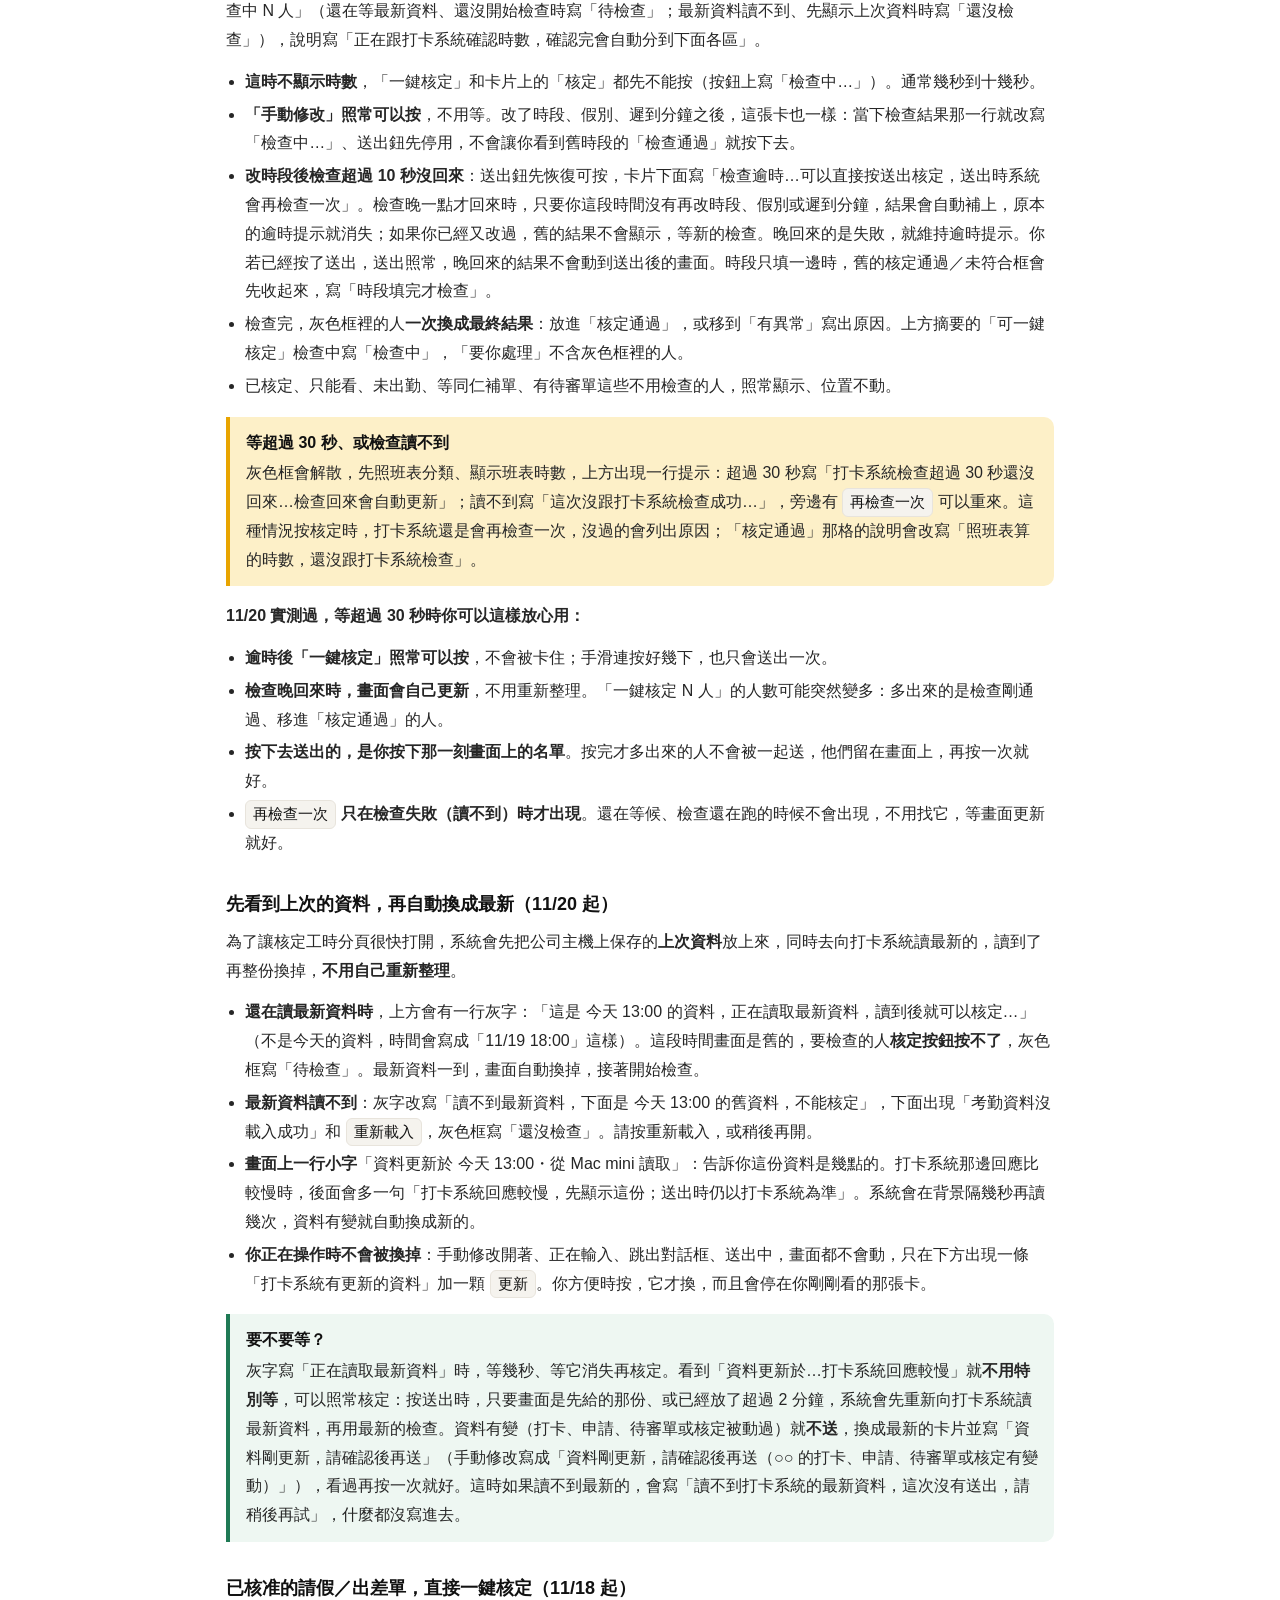
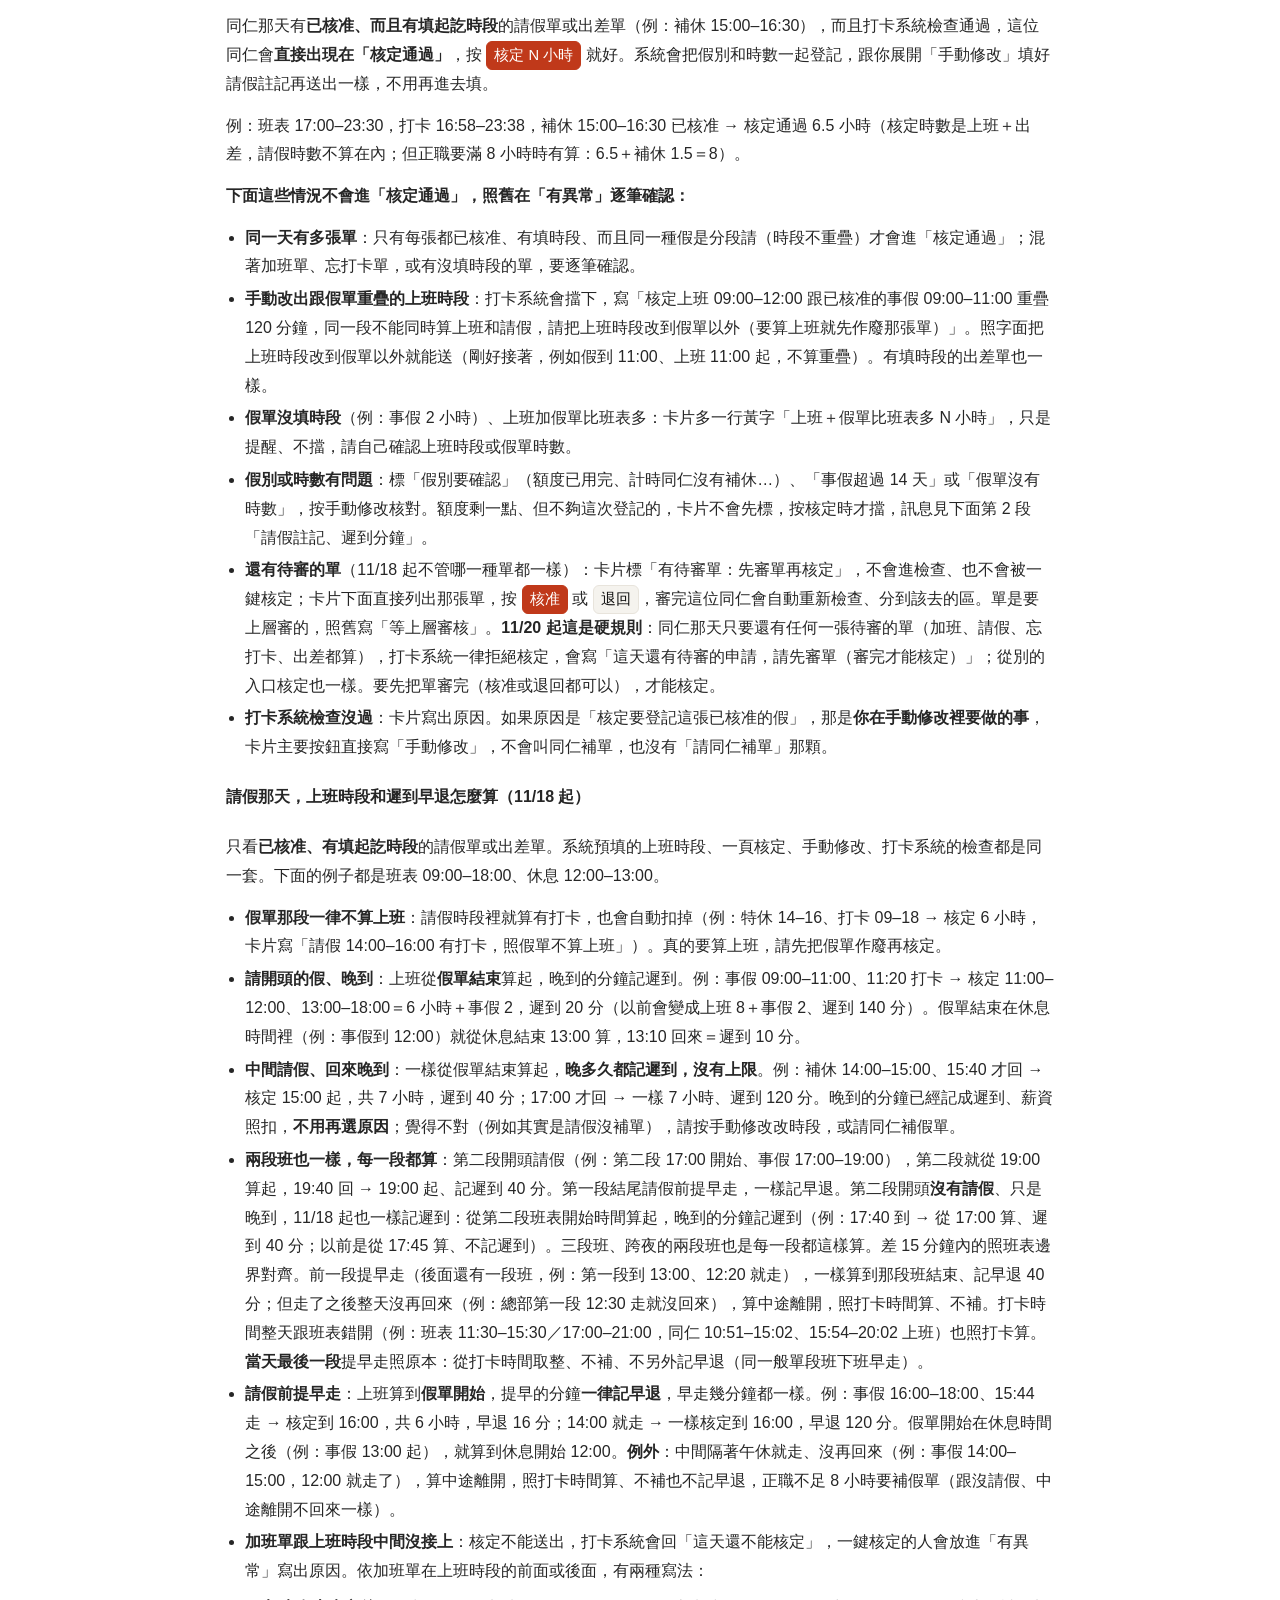
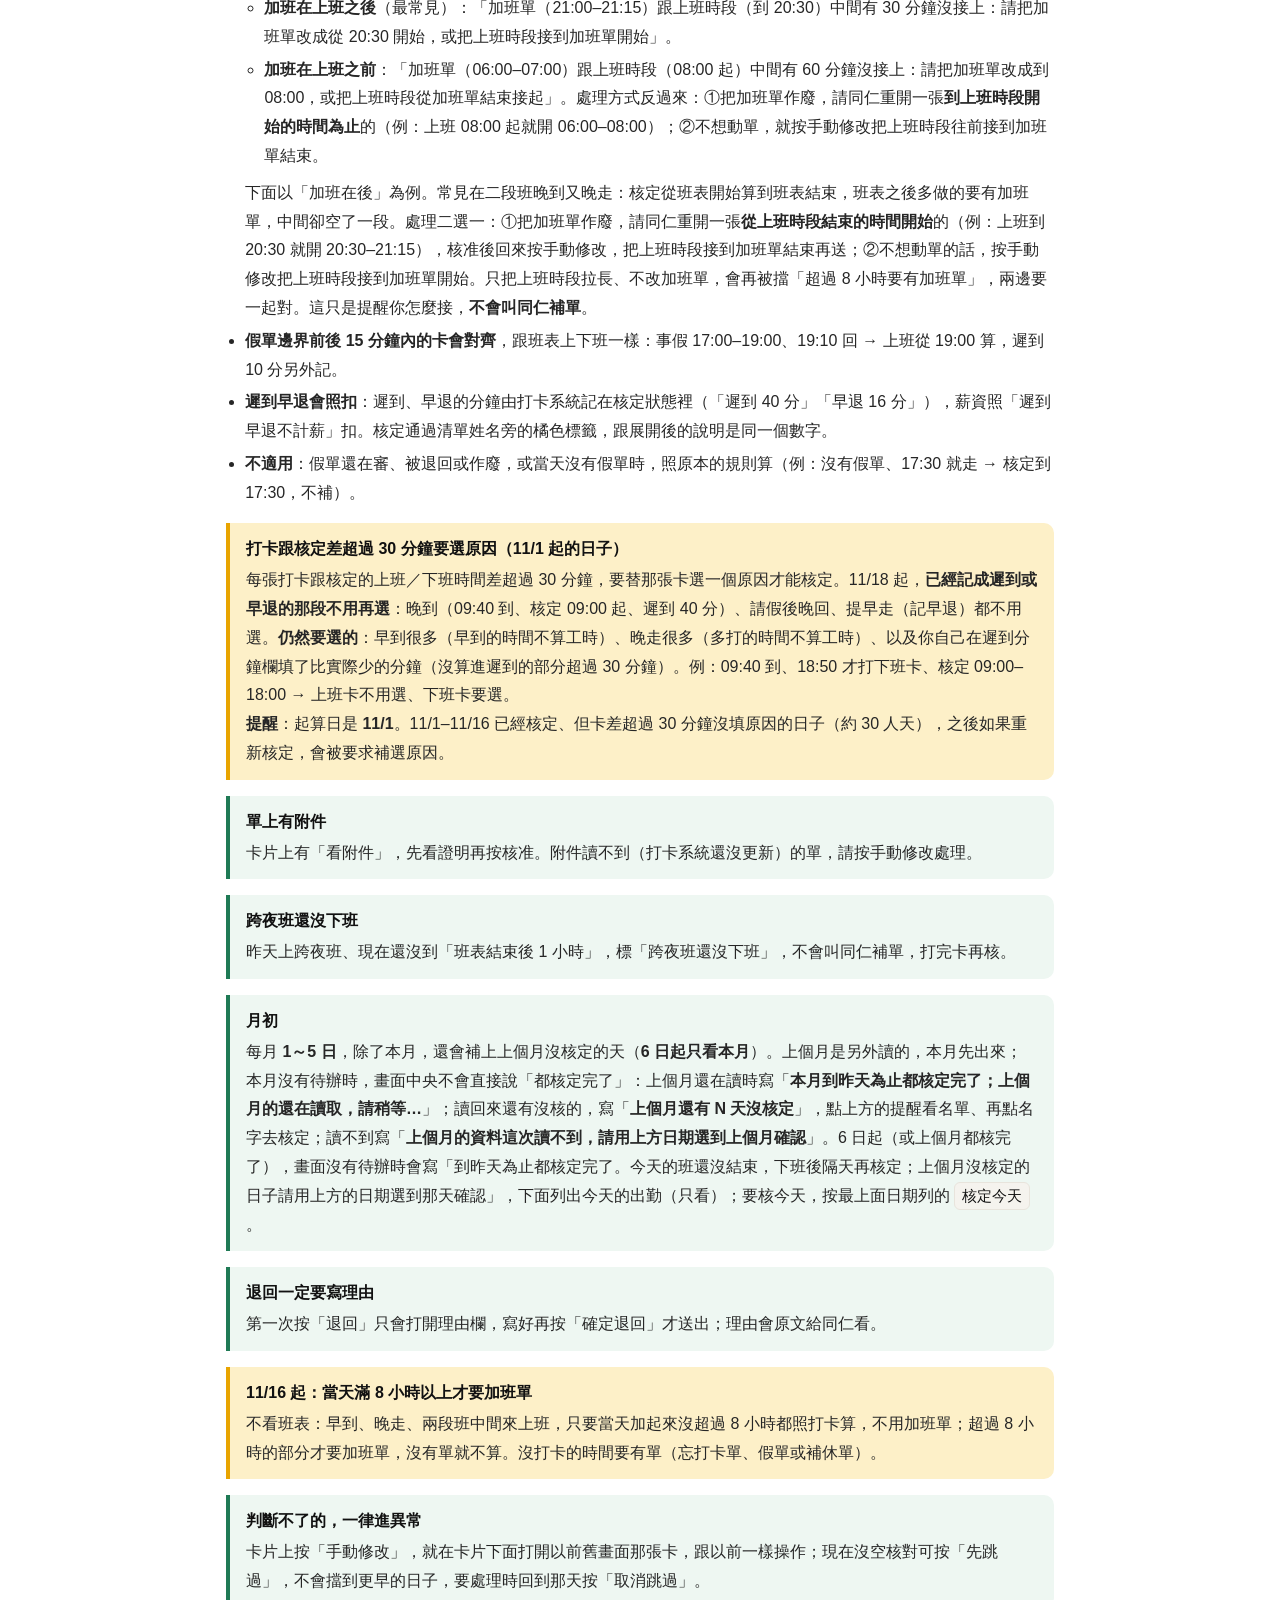
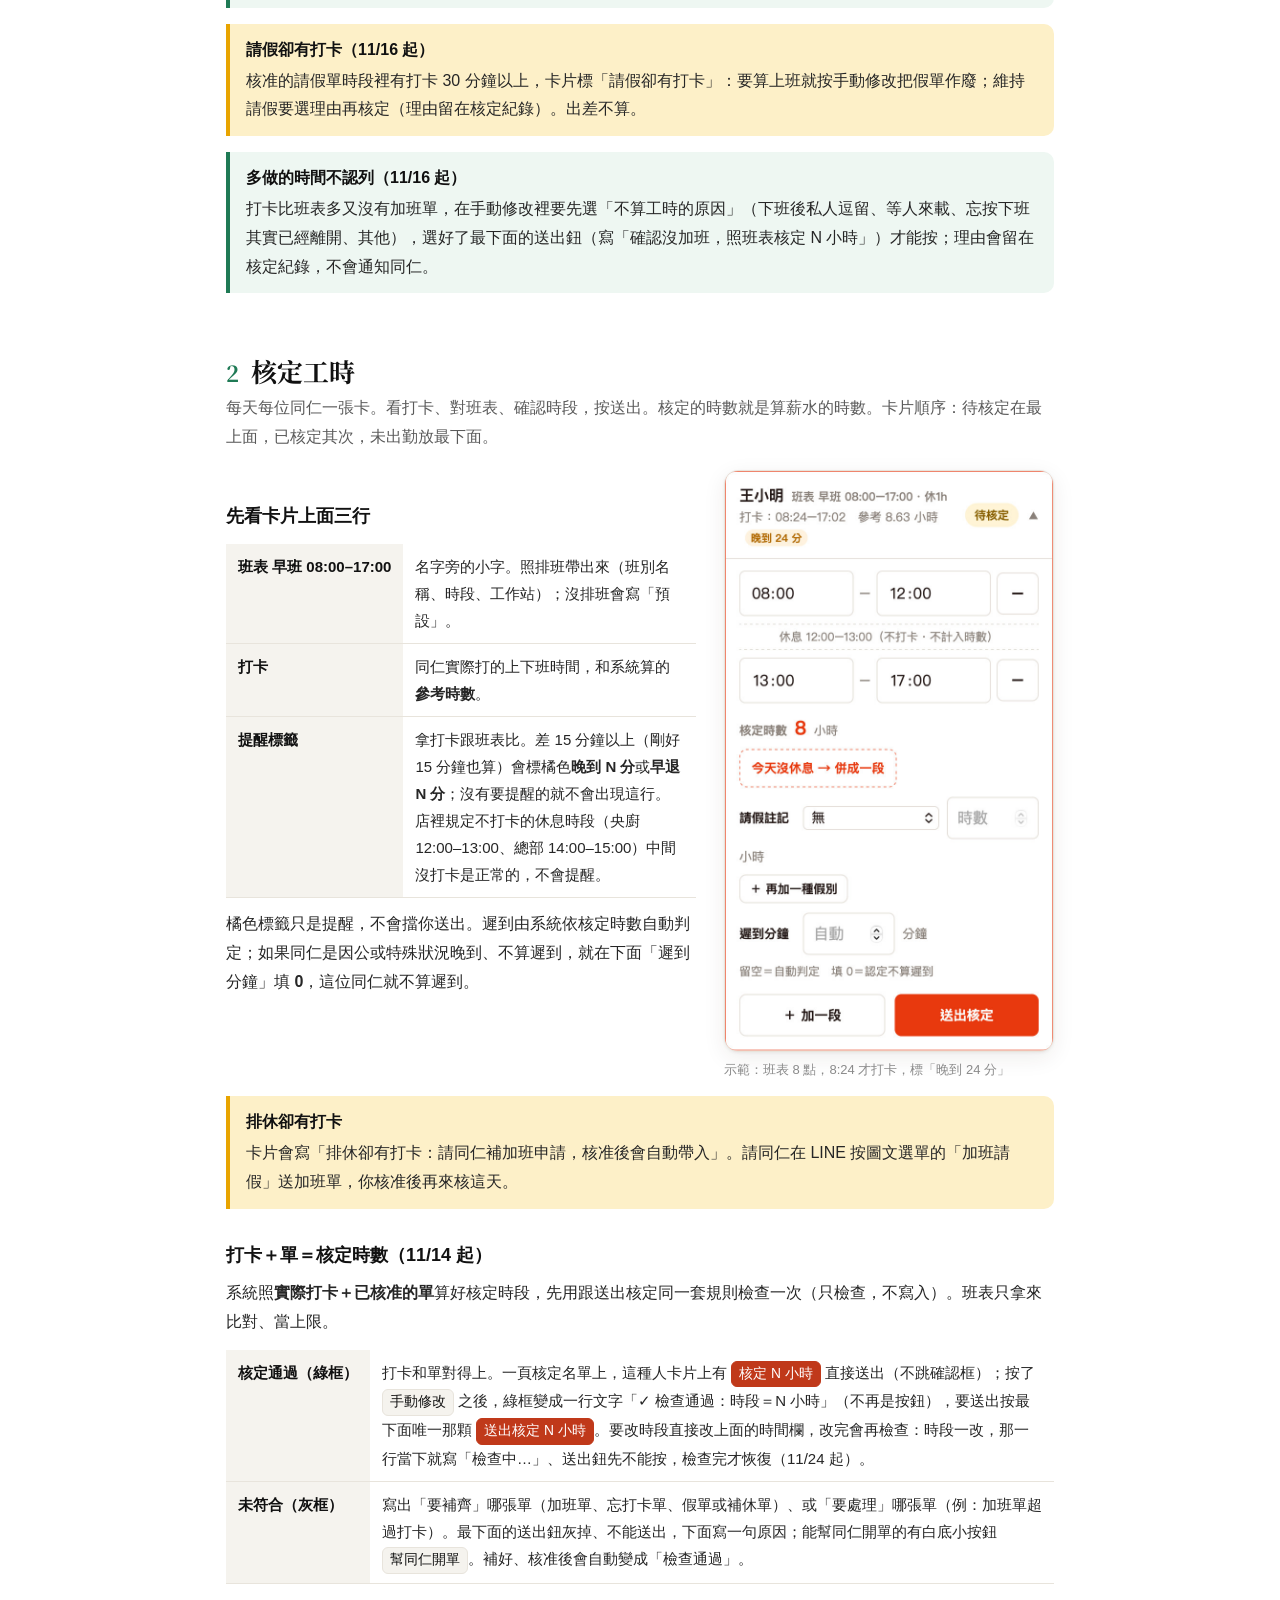
==== commit 74d7908d: "發布 mala-store-ops 2eb24ae：#398 考勤核定「手動修改」只留一條路（系統建議改成一行參考、只剩最下面一顆送出鈕）、考勤手冊補手動修改怎麼用與「另一個單位已核准出差單算進滿 8" ====
--- a/duty-guide.html
+++ b/duty-guide.html
@@ -191,6 +191,18 @@
   <p><b>建議補的單以 15 分鐘為單位</b>（11/16 起）：每段開始往後、結束往前取到 15 分，不到 15 分鐘的不列。例：打卡多出 08:57–09:00、13:00–14:34、16:57–18:00、22:00–22:03 → 建議補加班單 13:00–14:30、17:00–18:00（共 2.5 小時）。<b>上班前、下班後 15 分鐘內不算</b>（11/16 起）：緊接班表或加班單前後的 15 分鐘先扣掉再取整，扣完合計不到 30 分鐘就不用補加班單。例：班表 12:00–16:00、18:00–22:15，打卡 11:58–16:19、17:54–22:20 → 不用補單。</p>
   <h3>手動修改、只看重點／全部展開（11/16 起）</h3>
   <p>每張卡片都有 <span class="ui">手動修改</span>：按了就在卡片下面展開以前舊畫面那整張卡——改時段、加一段、休息併段、請假註記（最多 4 種）、出差時數、遲到分鐘、重複打卡選哪張、已核准申請作廢、幫同仁開單、這天還沒審的申請、送出核定。右上角 <span class="ui">只看重點</span>／<span class="ui">全部展開</span>：只看重點＝只有時間軸和按鈕，要手動修改的人才按；全部展開＝每張卡的手動修改都攤開（習慣以前舊畫面的人用這個）。選了會記住。</p>
+  <h3>手動修改怎麼用：只有一條路（11/24 起）</h3>
+  <p>按了 <span class="ui">手動修改</span> 之後，整張卡<b>只留一顆紅色按鈕，在最下面</b>。上面原本那排「核定 N 小時」「收起」收起來了，不會再有兩三顆核定鈕讓你選。</p>
+  <ol class="steps">
+    <li>右上角改寫 <b>手動修改中</b>。時間軸下面一行灰底小字「<b>系統建議（參考）</b>」寫系統算的時段、時數（有遲到會接「遲到 N 分」）——只是給你對照，<b>送出的是下面輸入框裡的內容</b>。</li>
+    <li>一行步驟說明：「1. 改上下班時間　2. 需要時填請假、遲到　3. 按最下面送出」。上下班時間欄<b>直接就在那裡</b>，預填的是系統建議，直接改。</li>
+    <li>時數下面一行是檢查結果，只是文字不是按鈕：<b>✓ 檢查通過：11:00–18:00＝7 小時</b>（綠）、灰底「還不能核定…」（寫要補什麼）、或「打卡跟核定差超過 30 分鐘，每張卡選一個原因」。你一改時間，那一行就先寫 <b>檢查中…</b>，送出鈕暫時不能按，檢查完才恢復。</li>
+    <li>最下面一顆 <span class="ui red">送出核定 N 小時</span>：時數跟著你填的時間即時變。不能送的時候變灰，下面用一句話說明（例：「每張卡選好原因才能送出」「這天還有待審的申請：審完才能送出核定」）。按了會跳確認框，確認後才送出。</li>
+    <li>想放棄修改：按送出鈕下面的 <span class="ui">取消手動修改，回到系統建議</span>（已核定的卡寫「回到已核定的內容」）。輸入會<b>還原成系統建議</b>（已核定的卡還原成已核定的內容），手動區收起來（不是只藏起來）。</li>
+  </ol>
+  <figure class="wide"><img src="img/duty-guide/24-manual-edit.jpg" alt="手動修改：灰底系統建議、步驟說明、檢查通過、送出核定 8 小時"><figcaption>手動修改中：上面是系統建議（參考），中間是上下班時間與檢查結果，最下面只有一顆「送出核定 N 小時」</figcaption></figure>
+  <p>幫同仁開單、「重新讀取」（待審單讀不到時）、「沒加班照班表送出」這幾個還是在手動修改裡，但都是<b>白底的小按鈕</b>，不會跟最下面那顆紅色送出鈕搞混。這天還沒審的申請，卡片裡的 <span class="ui">核准</span>／<span class="ui">退回</span> 照舊。</p>
+  <div class="note"><b>「全部展開」模式</b>每張卡都是手動修改狀態，卡片上方的 <span class="ui">請同仁補單</span>、<span class="ui">先跳過</span> 等按鈕會收起來。要按它們，先按那張卡最下面的 <span class="ui">取消手動修改，回到系統建議</span>，或把右上角切回 <span class="ui">只看重點</span>。</div>
   <h3>等同仁補單（11/16 起）</h3>
   <p>缺卡、缺單又還沒送單的人，卡片多一顆 <span class="ui">請同仁補單，先放到「等同仁補單」</span>：按了這人先移到下面「等同仁補單」，不算在「還剩 N 人」。同仁補好單送進來會標「單送來了」，按 <span class="ui">去核定</span>；核定成功就自動結案。不想等了按 <span class="ui">不等了</span>。這份清單存在系統裡，能核這家店的人都看得到；每月最後幾天管理系統首頁會提醒還有幾筆沒補。超過 4 天或同仁沒綁 LINE 的不會有這顆（同仁自己補不了，要幫同仁開單）。</p>
 
@@ -227,7 +239,7 @@
   <p>打開核定工時時，有些人要先跟打卡系統核對過，才知道能不能一鍵核定。這些人會先放進一個<b>灰色框</b>，標題寫「檢查中 N 人」（還在等最新資料、還沒開始檢查時寫「待檢查」；最新資料讀不到、先顯示上次資料時寫「還沒檢查」），說明寫「正在跟打卡系統確認時數，確認完會自動分到下面各區」。</p>
   <ul class="dots">
     <li><b>這時不顯示時數</b>，「一鍵核定」和卡片上的「核定」都先不能按（按鈕上寫「檢查中…」）。通常幾秒到十幾秒。</li>
-    <li><b>「手動修改」照常可以按</b>，不用等。改了時段、假別、遲到分鐘之後，這張卡也一樣：當下就標「檢查中…」、舊結果變淡、核定鈕先停用，不會讓你看到舊時段的「核定通過」就按下去。</li>
+    <li><b>「手動修改」照常可以按</b>，不用等。改了時段、假別、遲到分鐘之後，這張卡也一樣：當下檢查結果那一行就改寫「檢查中…」、送出鈕先停用，不會讓你看到舊時段的「檢查通過」就按下去。</li>
     <li><b>改時段後檢查超過 10 秒沒回來</b>：送出鈕先恢復可按，卡片下面寫「檢查逾時…可以直接按送出核定，送出時系統會再檢查一次」。檢查晚一點才回來時，只要你這段時間沒有再改時段、假別或遲到分鐘，結果會自動補上，原本的逾時提示就消失；如果你已經又改過，舊的結果不會顯示，等新的檢查。晚回來的是失敗，就維持逾時提示。你若已經按了送出，送出照常，晚回來的結果不會動到送出後的畫面。時段只填一邊時，舊的核定通過／未符合框會先收起來，寫「時段填完才檢查」。</li>
     <li>檢查完，灰色框裡的人<b>一次換成最終結果</b>：放進「核定通過」，或移到「有異常」寫出原因。上方摘要的「可一鍵核定」檢查中寫「檢查中」，「要你處理」不含灰色框裡的人。</li>
     <li>已核定、只能看、未出勤、等同仁補單、有待審單這些不用檢查的人，照常顯示、位置不動。</li>
@@ -293,7 +305,7 @@
   <div class="note warn"><b>11/16 起：當天滿 8 小時以上才要加班單</b>不看班表：早到、晚走、兩段班中間來上班，只要當天加起來沒超過 8 小時都照打卡算，不用加班單；超過 8 小時的部分才要加班單，沒有單就不算。沒打卡的時間要有單（忘打卡單、假單或補休單）。</div>
   <div class="note"><b>判斷不了的，一律進異常</b>卡片上按「手動修改」，就在卡片下面打開以前舊畫面那張卡，跟以前一樣操作；現在沒空核對可按「先跳過」，不會擋到更早的日子，要處理時回到那天按「取消跳過」。</div>
   <div class="note warn"><b>請假卻有打卡（11/16 起）</b>核准的請假單時段裡有打卡 30 分鐘以上，卡片標「請假卻有打卡」：要算上班就按手動修改把假單作廢；維持請假要選理由再核定（理由留在核定紀錄）。出差不算。</div>
-  <div class="note"><b>多做的時間不認列（11/16 起）</b>打卡比班表多又沒有加班單，在手動修改按「手動改時段」→「確認沒加班，照班表核定」時，要先選不算工時的原因（下班後私人逗留、等人來載、忘按下班其實已經離開、其他），理由會留在核定紀錄，不會通知同仁。</div>
+  <div class="note"><b>多做的時間不認列（11/16 起）</b>打卡比班表多又沒有加班單，在手動修改裡要先選「不算工時的原因」（下班後私人逗留、等人來載、忘按下班其實已經離開、其他），選好了最下面的送出鈕（寫「確認沒加班，照班表核定 N 小時」）才能按；理由會留在核定紀錄，不會通知同仁。</div>
 </section>
 
 <section id="hours">
@@ -318,8 +330,8 @@
   <h3>打卡＋單＝核定時數（11/14 起）</h3>
   <p>系統照<b>實際打卡＋已核准的單</b>算好核定時段，先用跟送出核定同一套規則檢查一次（只檢查，不寫入）。班表只拿來比對、當上限。</p>
   <table>
-    <tr><th>核定通過（綠框）</th><td>打卡和單對得上。綠框寫好時段和時數，按 <span class="ui red">核定 N 小時</span> 直接送出（不跳確認框）。要改時段按 <span class="ui">手動改時段</span>，改完會再檢查：時段一改，右上角當下就寫「檢查中…」、舊的綠框變淡、核定鈕先不能按，檢查完才恢復（11/20 起，不用再等一下才看到變化）。</td></tr>
-    <tr><th>未符合（灰框）</th><td>寫出「要補齊」哪張單（加班單、忘打卡單、假單或補休單）、或「要處理」哪張單（例：加班單超過打卡）。核定鈕灰掉、不能送出；能幫同仁開單的有 <span class="ui">幫同仁開單</span>。補好、核准後會自動變成「核定通過」。</td></tr>
+    <tr><th>核定通過（綠框）</th><td>打卡和單對得上。一頁核定名單上，這種人卡片上有 <span class="ui red">核定 N 小時</span> 直接送出（不跳確認框）；按了 <span class="ui">手動修改</span> 之後，綠框變成一行文字「✓ 檢查通過：時段＝N 小時」（不再是按鈕），要送出按最下面唯一那顆 <span class="ui red">送出核定 N 小時</span>。要改時段直接改上面的時間欄，改完會再檢查：時段一改，那一行當下就寫「檢查中…」、送出鈕先不能按，檢查完才恢復（11/24 起）。</td></tr>
+    <tr><th>未符合（灰框）</th><td>寫出「要補齊」哪張單（加班單、忘打卡單、假單或補休單）、或「要處理」哪張單（例：加班單超過打卡）。最下面的送出鈕灰掉、不能送出，下面寫一句原因；能幫同仁開單的有白底小按鈕 <span class="ui">幫同仁開單</span>。補好、核准後會自動變成「檢查通過」。</td></tr>
   </table>
   <ul class="dots">
     <li><b>早到、晚走沒有加班單</b>（11/16 起）：當天沒滿 8 小時就照打卡算（例：C 班 17:00–22:00、22:33 才打卡 → 算到 22:30，共 5.5 小時）；超過 8 小時的部分要加班單，沒有就不算（例：整天班 8 小時、晚走 47 分 → 照班表）。</li>
@@ -603,6 +615,16 @@
     <li>手機（螢幕窄）上，申請單總表底下的「補休明細」表格不會再比畫面寬、不會左右晃動。</li>
   </ul>
 
+  <h3 id="summary-filter">申請單總表：依人名、單別查，結果有序號（11/23 起）</h3>
+  <p>申請單總表可以直接找某一個人、某一種單，查出來的結果照日期由早到晚排好，最左邊有「序號」，從 1 開始一路編到最後一筆，不會跳號。</p>
+  <ul class="dots">
+    <li><b>單別</b>有五個勾選：請假、補休、加班、出差、忘打卡。假別是「補休」的請假單歸在「補休」，不會再混在「請假」裡；只想看補休，把其他四個取消勾選就好。</li>
+    <li><b>同仁</b>可以直接打字找：打姓名或員工代號的一部分就行（例如打「王」或「E0」）；也可以從跳出來的清單選。欄位留空就是全部同仁。資料裡有兩家以上門市的同仁時，清單的名字後面會加店名，同名的人在不同店也分得開。</li>
+    <li><b>順序</b>一律依日期由早到晚排，同一天再依送出時間；全部門市一起看時，不同門市的單依日期混在一起排，每一列照樣寫著門市名。核定結果沒有送出時間，排在同一天的申請單後面。</li>
+    <li><b>序號</b>只是目前畫面上的號碼：換月份、換單別、換同仁、換狀態，就從 1 重新編。匯出的 Excel 跟畫面完全一樣（同樣的篩選、同樣的順序、同樣的序號）。列印一覽表：只看一家門市時跟畫面一樣；全部門市一起印時是每家店各一張、序號各自從 1 編起，所以會跟畫面上的序號不同。</li>
+    <li>上方的「補休明細」和合計卡的數字<b>不跟著這些篩選變</b>，合計裡補休照舊算在「請假」。列印單張（一筆一頁）的內容沒有變，只是順序跟著新的排序，補休單的標題還是「請假單」。</li>
+  </ul>
+
   <h3>畫面跟這份手冊不一樣</h3>
   <p>先在電腦按 Cmd＋Shift＋R（Windows 按 Ctrl＋F5）重新整理，手機把網頁關掉重開。還是不對，截圖傳給資訊部。</p>
 
@@ -638,6 +660,16 @@
     <tr><td>原單位 2 小時＋支援 A 店 4 小時（10:00 起）＋支援 B 店 4 小時（15:00 起）</td><td>10</td><td>B 店 2 小時（一樣長，B 比較晚開始）</td></tr>
   </table></div>
   <div class="note"><b>卡片會先提醒</b>：同仁同一天也在同一單位別家打卡時，卡片會寫例如「今天也在金山上班 2 小時，合計 8.75 小時；金山的 2 小時裡有 0.75 小時是加班，加班單開在金山，這家不用開」。別家還沒核定時，時數照打卡估（會寫「那邊還沒核定，照打卡估」）。「正職上班日」那行也會把別家的時數算進去。<b>原單位只提醒、不擋</b>；真正擋的是要開加班單的那家：沒有已核准的加班單就核不了，訊息會寫要開在哪家、幾小時。</div>
+  <h3 id="cross-trip">另一個單位有已核准的出差單（11/24 起）</h3>
+  <ul class="dots">
+    <li><b>出差單也算進滿 8 小時</b>：同仁同一天在另一個單位（同一單位才相加）有<b>已核准</b>的出差單，那邊還沒核定、也沒打卡，這張出差單的時數照樣算進兩邊合計。例：同仁那天在總部有已核准的出差單 3.25 小時，另外到金山支援 4.75 小時；金山核定 4.75 小時，合計 8 小時，可以送出，不用再補假單。</li>
+    <li><b>兩邊合計超過 8 小時，仍要加班單</b>：出差單算成「那邊已經上了這些小時」，超過 8 的部分照上面的加班歸屬規則，加班單開在支援單位。另一個單位<b>已經核定</b>的，就用它核定的時數，不會再重複加一次出差單。</li>
+    <li><b>待審、退回、作廢的出差單不算</b>：要先把單審完（核准）才會被算進去。</li>
+    <li>還差時數被擋時，訊息會把出差單單獨寫出來，例：「這家 3.75＋總部出差單 3.25＝7 小時，還差 1 小時」。</li>
+    <li><b>同一趟出差只開一張單</b>：不要在兩個帳號各開一張，不然同一段時間會被算兩次。</li>
+  </ul>
+  <div class="note warn"><b>卡片上的紅字提示（卡片提示之後會更新）</b>：核定卡片的提示目前還沒把另一個單位的出差單算進去，可能仍寫「不足 8 小時」。這時<b>以按送出時的檢查結果為準</b>：送得出去就是過了，被擋的話訊息會寫還差多少。</div>
+
   <div class="note"><b>薪資怎麼算</b>：同仁的薪資單照舊由原單位發，錢不會變。成本上，支援單位吸收的加班會在「跨店請款」多算加班加成那段（1.34 倍的多 0.34、1.67 倍的多 0.67）；當月被補休抵掉的加班不算。補休照加班日期先後扣，例：1 號加班 1 小時、2 號加班 2 小時，休 2 小時補休＝扣 1 號 1 小時＋2 號 1 小時。</div>
 
   <h3>11/1～11/13 已核定、不到 8 小時的日子</h3>
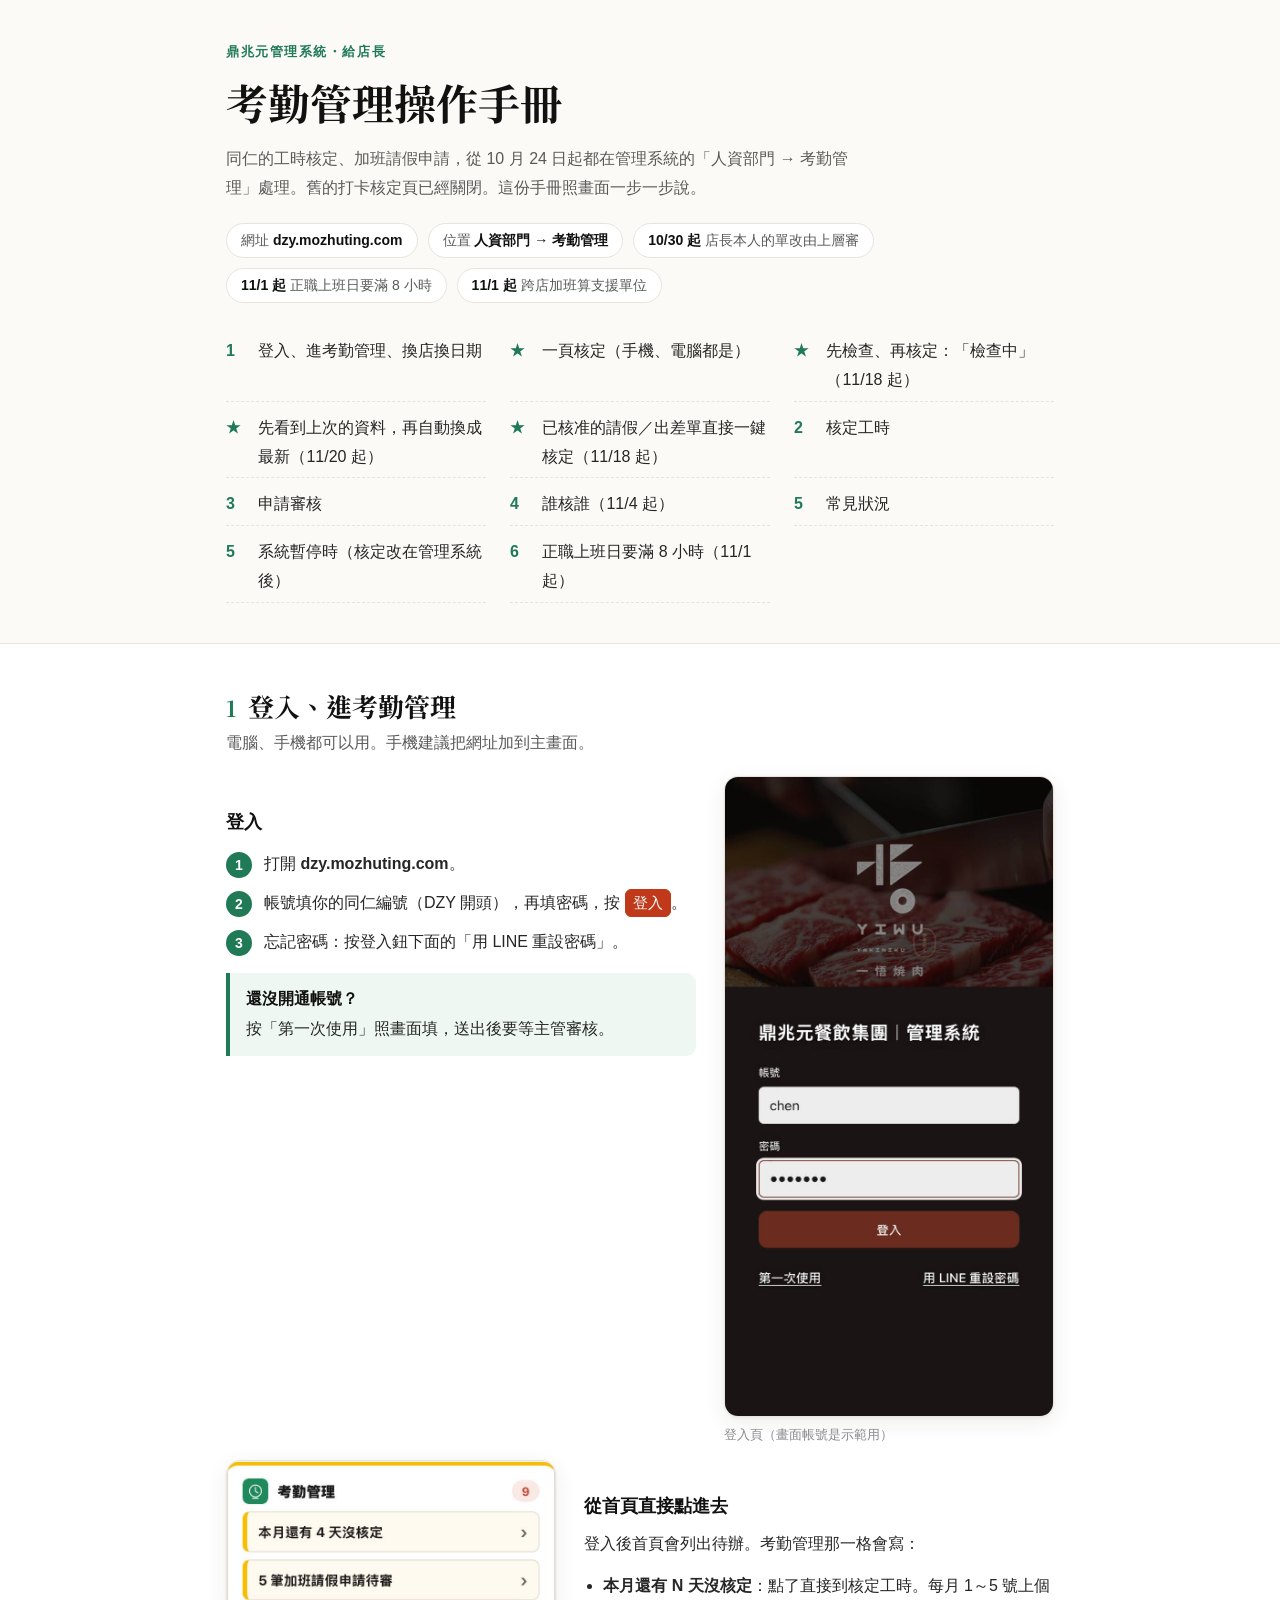
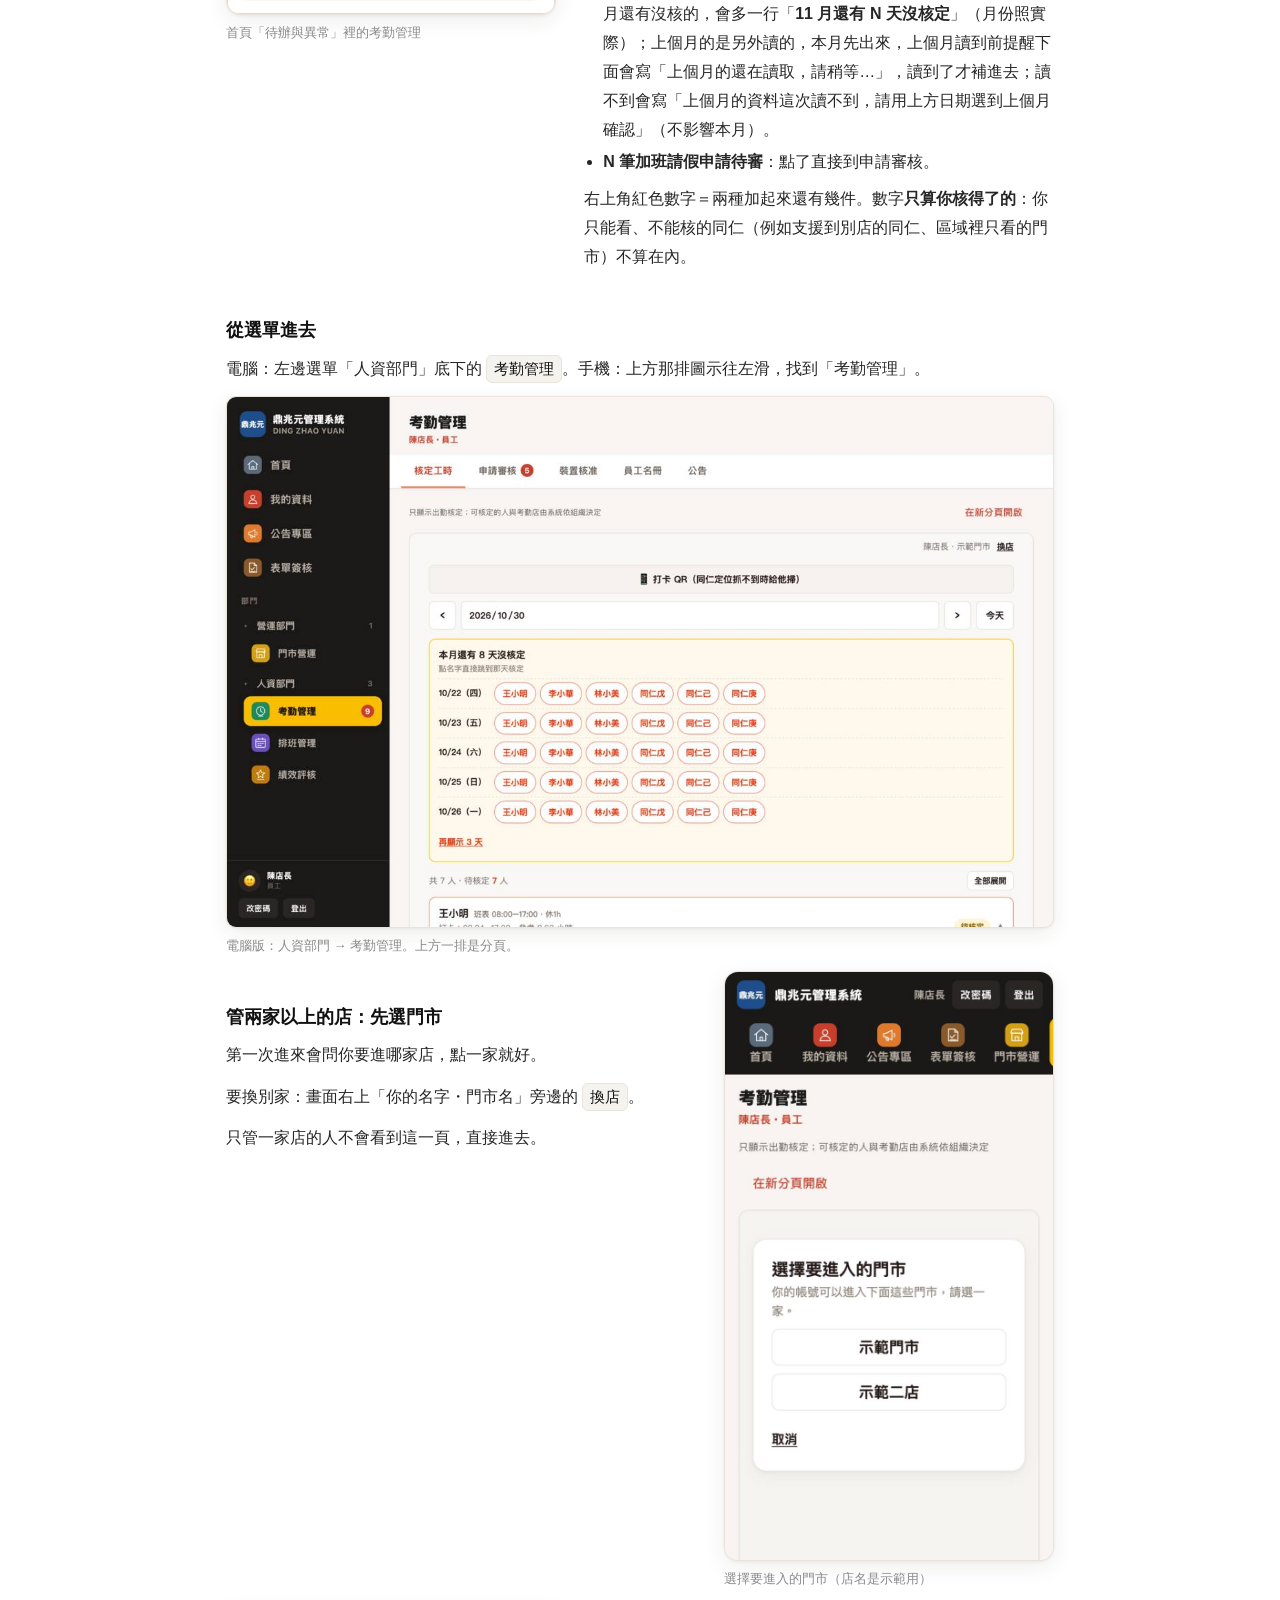
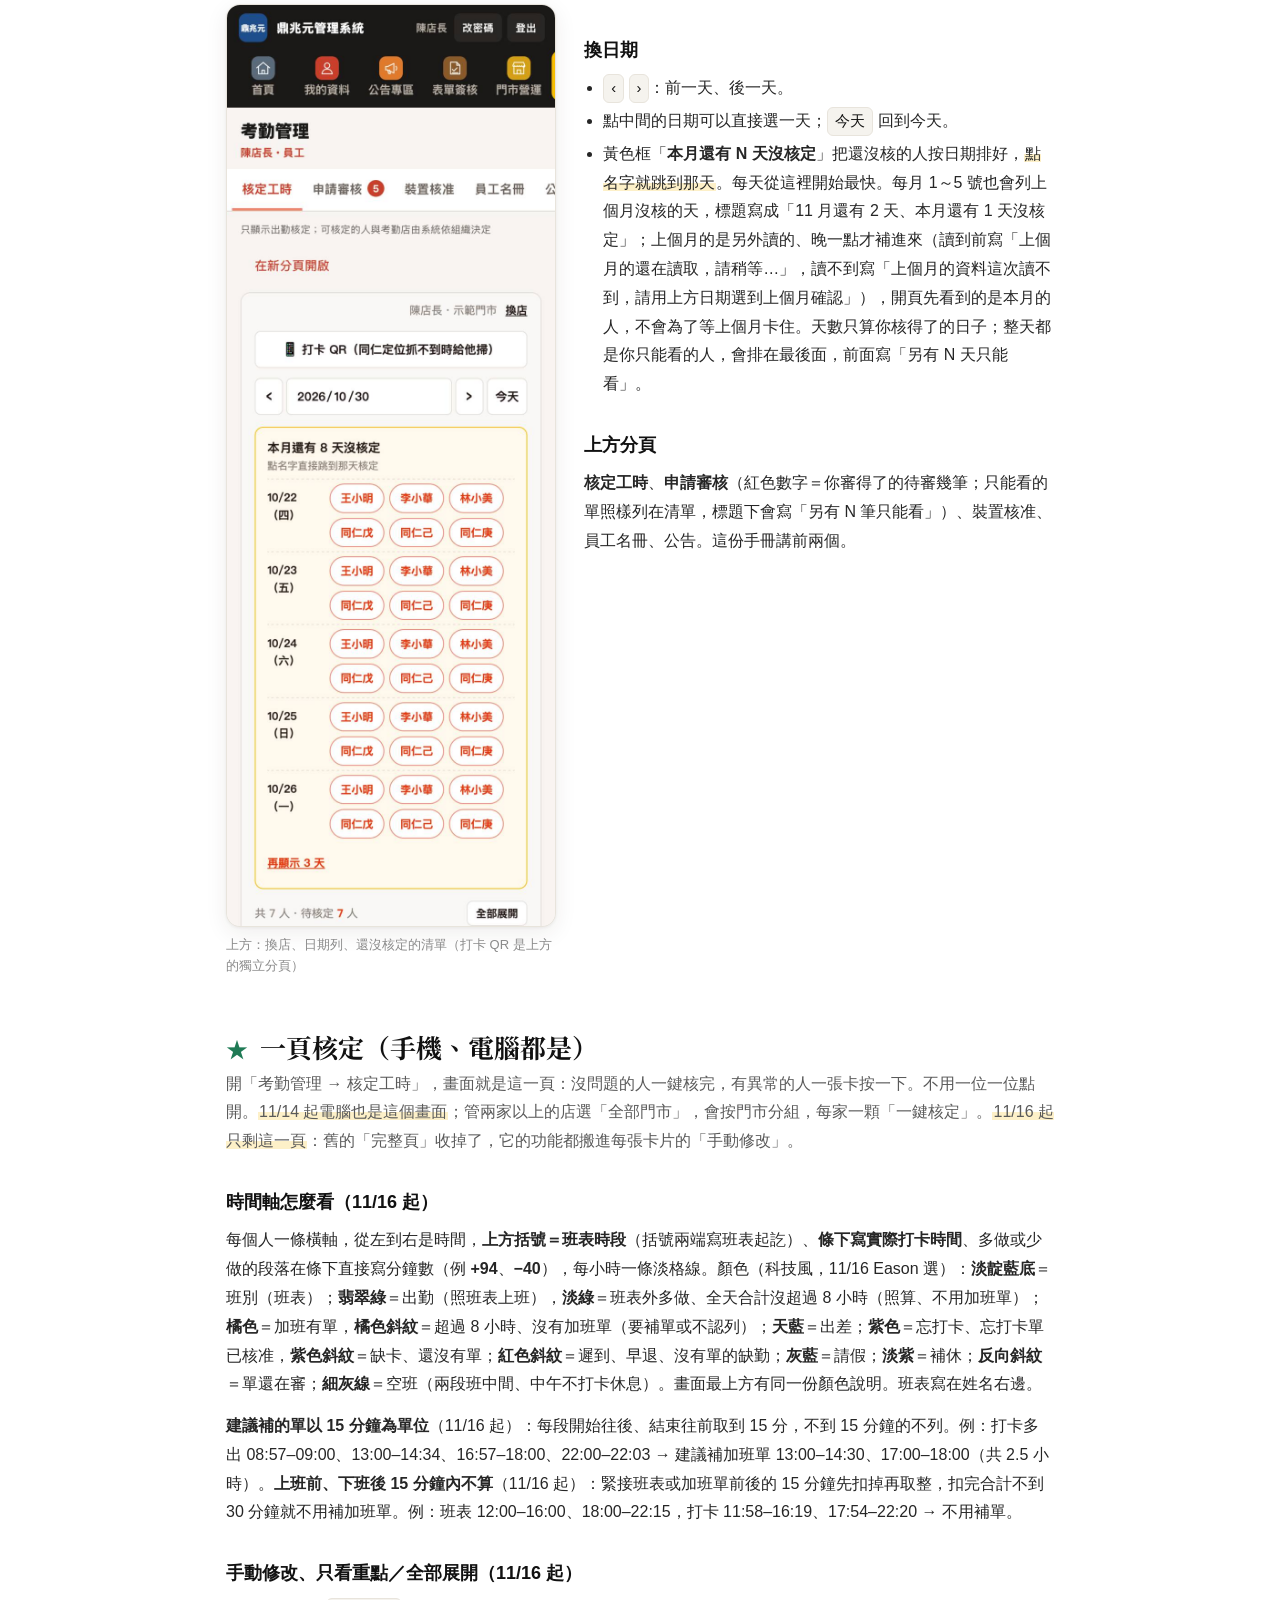
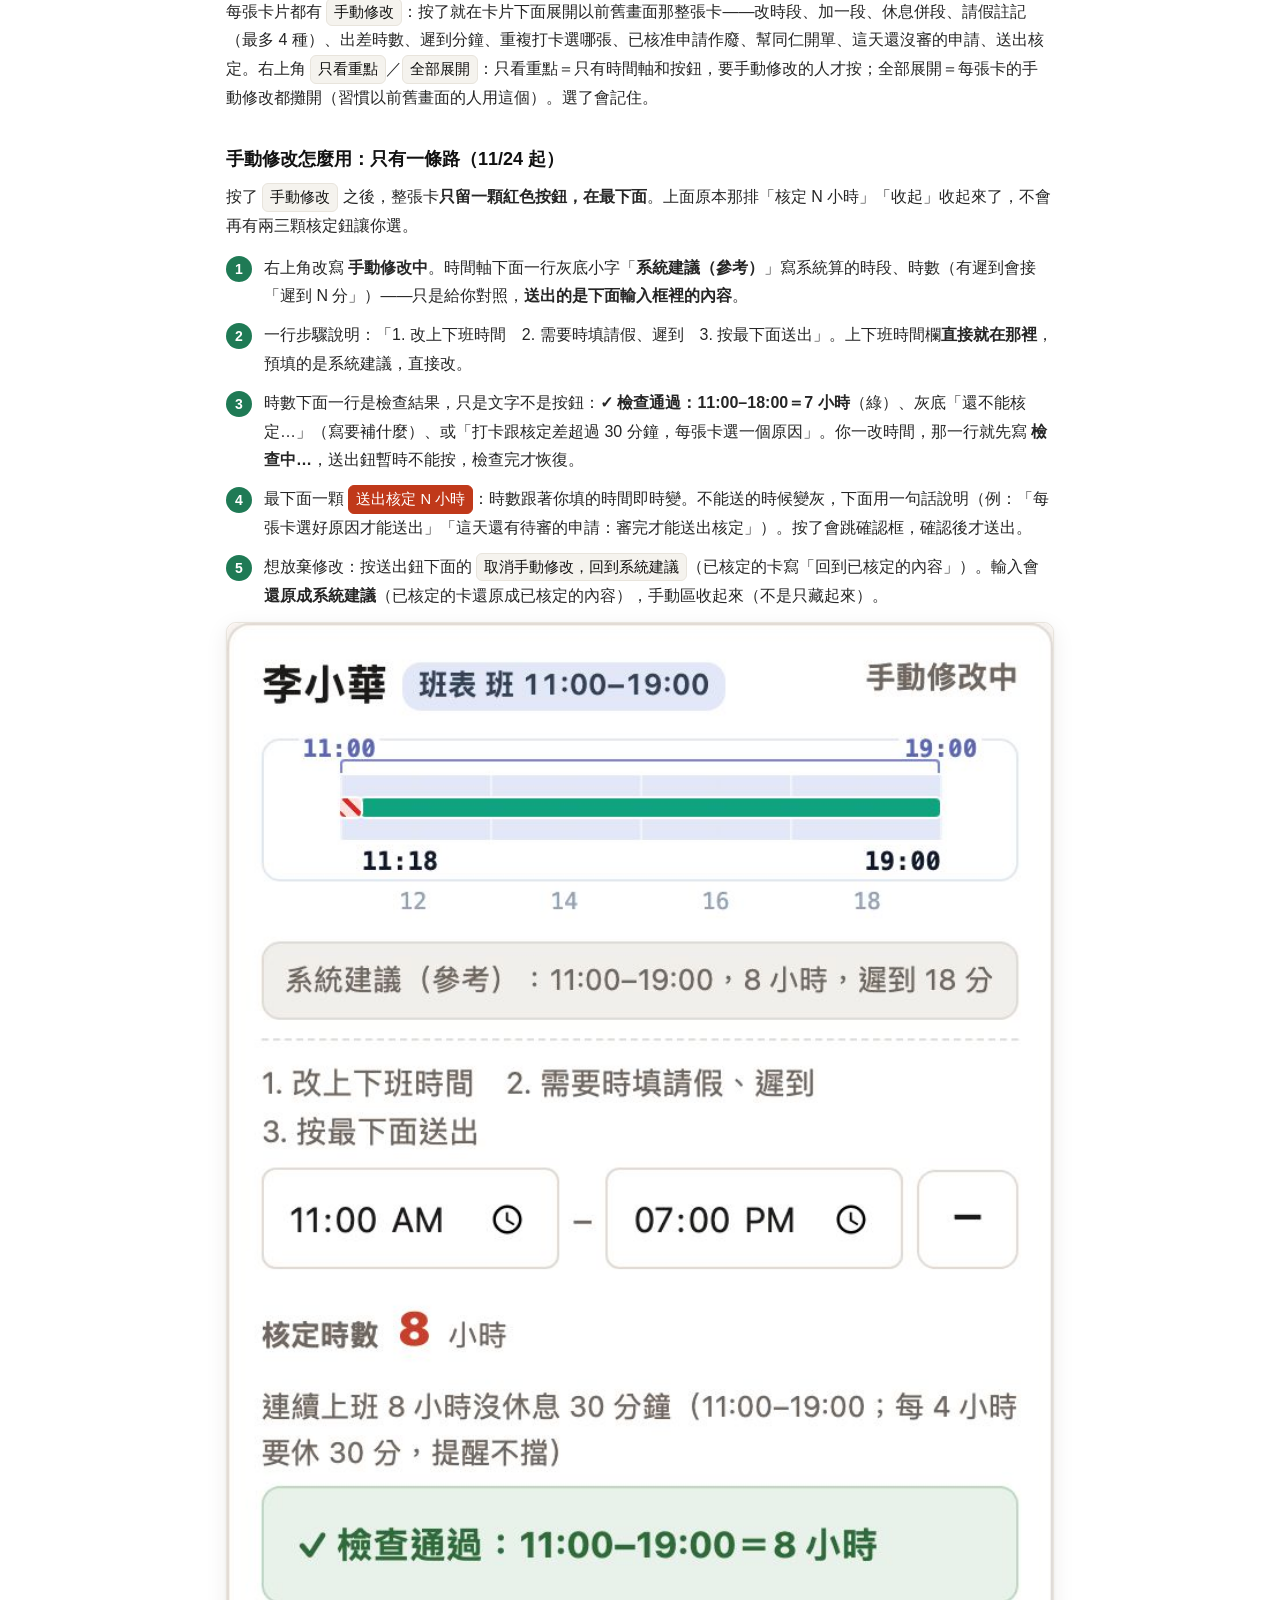
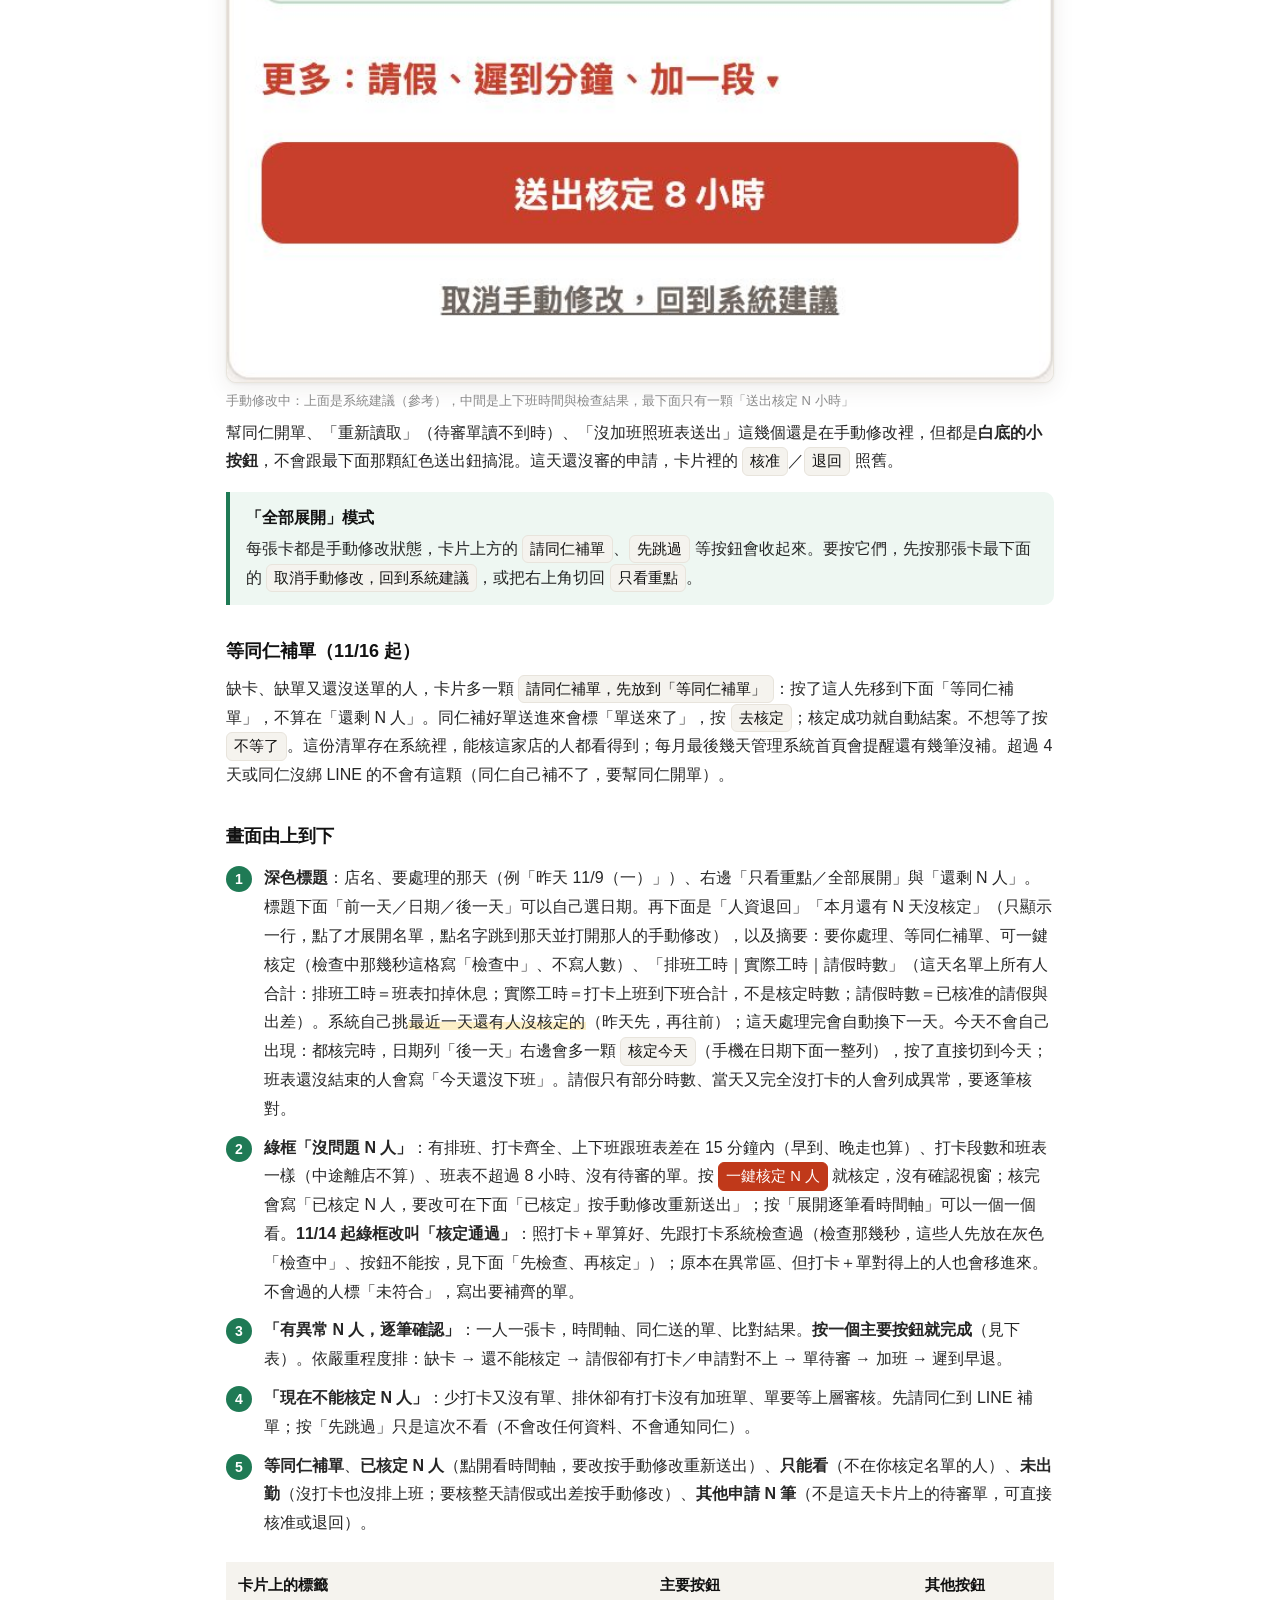
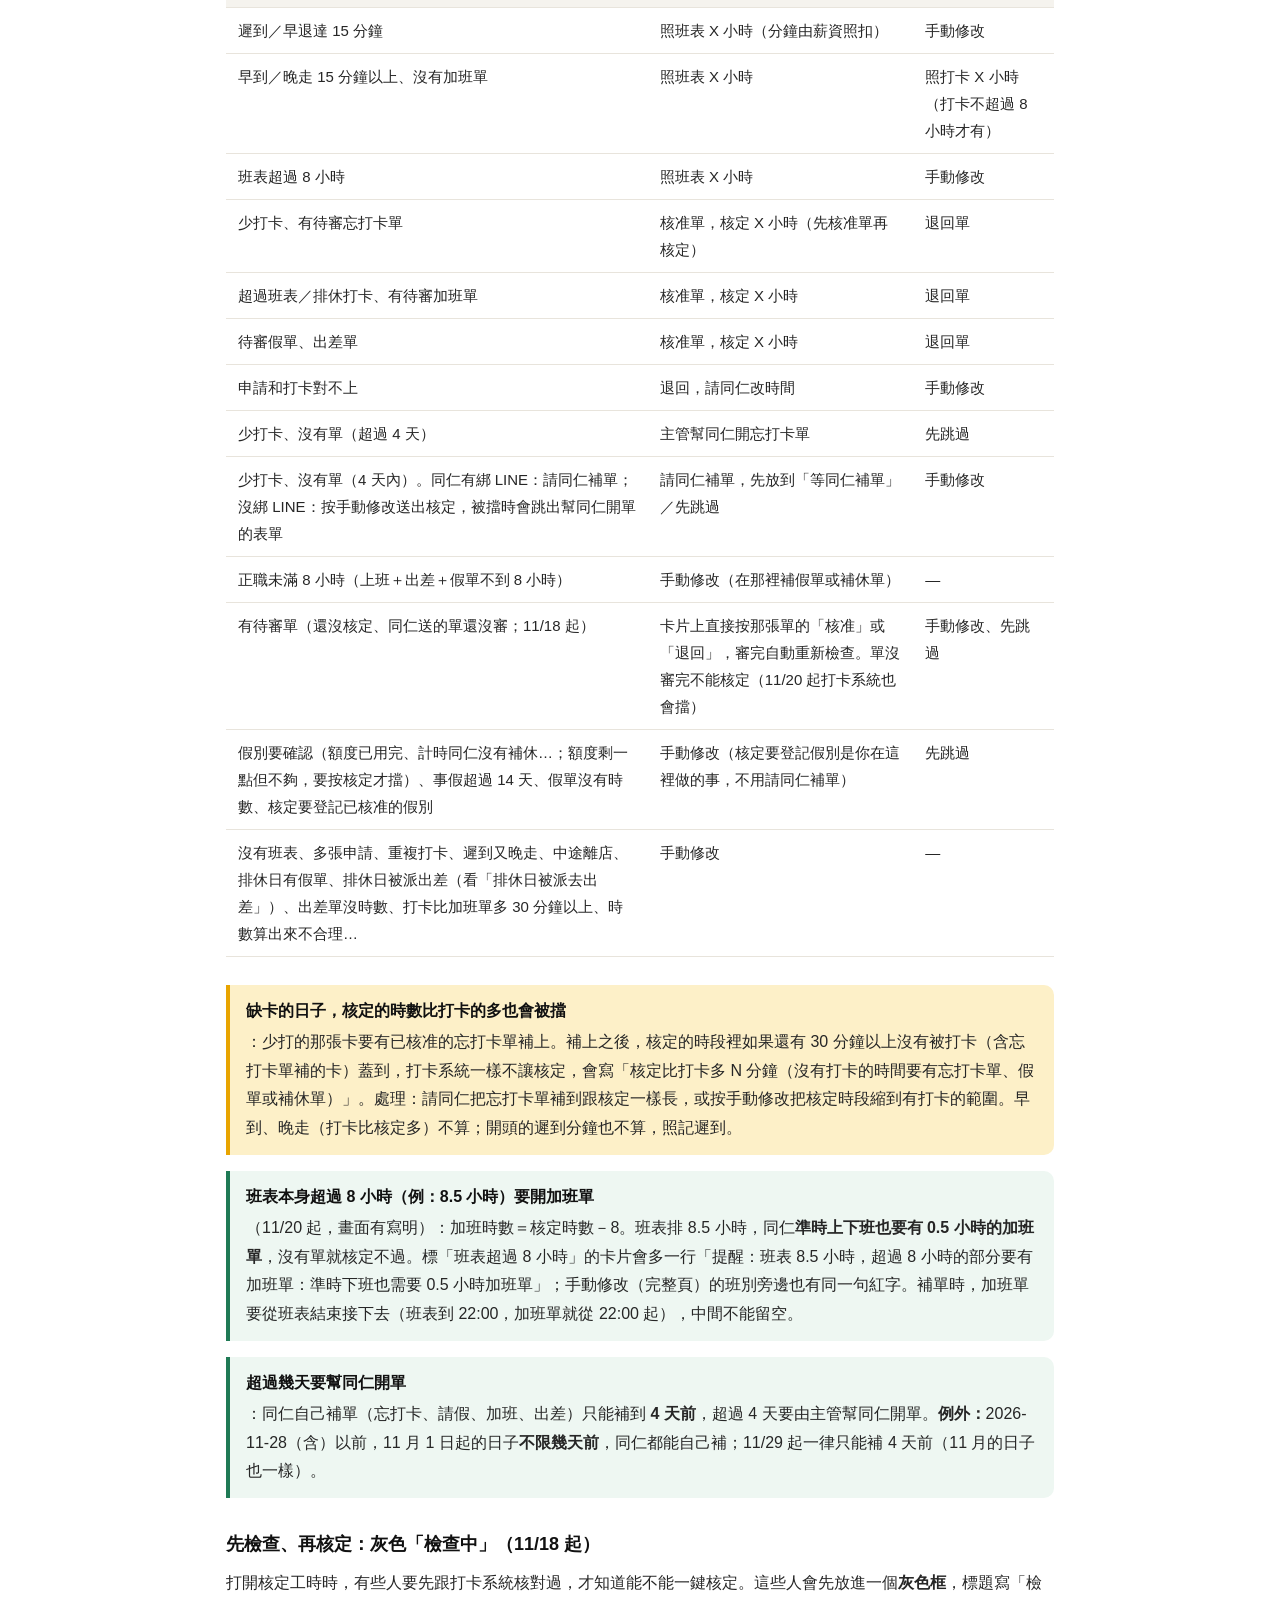
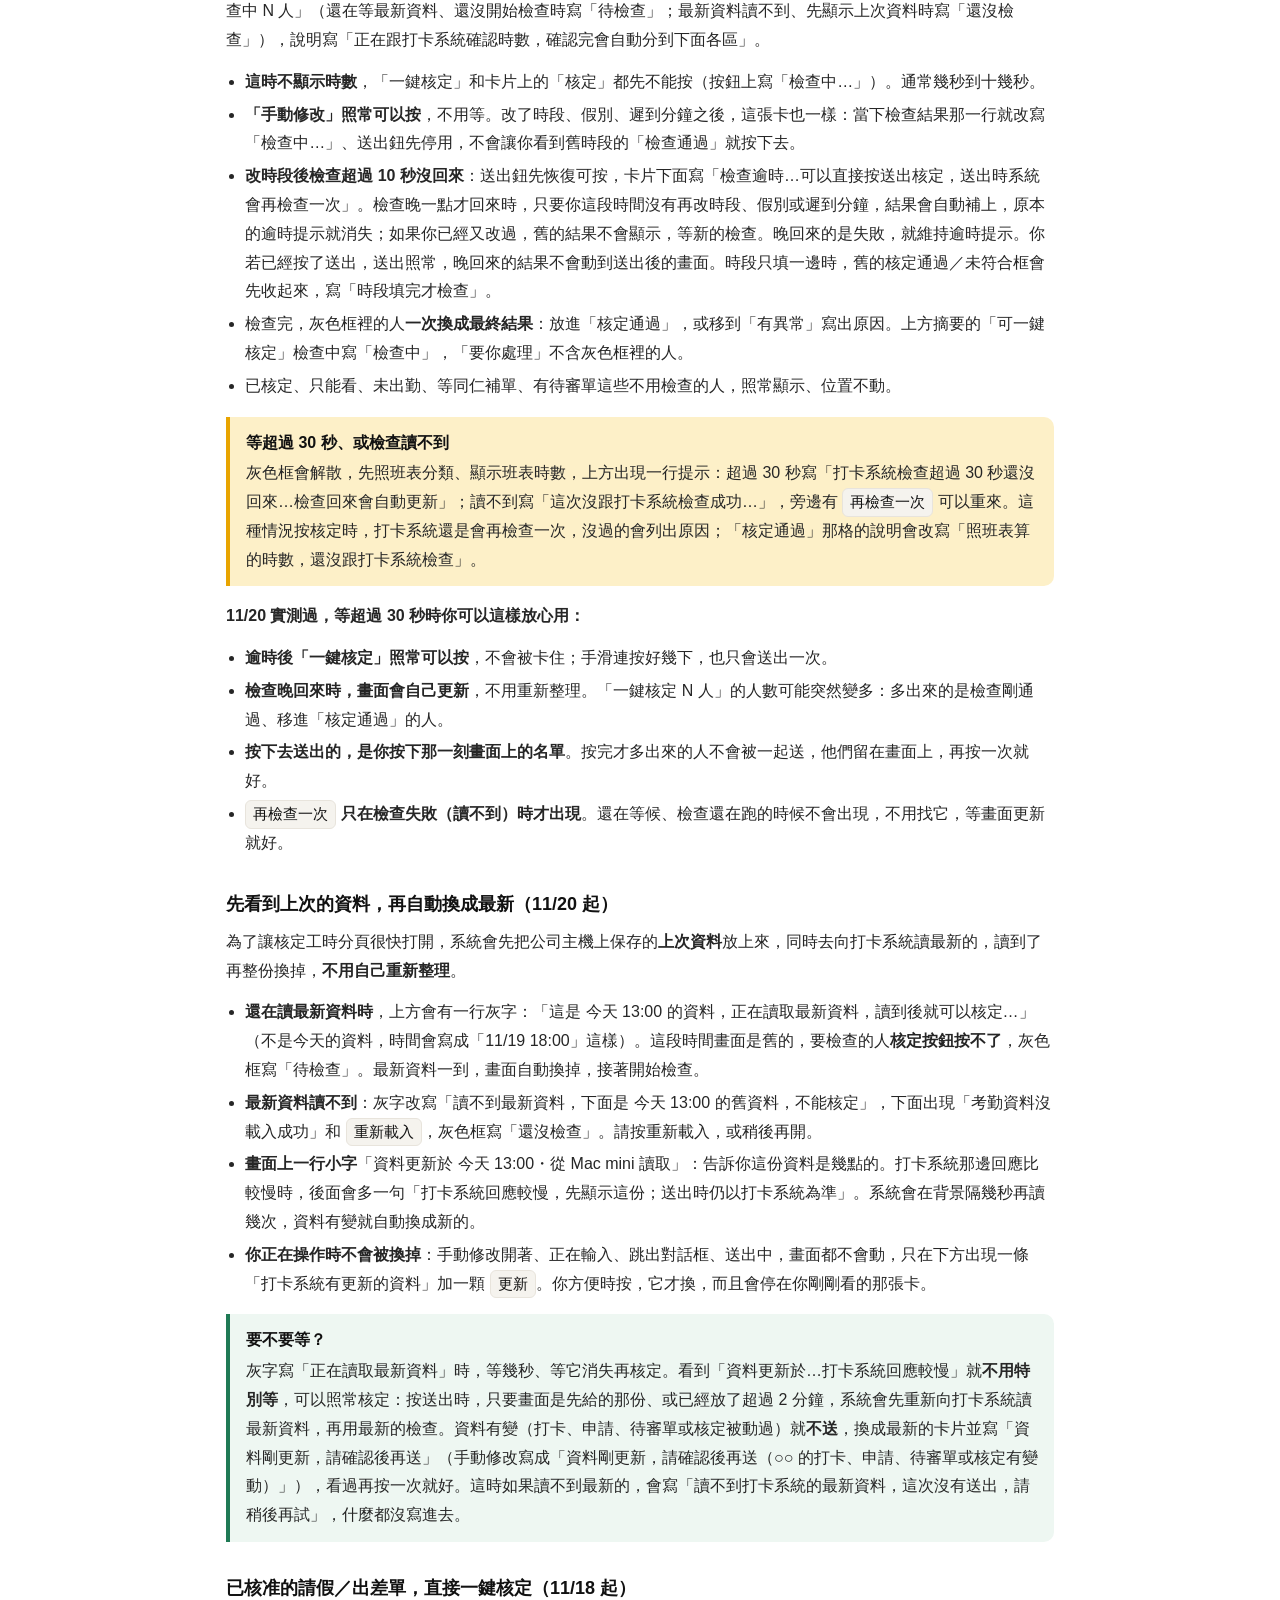
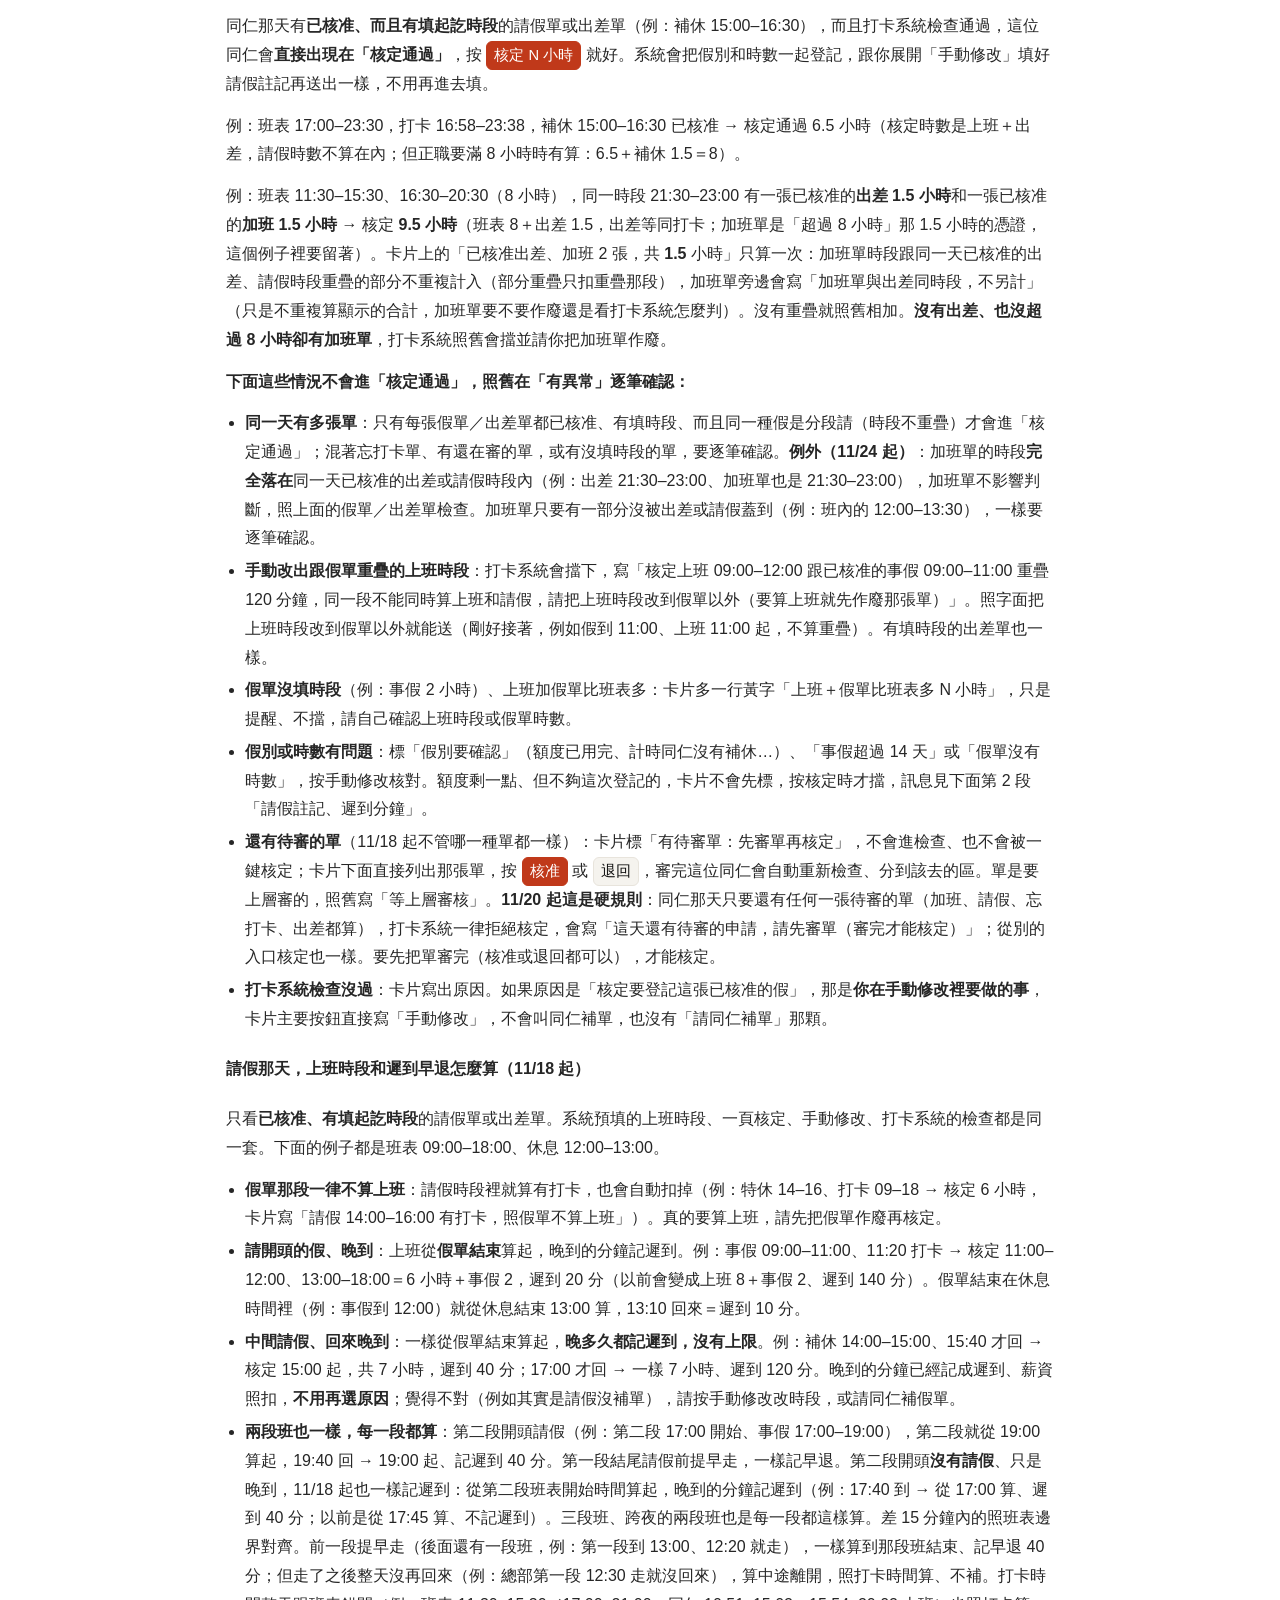
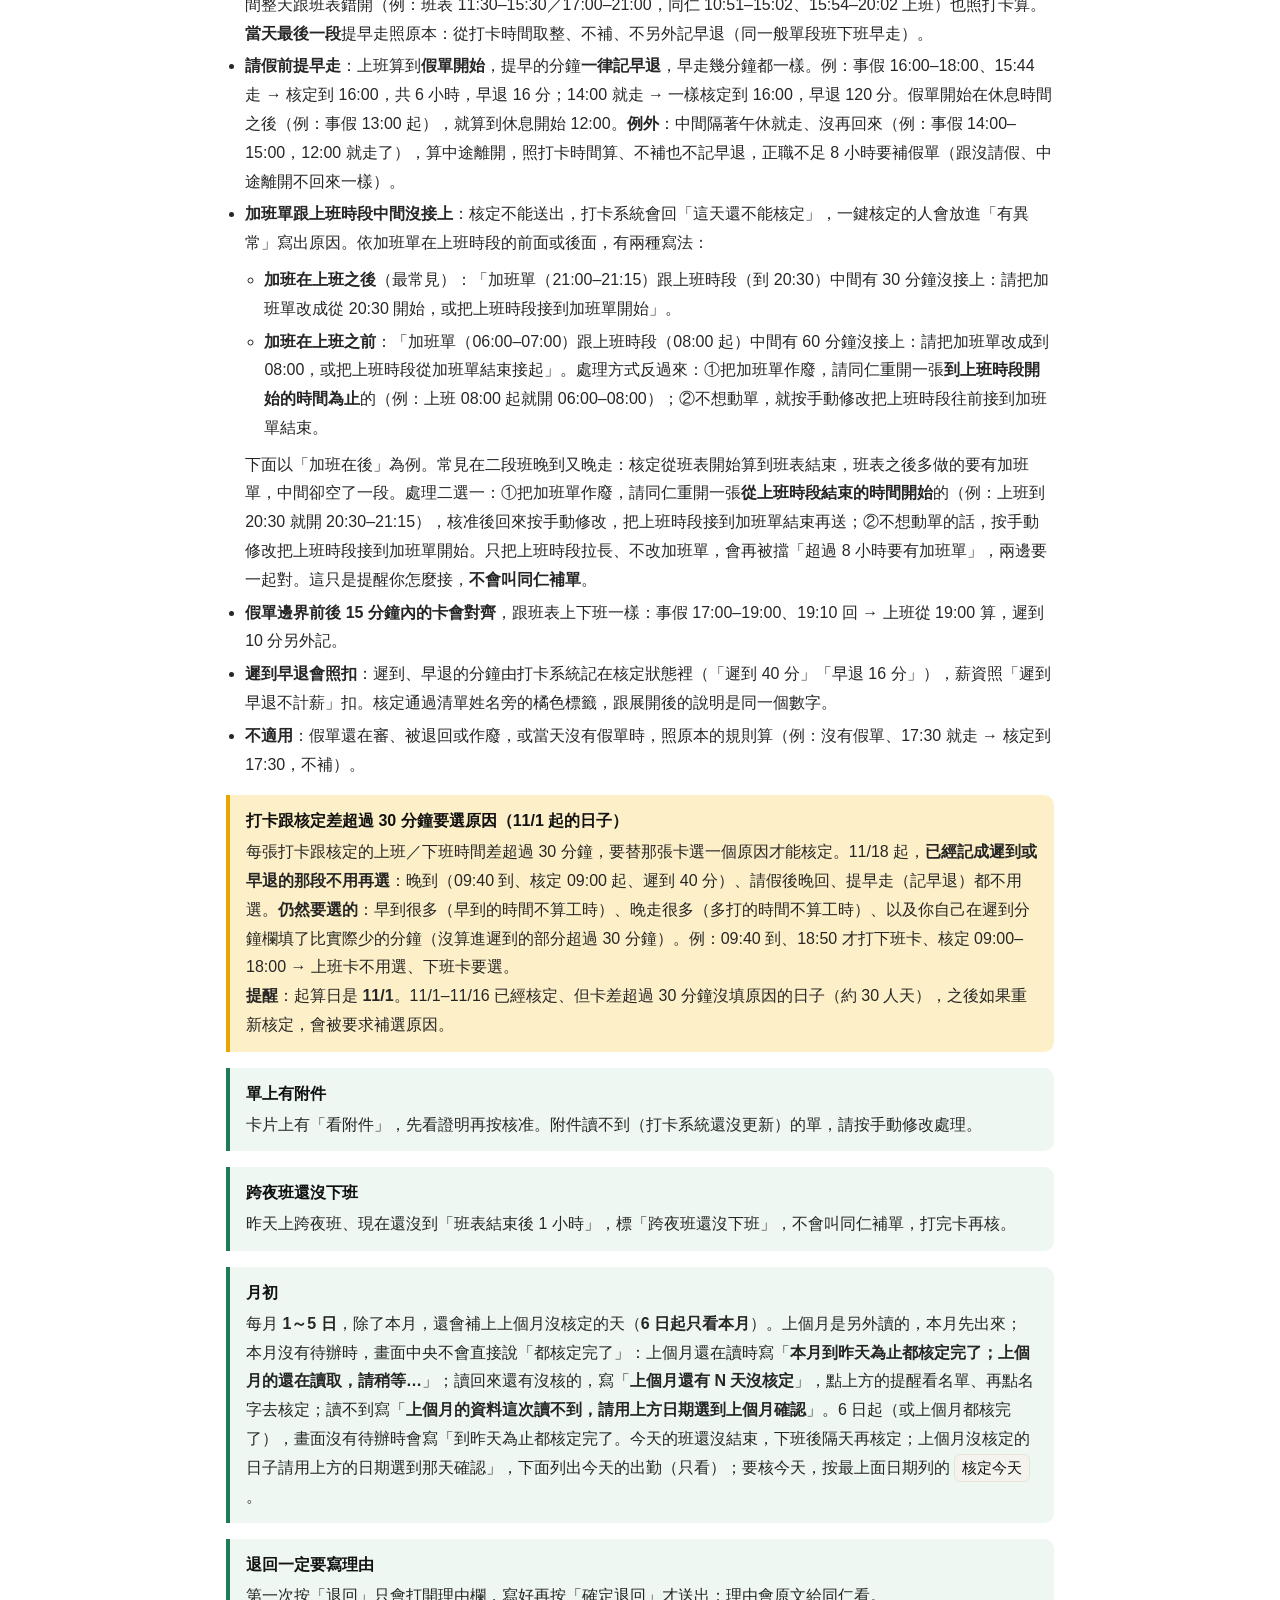
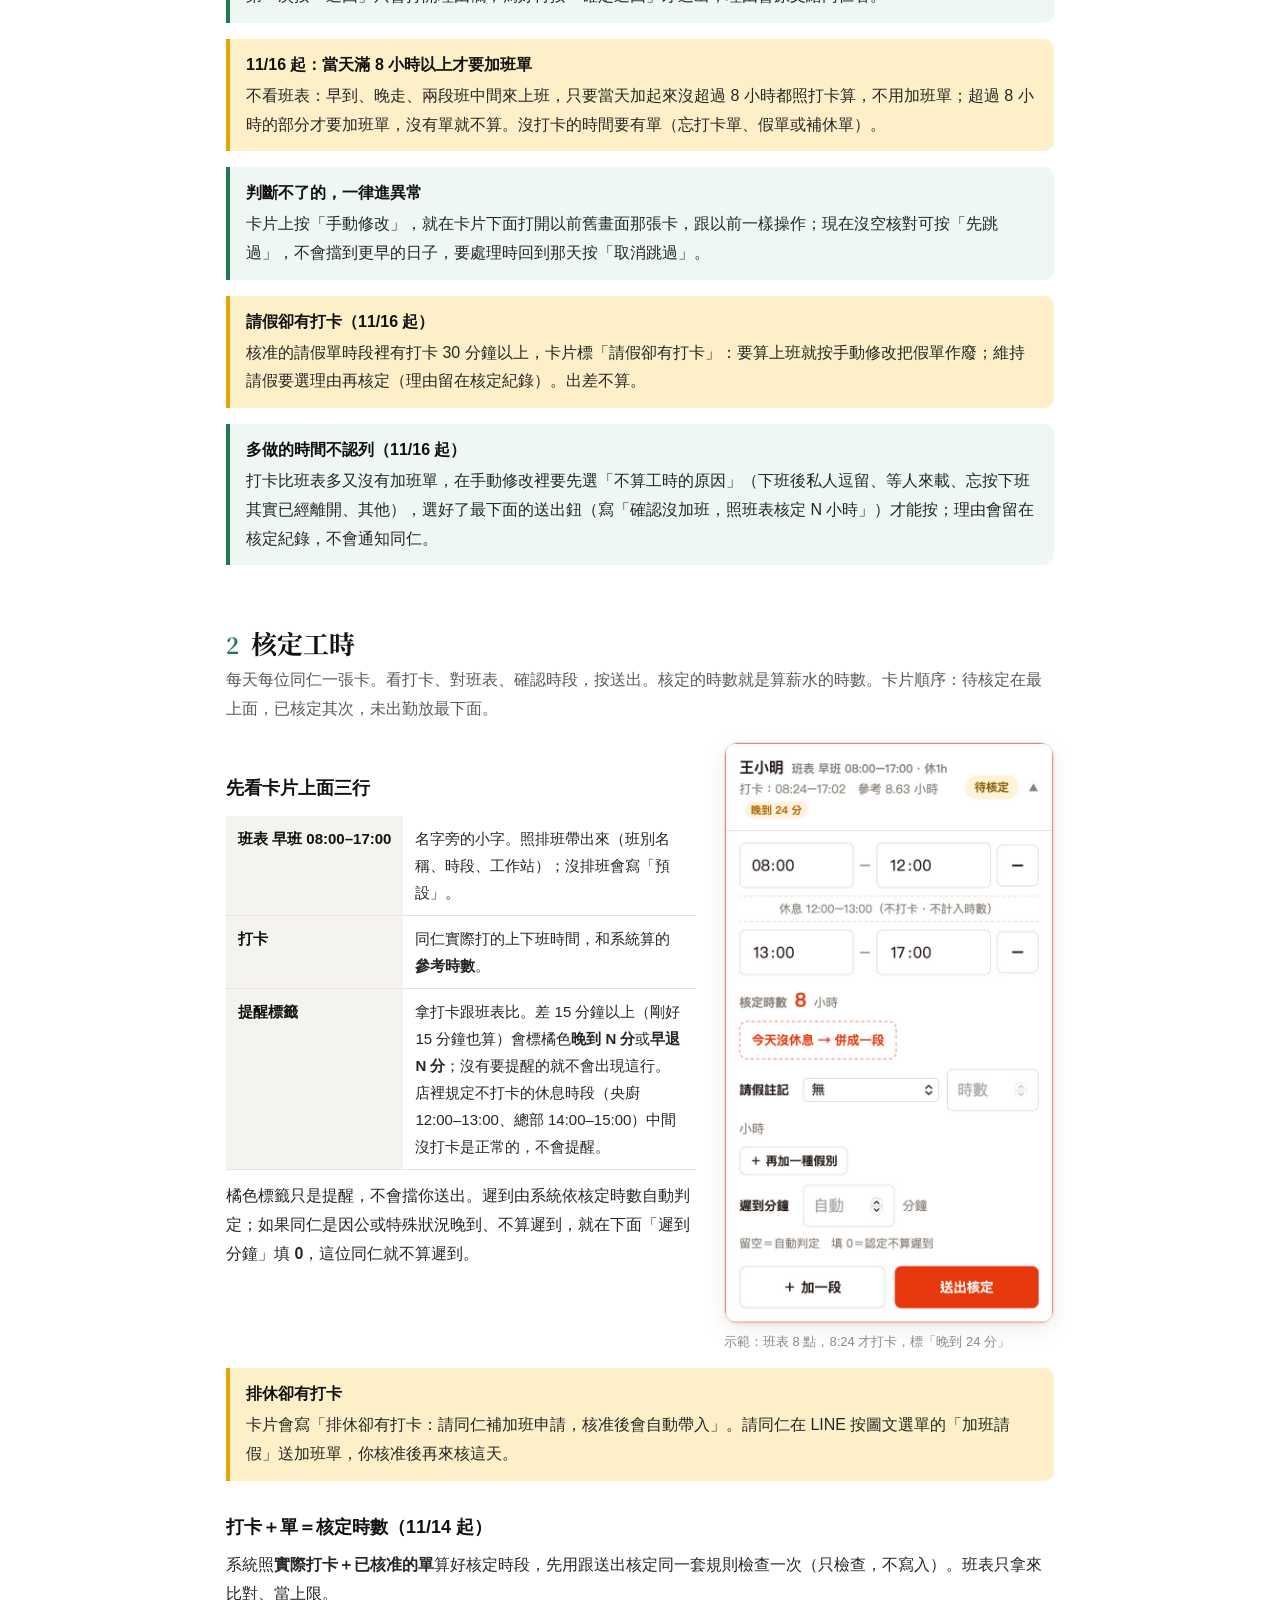
==== commit 43d7005c: "發布 mala-store-ops 7e90c6f：#401 考勤核定：同時段的出差＋加班單合計不重複計、一鍵核定預檢帶出差不再誤叫作廢加班單 Co-Authored-By: Claude Opus " ====
--- a/duty-guide.html
+++ b/duty-guide.html
@@ -266,9 +266,10 @@
   <h3 id="quick-leave">已核准的請假／出差單，直接一鍵核定（11/18 起）</h3>
   <p>同仁那天有<b>已核准、而且有填起訖時段</b>的請假單或出差單（例：補休 15:00–16:30），而且打卡系統檢查通過，這位同仁會<b>直接出現在「核定通過」</b>，按 <span class="ui red">核定 N 小時</span> 就好。系統會把假別和時數一起登記，跟你展開「手動修改」填好請假註記再送出一樣，不用再進去填。</p>
   <p>例：班表 17:00–23:30，打卡 16:58–23:38，補休 15:00–16:30 已核准 → 核定通過 6.5 小時（核定時數是上班＋出差，請假時數不算在內；但正職要滿 8 小時時有算：6.5＋補休 1.5＝8）。</p>
+  <p>例：班表 11:30–15:30、16:30–20:30（8 小時），同一時段 21:30–23:00 有一張已核准的<b>出差 1.5 小時</b>和一張已核准的<b>加班 1.5 小時</b> → 核定 <b>9.5 小時</b>（班表 8＋出差 1.5，出差等同打卡；加班單是「超過 8 小時」那 1.5 小時的憑證，這個例子裡要留著）。卡片上的「已核准出差、加班 2 張，共 <b>1.5</b> 小時」只算一次：加班單時段跟同一天已核准的出差、請假時段重疊的部分不重複計入（部分重疊只扣重疊那段），加班單旁邊會寫「加班單與出差同時段，不另計」（只是不重複算顯示的合計，加班單要不要作廢還是看打卡系統怎麼判）。沒有重疊就照舊相加。<b>沒有出差、也沒超過 8 小時卻有加班單</b>，打卡系統照舊會擋並請你把加班單作廢。</p>
   <p><b>下面這些情況不會進「核定通過」，照舊在「有異常」逐筆確認：</b></p>
   <ul class="dots">
-    <li><b>同一天有多張單</b>：只有每張都已核准、有填時段、而且同一種假是分段請（時段不重疊）才會進「核定通過」；混著加班單、忘打卡單，或有沒填時段的單，要逐筆確認。</li>
+    <li><b>同一天有多張單</b>：只有每張假單／出差單都已核准、有填時段、而且同一種假是分段請（時段不重疊）才會進「核定通過」；混著忘打卡單、有還在審的單，或有沒填時段的單，要逐筆確認。<b>例外（11/24 起）</b>：加班單的時段<b>完全落在</b>同一天已核准的出差或請假時段內（例：出差 21:30–23:00、加班單也是 21:30–23:00），加班單不影響判斷，照上面的假單／出差單檢查。加班單只要有一部分沒被出差或請假蓋到（例：班內的 12:00–13:30），一樣要逐筆確認。</li>
     <li><b>手動改出跟假單重疊的上班時段</b>：打卡系統會擋下，寫「核定上班 09:00–12:00 跟已核准的事假 09:00–11:00 重疊 120 分鐘，同一段不能同時算上班和請假，請把上班時段改到假單以外（要算上班就先作廢那張單）」。照字面把上班時段改到假單以外就能送（剛好接著，例如假到 11:00、上班 11:00 起，不算重疊）。有填時段的出差單也一樣。</li>
     <li><b>假單沒填時段</b>（例：事假 2 小時）、上班加假單比班表多：卡片多一行黃字「上班＋假單比班表多 N 小時」，只是提醒、不擋，請自己確認上班時段或假單時數。</li>
     <li><b>假別或時數有問題</b>：標「假別要確認」（額度已用完、計時同仁沒有補休…）、「事假超過 14 天」或「假單沒有時數」，按手動修改核對。額度剩一點、但不夠這次登記的，卡片不會先標，按核定時才擋，訊息見下面第 2 段「請假註記、遲到分鐘」。</li>
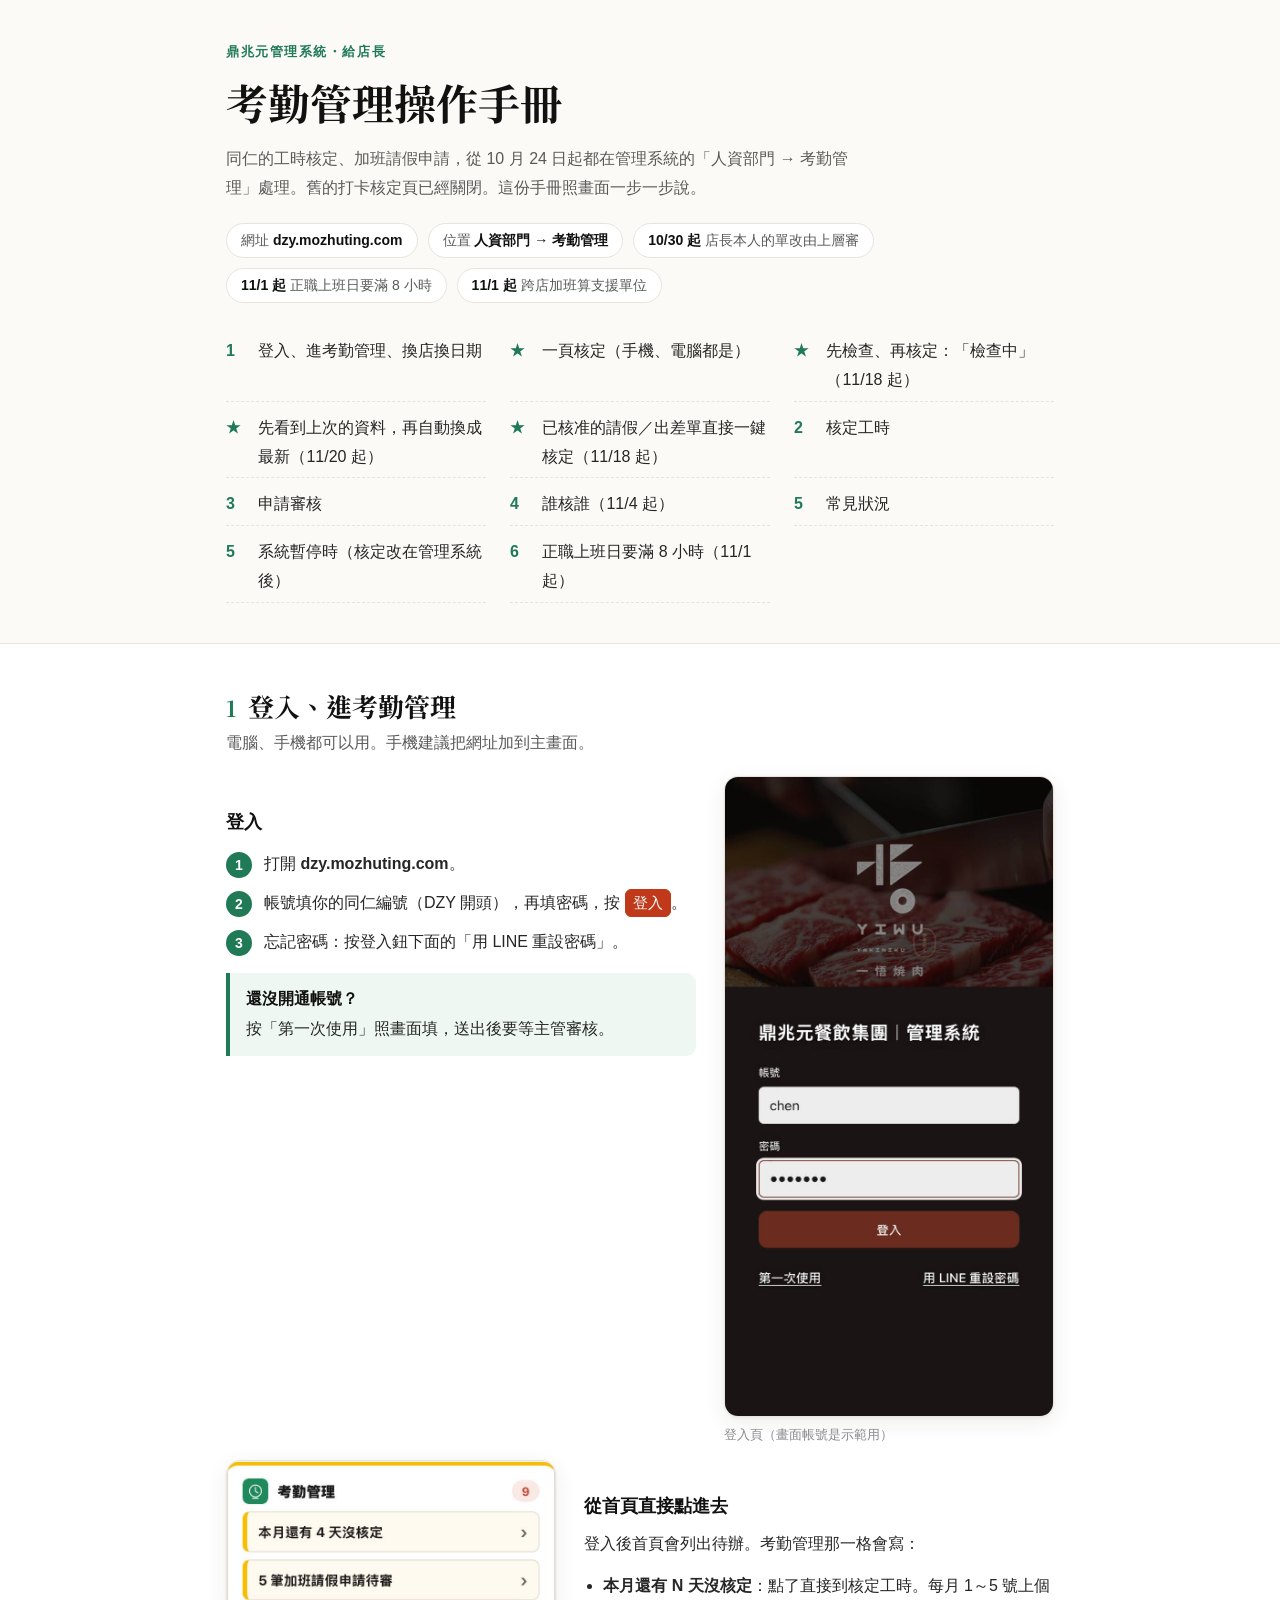
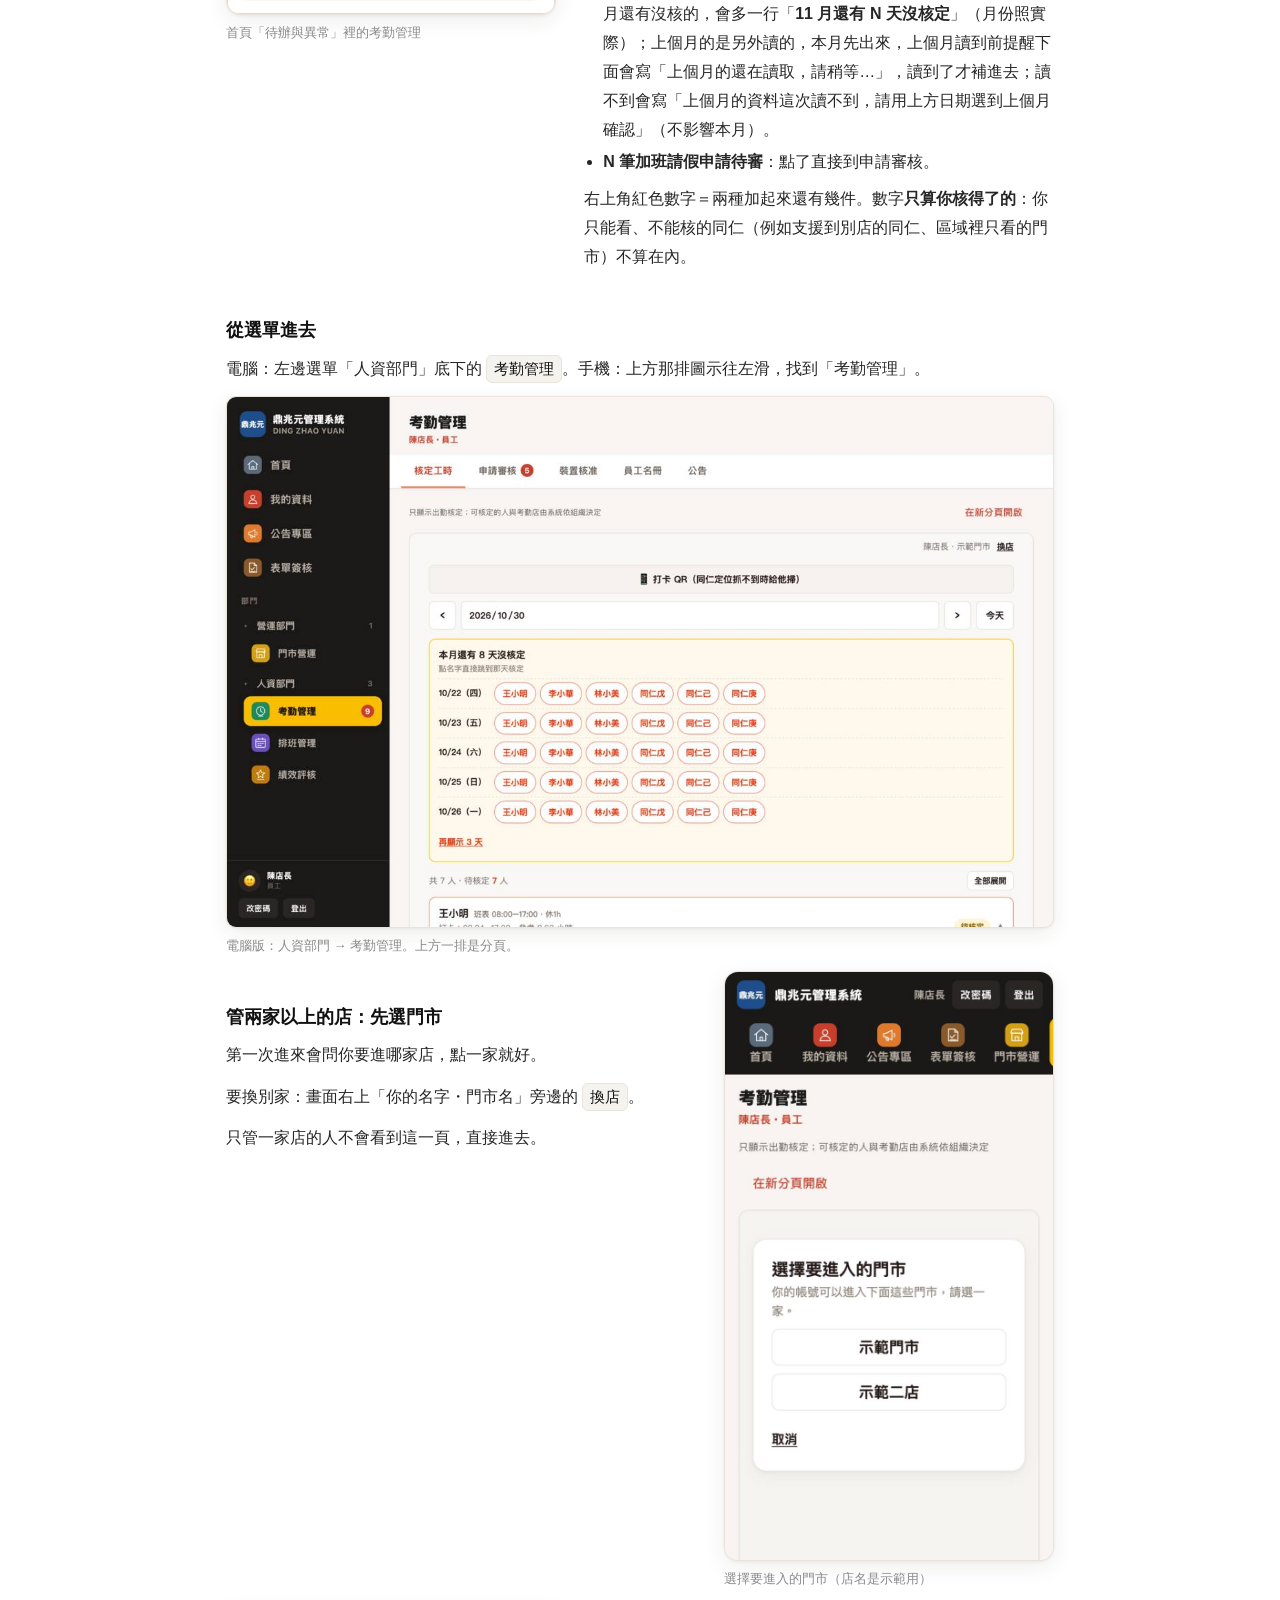
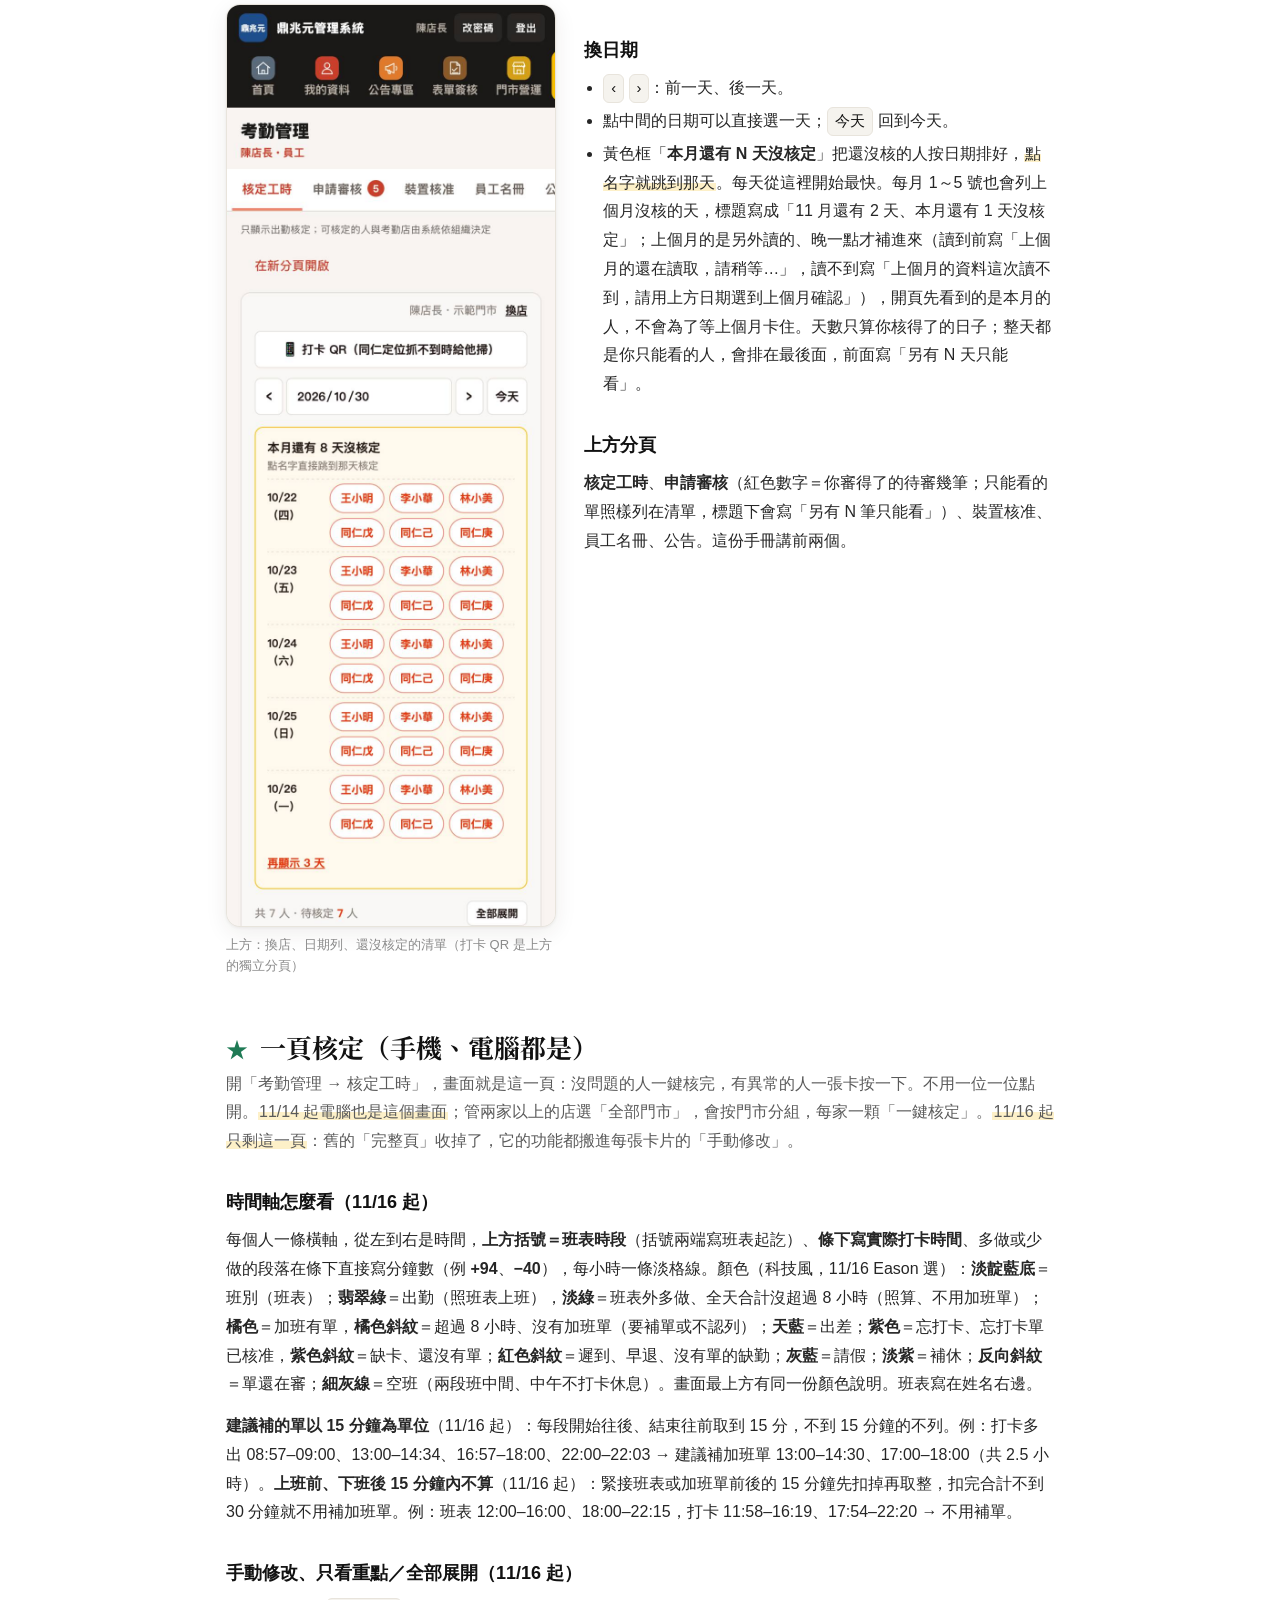
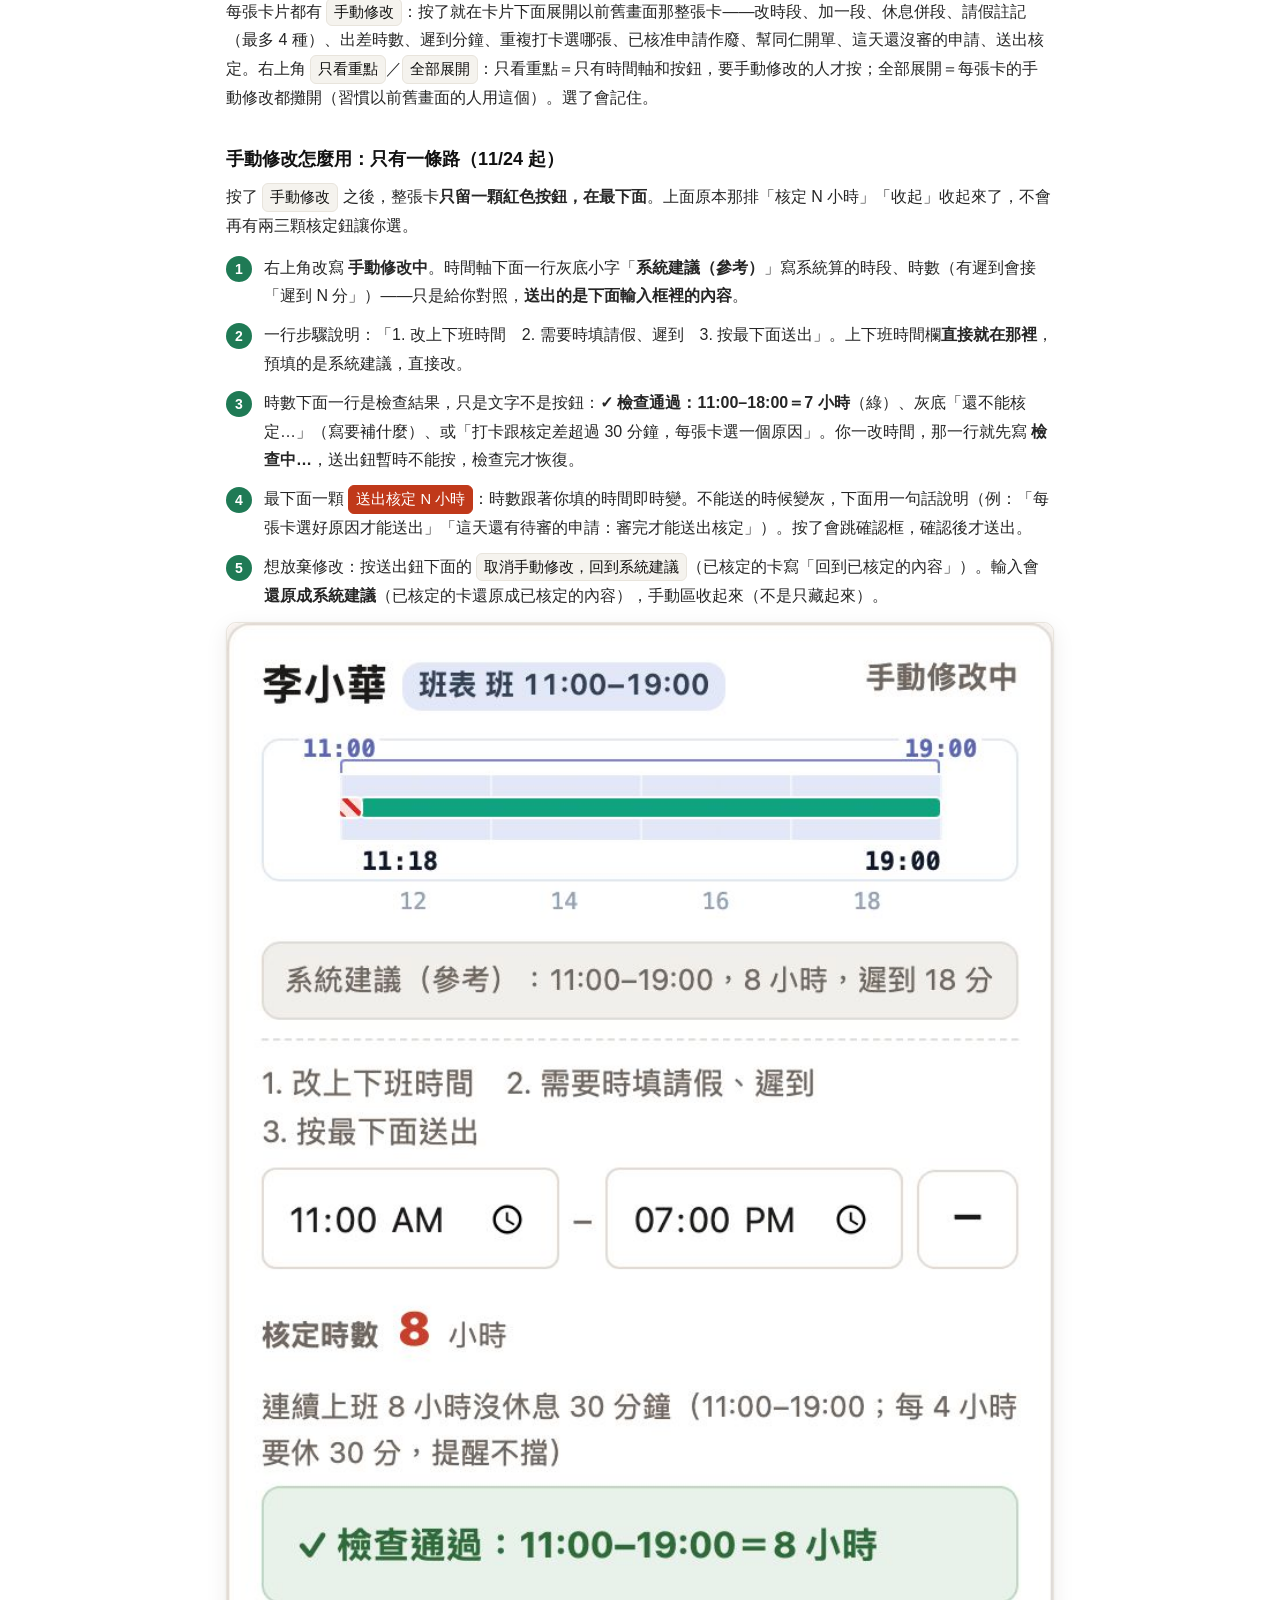
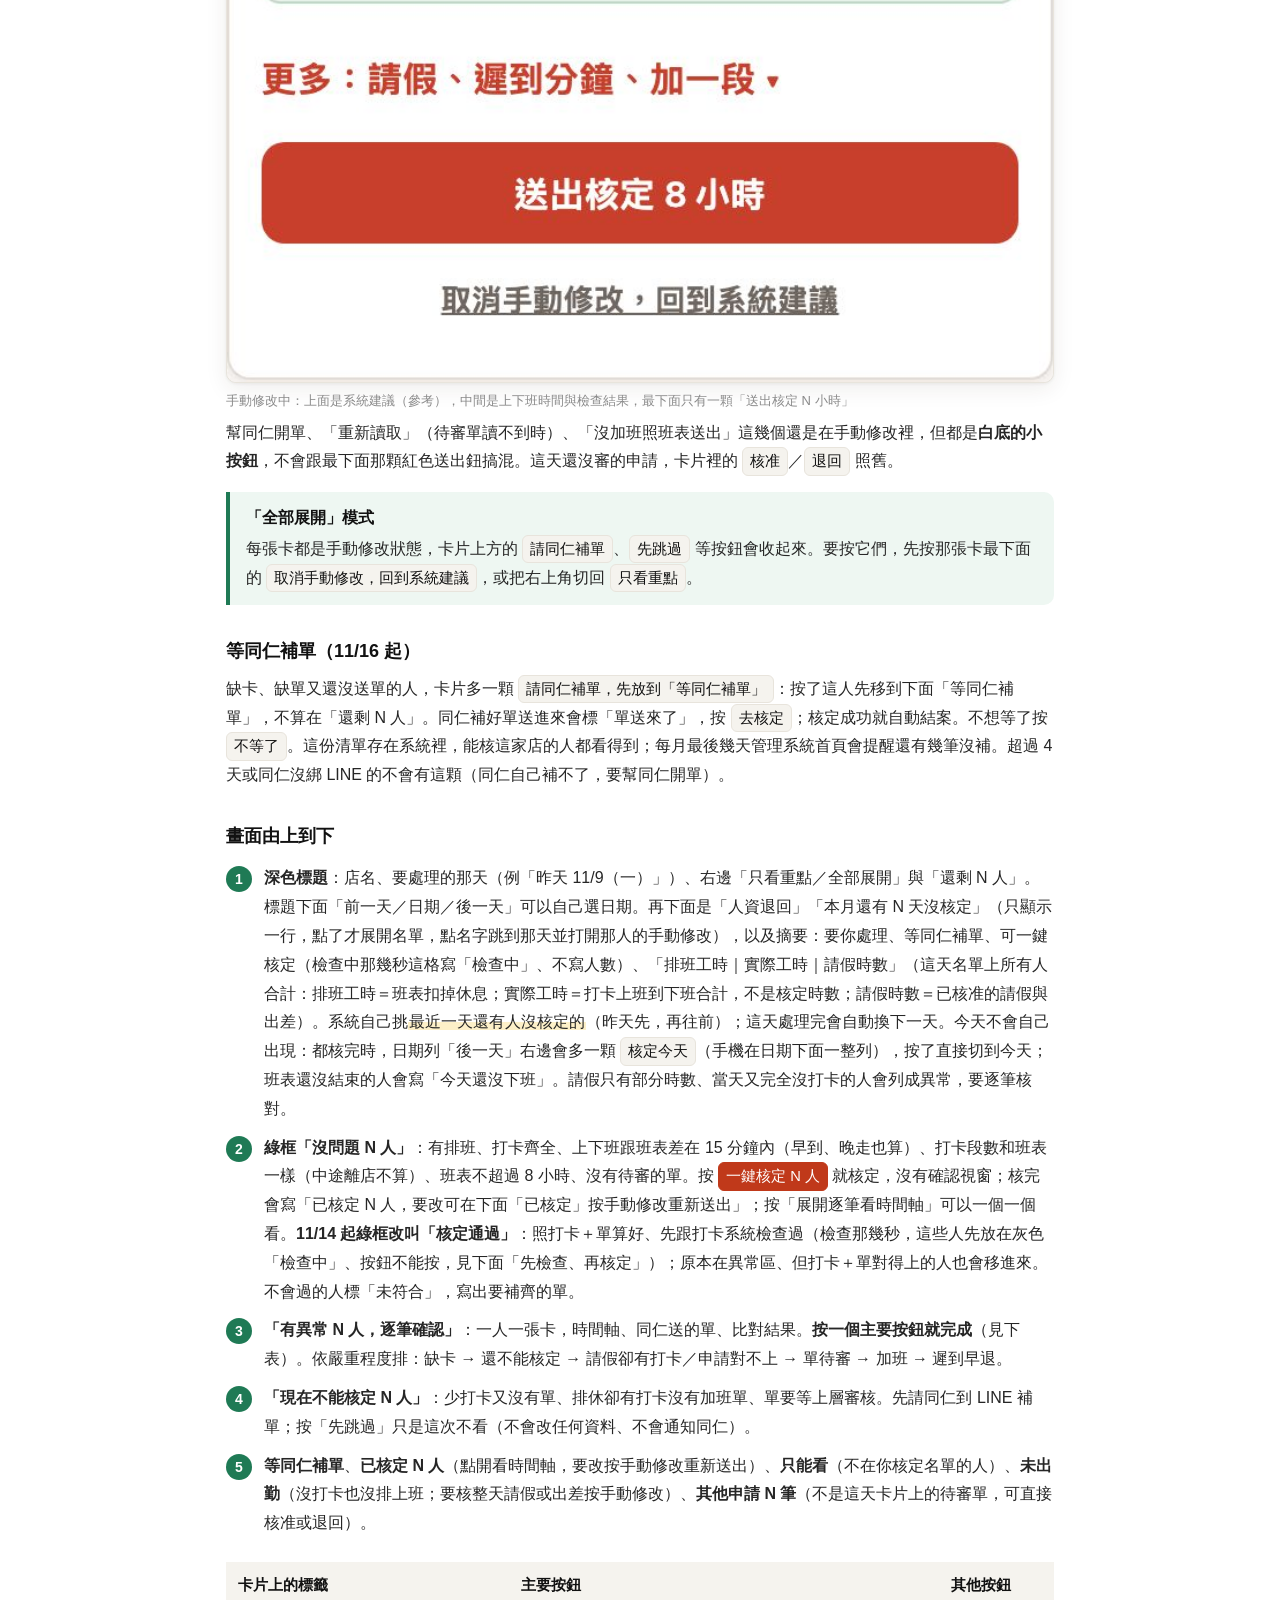
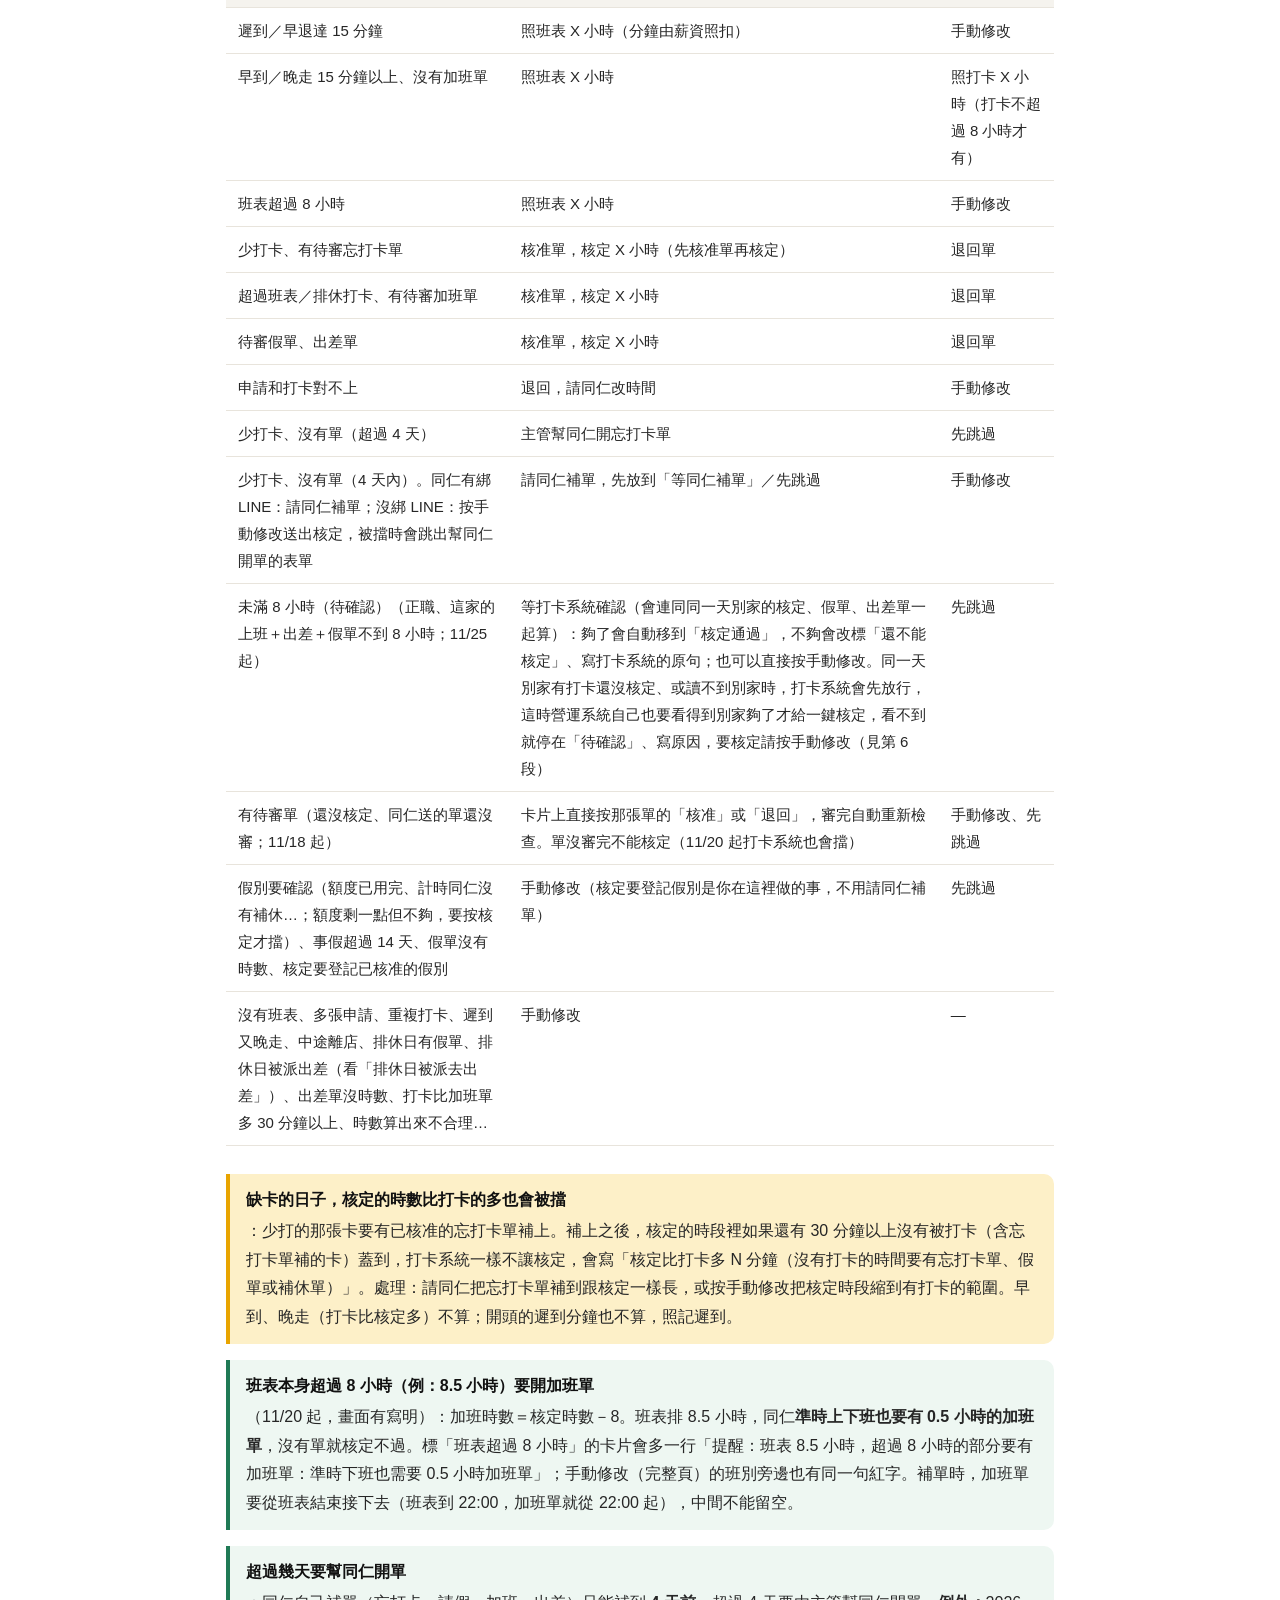
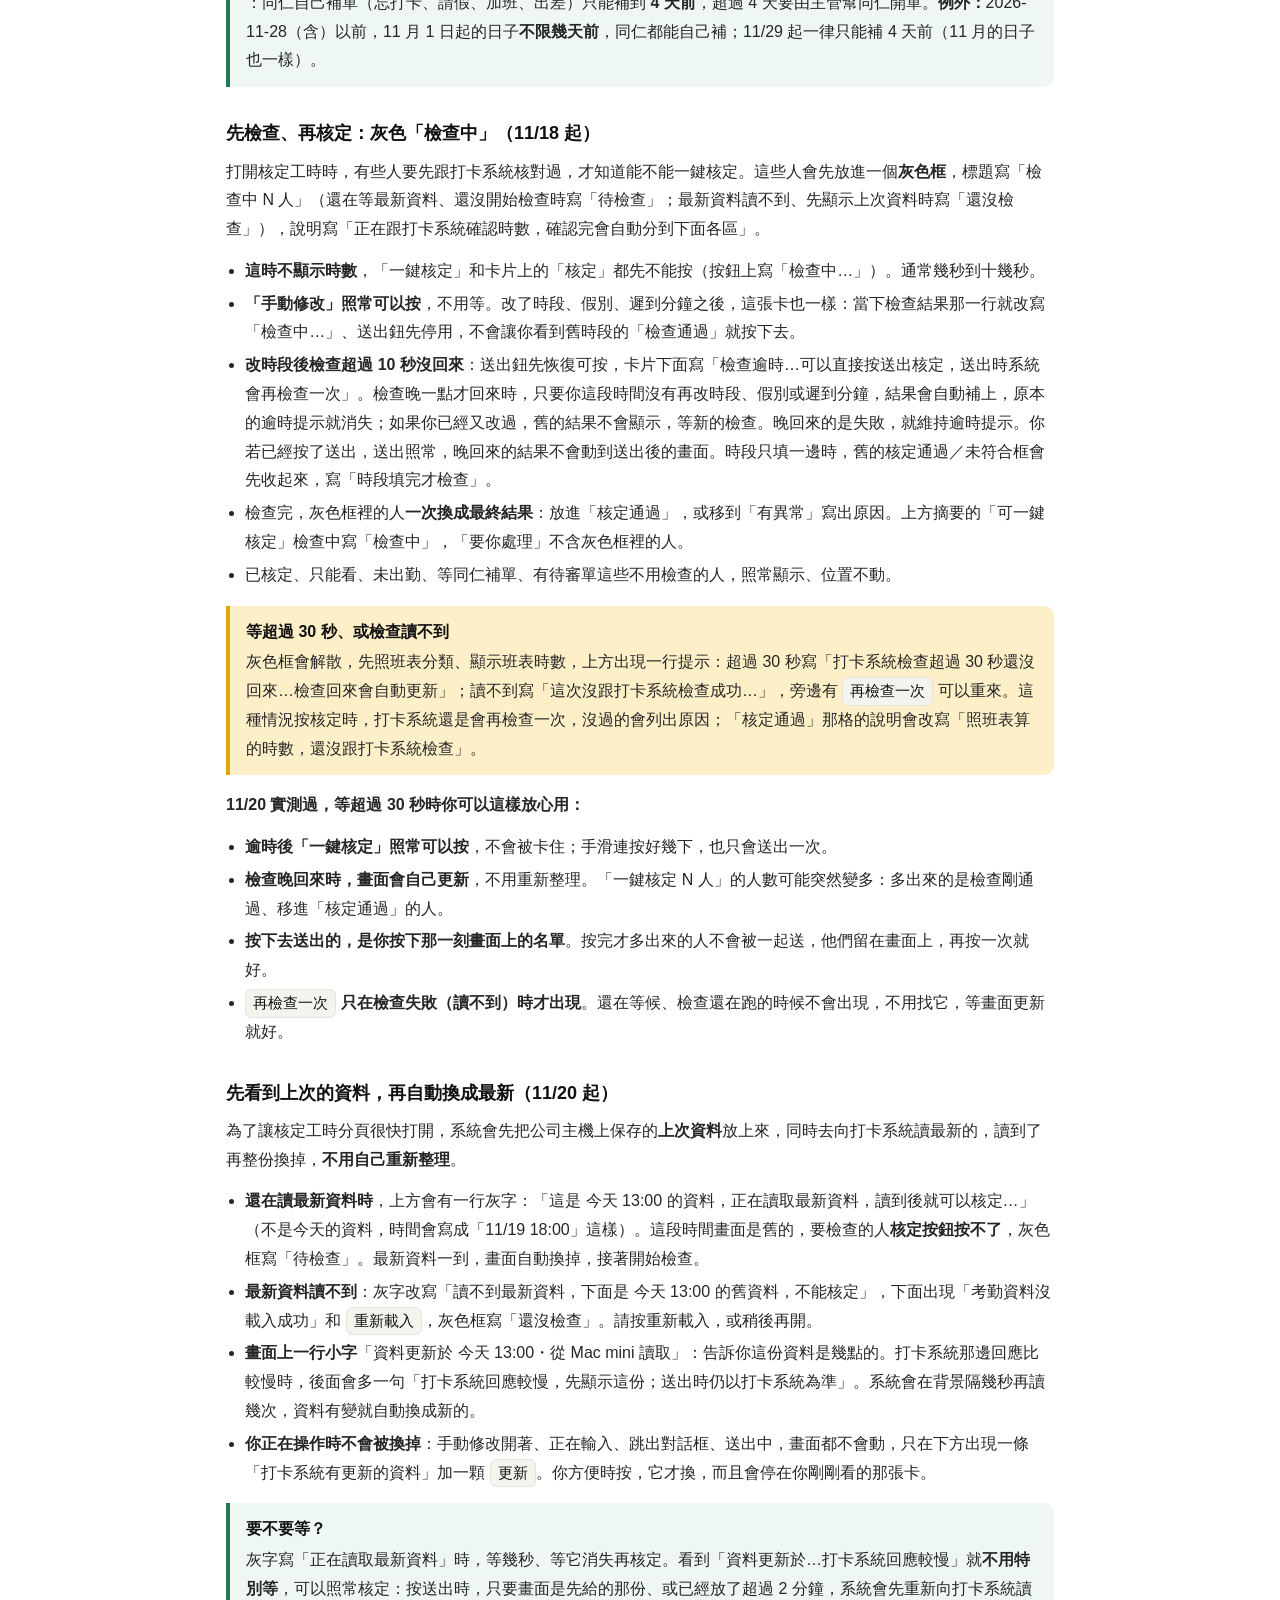
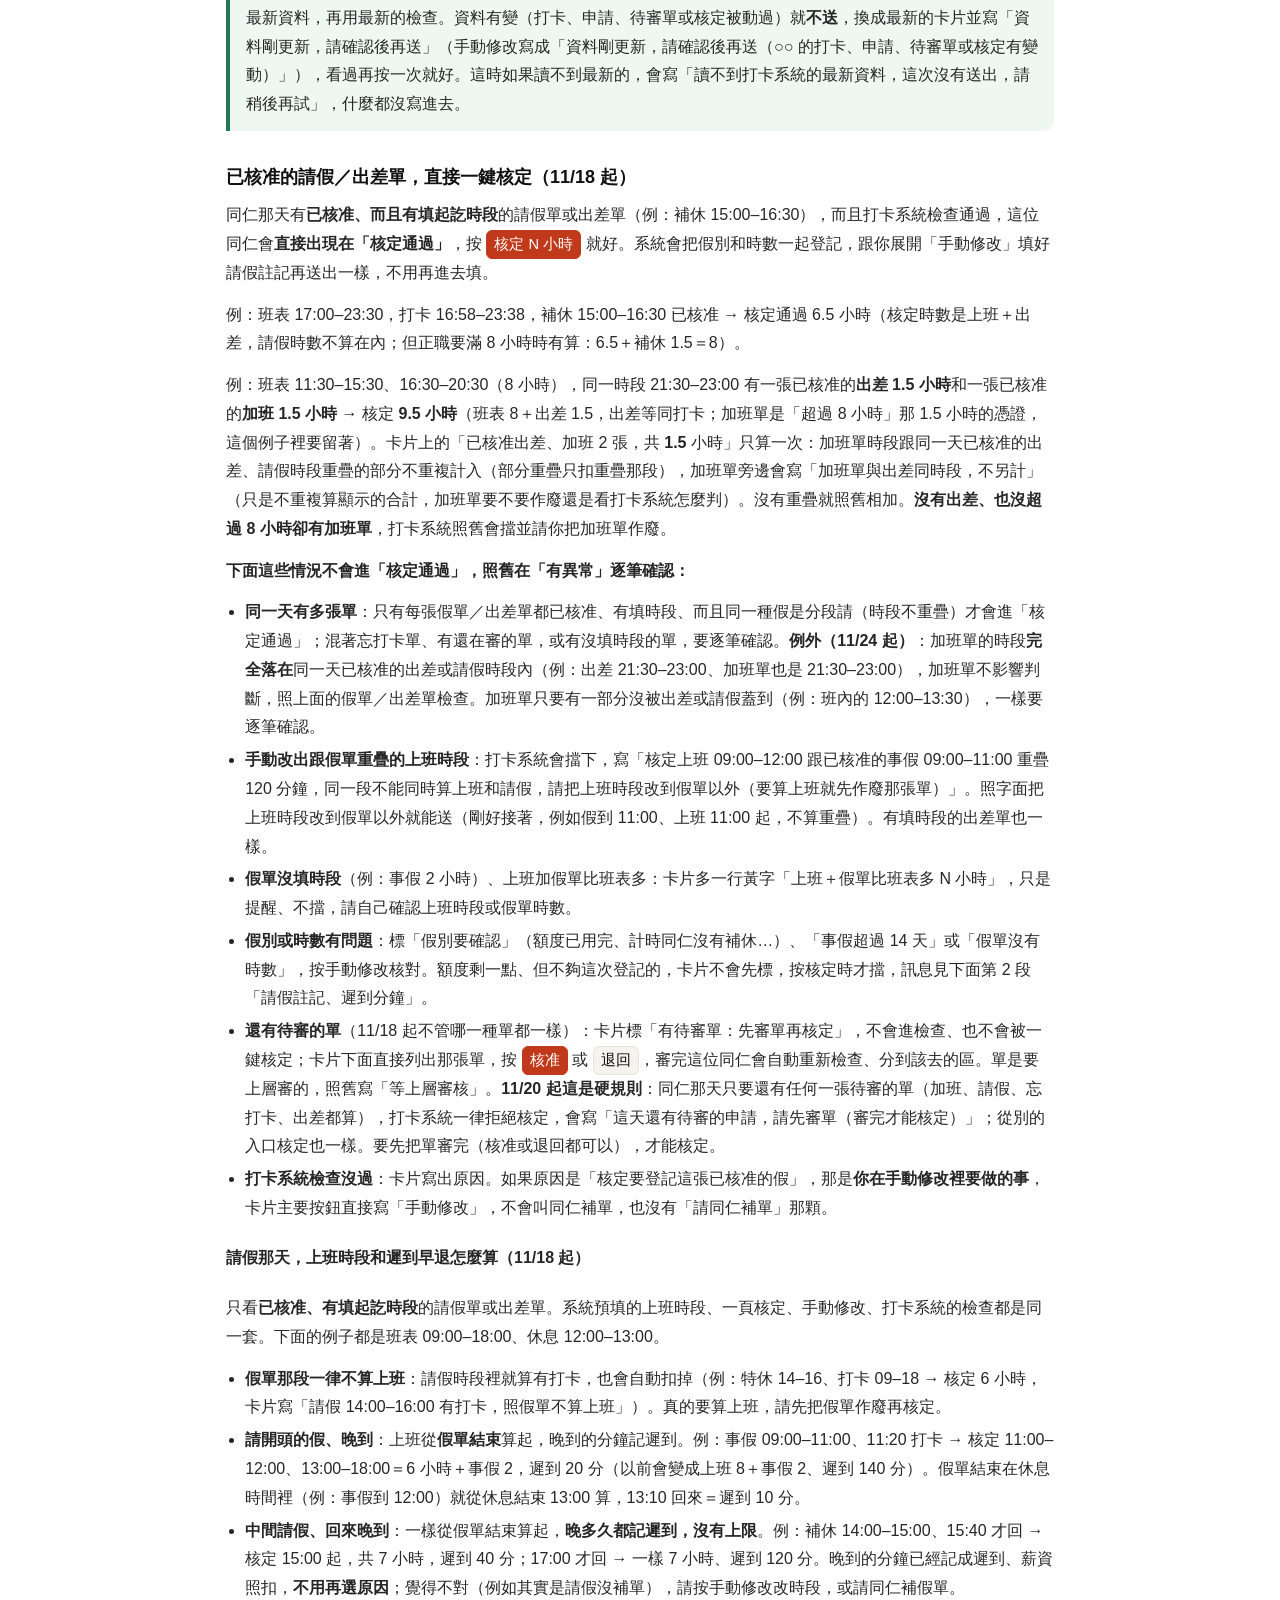
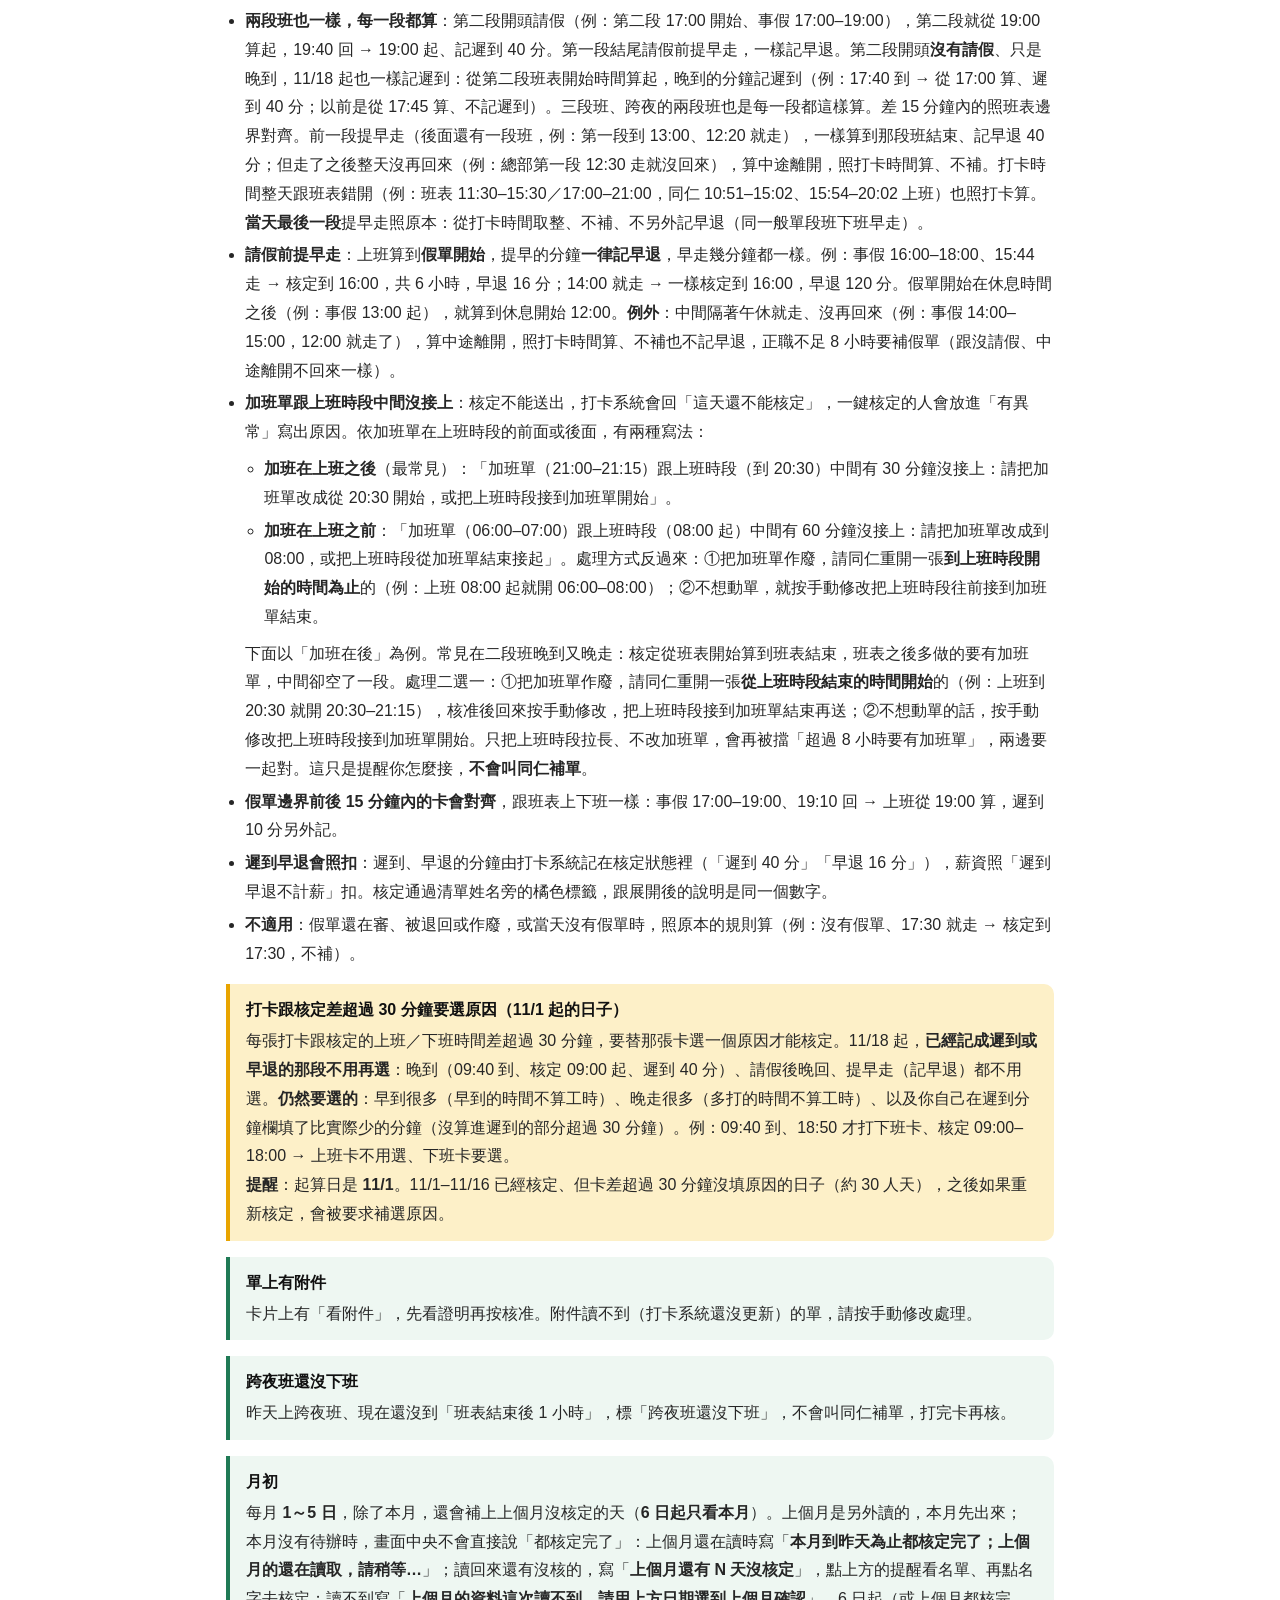
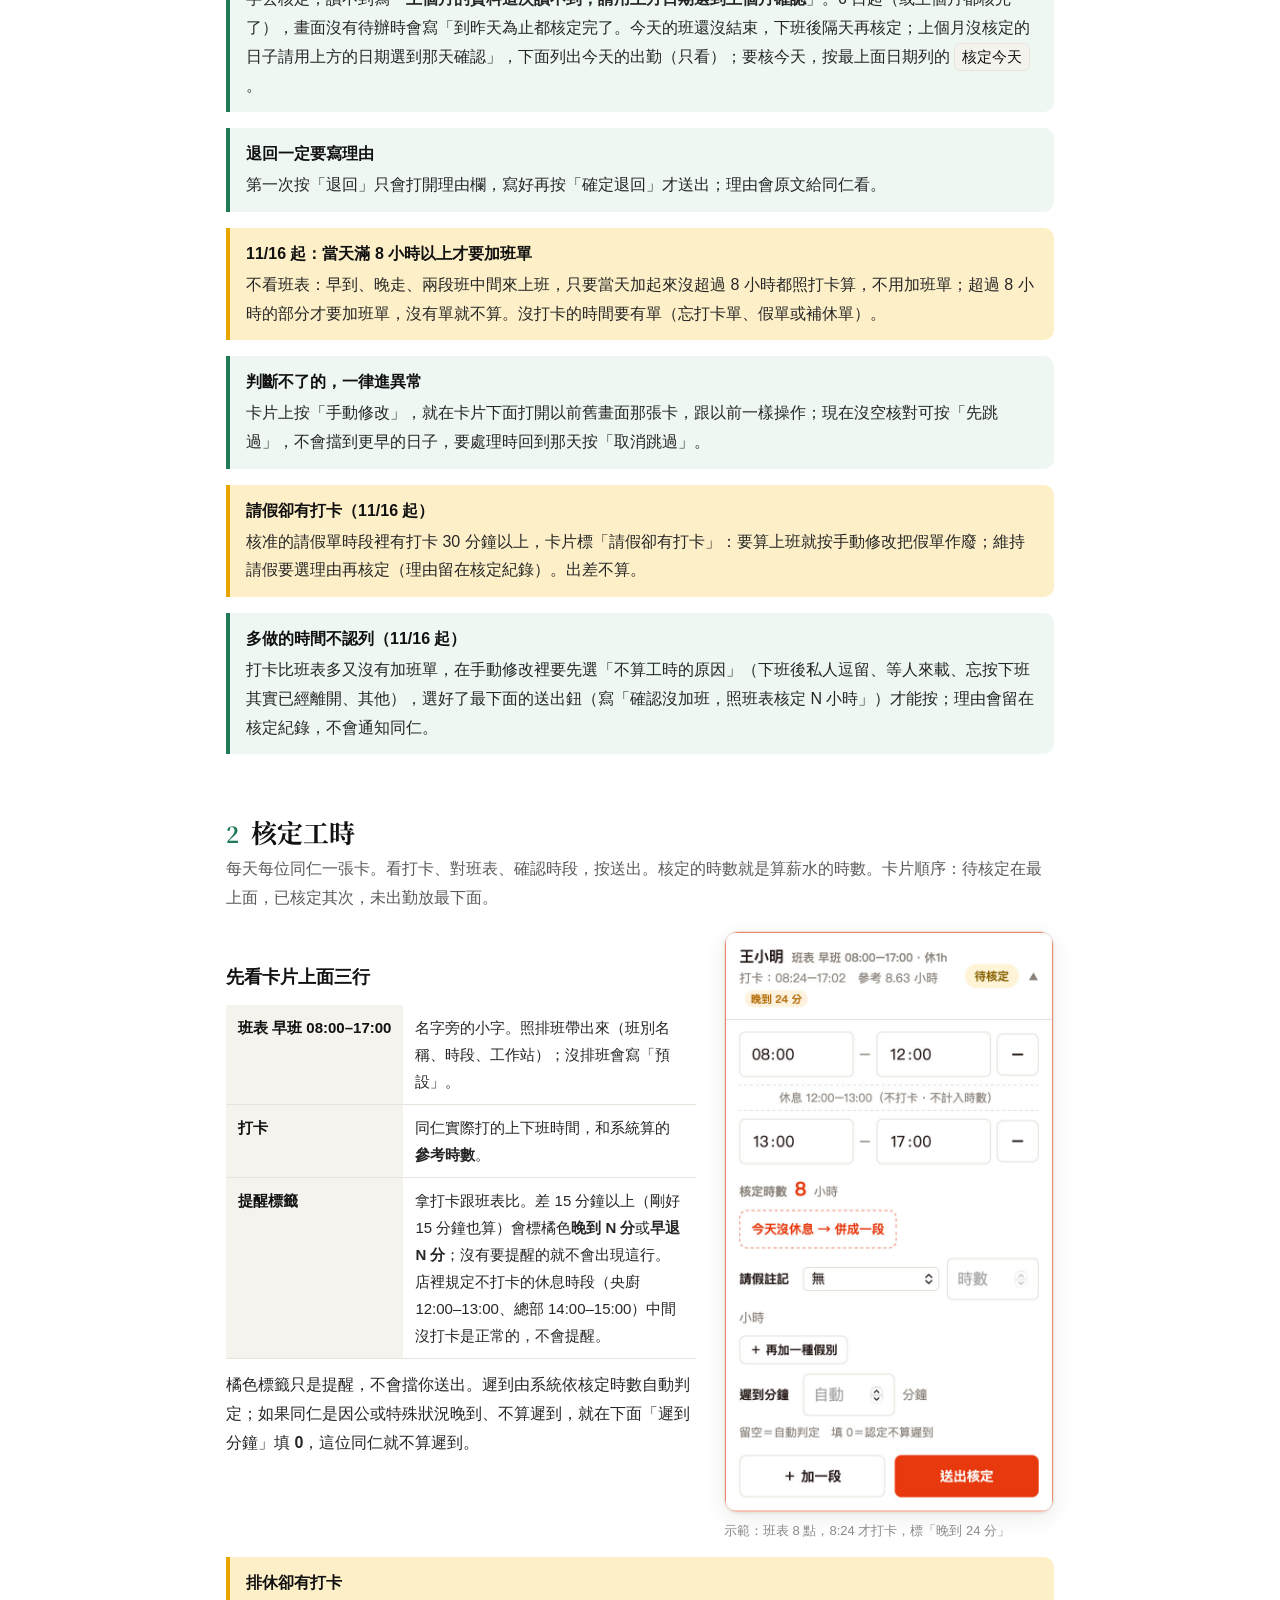
==== commit ac53afe3: "發布 mala-store-ops b1ff62e：#409 考勤核定卡片跨店提示（別家時數看得到才下結論）＋考勤手冊兩句 Co-Authored-By: Claude Fable 5.2 <nore" ====
--- a/duty-guide.html
+++ b/duty-guide.html
@@ -226,7 +226,7 @@
     <tr><td>申請和打卡對不上</td><td>退回，請同仁改時間</td><td>手動修改</td></tr>
     <tr><td>少打卡、沒有單（超過 4 天）</td><td>主管幫同仁開忘打卡單</td><td>先跳過</td></tr>
     <tr><td>少打卡、沒有單（4 天內）。同仁有綁 LINE：請同仁補單；沒綁 LINE：按手動修改送出核定，被擋時會跳出幫同仁開單的表單</td><td>請同仁補單，先放到「等同仁補單」／先跳過</td><td>手動修改</td></tr>
-    <tr><td>正職未滿 8 小時（上班＋出差＋假單不到 8 小時）</td><td>手動修改（在那裡補假單或補休單）</td><td>—</td></tr>
+    <tr><td>未滿 8 小時（待確認）（正職、這家的上班＋出差＋假單不到 8 小時；11/25 起）</td><td>等打卡系統確認（會連同同一天別家的核定、假單、出差單一起算）：夠了會自動移到「核定通過」，不夠會改標「還不能核定」、寫打卡系統的原句；也可以直接按手動修改。同一天別家有打卡還沒核定、或讀不到別家時，打卡系統會先放行，這時營運系統自己也要看得到別家夠了才給一鍵核定，看不到就停在「待確認」、寫原因，要核定請按手動修改（見第 6 段）</td><td>先跳過</td></tr>
     <tr><td>有待審單（還沒核定、同仁送的單還沒審；11/18 起）</td><td>卡片上直接按那張單的「核准」或「退回」，審完自動重新檢查。單沒審完不能核定（11/20 起打卡系統也會擋）</td><td>手動修改、先跳過</td></tr>
     <tr><td>假別要確認（額度已用完、計時同仁沒有補休…；額度剩一點但不夠，要按核定才擋）、事假超過 14 天、假單沒有時數、核定要登記已核准的假別</td><td>手動修改（核定要登記假別是你在這裡做的事，不用請同仁補單）</td><td>先跳過</td></tr>
     <tr><td>沒有班表、多張申請、重複打卡、遲到又晚走、中途離店、排休日有假單、排休日被派出差（看「排休日被派去出差」）、出差單沒時數、打卡比加班單多 30 分鐘以上、時數算出來不合理…</td><td>手動修改</td><td>—</td></tr>
@@ -423,7 +423,7 @@
     <figure><img src="img/duty-guide/11-confirm.jpg" alt="送出前的確認框"><figcaption>送出前的確認框</figcaption></figure>
     <figure><img src="img/duty-guide/12-done.jpg" alt="已核定後出現重新送出核定"><figcaption>核定完：綠字＋「重新送出核定」</figcaption></figure>
   </div>
-  <div class="note warn"><b>正職同仁看「合計」這行</b>正職同仁在班表上班的日子，核定時數下面會多一行「正職上班日：上班 7.5＋出差 0＋假單 0＝7.5／8 小時，還差 0.5 小時…」。紅字＝不到 8 小時，送不出去，做法見第 6 段。</div>
+  <div class="note warn"><b>正職同仁看「合計」這行</b>正職同仁在班表上班的日子，核定時數下面會多一行「正職上班日」。這家自己就滿 8 小時：寫「正職上班日：上班 8＋出差 0＋假單 0＝8／8 小時」。這家不到 8 小時（11/25 起）：打卡系統還沒回覆時是灰字，只寫這家的算式；打卡系統說連同同一天別家已經夠了，是黑字「正職上班日：這家 4.75 小時，連同同一天別家已滿 8 小時（打卡系統檢查通過）」；打卡系統先放行、營運系統又看不到別家夠時（見第 6 段），是灰字寫原因（例「…同一天別家有打卡還沒核定，打卡系統先放行（營運系統看不到別家核定的時數，請自己確認別家的時數再送出）」）；不夠是<b>紅字</b>，直接是打卡系統的原句（例「正職上班日要滿 8 小時：這家 3.75＋總部出差單 3.25＝7 小時，還差 1 小時…」），送不出去，做法見第 6 段。</div>
   <div class="note"><b>已經核過，後來又核准了申請？</b>那張卡會多一顆「這天已核定過，依申請重新填」。按了會照申請填好，你確認後再按「重新送出核定」才算數。<b>已經核過，同仁才送新的單（還沒審）？</b>一頁核定那張卡標「有待審單」、不會寫「核定通過」：先在卡片裡核准或退回那張單，核准的話再按「重新送出核定」（11/16 起）。</div>
 </section>
 
@@ -638,12 +638,13 @@
 
   <h3>不到 8 小時怎麼辦</h3>
   <ol class="steps">
-    <li>核定時數下面的「正職上班日」那行變紅字，寫著還差幾小時。按送出會被擋，訊息寫「正職上班日要滿 8 小時…還差 N 小時，要有已核准的假單或補休單」。</li>
+    <li>核定時數下面的「正職上班日」那行變紅字：這是打卡系統檢查的原句，寫著還差幾小時（同一天在別家上班、有別家的出差單或假單，會一起算進去）。按送出會被擋，訊息一樣寫「正職上班日要滿 8 小時…還差 N 小時，要有已核准的假單或補休單」。打卡系統還沒回覆時那行是灰字、只寫這家的算式，等一下就會換成結果。</li>
     <li>請同仁在 LINE「加班請假」送假單（任何假別都可以，補休也是假單裡的一種），時數至少補足差的部分。</li>
     <li>你在「申請審核」核准後，回到那天，「合計」那行會算進去，變成滿 8 小時就能送出。</li>
   </ol>
   <div class="note"><b>同仁沒辦法自己送單</b>（沒綁 LINE、超過 4 天）：被擋時卡片下方會跳出幫同仁開單的表單，已經幫你選好「假單」、假別「補休」、時數（差多少往上取到半小時，例差 0.25 就填 0.5）。要換假別、改時數可以自己改，寫原因後送出，由總監審核。</div>
-  <div class="note"><b>手機一頁核定</b>：不滿 8 小時的同仁不會有「一鍵核定」或「照班表」按鈕，只有「手動修改」，在手動修改裡照上面的步驟處理。</div>
+  <div class="note"><b>手機一頁核定</b>（11/25 起）：這家不滿 8 小時的同仁先標「未滿 8 小時（待確認）」，寫「這家 N 小時。打卡系統會連同同一天別家的核定、假單、出差單一起算（確認中…）」，不會有「一鍵核定」或「照班表」按鈕。打卡系統確認夠了（例如同一天在別家也有上班或已核准的出差單）→ 自動移到「核定通過」，多一行「連同同一天別家已滿 8 小時」，可以一鍵核定；確認不夠 → 改標「還不能核定」，下面是打卡系統的原句，照上面的步驟處理。打卡系統一直沒回覆或讀不到時，卡片停在「待確認」、不能一鍵，可以按上方「再檢查一次」或直接按「手動修改」。</div>
+  <div class="note warn"><b>打卡系統「先放行」的兩種情況（11/25 起不給一鍵）</b>：①同一天別家<b>有打卡、還沒核定</b>；②打卡系統<b>讀不到別家</b>的資料。這兩種情況打卡系統不會擋，這家不到 8 小時也會檢查通過。所以營運系統會再看一次自己讀得到的別家資料（別家已核定的時數、別家已核准的出差單和假單）：加上這家滿 8 小時，才移到「核定通過」、可以一鍵核定；不夠或讀不到，卡片停在「未滿 8 小時（待確認）」，寫「同一天別家有打卡還沒核定，打卡系統先放行…」或「打卡系統檢查通過，但營運系統看不到同一天別家有沒有滿 8 小時…」，只有「手動修改」「先跳過」。要核定就按手動修改，自己確認別家的時數後送出（送出時的檢查跟以前一樣）；或等別家核定完，重新整理這一天再看。營運系統這邊的判斷只是保險，不會拿來寫「還差幾小時」。支援帳號（例如原單位在金山、到總部支援）也一樣，打卡系統照原單位算正職。<b>用門市共用帳號登入</b>時打卡系統不檢查滿 8 小時，卡片照 11/25 以前的寫法（「正職未滿 8 小時」、還差幾小時）。</div>
 
   <h3 id="cross">同一天在兩家店上班（11/18 起的規則，套用 11/1 起的日子）</h3>
   <ul class="dots">
@@ -660,7 +661,7 @@
     <tr><td>支援 A 店 4.5 小時＋支援 B 店 4 小時</td><td>8.5</td><td>A 店 0.5 小時（時數比較長）</td></tr>
     <tr><td>原單位 2 小時＋支援 A 店 4 小時（10:00 起）＋支援 B 店 4 小時（15:00 起）</td><td>10</td><td>B 店 2 小時（一樣長，B 比較晚開始）</td></tr>
   </table></div>
-  <div class="note"><b>卡片會先提醒</b>：同仁同一天也在同一單位別家打卡時，卡片會寫例如「今天也在金山上班 2 小時，合計 8.75 小時；金山的 2 小時裡有 0.75 小時是加班，加班單開在金山，這家不用開」。別家還沒核定時，時數照打卡估（會寫「那邊還沒核定，照打卡估」）。「正職上班日」那行也會把別家的時數算進去。<b>原單位只提醒、不擋</b>；真正擋的是要開加班單的那家：沒有已核准的加班單就核不了，訊息會寫要開在哪家、幾小時。</div>
+  <div class="note"><b>卡片會先提醒</b>：同仁同一天也在同一單位別家打卡或已經核定時，卡片會寫例如「今天也在金山上班 2 小時，合計 8.75 小時；金山的 2 小時裡有 0.75 小時是加班，加班單開在金山，這家不用開」。別家的時數照打卡估（會寫「那邊還沒核定，照打卡估」）；別家沒打卡、只有已核定（例如整天出差）這句不會列，滿不滿 8 小時以打卡系統的檢查為準。這家不到 8 小時時，「正職上班日」那行只寫這家，連同別家夠不夠以打卡系統的檢查為準（見第 6 段）。<b>原單位只提醒、不擋</b>；真正擋的是要開加班單的那家：沒有已核准的加班單就核不了，訊息會寫要開在哪家、幾小時。</div>
   <h3 id="cross-trip">另一個單位有已核准的出差單（11/24 起）</h3>
   <ul class="dots">
     <li><b>出差單也算進滿 8 小時</b>：同仁同一天在另一個單位（同一單位才相加）有<b>已核准</b>的出差單，那邊還沒核定、也沒打卡，這張出差單的時數照樣算進兩邊合計。例：同仁那天在總部有已核准的出差單 3.25 小時，另外到金山支援 4.75 小時；金山核定 4.75 小時，合計 8 小時，可以送出，不用再補假單。</li>
@@ -669,7 +670,8 @@
     <li>還差時數被擋時，訊息會把出差單單獨寫出來，例：「這家 3.75＋總部出差單 3.25＝7 小時，還差 1 小時」。</li>
     <li><b>同一趟出差只開一張單</b>：不要在兩個帳號各開一張，不然同一段時間會被算兩次。</li>
   </ul>
-  <div class="note warn"><b>卡片上的紅字提示（卡片提示之後會更新）</b>：核定卡片的提示目前還沒把另一個單位的出差單算進去，可能仍寫「不足 8 小時」。這時<b>以按送出時的檢查結果為準</b>：送得出去就是過了，被擋的話訊息會寫還差多少。</div>
+  <div class="note warn"><b>卡片上的提示（11/25 起）</b>：滿不滿 8 小時、要不要加班單以打卡系統為準，所以這家不到 8 小時時，卡片不會自己寫「還差幾小時」，而是先標「未滿 8 小時（待確認）」，等打卡系統檢查（會把另一個單位已核准的出差單算進去）：夠了就移到「核定通過」、寫「連同同一天別家已滿 8 小時」；不夠就照打卡系統的原句寫還差多少。手動修改頁的「正職上班日」那行也一樣。<b>確認中</b>的卡片只寫別家看得到的時數，例「今天也在總部有打卡，約 3.25 小時（那邊還沒核定）；兩家合計、要不要加班單，等打卡系統確認後才會寫」，<b>兩家合計、要開幾小時加班單，是檢查回來才寫</b>。打卡系統先放行（別家有打卡還沒核定、讀不到別家）的情況見第 6 段「先放行的兩種情況」。</div>
+  <div class="note"><b>營運系統看不到別家時</b>：營運系統讀別家資料用的是 Mac mini 上的考勤副本。副本那家暫時問不到、或那天剛有變動還在重讀，就當成「看不到」：這家不到 8 小時的卡停在「待確認」，寫「打卡系統檢查通過，但營運系統看不到同一天別家有沒有滿 8 小時…」，不會給一鍵核定（這句不寫原因：也可能是打卡系統讀不到別家、或這家名冊有兩位同名）。通常等一兩分鐘重新整理就會好；急的話按手動修改，自己確認別家的時數後送出。</div>
 
   <div class="note"><b>薪資怎麼算</b>：同仁的薪資單照舊由原單位發，錢不會變。成本上，支援單位吸收的加班會在「跨店請款」多算加班加成那段（1.34 倍的多 0.34、1.67 倍的多 0.67）；當月被補休抵掉的加班不算。補休照加班日期先後扣，例：1 號加班 1 小時、2 號加班 2 小時，休 2 小時補休＝扣 1 號 1 小時＋2 號 1 小時。</div>
 
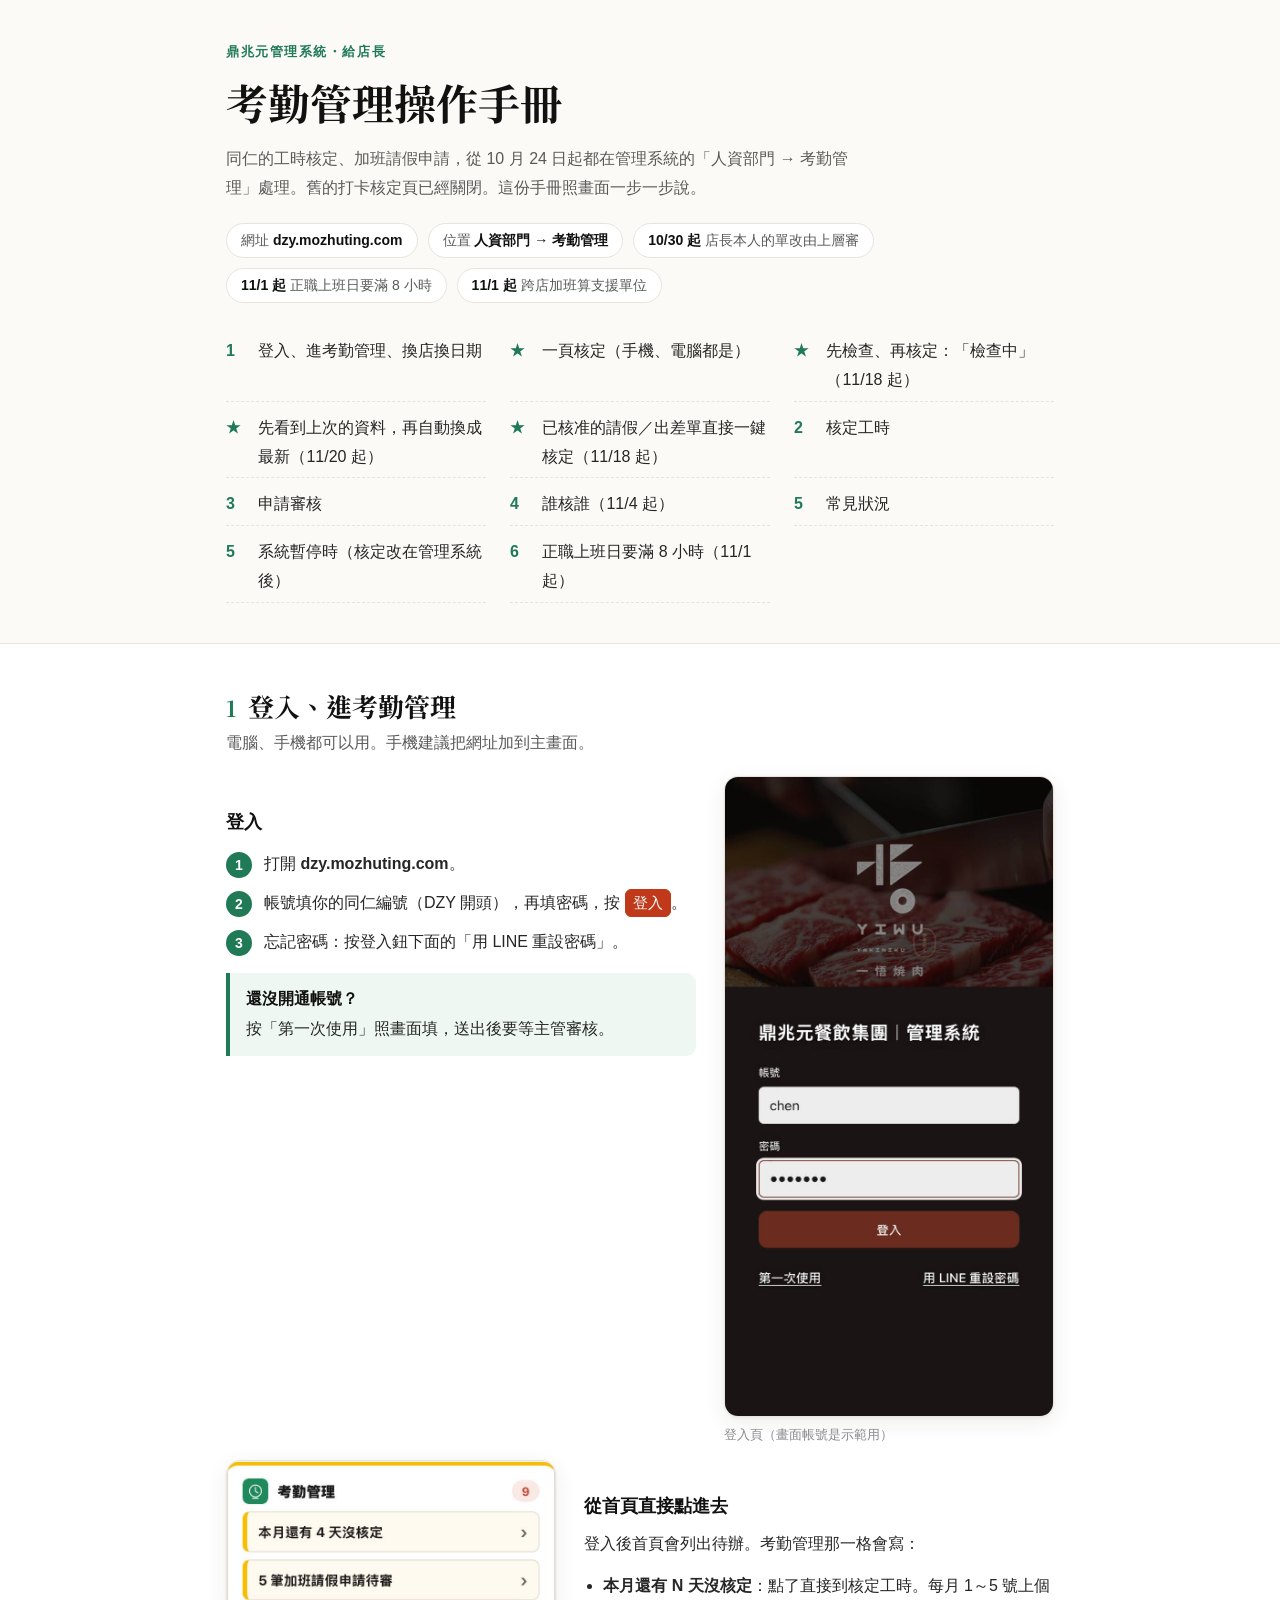
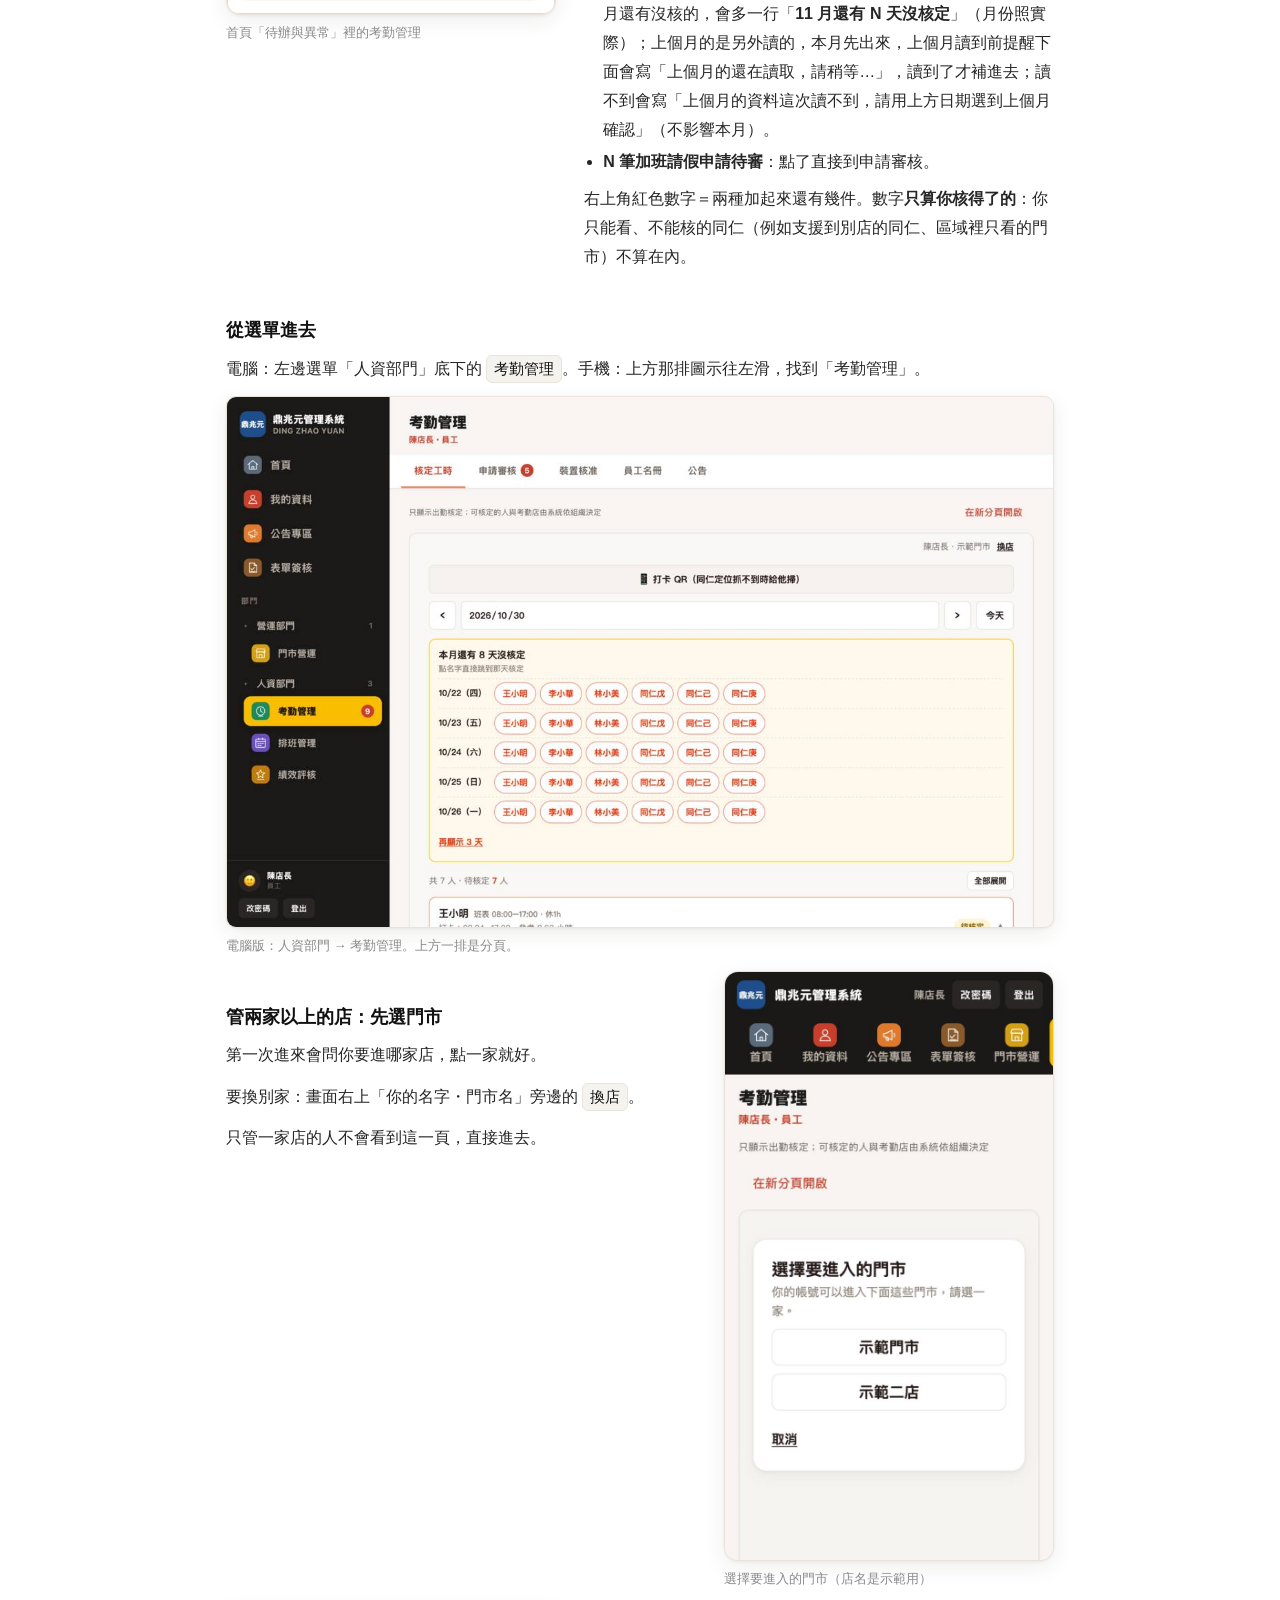
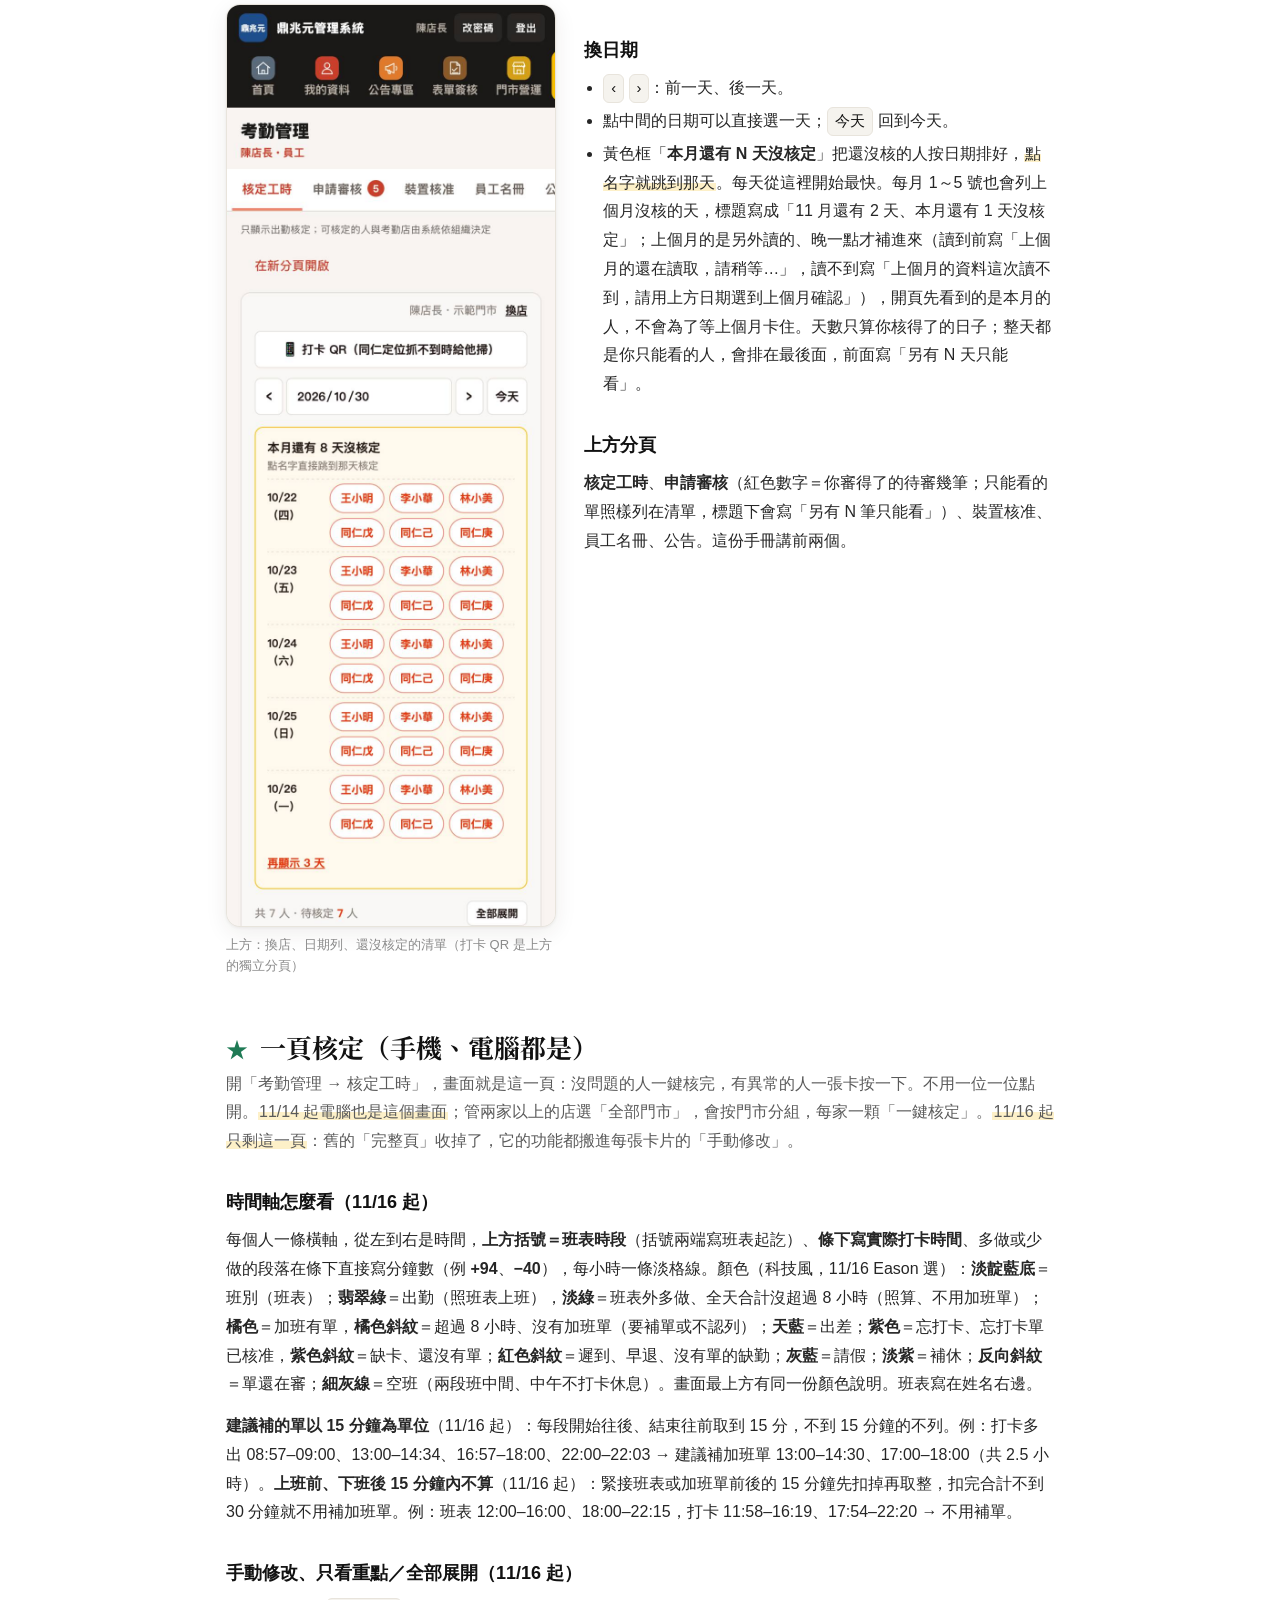
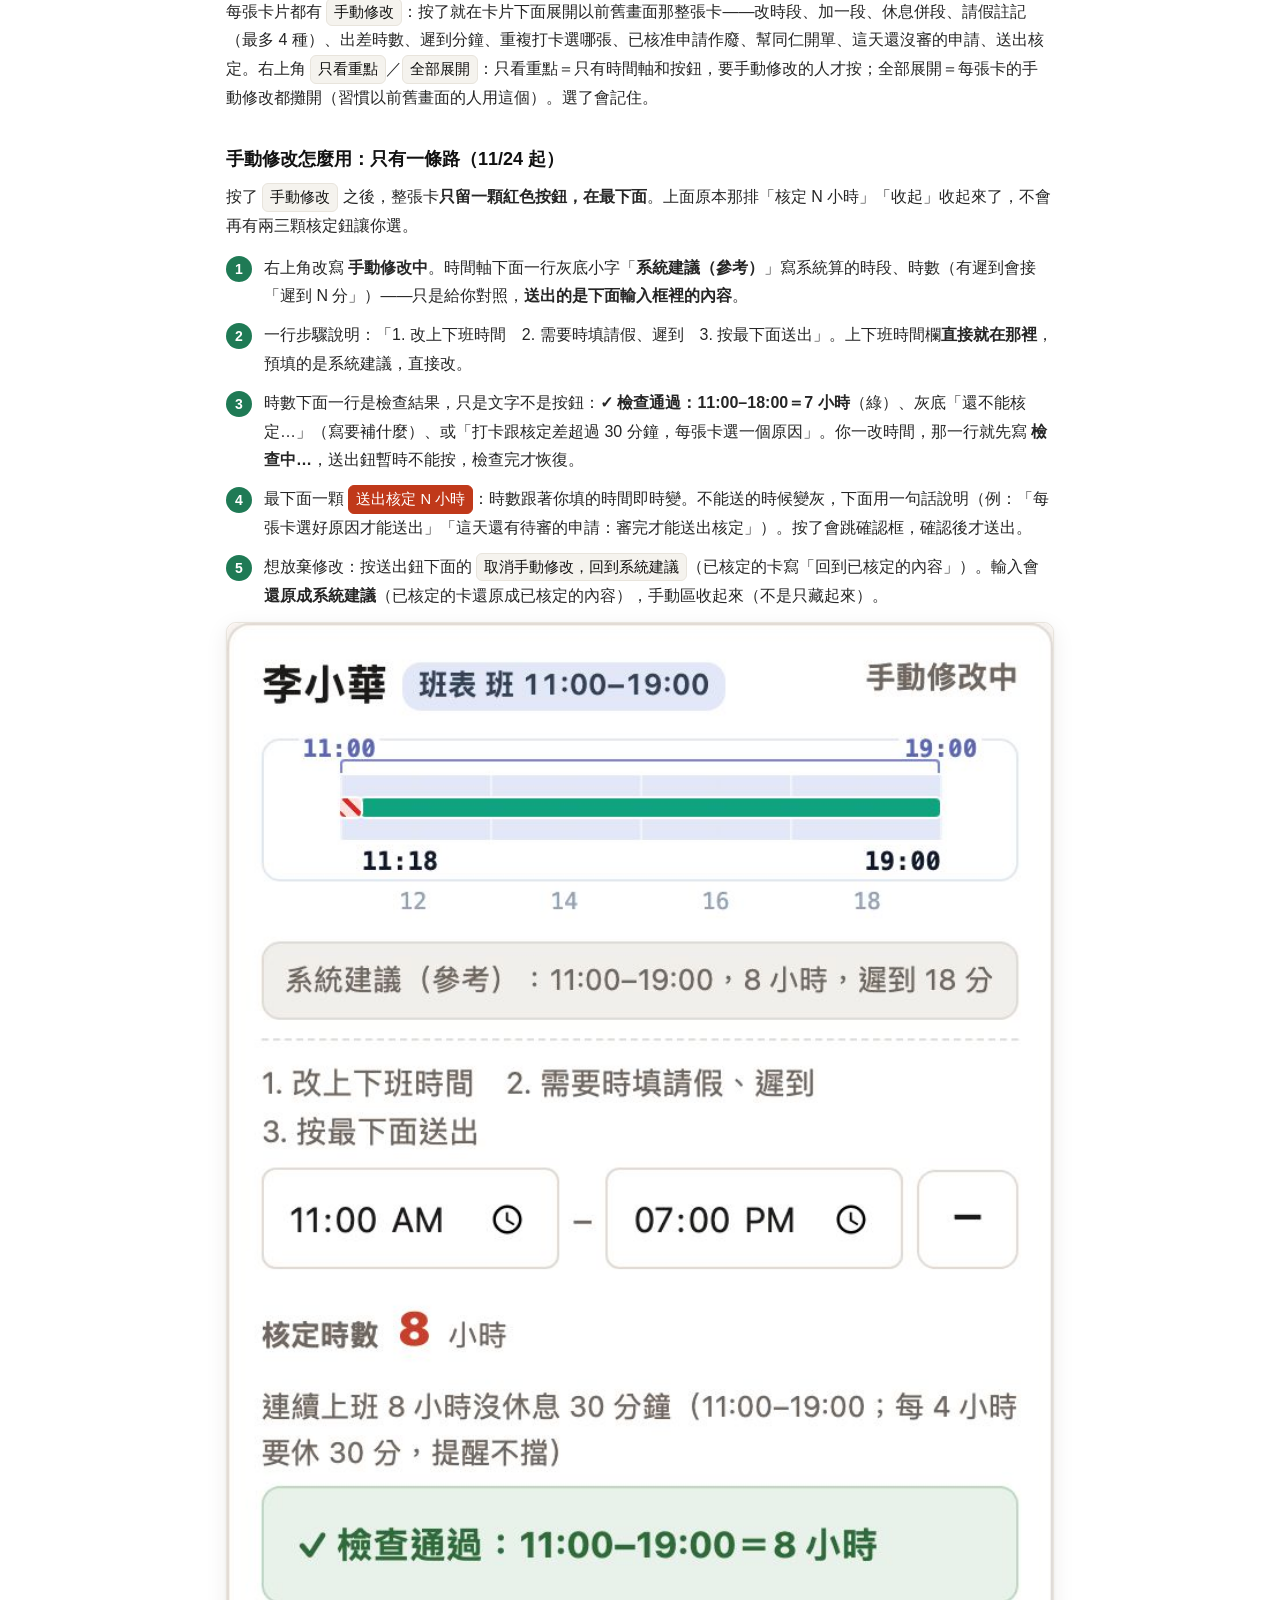
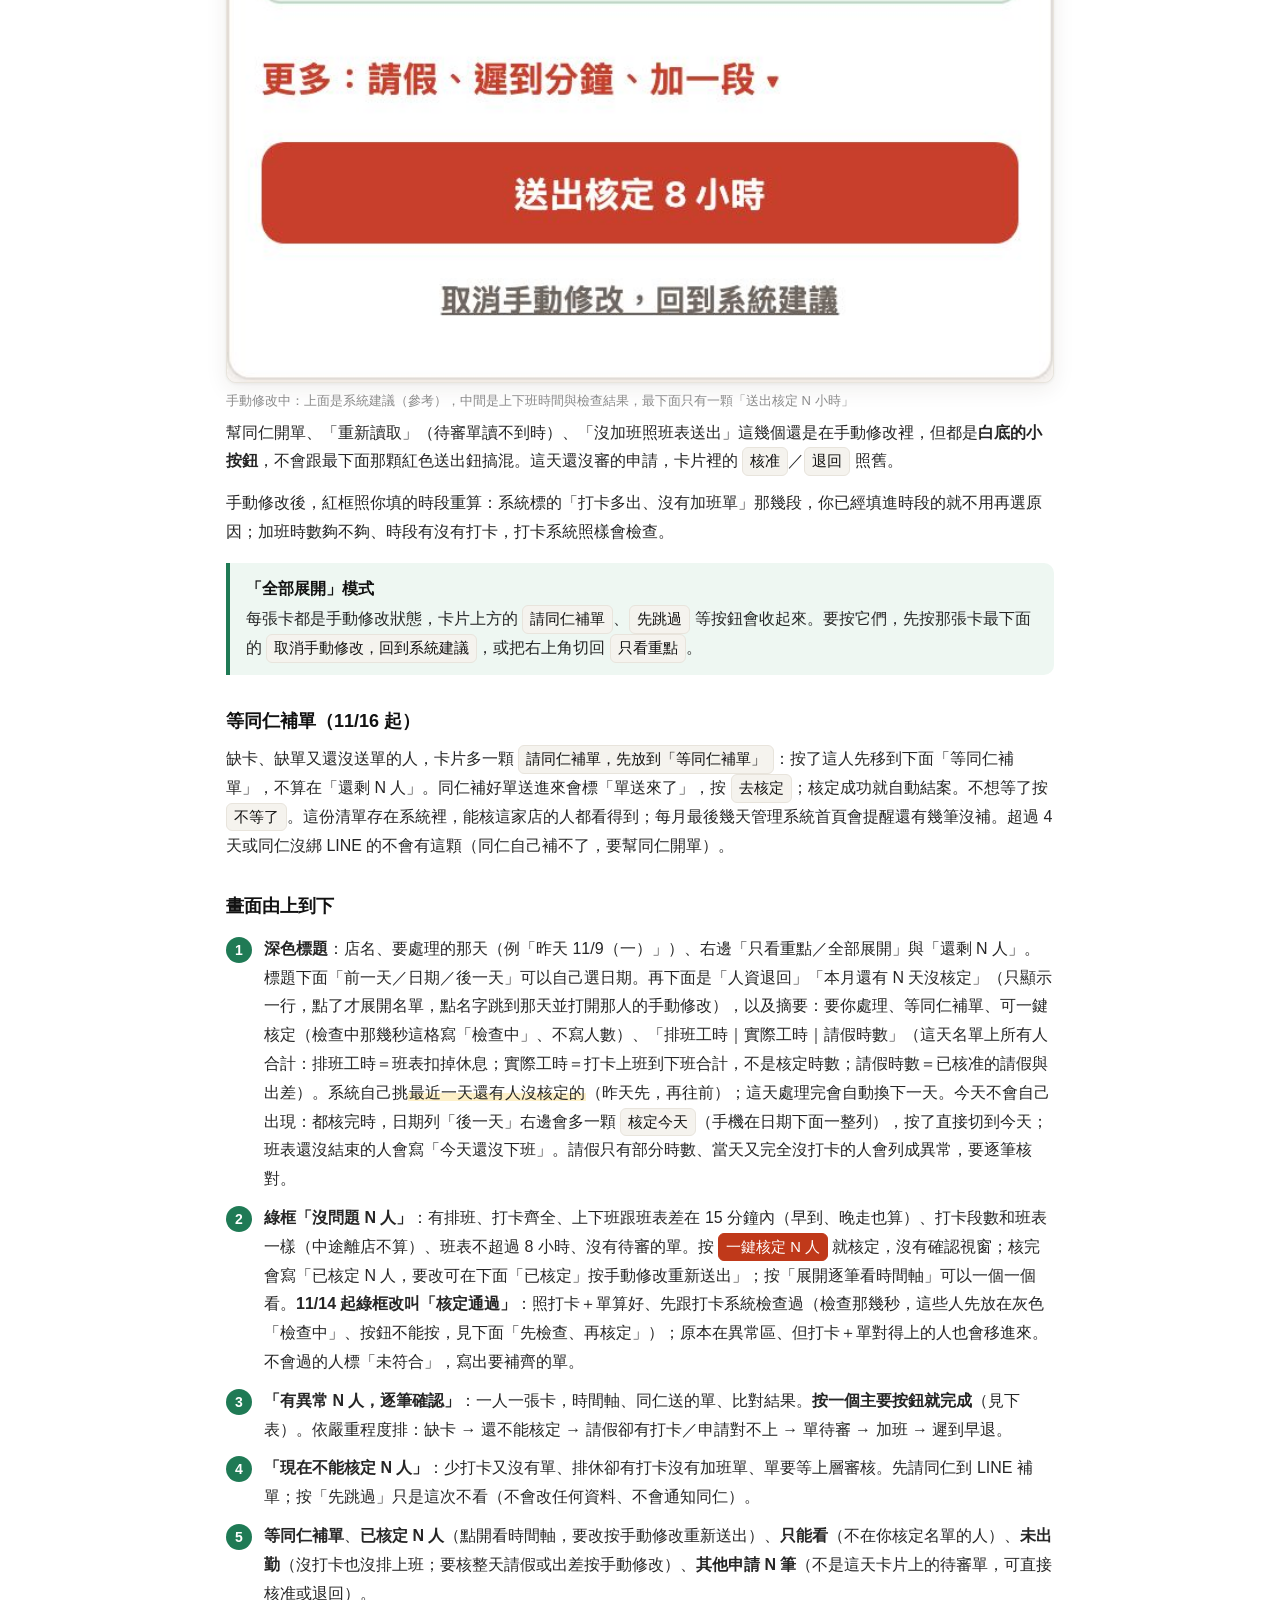
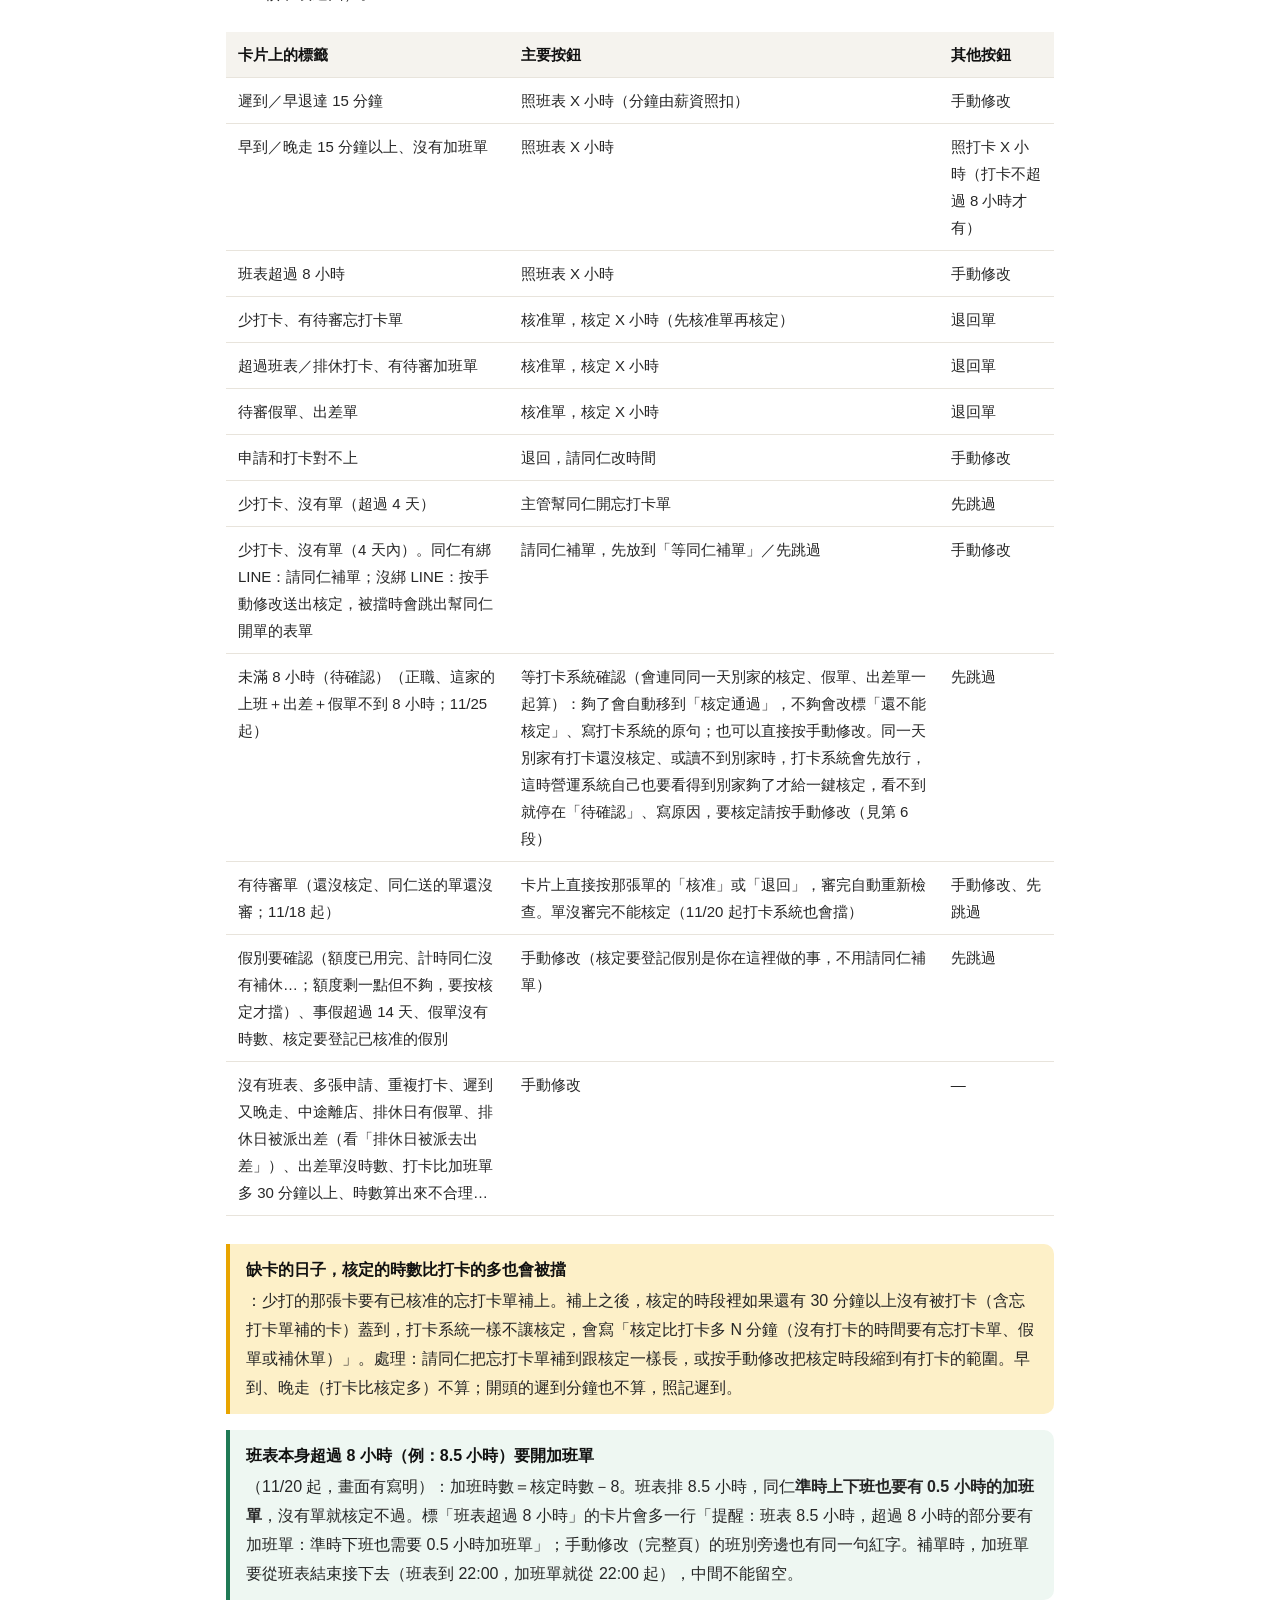
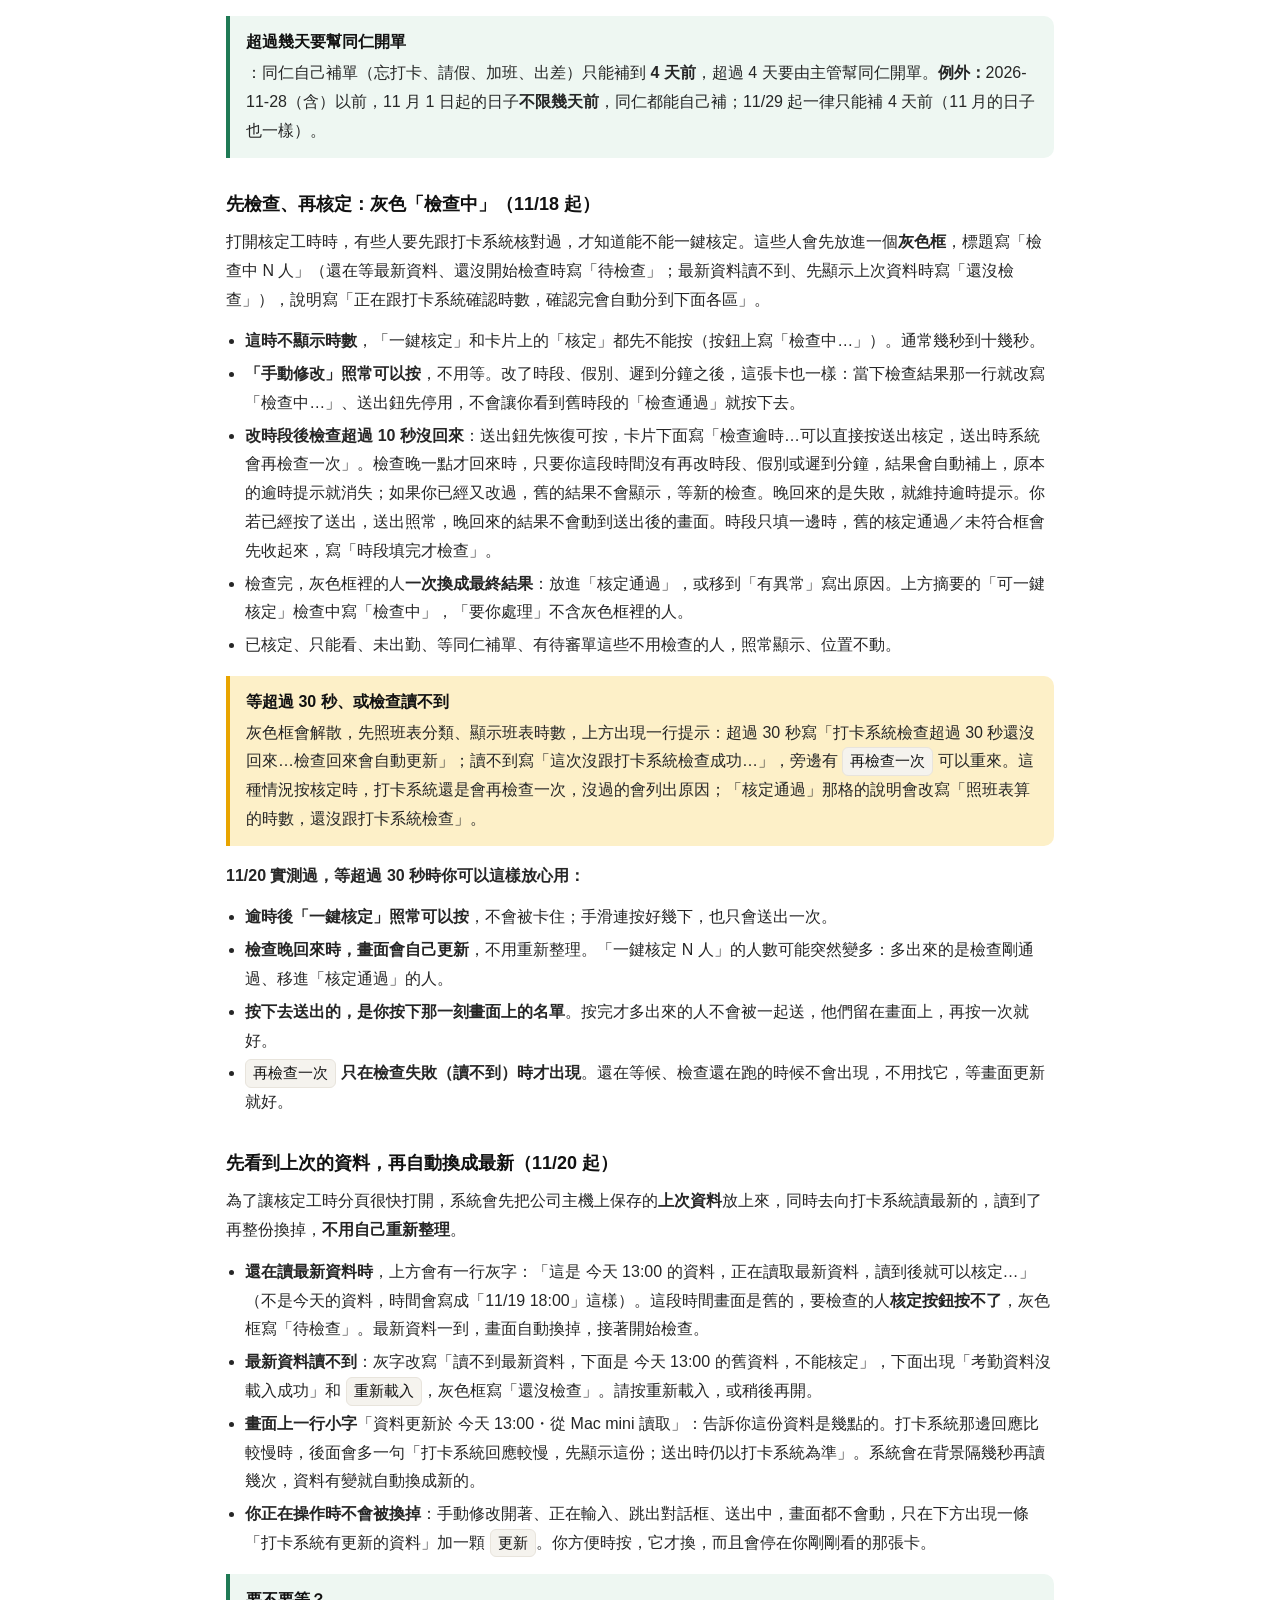
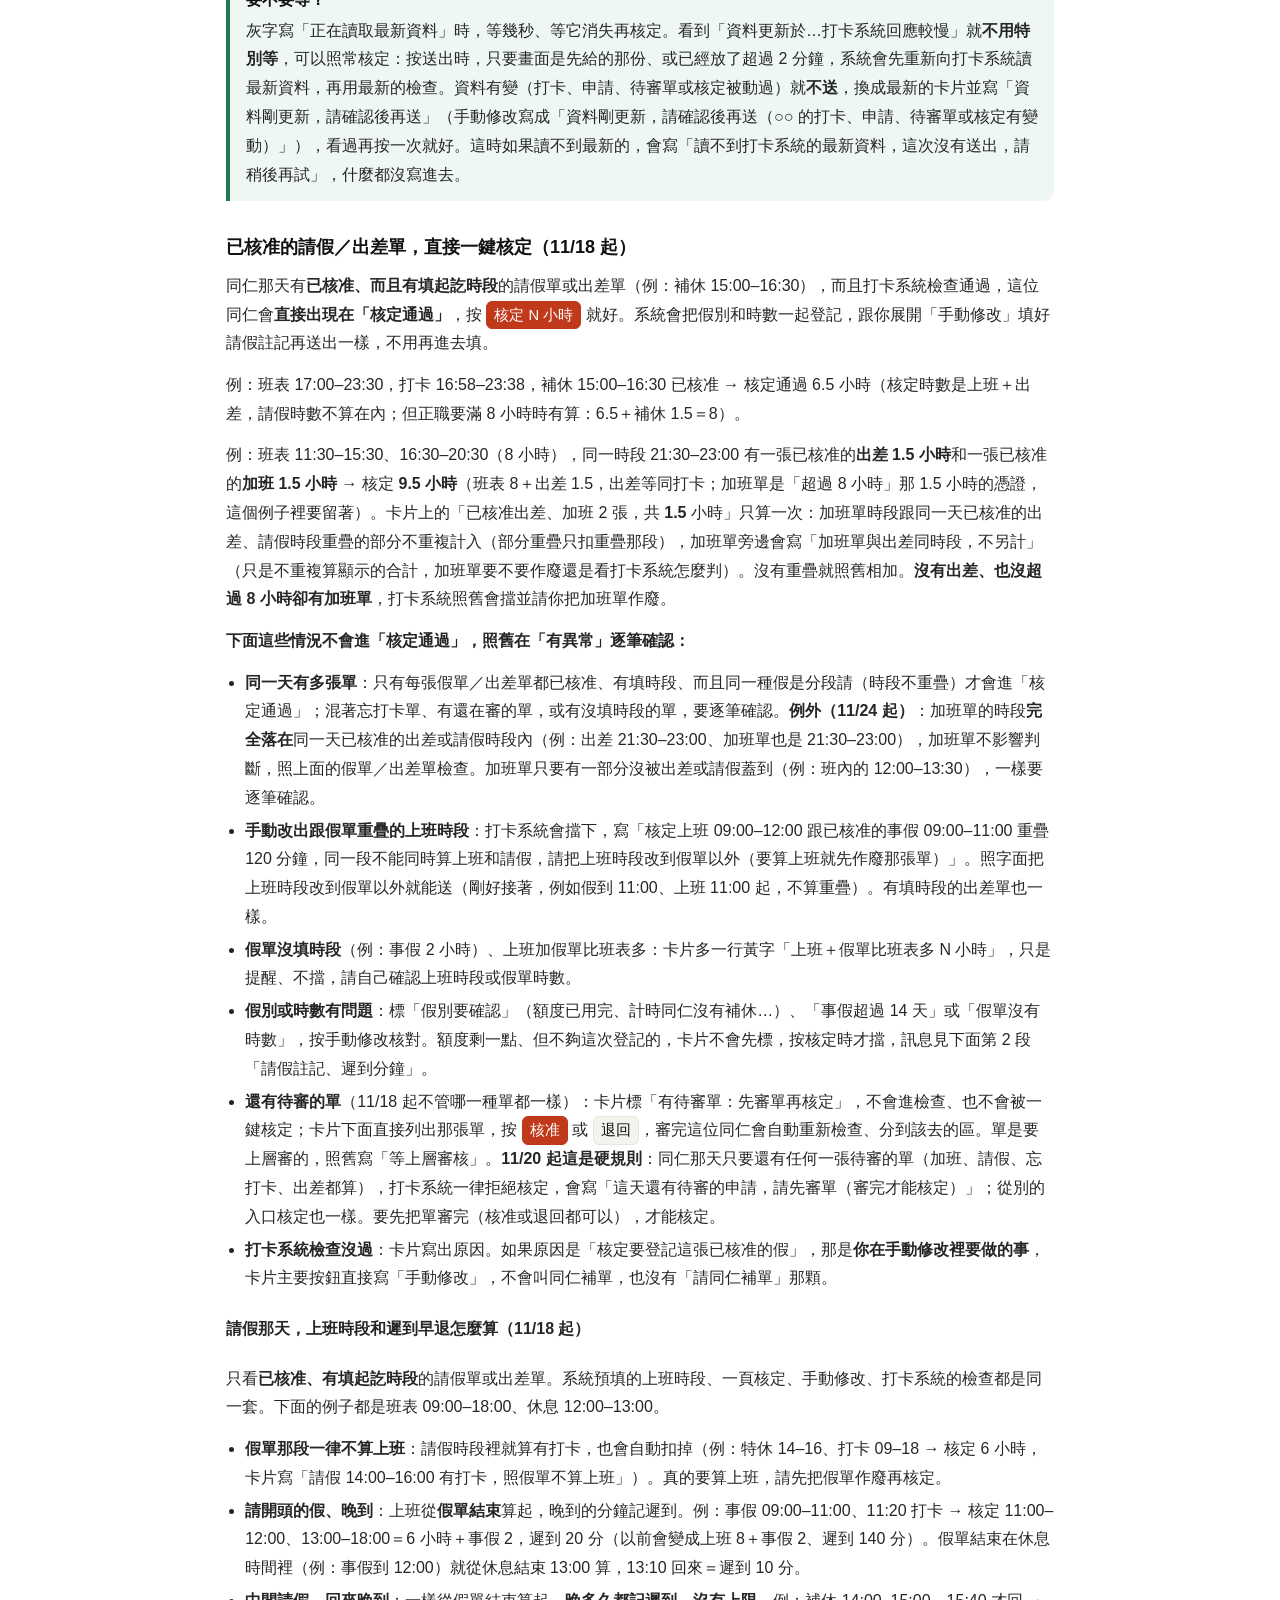
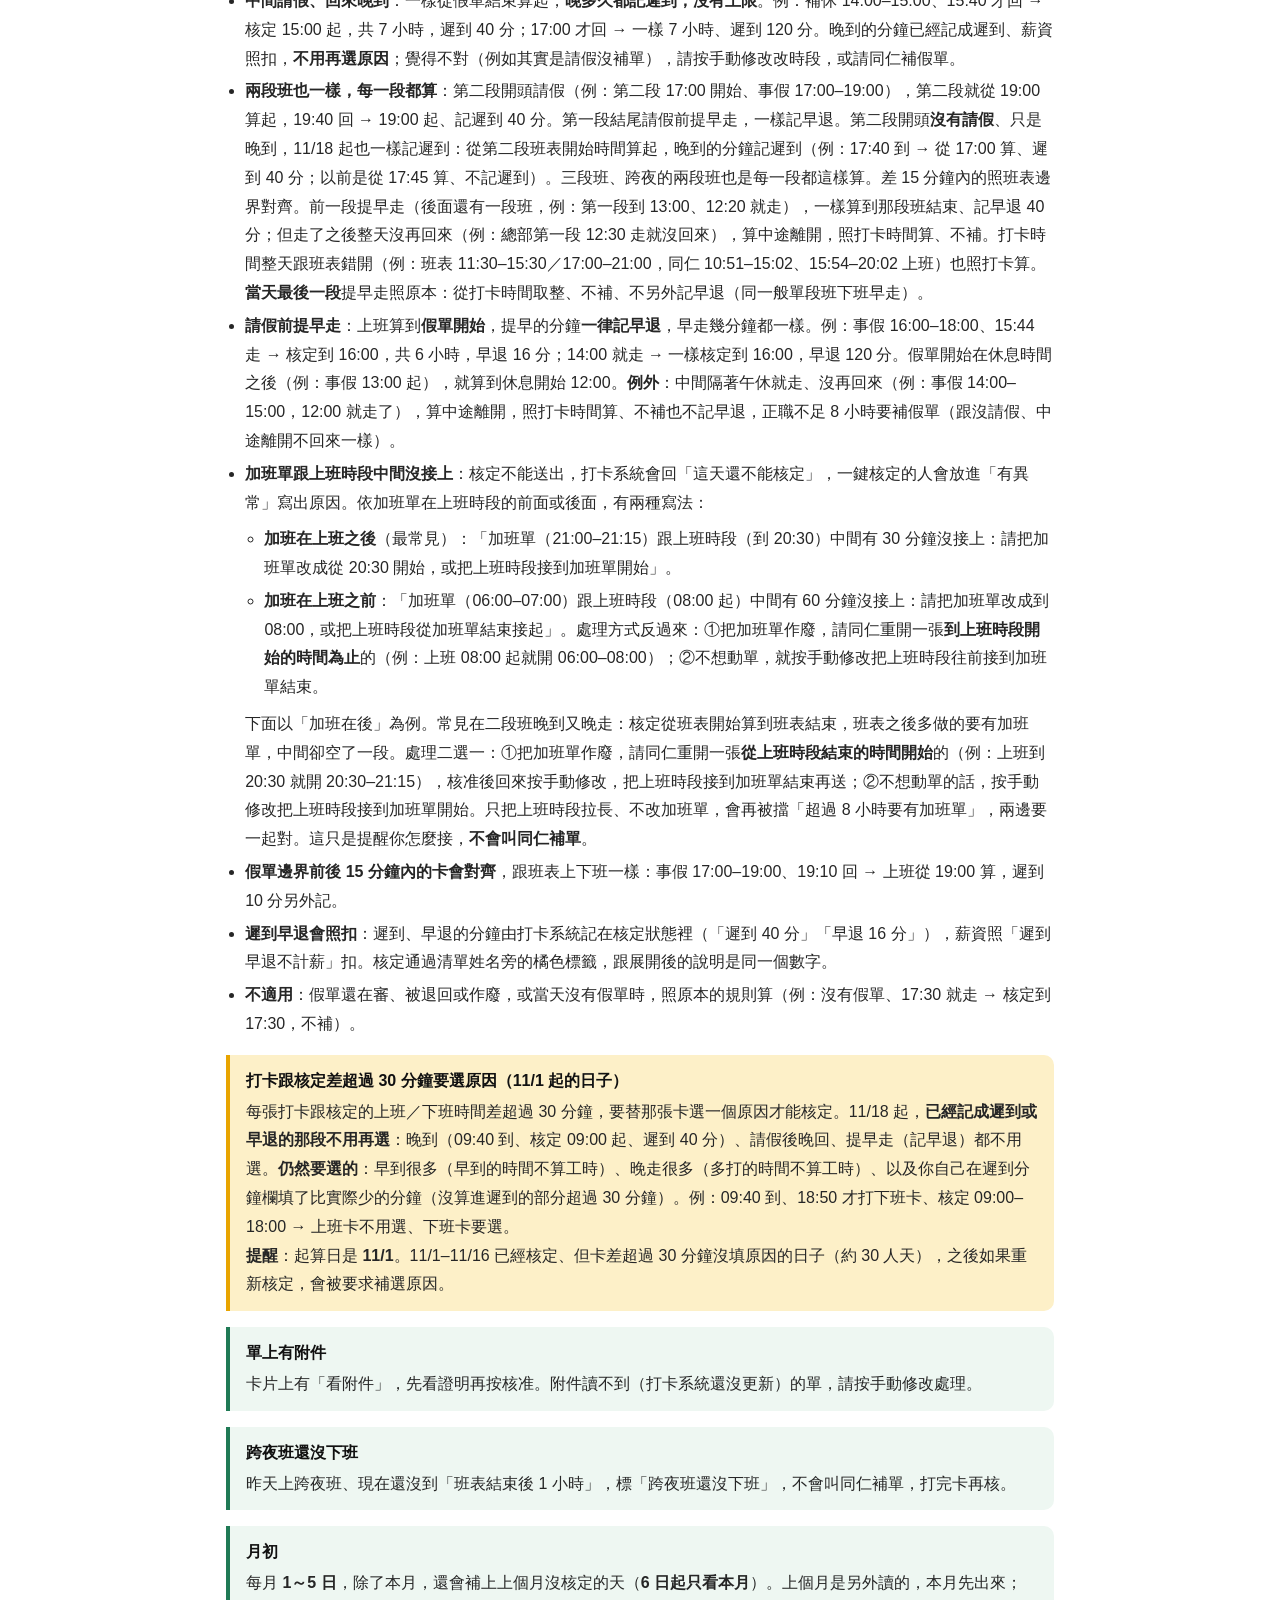
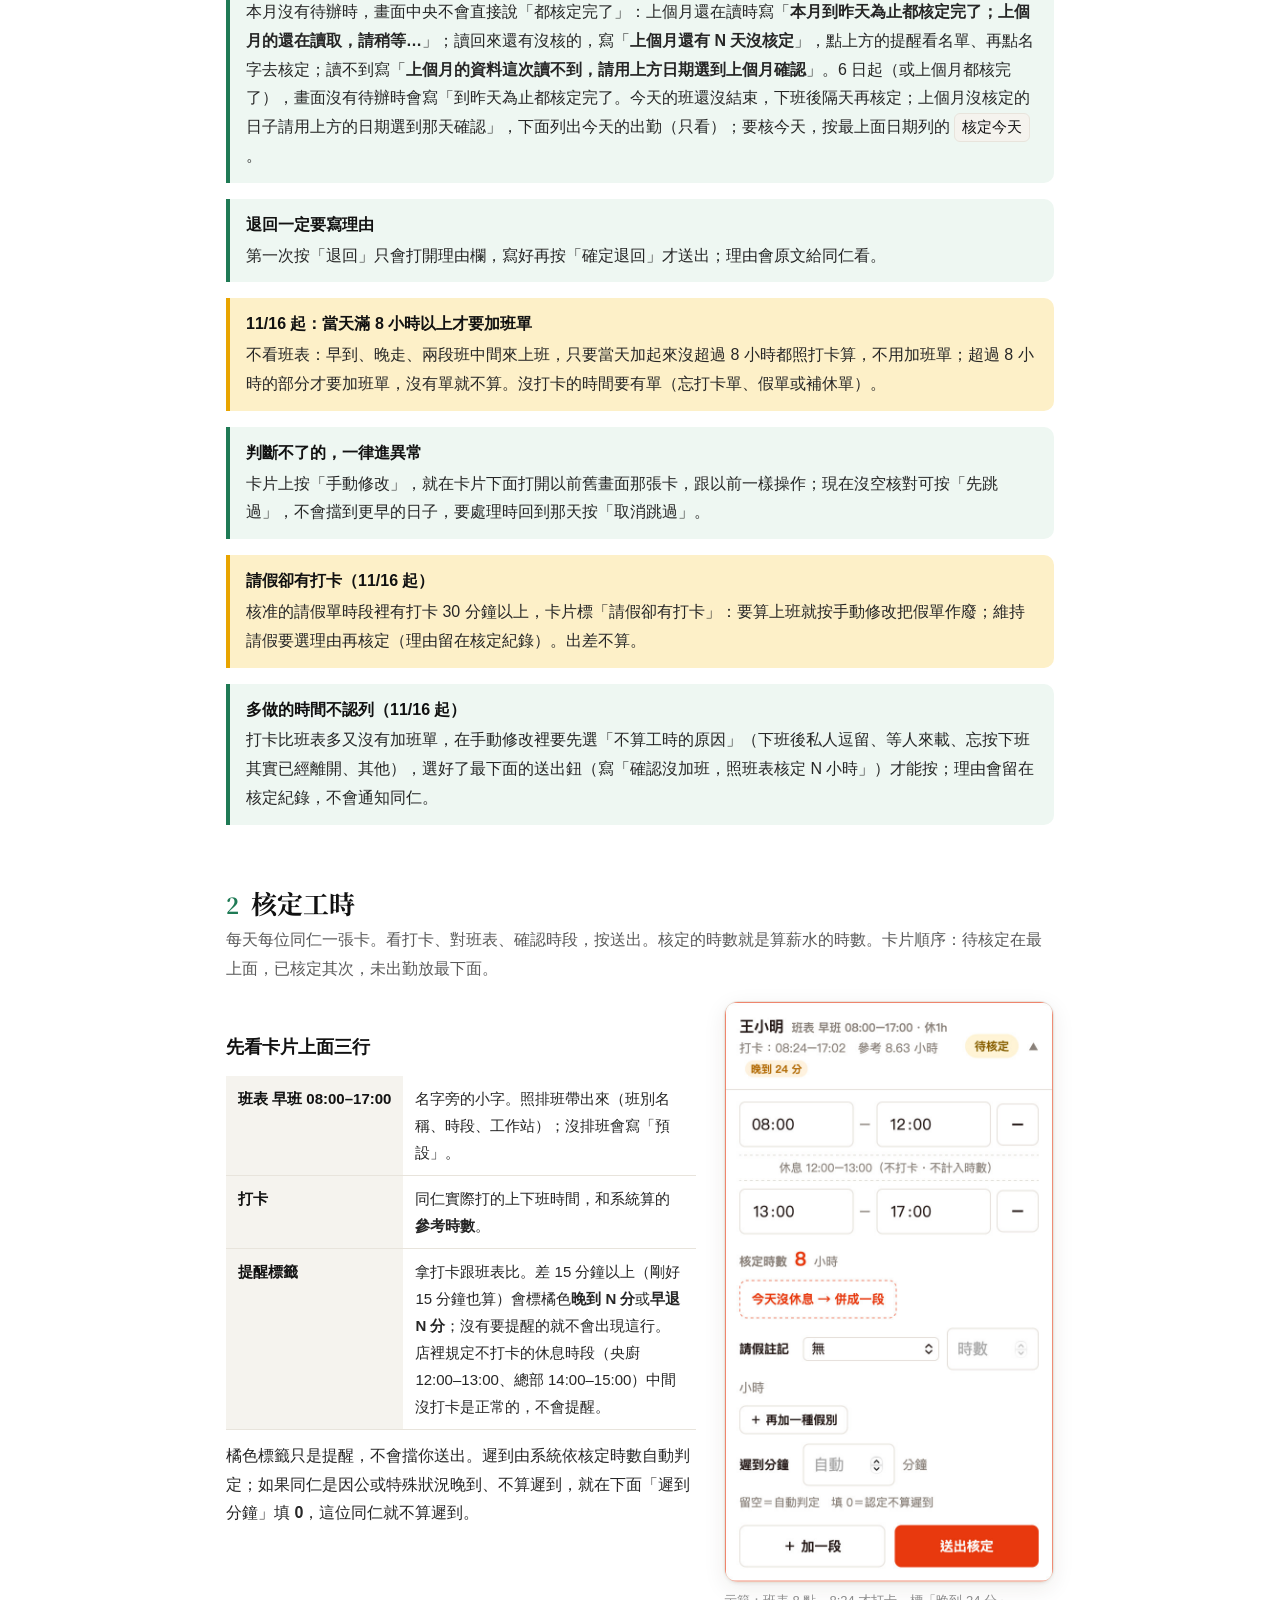
==== commit 886cd58c: "發布 mala-store-ops 1a32a0c：#411 審加班單看得到當天出勤（試算框）、#412 手動修改後重算紅框 Co-Authored-By: Claude Fable 5.2 <nor" ====
--- a/duty-guide.html
+++ b/duty-guide.html
@@ -202,6 +202,7 @@
   </ol>
   <figure class="wide"><img src="img/duty-guide/24-manual-edit.jpg" alt="手動修改：灰底系統建議、步驟說明、檢查通過、送出核定 8 小時"><figcaption>手動修改中：上面是系統建議（參考），中間是上下班時間與檢查結果，最下面只有一顆「送出核定 N 小時」</figcaption></figure>
   <p>幫同仁開單、「重新讀取」（待審單讀不到時）、「沒加班照班表送出」這幾個還是在手動修改裡，但都是<b>白底的小按鈕</b>，不會跟最下面那顆紅色送出鈕搞混。這天還沒審的申請，卡片裡的 <span class="ui">核准</span>／<span class="ui">退回</span> 照舊。</p>
+  <p>手動修改後，紅框照你填的時段重算：系統標的「打卡多出、沒有加班單」那幾段，你已經填進時段的就不用再選原因；加班時數夠不夠、時段有沒有打卡，打卡系統照樣會檢查。</p>
   <div class="note"><b>「全部展開」模式</b>每張卡都是手動修改狀態，卡片上方的 <span class="ui">請同仁補單</span>、<span class="ui">先跳過</span> 等按鈕會收起來。要按它們，先按那張卡最下面的 <span class="ui">取消手動修改，回到系統建議</span>，或把右上角切回 <span class="ui">只看重點</span>。</div>
   <h3>等同仁補單（11/16 起）</h3>
   <p>缺卡、缺單又還沒送單的人，卡片多一顆 <span class="ui">請同仁補單，先放到「等同仁補單」</span>：按了這人先移到下面「等同仁補單」，不算在「還剩 N 人」。同仁補好單送進來會標「單送來了」，按 <span class="ui">去核定</span>；核定成功就自動結案。不想等了按 <span class="ui">不等了</span>。這份清單存在系統裡，能核這家店的人都看得到；每月最後幾天管理系統首頁會提醒還有幾筆沒補。超過 4 天或同仁沒綁 LINE 的不會有這顆（同仁自己補不了，要幫同仁開單）。</p>
